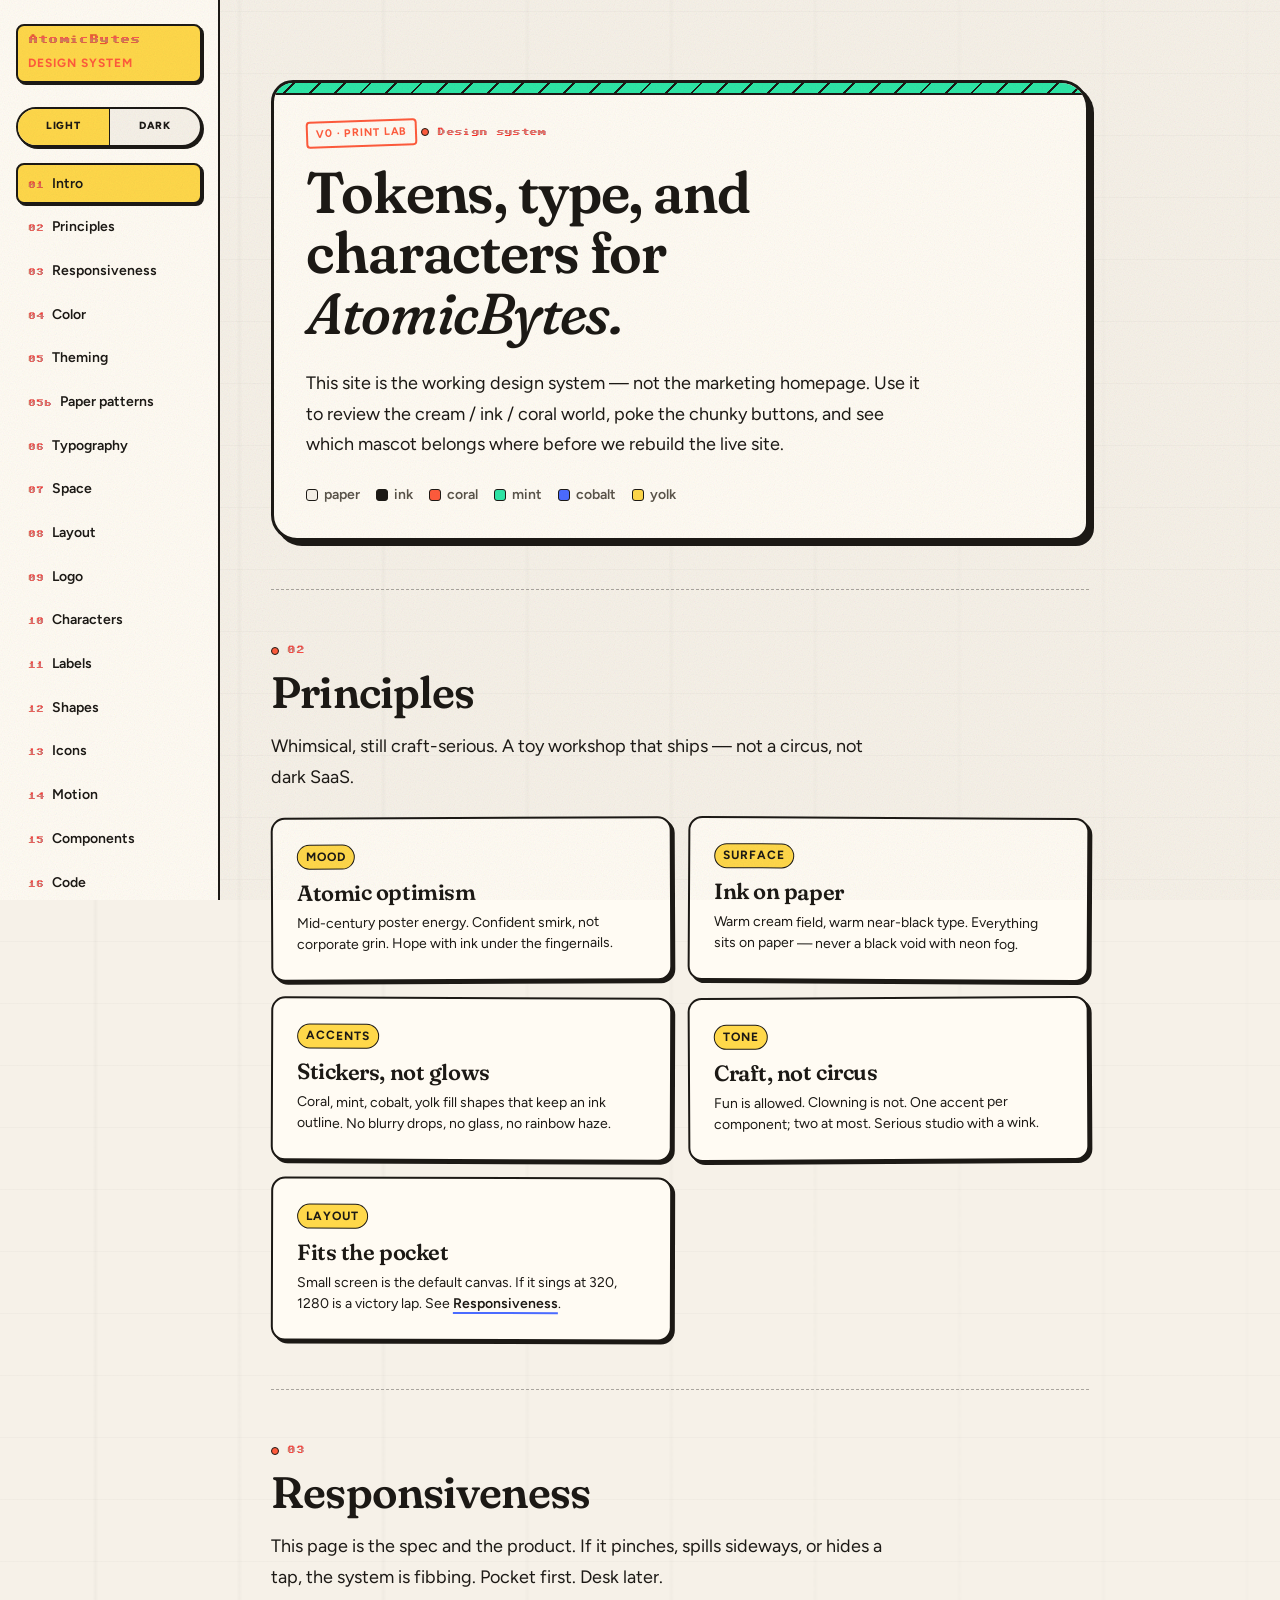
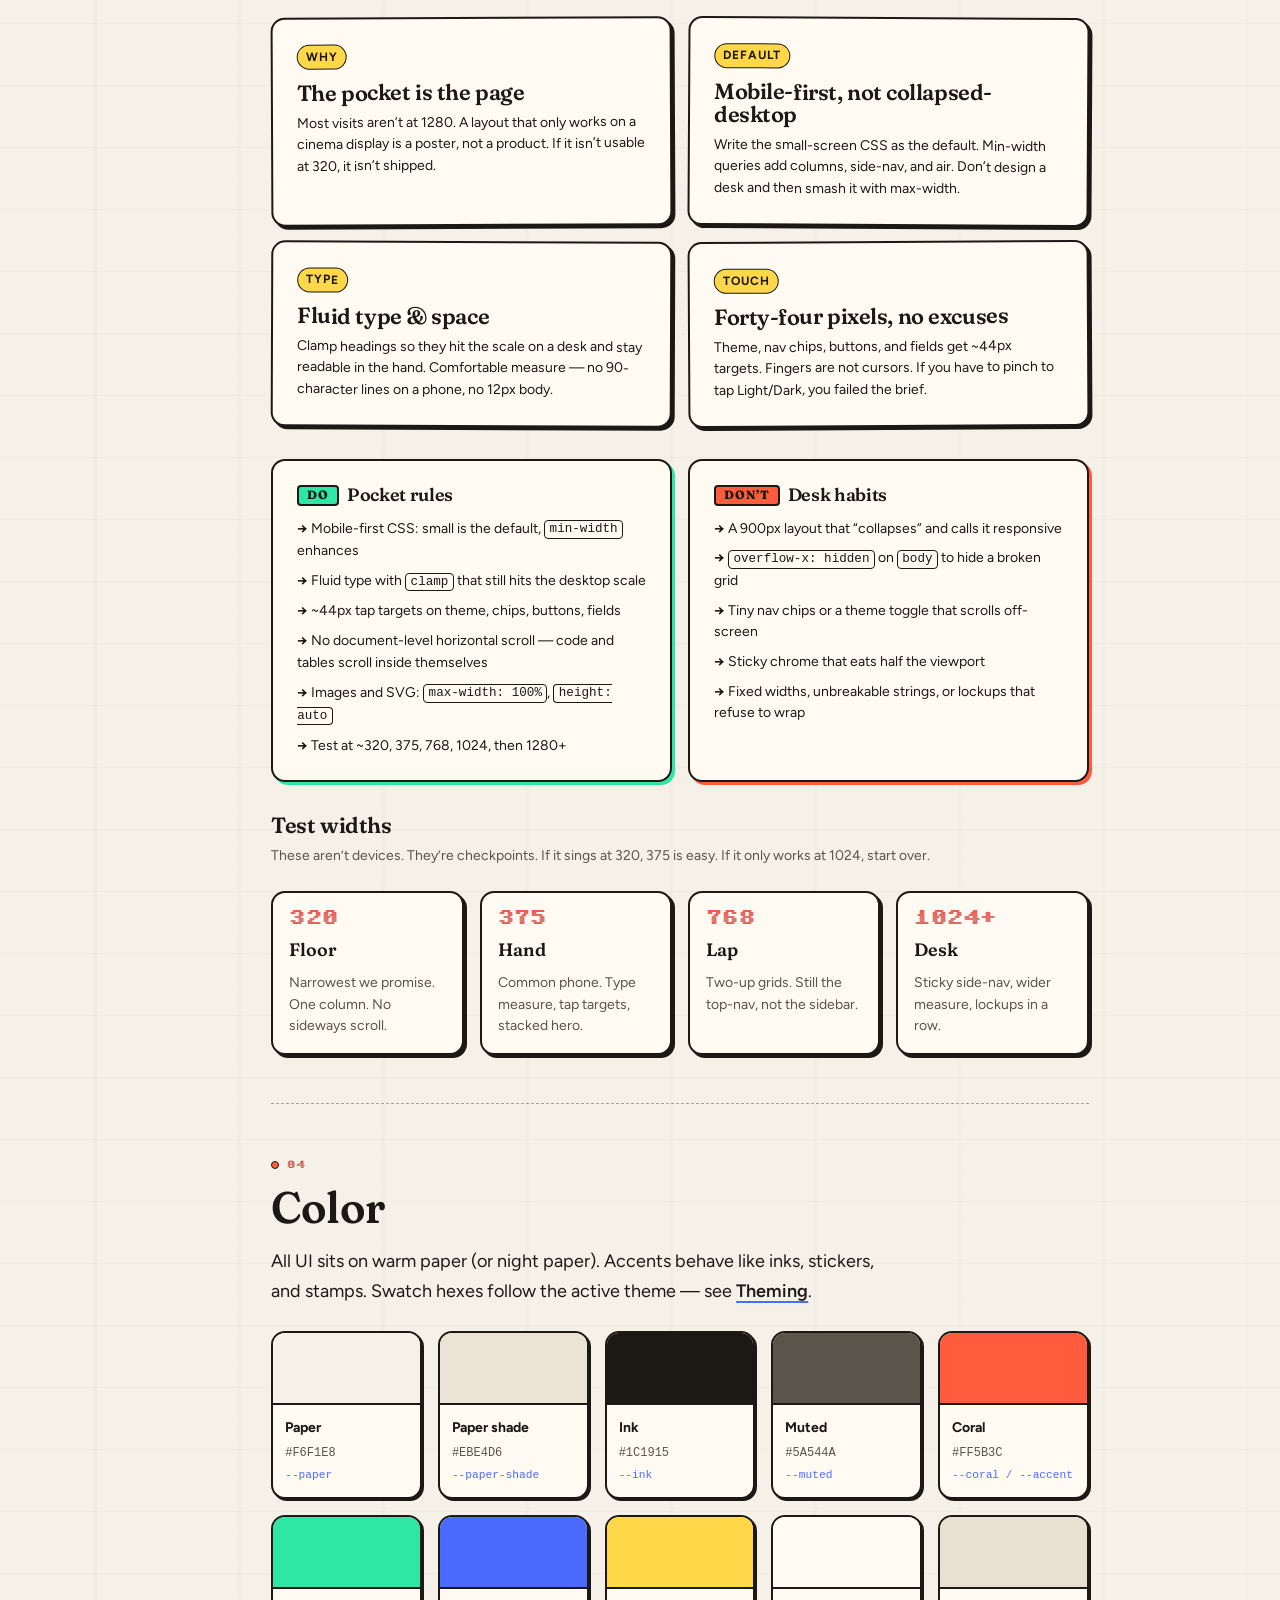
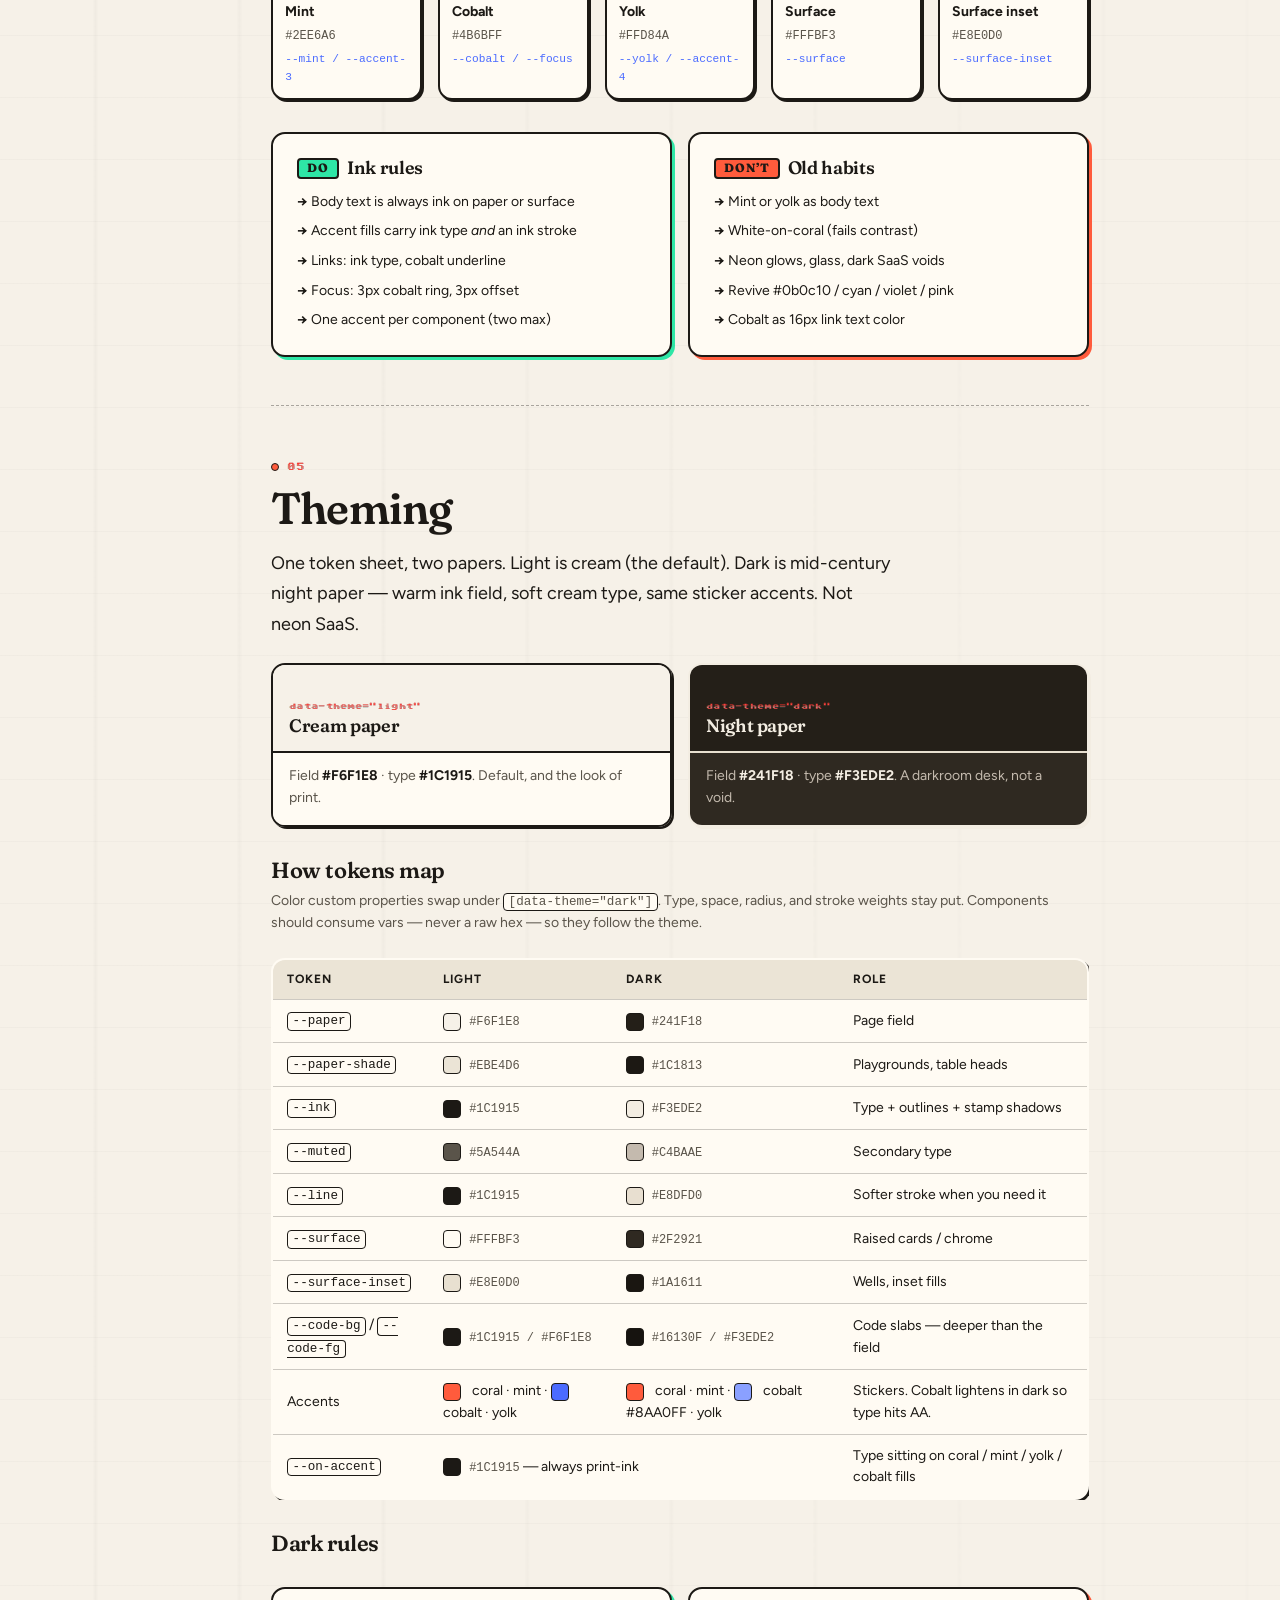
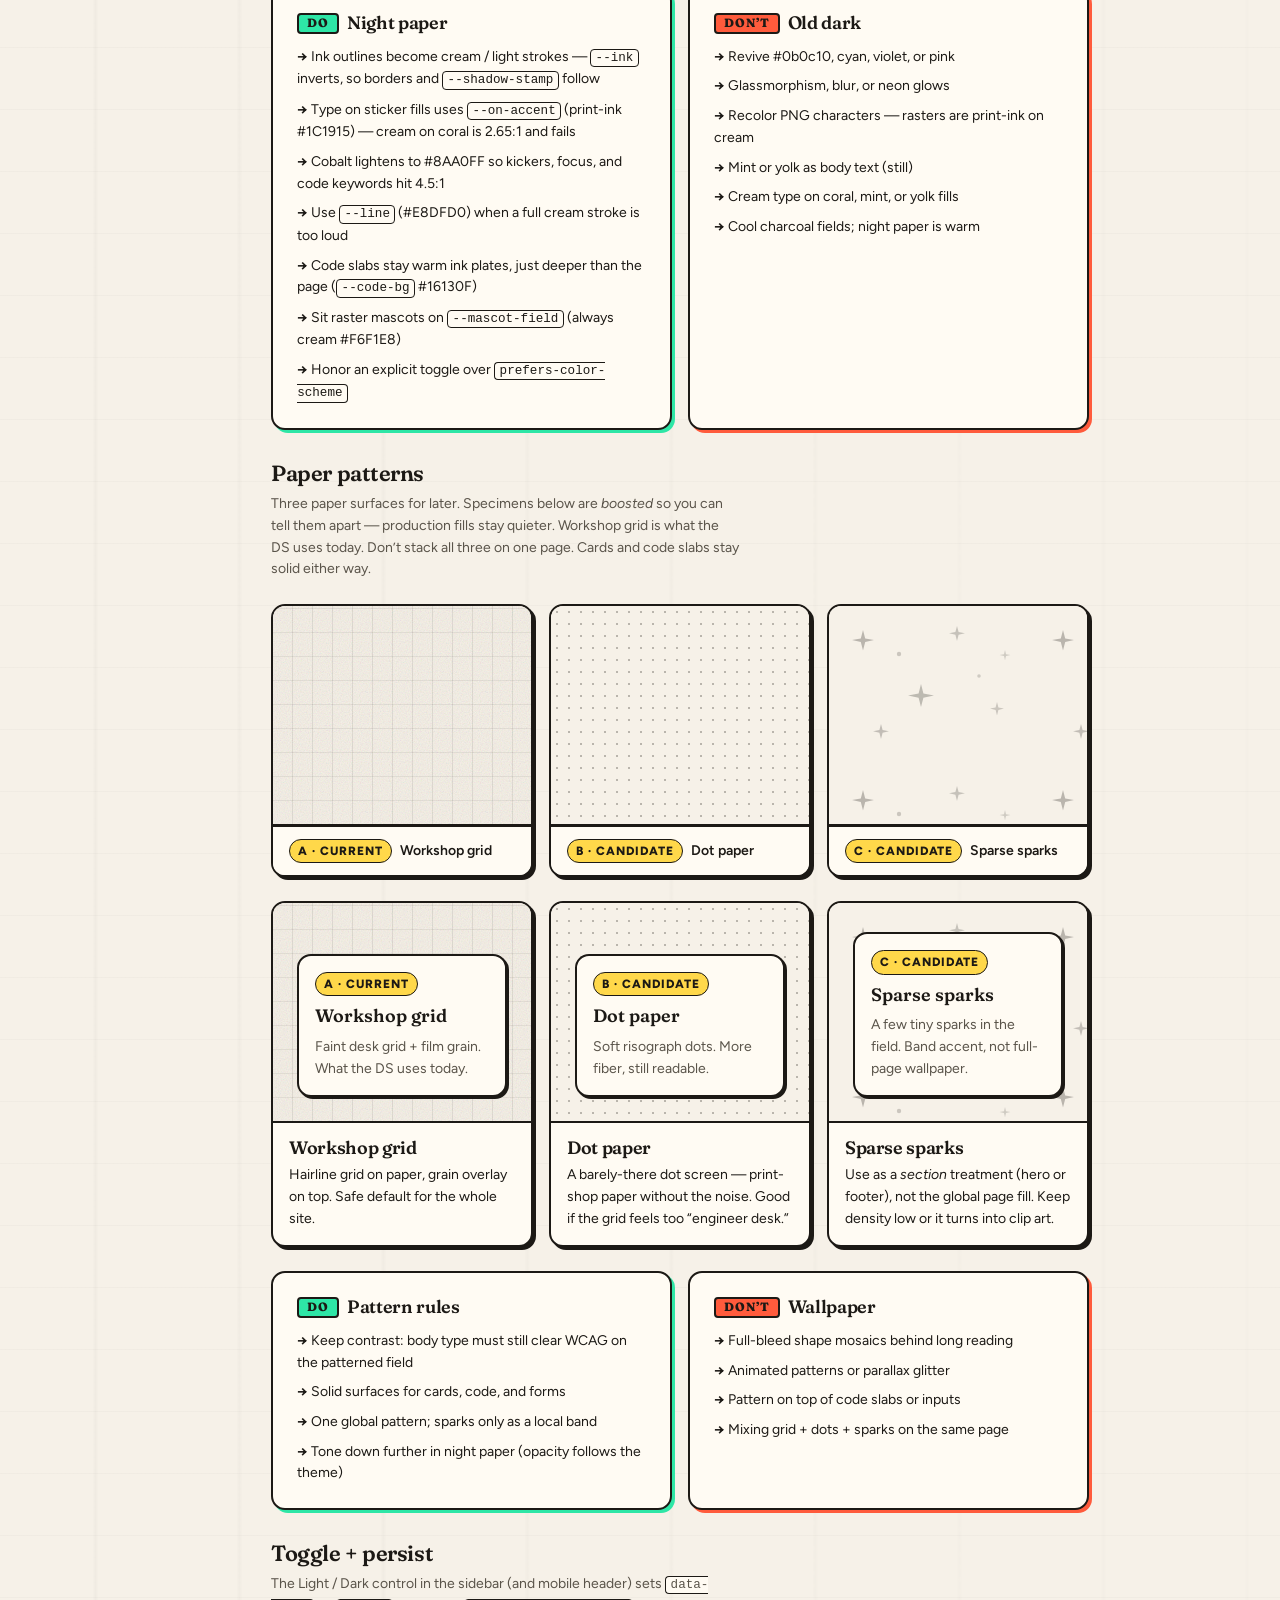
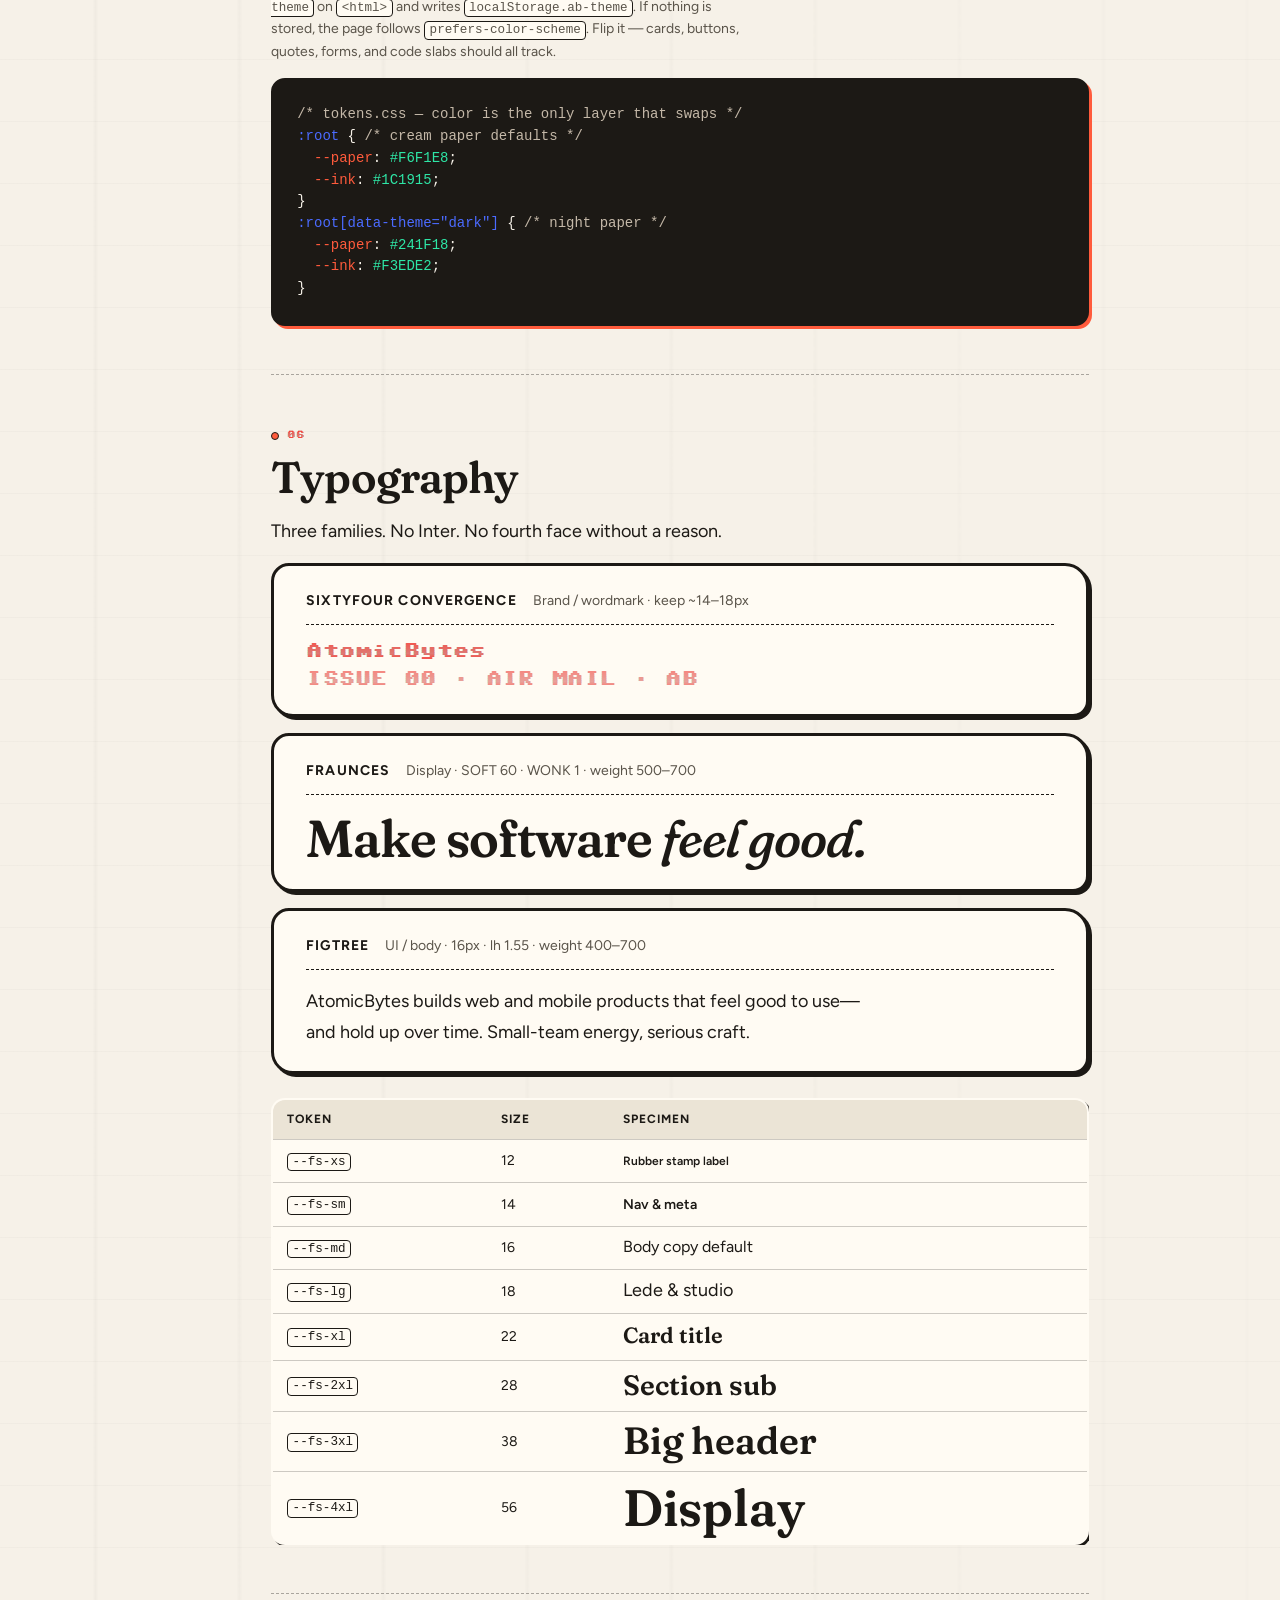
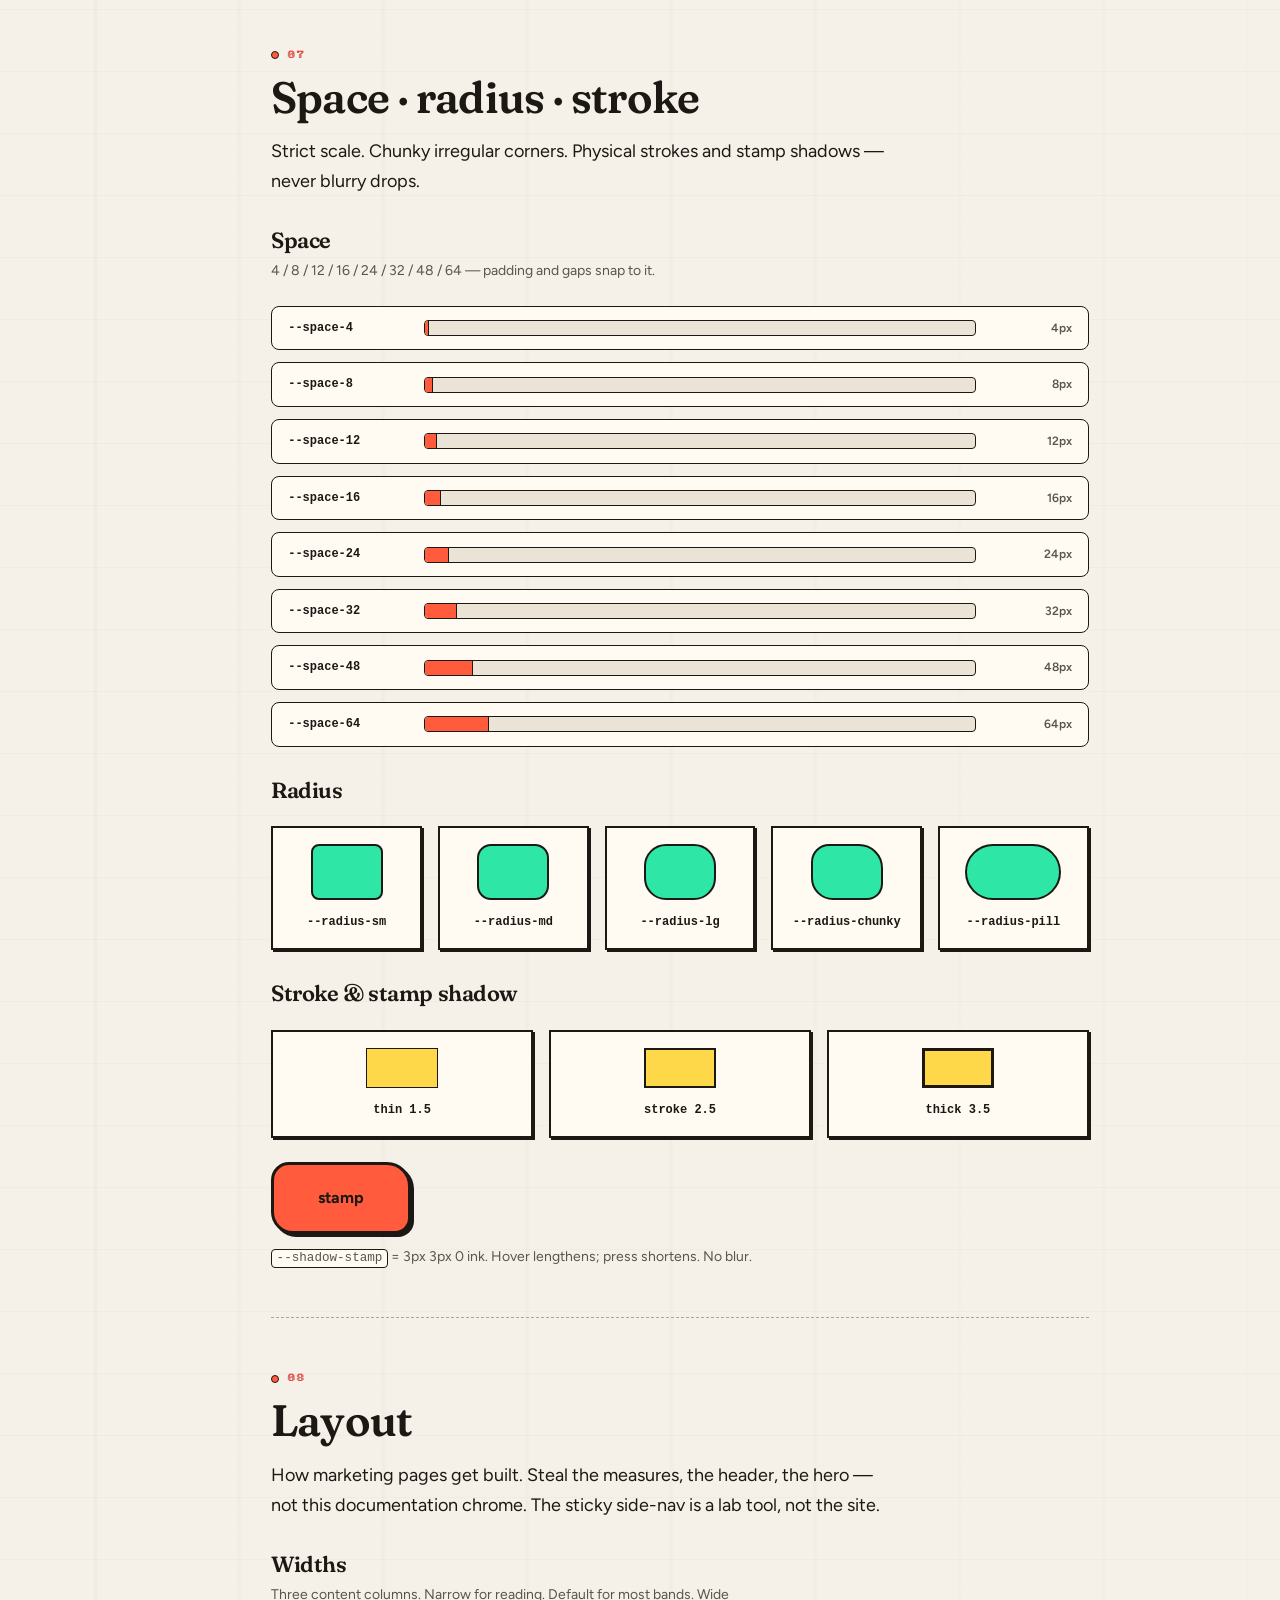
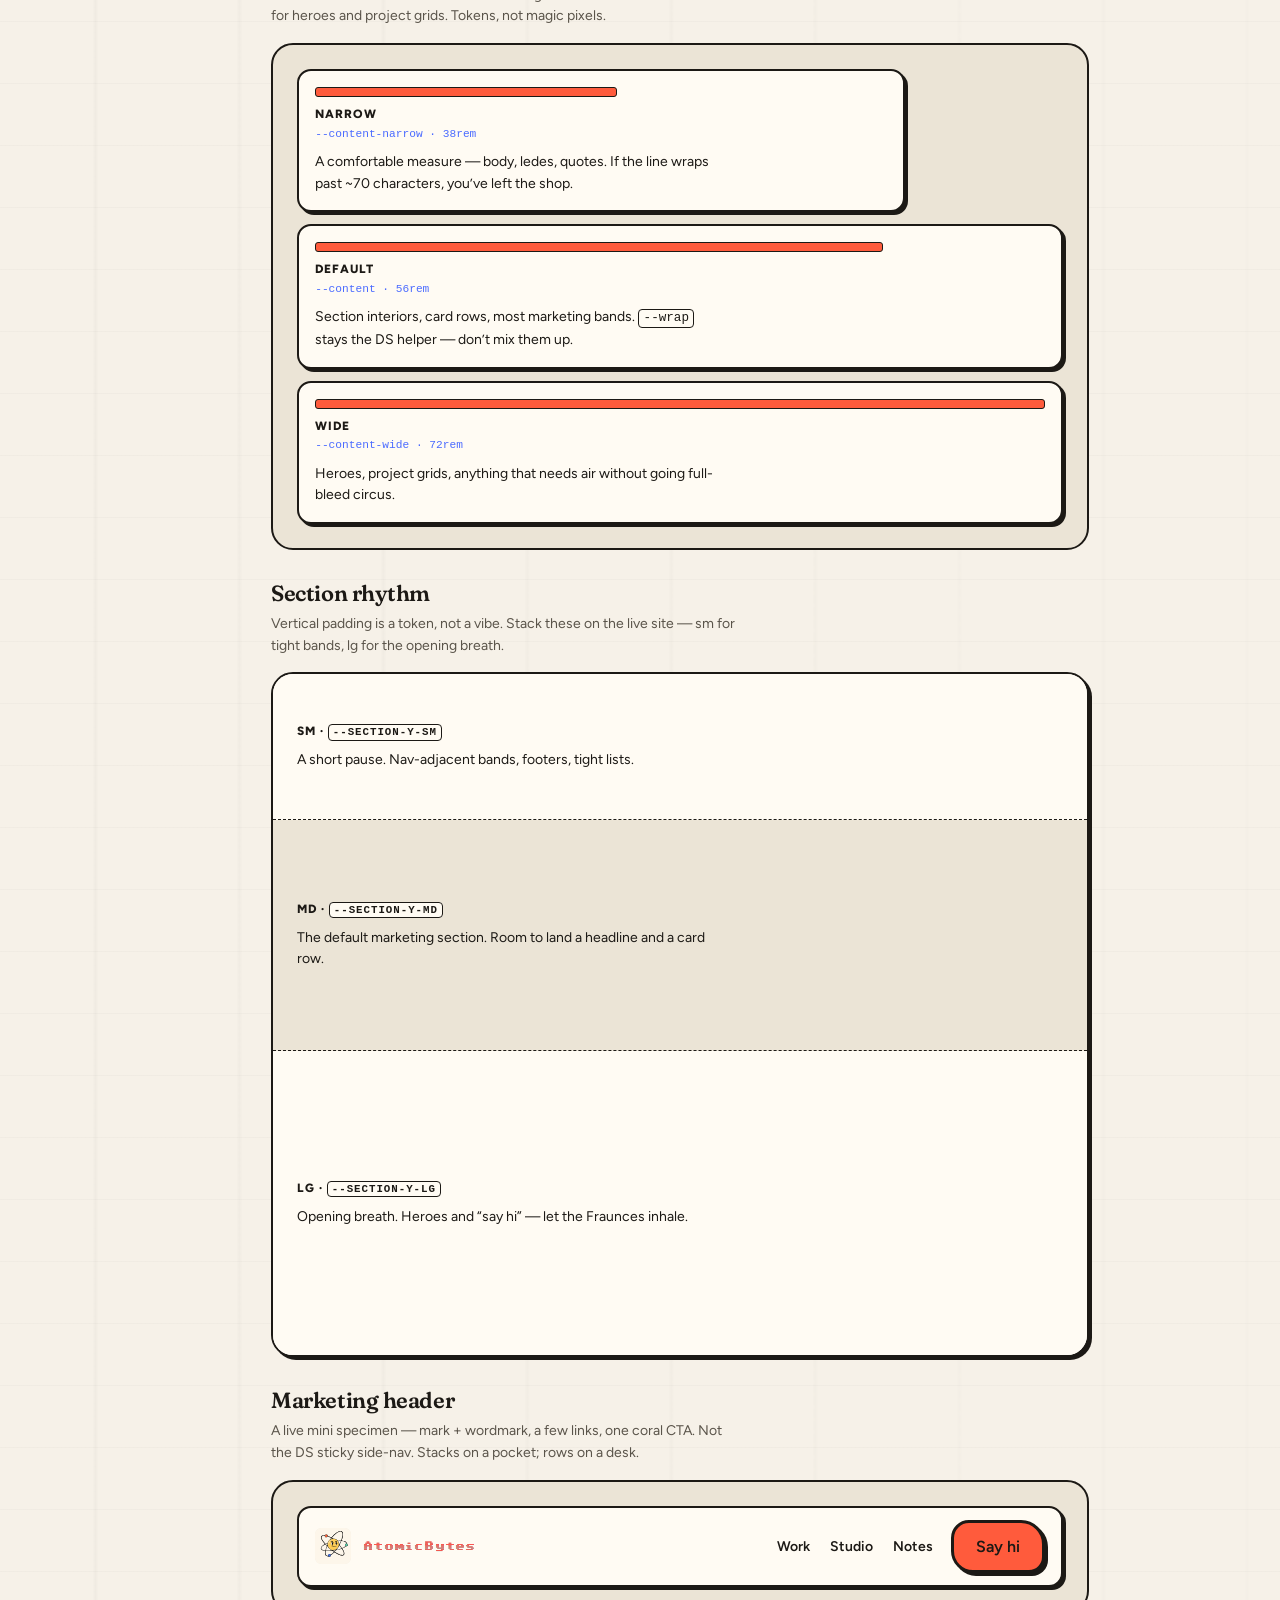
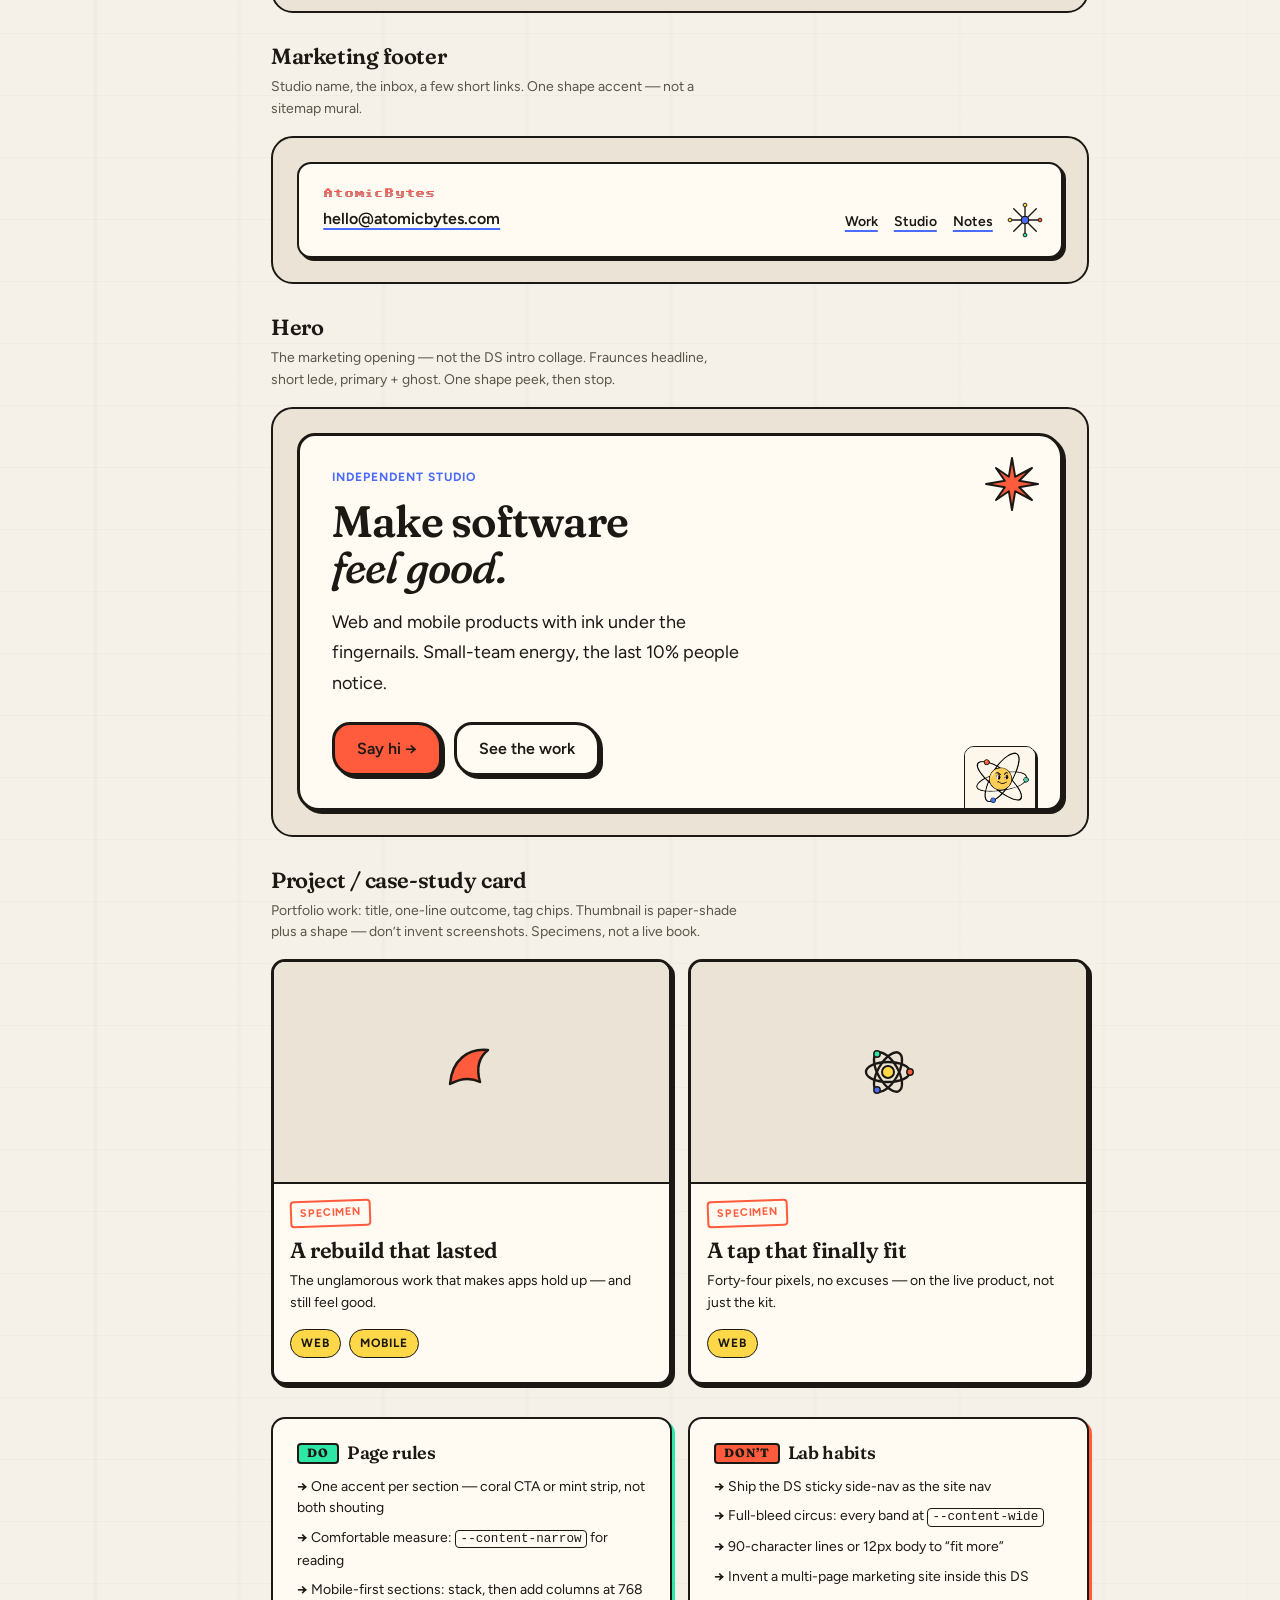
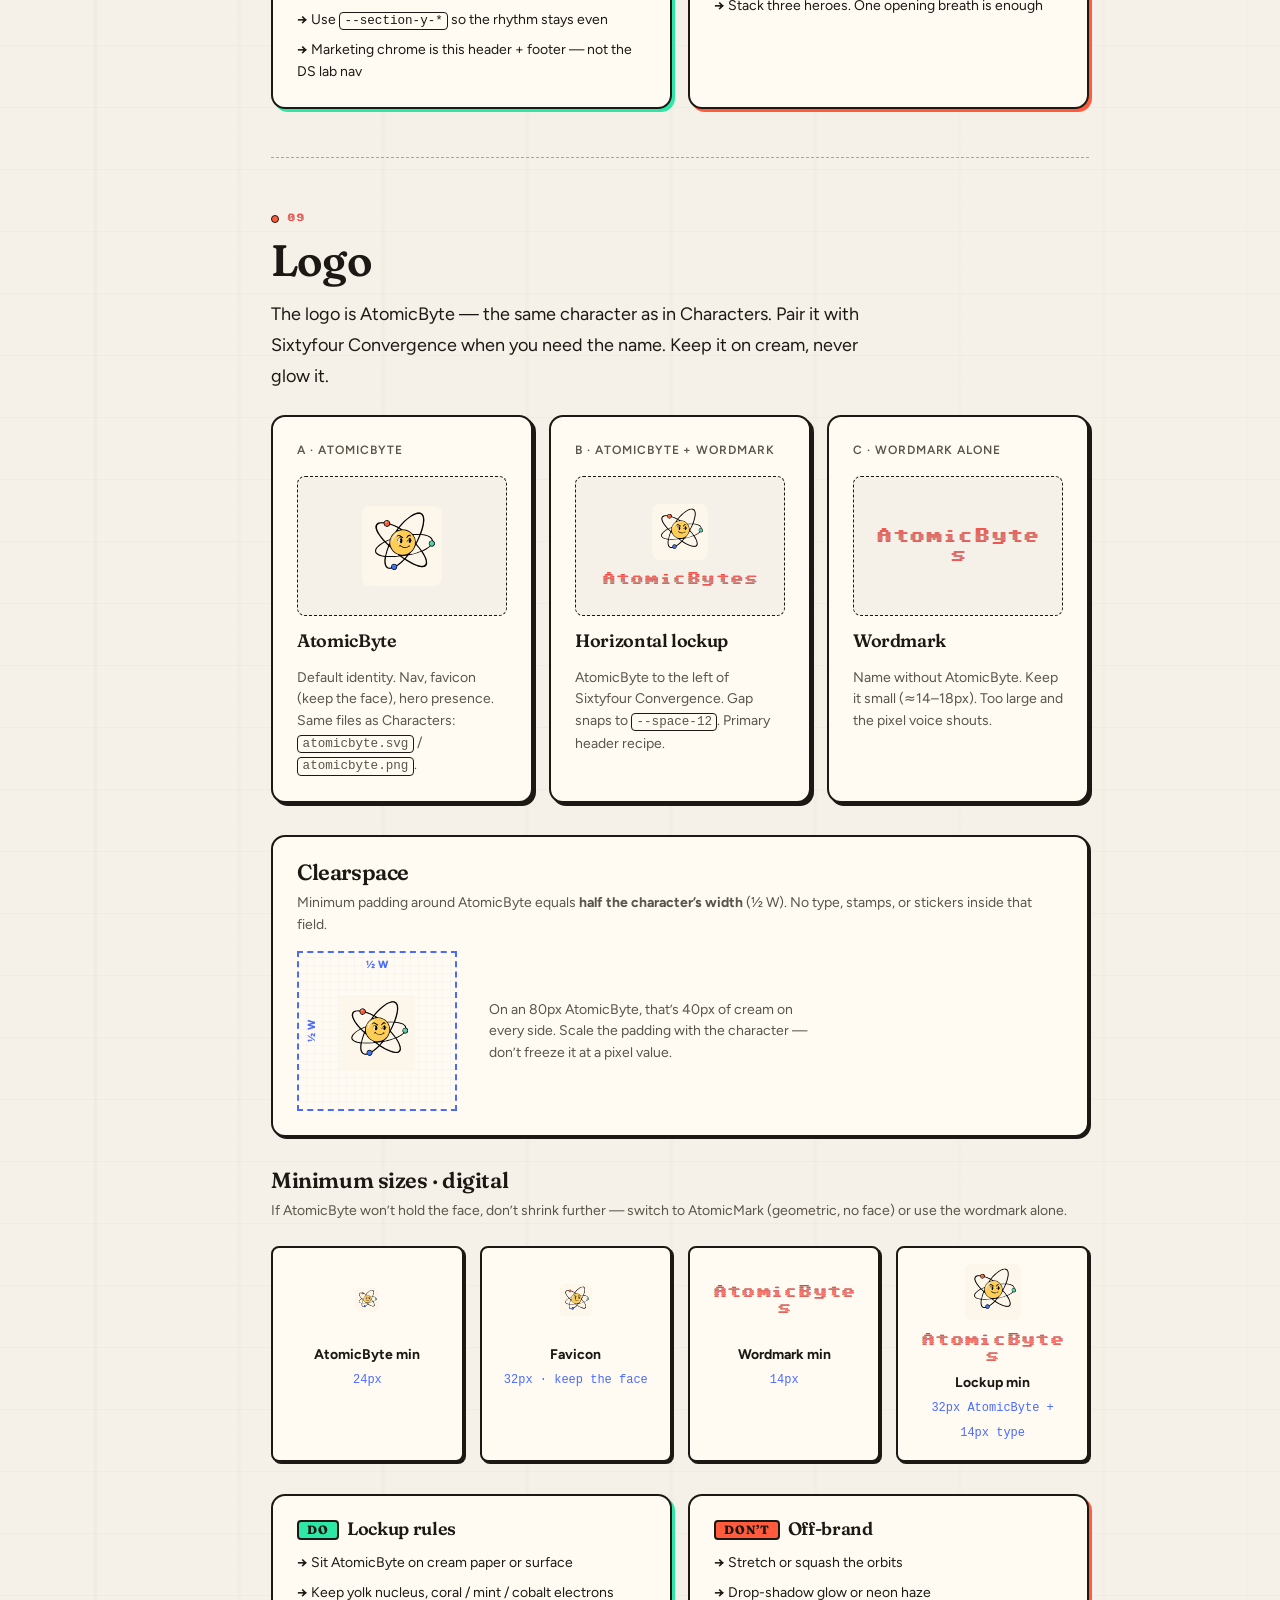
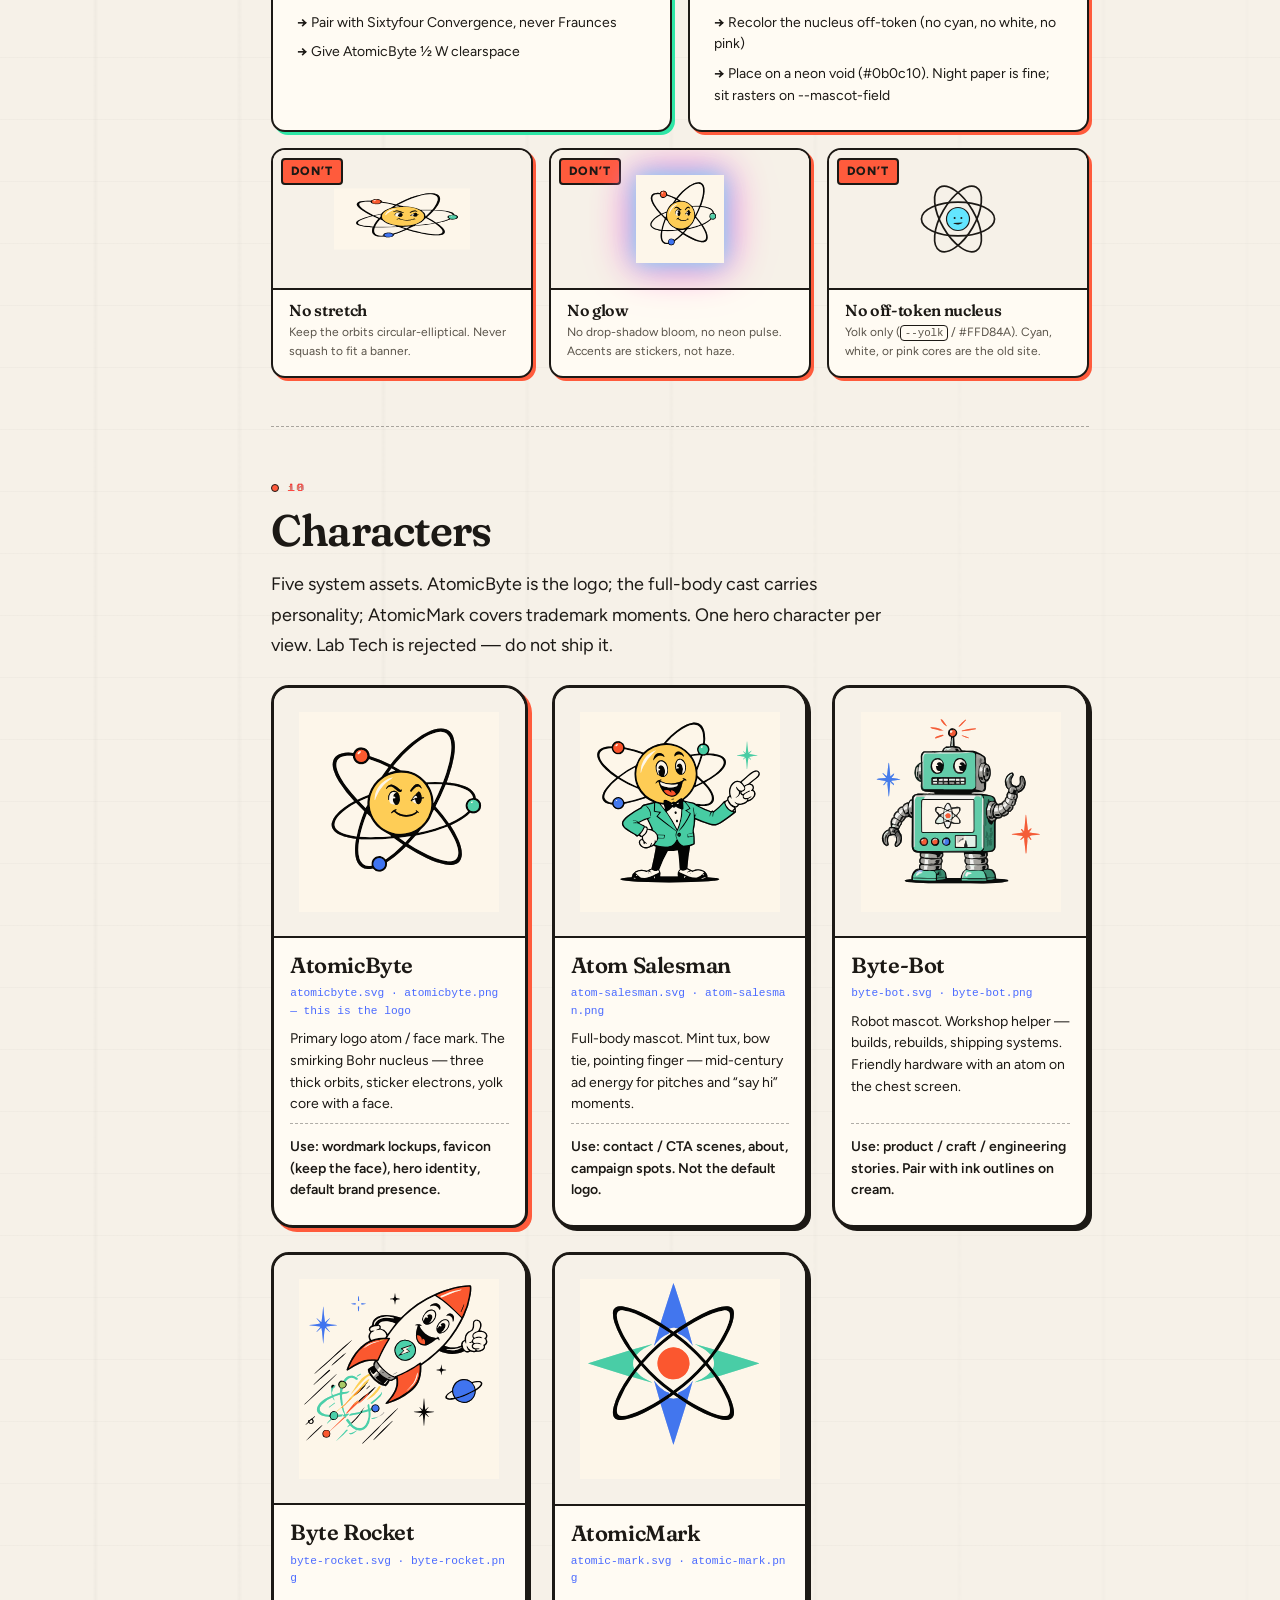
==== index.html @ 05325fc4 "Restore Light/Dark text theme toggle. Revert Day–Night atom icons so the control is plain Light/Dark" ====
<!DOCTYPE html>
<html lang="en">
<head>
  <meta charset="utf-8">
  <meta name="viewport" content="width=device-width, initial-scale=1">
  <meta name="theme-color" content="#F6F1E8">
  <meta name="color-scheme" content="light dark">
  <meta name="description" content="AtomicBytes design system — tokens, components, characters, and voice for the mid-century atomic brand.">
  <title>AtomicBytes · Design System</title>
  <script>
    (function () {
      var KEY = "ab-theme";
      var stored = null;
      try { stored = localStorage.getItem(KEY); } catch (e) {}
      var theme;
      if (stored === "light" || stored === "dark") {
        theme = stored;
      } else if (window.matchMedia && window.matchMedia("(prefers-color-scheme: dark)").matches) {
        theme = "dark";
      } else {
        theme = "light";
      }
      document.documentElement.setAttribute("data-theme", theme);
      var meta = document.querySelector('meta[name="theme-color"]');
      if (meta) meta.setAttribute("content", theme === "dark" ? "#241F18" : "#F6F1E8");
    })();
  </script>
  <link rel="preconnect" href="https://fonts.googleapis.com">
  <link rel="preconnect" href="https://fonts.gstatic.com" crossorigin>
  <link href="https://fonts.googleapis.com/css2?family=Figtree:ital,wght@0,400;0,500;0,600;0,700;1,400&family=Fraunces:ital,opsz,wght@0,9..144,500;0,9..144,600;0,9..144,700;1,9..144,500;1,9..144,600&family=Sixtyfour+Convergence&display=swap" rel="stylesheet">
  <link rel="stylesheet" href="tokens.css">
  <link rel="stylesheet" href="ds.css">
</head>
<body id="top">
  <div class="grain" aria-hidden="true"></div>
  <a class="skip" href="#main">Skip to content</a>

  <header class="top-nav" aria-label="Sections">
    <div class="top-nav-inner">
      <div class="top-nav-brand">
        <a class="logo-type" href="#intro">AtomicBytes DS</a>
        <div class="theme-toggle" role="group" aria-label="Color theme">
          <button type="button" data-theme-set="light" aria-pressed="true">Light</button>
          <button type="button" data-theme-set="dark" aria-pressed="false">Dark</button>
        </div>
      </div>
      <ol class="top-nav-links">
        <li><a href="#intro">Intro</a></li>
        <li><a href="#principles">Principles</a></li>
        <li><a href="#responsive">Responsive</a></li>
        <li><a href="#color">Color</a></li>
        <li><a href="#theming">Theming</a></li>
        <li><a href="#paper-patterns">Paper patterns</a></li>
        <li><a href="#typography">Type</a></li>
        <li><a href="#space">Space</a></li>
        <li><a href="#layout">Layout</a></li>
        <li><a href="#logo">Logo</a></li>
        <li><a href="#characters">Characters</a></li>
        <li><a href="#labels">Labels</a></li>
        <li><a href="shapes.html">Shapes</a></li>
        <li><a href="#icons">Icons</a></li>
        <li><a href="#motion">Motion</a></li>
        <li><a href="#components">Components</a></li>
        <li><a href="#code">Code</a></li>
        <li><a href="#quotes">Quotes</a></li>
        <li><a href="#blog">Blog example</a></li>
        <li><a href="#voice">Voice</a></li>
        <li><a href="#adoption">Adoption</a></li>
      </ol>
    </div>
  </header>

  <div class="shell">
    <nav class="side-nav" aria-label="Design system">
      <a class="nav-brand" href="#intro">
        <span class="logo-type">AtomicBytes</span>
        <span class="nav-sub">Design System</span>
      </a>
      <div class="theme-toggle" role="group" aria-label="Color theme">
        <button type="button" data-theme-set="light" aria-pressed="true">Light</button>
        <button type="button" data-theme-set="dark" aria-pressed="false">Dark</button>
      </div>
      <ol>
        <li><a href="#intro"><span class="n">01</span> Intro</a></li>
        <li><a href="#principles"><span class="n">02</span> Principles</a></li>
        <li><a href="#responsive"><span class="n">03</span> Responsiveness</a></li>
        <li><a href="#color"><span class="n">04</span> Color</a></li>
        <li><a href="#theming"><span class="n">05</span> Theming</a></li>
        <li><a href="#paper-patterns"><span class="n">05b</span> Paper patterns</a></li>
        <li><a href="#typography"><span class="n">06</span> Typography</a></li>
        <li><a href="#space"><span class="n">07</span> Space</a></li>
        <li><a href="#layout"><span class="n">08</span> Layout</a></li>
        <li><a href="#logo"><span class="n">09</span> Logo</a></li>
        <li><a href="#characters"><span class="n">10</span> Characters</a></li>
        <li><a href="#labels"><span class="n">11</span> Labels</a></li>
        <li><a href="shapes.html"><span class="n">12</span> Shapes</a></li>
        <li><a href="#icons"><span class="n">13</span> Icons</a></li>
        <li><a href="#motion"><span class="n">14</span> Motion</a></li>
        <li><a href="#components"><span class="n">15</span> Components</a></li>
        <li><a href="#code"><span class="n">16</span> Code</a></li>
        <li><a href="#quotes"><span class="n">17</span> Quotes</a></li>
        <li><a href="#blog"><span class="n">18</span> Blog example</a></li>
        <li><a href="#voice"><span class="n">19</span> Voice</a></li>
        <li><a href="#adoption"><span class="n">20</span> Adoption</a></li>
      </ol>
      <p class="nav-foot">
        <strong>Source of truth</strong><br>
        Before the marketing rebuild. Steal tokens + recipes, not layout chrome.
      </p>
    </nav>

    <div class="content">
      <main id="main">

        <!-- ========== INTRO ========== -->
        <section id="intro" class="ds-section" aria-labelledby="intro-title">
          <div class="intro-hero">
            <span class="intro-stamp">v0 · print lab</span>
            <p class="sec-kicker"><span class="dot" aria-hidden="true"></span> Design system</p>
            <h1 id="intro-title">Tokens, type, and characters for <em>AtomicBytes.</em></h1>
            <p class="lede" style="margin-top: var(--space-24)">
              This site is the working design system — not the marketing homepage.
              Use it to review the cream / ink / coral world, poke the chunky buttons,
              and see which mascot belongs where before we rebuild the live site.
            </p>
            <div class="intro-meta" aria-label="Brand inks">
              <span><i style="background:var(--paper)"></i> paper</span>
              <span><i style="background:var(--ink)"></i> ink</span>
              <span><i style="background:var(--coral)"></i> coral</span>
              <span><i style="background:var(--mint)"></i> mint</span>
              <span><i style="background:var(--cobalt)"></i> cobalt</span>
              <span><i style="background:var(--yolk)"></i> yolk</span>
            </div>
          </div>
        </section>

        <!-- ========== PRINCIPLES ========== -->
        <section id="principles" class="ds-section" aria-labelledby="principles-title">
          <p class="sec-kicker"><span class="dot" aria-hidden="true"></span> 02</p>
          <h2 id="principles-title">Principles</h2>
          <p class="lede">Whimsical, still craft-serious. A toy workshop that ships — not a circus, not dark SaaS.</p>
          <ul class="principle-grid">
            <li class="principle">
              <span class="tag">mood</span>
              <h3>Atomic optimism</h3>
              <p>Mid-century poster energy. Confident smirk, not corporate grin. Hope with ink under the fingernails.</p>
            </li>
            <li class="principle">
              <span class="tag">surface</span>
              <h3>Ink on paper</h3>
              <p>Warm cream field, warm near-black type. Everything sits on paper — never a black void with neon fog.</p>
            </li>
            <li class="principle">
              <span class="tag">accents</span>
              <h3>Stickers, not glows</h3>
              <p>Coral, mint, cobalt, yolk fill shapes that keep an ink outline. No blurry drops, no glass, no rainbow haze.</p>
            </li>
            <li class="principle">
              <span class="tag">tone</span>
              <h3>Craft, not circus</h3>
              <p>Fun is allowed. Clowning is not. One accent per component; two at most. Serious studio with a wink.</p>
            </li>
            <li class="principle">
              <span class="tag">layout</span>
              <h3>Fits the pocket</h3>
              <p>Small screen is the default canvas. If it sings at 320, 1280 is a victory lap. See <a class="text-link" href="#responsive">Responsiveness</a>.</p>
            </li>
          </ul>
        </section>


        <!-- ========== RESPONSIVENESS ========== -->
        <section id="responsive" class="ds-section" aria-labelledby="responsive-title">
          <p class="sec-kicker"><span class="dot" aria-hidden="true"></span> 03</p>
          <h2 id="responsive-title">Responsiveness</h2>
          <p class="lede">This page is the spec and the product. If it pinches, spills sideways, or hides a tap, the system is fibbing. Pocket first. Desk later.</p>

          <ul class="principle-grid">
            <li class="principle">
              <span class="tag">why</span>
              <h3>The pocket is the page</h3>
              <p>Most visits aren’t at 1280. A layout that only works on a cinema display is a poster, not a product. If it isn’t usable at 320, it isn’t shipped.</p>
            </li>
            <li class="principle">
              <span class="tag">default</span>
              <h3>Mobile-first, not collapsed-desktop</h3>
              <p>Write the small-screen CSS as the default. Min-width queries add columns, side-nav, and air. Don’t design a desk and then smash it with max-width.</p>
            </li>
            <li class="principle">
              <span class="tag">type</span>
              <h3>Fluid type &amp; space</h3>
              <p>Clamp headings so they hit the scale on a desk and stay readable in the hand. Comfortable measure — no 90-character lines on a phone, no 12px body.</p>
            </li>
            <li class="principle">
              <span class="tag">touch</span>
              <h3>Forty-four pixels, no excuses</h3>
              <p>Theme, nav chips, buttons, and fields get ~44px targets. Fingers are not cursors. If you have to pinch to tap Light/Dark, you failed the brief.</p>
            </li>
          </ul>

          <div class="rules">
            <div class="rule-card do">
              <h3><span class="badge do">Do</span> Pocket rules</h3>
              <ul>
                <li>Mobile-first CSS: small is the default, <code>min-width</code> enhances</li>
                <li>Fluid type with <code>clamp</code> that still hits the desktop scale</li>
                <li>~44px tap targets on theme, chips, buttons, fields</li>
                <li>No document-level horizontal scroll — code and tables scroll inside themselves</li>
                <li>Images and SVG: <code>max-width: 100%</code>, <code>height: auto</code></li>
                <li>Test at ~320, 375, 768, 1024, then 1280+</li>
              </ul>
            </div>
            <div class="rule-card dont">
              <h3><span class="badge dont">Don’t</span> Desk habits</h3>
              <ul>
                <li>A 900px layout that “collapses” and calls it responsive</li>
                <li><code>overflow-x: hidden</code> on <code>body</code> to hide a broken grid</li>
                <li>Tiny nav chips or a theme toggle that scrolls off-screen</li>
                <li>Sticky chrome that eats half the viewport</li>
                <li>Fixed widths, unbreakable strings, or lockups that refuse to wrap</li>
              </ul>
            </div>
          </div>

          <h3 style="font-size:var(--fs-xl);margin-top:var(--space-32);margin-bottom:var(--space-8)">Test widths</h3>
          <p class="muted" style="font-size:var(--fs-sm)">These aren’t devices. They’re checkpoints. If it sings at 320, 375 is easy. If it only works at 1024, start over.</p>
          <ul class="bp-grid">
            <li class="bp-card">
              <span class="bp-size">320</span>
              <span class="bp-name">Floor</span>
              <span class="bp-note">Narrowest we promise. One column. No sideways scroll.</span>
            </li>
            <li class="bp-card">
              <span class="bp-size">375</span>
              <span class="bp-name">Hand</span>
              <span class="bp-note">Common phone. Type measure, tap targets, stacked hero.</span>
            </li>
            <li class="bp-card">
              <span class="bp-size">768</span>
              <span class="bp-name">Lap</span>
              <span class="bp-note">Two-up grids. Still the top-nav, not the sidebar.</span>
            </li>
            <li class="bp-card">
              <span class="bp-size">1024+</span>
              <span class="bp-name">Desk</span>
              <span class="bp-note">Sticky side-nav, wider measure, lockups in a row.</span>
            </li>
          </ul>
        </section>

        <!-- ========== COLOR ========== -->
        <section id="color" class="ds-section" aria-labelledby="color-title">
          <p class="sec-kicker"><span class="dot" aria-hidden="true"></span> 04</p>
          <h2 id="color-title">Color</h2>
          <p class="lede">All UI sits on warm paper (or night paper). Accents behave like inks, stickers, and stamps. Swatch hexes follow the active theme — see <a class="text-link" href="#theming">Theming</a>.</p>

          <ul class="swatch-grid">
            <li class="swatch">
              <div class="chip" style="background:var(--paper)"></div>
              <div class="meta">
                <span class="name">Paper</span>
                <span class="hex" data-hex-light="#F6F1E8" data-hex-dark="#241F18">#F6F1E8</span>
                <span class="token">--paper</span>
              </div>
            </li>
            <li class="swatch">
              <div class="chip" style="background:var(--paper-shade)"></div>
              <div class="meta">
                <span class="name">Paper shade</span>
                <span class="hex" data-hex-light="#EBE4D6" data-hex-dark="#1C1813">#EBE4D6</span>
                <span class="token">--paper-shade</span>
              </div>
            </li>
            <li class="swatch">
              <div class="chip" style="background:var(--ink)"></div>
              <div class="meta">
                <span class="name">Ink</span>
                <span class="hex" data-hex-light="#1C1915" data-hex-dark="#F3EDE2">#1C1915</span>
                <span class="token">--ink</span>
              </div>
            </li>
            <li class="swatch">
              <div class="chip" style="background:var(--muted)"></div>
              <div class="meta">
                <span class="name">Muted</span>
                <span class="hex" data-hex-light="#5A544A" data-hex-dark="#C4BAAE">#5A544A</span>
                <span class="token">--muted</span>
              </div>
            </li>
            <li class="swatch">
              <div class="chip" style="background:var(--coral)"></div>
              <div class="meta">
                <span class="name">Coral</span>
                <span class="hex" data-hex-light="#FF5B3C" data-hex-dark="#FF5B3C">#FF5B3C</span>
                <span class="token">--coral / --accent</span>
              </div>
            </li>
            <li class="swatch">
              <div class="chip" style="background:var(--mint)"></div>
              <div class="meta">
                <span class="name">Mint</span>
                <span class="hex" data-hex-light="#2EE6A6" data-hex-dark="#2EE6A6">#2EE6A6</span>
                <span class="token">--mint / --accent-3</span>
              </div>
            </li>
            <li class="swatch">
              <div class="chip" style="background:var(--cobalt)"></div>
              <div class="meta">
                <span class="name">Cobalt</span>
                <span class="hex" data-hex-light="#4B6BFF" data-hex-dark="#4B6BFF">#4B6BFF</span>
                <span class="token">--cobalt / --focus</span>
              </div>
            </li>
            <li class="swatch">
              <div class="chip" style="background:var(--yolk)"></div>
              <div class="meta">
                <span class="name">Yolk</span>
                <span class="hex" data-hex-light="#FFD84A" data-hex-dark="#FFD84A">#FFD84A</span>
                <span class="token">--yolk / --accent-4</span>
              </div>
            </li>
            <li class="swatch">
              <div class="chip" style="background:var(--surface)"></div>
              <div class="meta">
                <span class="name">Surface</span>
                <span class="hex" data-hex-light="#FFFBF3" data-hex-dark="#2F2921">#FFFBF3</span>
                <span class="token">--surface</span>
              </div>
            </li>
            <li class="swatch">
              <div class="chip" style="background:var(--surface-inset)"></div>
              <div class="meta">
                <span class="name">Surface inset</span>
                <span class="hex" data-hex-light="#E8E0D0" data-hex-dark="#1A1611">#E8E0D0</span>
                <span class="token">--surface-inset</span>
              </div>
            </li>
          </ul>

          <div class="rules">
            <div class="rule-card do">
              <h3><span class="badge do">Do</span> Ink rules</h3>
              <ul>
                <li>Body text is always ink on paper or surface</li>
                <li>Accent fills carry ink type <em>and</em> an ink stroke</li>
                <li>Links: ink type, cobalt underline</li>
                <li>Focus: 3px cobalt ring, 3px offset</li>
                <li>One accent per component (two max)</li>
              </ul>
            </div>
            <div class="rule-card dont">
              <h3><span class="badge dont">Don’t</span> Old habits</h3>
              <ul>
                <li>Mint or yolk as body text</li>
                <li>White-on-coral (fails contrast)</li>
                <li>Neon glows, glass, dark SaaS voids</li>
                <li>Revive #0b0c10 / cyan / violet / pink</li>
                <li>Cobalt as 16px link text color</li>
              </ul>
            </div>
          </div>
        </section>


        <!-- ========== THEMING ========== -->
        <section id="theming" class="ds-section" aria-labelledby="theming-title">
          <p class="sec-kicker"><span class="dot" aria-hidden="true"></span> 05</p>
          <h2 id="theming-title">Theming</h2>
          <p class="lede">One token sheet, two papers. Light is cream (the default). Dark is mid-century night paper — warm ink field, soft cream type, same sticker accents. Not neon SaaS.</p>

          <ul class="pair-grid">
            <li class="pair-card light-demo">
              <div class="pair-stage">
                <span class="pair-kicker">data-theme="light"</span>
                <h3>Cream paper</h3>
              </div>
              <div class="pair-body">
                Field <strong>#F6F1E8</strong> · type <strong>#1C1915</strong>. Default, and the look of print.
              </div>
            </li>
            <li class="pair-card dark-demo">
              <div class="pair-stage">
                <span class="pair-kicker">data-theme="dark"</span>
                <h3>Night paper</h3>
              </div>
              <div class="pair-body">
                Field <strong>#241F18</strong> · type <strong>#F3EDE2</strong>. A darkroom desk, not a void.
              </div>
            </li>
          </ul>

          <h3 style="font-size:var(--fs-xl);margin-top:var(--space-32);margin-bottom:var(--space-8)">How tokens map</h3>
          <p class="muted" style="font-size:var(--fs-sm)">Color custom properties swap under <code>[data-theme="dark"]</code>. Type, space, radius, and stroke weights stay put. Components should consume vars — never a raw hex — so they follow the theme.</p>
          <div class="table-scroll">
          <table class="theme-map">
            <thead>
              <tr>
                <th>Token</th>
                <th>Light</th>
                <th>Dark</th>
                <th>Role</th>
              </tr>
            </thead>
            <tbody>
              <tr>
                <td><code>--paper</code></td>
                <td><span class="chip-mini" style="background:#F6F1E8"></span><span class="hex">#F6F1E8</span></td>
                <td><span class="chip-mini" style="background:#241F18"></span><span class="hex">#241F18</span></td>
                <td>Page field</td>
              </tr>
              <tr>
                <td><code>--paper-shade</code></td>
                <td><span class="chip-mini" style="background:#EBE4D6"></span><span class="hex">#EBE4D6</span></td>
                <td><span class="chip-mini" style="background:#1C1813"></span><span class="hex">#1C1813</span></td>
                <td>Playgrounds, table heads</td>
              </tr>
              <tr>
                <td><code>--ink</code></td>
                <td><span class="chip-mini" style="background:#1C1915"></span><span class="hex">#1C1915</span></td>
                <td><span class="chip-mini" style="background:#F3EDE2"></span><span class="hex">#F3EDE2</span></td>
                <td>Type + outlines + stamp shadows</td>
              </tr>
              <tr>
                <td><code>--muted</code></td>
                <td><span class="chip-mini" style="background:#5A544A"></span><span class="hex">#5A544A</span></td>
                <td><span class="chip-mini" style="background:#C4BAAE"></span><span class="hex">#C4BAAE</span></td>
                <td>Secondary type</td>
              </tr>
              <tr>
                <td><code>--line</code></td>
                <td><span class="chip-mini" style="background:#1C1915"></span><span class="hex">#1C1915</span></td>
                <td><span class="chip-mini" style="background:#E8DFD0"></span><span class="hex">#E8DFD0</span></td>
                <td>Softer stroke when you need it</td>
              </tr>
              <tr>
                <td><code>--surface</code></td>
                <td><span class="chip-mini" style="background:#FFFBF3"></span><span class="hex">#FFFBF3</span></td>
                <td><span class="chip-mini" style="background:#2F2921"></span><span class="hex">#2F2921</span></td>
                <td>Raised cards / chrome</td>
              </tr>
              <tr>
                <td><code>--surface-inset</code></td>
                <td><span class="chip-mini" style="background:#E8E0D0"></span><span class="hex">#E8E0D0</span></td>
                <td><span class="chip-mini" style="background:#1A1611"></span><span class="hex">#1A1611</span></td>
                <td>Wells, inset fills</td>
              </tr>
              <tr>
                <td><code>--code-bg</code> / <code>--code-fg</code></td>
                <td><span class="chip-mini" style="background:#1C1915"></span><span class="hex">#1C1915 / #F6F1E8</span></td>
                <td><span class="chip-mini" style="background:#16130F"></span><span class="hex">#16130F / #F3EDE2</span></td>
                <td>Code slabs — deeper than the field</td>
              </tr>
              <tr>
                <td>Accents</td>
                <td><span class="chip-mini" style="background:#FF5B3C"></span> coral · mint · <span class="chip-mini" style="background:#4B6BFF"></span> cobalt · yolk</td>
                <td><span class="chip-mini" style="background:#FF5B3C"></span> coral · mint · <span class="chip-mini" style="background:#8AA0FF"></span> cobalt #8AA0FF · yolk</td>
                <td>Stickers. Cobalt lightens in dark so type hits AA.</td>
              </tr>
              <tr>
                <td><code>--on-accent</code></td>
                <td colspan="2"><span class="chip-mini" style="background:#1C1915"></span><span class="hex">#1C1915</span> — always print-ink</td>
                <td>Type sitting on coral / mint / yolk / cobalt fills</td>
              </tr>
            </tbody>
          </table>
          </div>

          <h3 style="font-size:var(--fs-xl);margin-top:var(--space-32);margin-bottom:var(--space-8)">Dark rules</h3>
          <div class="rules">
            <div class="rule-card do">
              <h3><span class="badge do">Do</span> Night paper</h3>
              <ul>
                <li>Ink outlines become cream / light strokes — <code>--ink</code> inverts, so borders and <code>--shadow-stamp</code> follow</li>
                <li>Type on sticker fills uses <code>--on-accent</code> (print-ink #1C1915) — cream on coral is 2.65:1 and fails</li>
                <li>Cobalt lightens to #8AA0FF so kickers, focus, and code keywords hit 4.5:1</li>
                <li>Use <code>--line</code> (#E8DFD0) when a full cream stroke is too loud</li>
                <li>Code slabs stay warm ink plates, just deeper than the page (<code>--code-bg</code> #16130F)</li>
                <li>Sit raster mascots on <code>--mascot-field</code> (always cream #F6F1E8)</li>
                <li>Honor an explicit toggle over <code>prefers-color-scheme</code></li>
              </ul>
            </div>
            <div class="rule-card dont">
              <h3><span class="badge dont">Don’t</span> Old dark</h3>
              <ul>
                <li>Revive #0b0c10, cyan, violet, or pink</li>
                <li>Glassmorphism, blur, or neon glows</li>
                <li>Recolor PNG characters — rasters are print-ink on cream</li>
                <li>Mint or yolk as body text (still)</li>
                <li>Cream type on coral, mint, or yolk fills</li>
                <li>Cool charcoal fields; night paper is warm</li>
              </ul>
            </div>
          </div>


          <h3 id="paper-patterns" style="font-size:var(--fs-xl);margin-top:var(--space-32);margin-bottom:var(--space-8)">Paper patterns</h3>
          <p class="muted" style="font-size:var(--fs-sm);max-width:52ch">Three paper surfaces for later. Specimens below are <em>boosted</em> so you can tell them apart — production fills stay quieter. Workshop grid is what the DS uses today. Don’t stack all three on one page. Cards and code slabs stay solid either way.</p>

          <div class="pattern-compare" aria-label="Side-by-side paper pattern swatches">
            <figure class="pattern-swatch">
              <div class="pattern-stage pattern-a pattern-stage--bare" role="img" aria-label="Workshop grid specimen"></div>
              <figcaption><span class="pattern-kicker">A · current</span> Workshop grid</figcaption>
            </figure>
            <figure class="pattern-swatch">
              <div class="pattern-stage pattern-b pattern-stage--bare" role="img" aria-label="Dot paper specimen"></div>
              <figcaption><span class="pattern-kicker">B · candidate</span> Dot paper</figcaption>
            </figure>
            <figure class="pattern-swatch">
              <div class="pattern-stage pattern-c pattern-stage--bare" role="img" aria-label="Sparse sparks specimen"></div>
              <figcaption><span class="pattern-kicker">C · candidate</span> Sparse sparks</figcaption>
            </figure>
          </div>

          <ul class="pattern-grid">
            <li class="pattern-card">
              <div class="pattern-stage pattern-a">
                <div class="pattern-sample-card">
                  <span class="pattern-kicker">A · current</span>
                  <strong>Workshop grid</strong>
                  <p>Faint desk grid + film grain. What the DS uses today.</p>
                </div>
              </div>
              <div class="pattern-body">
                <h4>Workshop grid</h4>
                <p>Hairline grid on paper, grain overlay on top. Safe default for the whole site.</p>
              </div>
            </li>
            <li class="pattern-card">
              <div class="pattern-stage pattern-b">
                <div class="pattern-sample-card">
                  <span class="pattern-kicker">B · candidate</span>
                  <strong>Dot paper</strong>
                  <p>Soft risograph dots. More fiber, still readable.</p>
                </div>
              </div>
              <div class="pattern-body">
                <h4>Dot paper</h4>
                <p>A barely-there dot screen — print-shop paper without the noise. Good if the grid feels too “engineer desk.”</p>
              </div>
            </li>
            <li class="pattern-card">
              <div class="pattern-stage pattern-c">
                <div class="pattern-sample-card">
                  <span class="pattern-kicker">C · candidate</span>
                  <strong>Sparse sparks</strong>
                  <p>A few tiny sparks in the field. Band accent, not full-page wallpaper.</p>
                </div>
              </div>
              <div class="pattern-body">
                <h4>Sparse sparks</h4>
                <p>Use as a <em>section</em> treatment (hero or footer), not the global page fill. Keep density low or it turns into clip art.</p>
              </div>
            </li>
          </ul>

          <div class="rules" style="margin-top: var(--space-24)">
            <div class="rule-card do">
              <h3><span class="badge do">Do</span> Pattern rules</h3>
              <ul>
                <li>Keep contrast: body type must still clear WCAG on the patterned field</li>
                <li>Solid surfaces for cards, code, and forms</li>
                <li>One global pattern; sparks only as a local band</li>
                <li>Tone down further in night paper (opacity follows the theme)</li>
              </ul>
            </div>
            <div class="rule-card dont">
              <h3><span class="badge dont">Don’t</span> Wallpaper</h3>
              <ul>
                <li>Full-bleed shape mosaics behind long reading</li>
                <li>Animated patterns or parallax glitter</li>
                <li>Pattern on top of code slabs or inputs</li>
                <li>Mixing grid + dots + sparks on the same page</li>
              </ul>
            </div>
          </div>

          <h3 style="font-size:var(--fs-xl);margin-top:var(--space-32);margin-bottom:var(--space-8)">Toggle + persist</h3>
          <p class="muted" style="font-size:var(--fs-sm);max-width:52ch">The Light / Dark control in the sidebar (and mobile header) sets <code>data-theme</code> on <code>&lt;html&gt;</code> and writes <code>localStorage.ab-theme</code>. If nothing is stored, the page follows <code>prefers-color-scheme</code>. Flip it — cards, buttons, quotes, forms, and code slabs should all track.</p>
          <pre class="code-block" tabindex="0"><span class="c">/* tokens.css — color is the only layer that swaps */</span>
<span class="k">:root</span> { <span class="c">/* cream paper defaults */</span>
  <span class="fn">--paper</span>: <span class="s">#F6F1E8</span>;
  <span class="fn">--ink</span>: <span class="s">#1C1915</span>;
}
<span class="k">:root[data-theme="dark"]</span> { <span class="c">/* night paper */</span>
  <span class="fn">--paper</span>: <span class="s">#241F18</span>;
  <span class="fn">--ink</span>: <span class="s">#F3EDE2</span>;
}</pre>
        </section>

        <!-- ========== TYPOGRAPHY ========== -->
        <section id="typography" class="ds-section" aria-labelledby="type-title">
          <p class="sec-kicker"><span class="dot" aria-hidden="true"></span> 06</p>
          <h2 id="type-title">Typography</h2>
          <p class="lede">Three families. No Inter. No fourth face without a reason.</p>

          <div class="type-card">
            <div class="type-label">
              <span class="family">Sixtyfour Convergence</span>
              <span class="role">Brand / wordmark · keep ~14–18px</span>
            </div>
            <p class="spec-brand">AtomicBytes</p>
            <p class="spec-brand" style="margin-top: var(--space-8); opacity: 0.7;">ISSUE 00 · AIR MAIL · AB</p>
          </div>

          <div class="type-card">
            <div class="type-label">
              <span class="family">Fraunces</span>
              <span class="role">Display · SOFT 60 · WONK 1 · weight 500–700</span>
            </div>
            <p class="spec-display">Make software <em>feel good.</em></p>
          </div>

          <div class="type-card">
            <div class="type-label">
              <span class="family">Figtree</span>
              <span class="role">UI / body · 16px · lh 1.55 · weight 400–700</span>
            </div>
            <p class="spec-body">AtomicBytes builds web and mobile products that feel good to use—and hold up over time. Small-team energy, serious craft.</p>
          </div>

          <div class="table-scroll">
          <table class="scale-table">
            <thead>
              <tr>
                <th>Token</th>
                <th>Size</th>
                <th>Specimen</th>
              </tr>
            </thead>
            <tbody>
              <tr>
                <td><code>--fs-xs</code></td>
                <td>12</td>
                <td><span class="scale-sample" style="font-size:var(--fs-xs);font-weight:600">Rubber stamp label</span></td>
              </tr>
              <tr>
                <td><code>--fs-sm</code></td>
                <td>14</td>
                <td><span class="scale-sample" style="font-size:var(--fs-sm);font-weight:600">Nav &amp; meta</span></td>
              </tr>
              <tr>
                <td><code>--fs-md</code></td>
                <td>16</td>
                <td><span class="scale-sample" style="font-size:var(--fs-md)">Body copy default</span></td>
              </tr>
              <tr>
                <td><code>--fs-lg</code></td>
                <td>18</td>
                <td><span class="scale-sample" style="font-size:var(--fs-lg)">Lede &amp; studio</span></td>
              </tr>
              <tr>
                <td><code>--fs-xl</code></td>
                <td>22</td>
                <td><span class="scale-sample" style="font-size:var(--fs-xl);font-family:var(--font-display);font-variation-settings:'SOFT' 60,'WONK' 1;font-weight:600">Card title</span></td>
              </tr>
              <tr>
                <td><code>--fs-2xl</code></td>
                <td>28</td>
                <td><span class="scale-sample" style="font-size:var(--fs-2xl);font-family:var(--font-display);font-variation-settings:'SOFT' 60,'WONK' 1;font-weight:600">Section sub</span></td>
              </tr>
              <tr>
                <td><code>--fs-3xl</code></td>
                <td>38</td>
                <td><span class="scale-sample" style="font-size:var(--fs-3xl);font-family:var(--font-display);font-variation-settings:'SOFT' 60,'WONK' 1;font-weight:600">Big header</span></td>
              </tr>
              <tr>
                <td><code>--fs-4xl</code></td>
                <td>56</td>
                <td><span class="scale-sample" style="font-size:clamp(1.75rem,4vw,3.5rem);font-family:var(--font-display);font-variation-settings:'SOFT' 60,'WONK' 1;font-weight:600">Display</span></td>
              </tr>
            </tbody>
          </table>
          </div>
        </section>

        <!-- ========== SPACE ========== -->
        <section id="space" class="ds-section" aria-labelledby="space-title">
          <p class="sec-kicker"><span class="dot" aria-hidden="true"></span> 07</p>
          <h2 id="space-title">Space · radius · stroke</h2>
          <p class="lede">Strict scale. Chunky irregular corners. Physical strokes and stamp shadows — never blurry drops.</p>

          <h3 style="font-size:var(--fs-xl);margin-top:var(--space-32);margin-bottom:var(--space-8)">Space</h3>
          <p class="muted" style="font-size:var(--fs-sm)">4 / 8 / 12 / 16 / 24 / 32 / 48 / 64 — padding and gaps snap to it.</p>
          <div class="token-rows" role="list">
            <div class="token-row" role="listitem"><span class="label">--space-4</span><div class="bar-wrap"><div class="bar" style="width:4px"></div></div><span class="val">4px</span></div>
            <div class="token-row" role="listitem"><span class="label">--space-8</span><div class="bar-wrap"><div class="bar" style="width:8px"></div></div><span class="val">8px</span></div>
            <div class="token-row" role="listitem"><span class="label">--space-12</span><div class="bar-wrap"><div class="bar" style="width:12px"></div></div><span class="val">12px</span></div>
            <div class="token-row" role="listitem"><span class="label">--space-16</span><div class="bar-wrap"><div class="bar" style="width:16px"></div></div><span class="val">16px</span></div>
            <div class="token-row" role="listitem"><span class="label">--space-24</span><div class="bar-wrap"><div class="bar" style="width:24px"></div></div><span class="val">24px</span></div>
            <div class="token-row" role="listitem"><span class="label">--space-32</span><div class="bar-wrap"><div class="bar" style="width:32px"></div></div><span class="val">32px</span></div>
            <div class="token-row" role="listitem"><span class="label">--space-48</span><div class="bar-wrap"><div class="bar" style="width:48px"></div></div><span class="val">48px</span></div>
            <div class="token-row" role="listitem"><span class="label">--space-64</span><div class="bar-wrap"><div class="bar" style="width:64px"></div></div><span class="val">64px</span></div>
          </div>

          <h3 style="font-size:var(--fs-xl);margin-top:var(--space-32);margin-bottom:var(--space-8)">Radius</h3>
          <ul class="radius-demo">
            <li>
              <div class="shape" style="border-radius:var(--radius-sm)"></div>
              <span class="demo-cap">--radius-sm</span>
            </li>
            <li>
              <div class="shape" style="border-radius:var(--radius-md)"></div>
              <span class="demo-cap">--radius-md</span>
            </li>
            <li>
              <div class="shape" style="border-radius:var(--radius-lg)"></div>
              <span class="demo-cap">--radius-lg</span>
            </li>
            <li>
              <div class="shape" style="border-radius:var(--radius-chunky)"></div>
              <span class="demo-cap">--radius-chunky</span>
            </li>
            <li>
              <div class="shape" style="border-radius:var(--radius-pill);width:96px"></div>
              <span class="demo-cap">--radius-pill</span>
            </li>
          </ul>

          <h3 style="font-size:var(--fs-xl);margin-top:var(--space-32);margin-bottom:var(--space-8)">Stroke &amp; stamp shadow</h3>
          <ul class="stroke-demo">
            <li>
              <div class="shape" style="border-width:var(--stroke-thin)"></div>
              <span class="demo-cap">thin 1.5</span>
            </li>
            <li>
              <div class="shape" style="border-width:var(--stroke)"></div>
              <span class="demo-cap">stroke 2.5</span>
            </li>
            <li>
              <div class="shape" style="border-width:var(--stroke-thick)"></div>
              <span class="demo-cap">thick 3.5</span>
            </li>
          </ul>
          <div class="stamp-shadow-demo" aria-hidden="true">stamp</div>
          <p class="muted" style="font-size:var(--fs-sm);margin-top:var(--space-12)"><code>--shadow-stamp</code> = 3px 3px 0 ink. Hover lengthens; press shortens. No blur.</p>
        </section>



        <!-- ========== LAYOUT ========== -->
        <section id="layout" class="ds-section" aria-labelledby="layout-title">
          <p class="sec-kicker"><span class="dot" aria-hidden="true"></span> 08</p>
          <h2 id="layout-title">Layout</h2>
          <p class="lede">How marketing pages get built. Steal the measures, the header, the hero — not this documentation chrome. The sticky side-nav is a lab tool, not the site.</p>

          <h3 class="layout-sub">Widths</h3>
          <p class="comp-note">Three content columns. Narrow for reading. Default for most bands. Wide for heroes and project grids. Tokens, not magic pixels.</p>
          <div class="width-demo" aria-label="Content width specimens">
            <div class="width-col is-narrow">
              <div class="width-meter" aria-hidden="true"></div>
              <span class="width-label">Narrow</span>
              <span class="width-token">--content-narrow · 38rem</span>
              <p>A comfortable measure — body, ledes, quotes. If the line wraps past ~70 characters, you’ve left the shop.</p>
            </div>
            <div class="width-col is-default">
              <div class="width-meter" aria-hidden="true"></div>
              <span class="width-label">Default</span>
              <span class="width-token">--content · 56rem</span>
              <p>Section interiors, card rows, most marketing bands. <code>--wrap</code> stays the DS helper — don’t mix them up.</p>
            </div>
            <div class="width-col is-wide">
              <div class="width-meter" aria-hidden="true"></div>
              <span class="width-label">Wide</span>
              <span class="width-token">--content-wide · 72rem</span>
              <p>Heroes, project grids, anything that needs air without going full-bleed circus.</p>
            </div>
          </div>

          <h3 class="layout-sub">Section rhythm</h3>
          <p class="comp-note">Vertical padding is a token, not a vibe. Stack these on the live site — sm for tight bands, lg for the opening breath.</p>
          <div class="rhythm-stack" aria-label="Section padding specimens">
            <div class="rhythm-band is-sm">
              <span class="rhythm-label">sm · <code>--section-y-sm</code></span>
              <p>A short pause. Nav-adjacent bands, footers, tight lists.</p>
            </div>
            <div class="rhythm-band is-md">
              <span class="rhythm-label">md · <code>--section-y-md</code></span>
              <p>The default marketing section. Room to land a headline and a card row.</p>
            </div>
            <div class="rhythm-band is-lg">
              <span class="rhythm-label">lg · <code>--section-y-lg</code></span>
              <p>Opening breath. Heroes and “say hi” — let the Fraunces inhale.</p>
            </div>
          </div>

          <h3 class="layout-sub">Marketing header</h3>
          <p class="comp-note">A live mini specimen — mark + wordmark, a few links, one coral CTA. Not the DS sticky side-nav. Stacks on a pocket; rows on a desk.</p>
          <div class="specimen-frame">
            <header class="mkt-header">
              <a class="mkt-brand" href="#layout">
                <img src="assets/characters/atomicbyte.svg" width="36" height="36" alt="">
                <span class="mkt-word">AtomicBytes</span>
              </a>
              <nav class="mkt-nav" aria-label="Marketing sample">
                <a href="#layout">Work</a>
                <a href="#layout">Studio</a>
                <a href="#layout">Notes</a>
              </nav>
              <a class="btn btn-fill mkt-cta" href="mailto:hello@atomicbytes.com">Say hi</a>
            </header>
          </div>

          <h3 class="layout-sub">Marketing footer</h3>
          <p class="comp-note">Studio name, the inbox, a few short links. One shape accent — not a sitemap mural.</p>
          <div class="specimen-frame">
            <footer class="mkt-footer">
              <div class="mkt-foot-brand">
                <span class="mkt-word">AtomicBytes</span>
                <a class="text-link" href="mailto:hello@atomicbytes.com">hello@atomicbytes.com</a>
              </div>
              <nav class="mkt-foot-links" aria-label="Footer sample">
                <a href="#layout">Work</a>
                <a href="#layout">Studio</a>
                <a href="#layout">Notes</a>
              </nav>
              <img class="mkt-foot-shape" src="assets/shapes/sputnik.svg" width="48" height="48" alt="" aria-hidden="true">
            </footer>
          </div>

          <h3 class="layout-sub">Hero</h3>
          <p class="comp-note">The marketing opening — not the DS intro collage. Fraunces headline, short lede, primary + ghost. One shape peek, then stop.</p>
          <div class="specimen-frame">
            <div class="mkt-hero">
              <img class="mkt-hero-shape" src="assets/shapes/starburst-8.svg" width="72" height="72" alt="" aria-hidden="true">
              <p class="mkt-hero-kicker">Independent studio</p>
              <h3 class="mkt-hero-title">Make software <em>feel good.</em></h3>
              <p class="mkt-hero-lede">Web and mobile products with ink under the fingernails. Small-team energy, the last 10% people notice.</p>
              <div class="mkt-hero-ctas">
                <a class="btn btn-fill" href="mailto:hello@atomicbytes.com">Say hi →</a>
                <a class="btn btn-ghost" href="#layout">See the work</a>
              </div>
              <img class="mkt-hero-peek" src="assets/characters/atomicbyte.svg" width="80" height="80" alt="AtomicByte peeking in">
            </div>
          </div>

          <h3 class="layout-sub">Project / case-study card</h3>
          <p class="comp-note">Portfolio work: title, one-line outcome, tag chips. Thumbnail is paper-shade plus a shape — don’t invent screenshots. Specimens, not a live book.</p>
          <ul class="project-grid">
            <li>
              <article class="project-card">
                <div class="project-thumb">
                  <img src="assets/shapes/boomerang.svg" alt="" width="64" height="64">
                </div>
                <div class="project-body">
                  <span class="stamp">specimen</span>
                  <h4>A rebuild that lasted</h4>
                  <p>The unglamorous work that makes apps hold up — and still feel good.</p>
                  <ul class="project-tags" aria-label="Tags">
                    <li>Web</li>
                    <li>Mobile</li>
                  </ul>
                </div>
              </article>
            </li>
            <li>
              <article class="project-card">
                <div class="project-thumb">
                  <img src="assets/shapes/atom-orbit.svg" alt="" width="64" height="64">
                </div>
                <div class="project-body">
                  <span class="stamp">specimen</span>
                  <h4>A tap that finally fit</h4>
                  <p>Forty-four pixels, no excuses — on the live product, not just the kit.</p>
                  <ul class="project-tags" aria-label="Tags">
                    <li>Web</li>
                  </ul>
                </div>
              </article>
            </li>
          </ul>

          <div class="rules">
            <div class="rule-card do">
              <h3><span class="badge do">Do</span> Page rules</h3>
              <ul>
                <li>One accent per section — coral CTA or mint strip, not both shouting</li>
                <li>Comfortable measure: <code>--content-narrow</code> for reading</li>
                <li>Mobile-first sections: stack, then add columns at 768</li>
                <li>Use <code>--section-y-*</code> so the rhythm stays even</li>
                <li>Marketing chrome is this header + footer — not the DS lab nav</li>
              </ul>
            </div>
            <div class="rule-card dont">
              <h3><span class="badge dont">Don’t</span> Lab habits</h3>
              <ul>
                <li>Ship the DS sticky side-nav as the site nav</li>
                <li>Full-bleed circus: every band at <code>--content-wide</code></li>
                <li>90-character lines or 12px body to “fit more”</li>
                <li>Invent a multi-page marketing site inside this DS</li>
                <li>Stack three heroes. One opening breath is enough</li>
              </ul>
            </div>
          </div>
        </section>

        <!-- ========== LOGO ========== -->
        <section id="logo" class="ds-section" aria-labelledby="logo-title">
          <p class="sec-kicker"><span class="dot" aria-hidden="true"></span> 09</p>
          <h2 id="logo-title">Logo</h2>
          <p class="lede">The logo is AtomicByte — the same character as in Characters. Pair it with Sixtyfour Convergence when you need the name. Keep it on cream, never glow it.</p>

          <ul class="lockup-grid">
            <li class="lockup-card">
              <span class="lockup-cap">A · AtomicByte</span>
              <div class="lockup-stage">
                <img src="assets/characters/atomicbyte.svg" width="80" height="80" alt="AtomicByte — yolk nucleus with a smirk, three ink orbits">
              </div>
              <h3>AtomicByte</h3>
              <p class="muted" style="font-size:var(--fs-sm)">Default identity. Nav, favicon (keep the face), hero presence. Same files as Characters: <code>atomicbyte.svg</code> / <code>atomicbyte.png</code>.</p>
            </li>
            <li class="lockup-card">
              <span class="lockup-cap">B · AtomicByte + wordmark</span>
              <div class="lockup-stage">
                <div class="lockup-horiz">
                  <img src="assets/characters/atomicbyte.svg" width="56" height="56" alt="">
                  <span class="lockup-word">AtomicBytes</span>
                </div>
              </div>
              <h3>Horizontal lockup</h3>
              <p class="muted" style="font-size:var(--fs-sm)">AtomicByte to the left of Sixtyfour Convergence. Gap snaps to <code>--space-12</code>. Primary header recipe.</p>
            </li>
            <li class="lockup-card">
              <span class="lockup-cap">C · wordmark alone</span>
              <div class="lockup-stage">
                <span class="lockup-word-lg">AtomicBytes</span>
              </div>
              <h3>Wordmark</h3>
              <p class="muted" style="font-size:var(--fs-sm)">Name without AtomicByte. Keep it small (≈14–18px). Too large and the pixel voice shouts.</p>
            </li>
          </ul>

          <div class="clearspace">
            <h3>Clearspace</h3>
            <p class="muted" style="font-size:var(--fs-sm)">Minimum padding around AtomicByte equals <strong>half the character’s width</strong> (½ W). No type, stamps, or stickers inside that field.</p>
            <div class="clearspace-demo">
              <div class="clearspace-box" aria-hidden="true">
                <span class="cs-label top">½ W</span>
                <span class="cs-label left">½ W</span>
                <img src="assets/characters/atomicbyte.svg" width="80" height="80" alt="">
              </div>
              <p class="clearspace-note">On an 80px AtomicByte, that’s 40px of cream on every side. Scale the padding with the character — don’t freeze it at a pixel value.</p>
            </div>
          </div>

          <h3 style="font-size:var(--fs-xl);margin-top:var(--space-32);margin-bottom:var(--space-8)">Minimum sizes · digital</h3>
          <p class="muted" style="font-size:var(--fs-sm)">If AtomicByte won’t hold the face, don’t shrink further — switch to AtomicMark (geometric, no face) or use the wordmark alone.</p>
          <ul class="min-size-row">
            <li class="min-size">
              <div class="preview"><img src="assets/characters/atomicbyte.svg" width="24" height="24" alt=""></div>
              <span class="name">AtomicByte min</span>
              <span class="val">24px</span>
            </li>
            <li class="min-size">
              <div class="preview"><img src="assets/characters/atomicbyte.svg" width="32" height="32" alt=""></div>
              <span class="name">Favicon</span>
              <span class="val">32px · keep the face</span>
            </li>
            <li class="min-size">
              <div class="preview"><span class="lockup-word" style="font-size:14px">AtomicBytes</span></div>
              <span class="name">Wordmark min</span>
              <span class="val">14px</span>
            </li>
            <li class="min-size">
              <div class="preview">
                <div class="lockup-horiz">
                  <img src="assets/characters/atomicbyte.svg" width="32" height="32" alt="">
                  <span class="lockup-word" style="font-size:14px">AtomicBytes</span>
                </div>
              </div>
              <span class="name">Lockup min</span>
              <span class="val">32px AtomicByte + 14px type</span>
            </li>
          </ul>

          <div class="rules" style="margin-top:var(--space-32)">
            <div class="rule-card do">
              <h3><span class="badge do">Do</span> Lockup rules</h3>
              <ul>
                <li>Sit AtomicByte on cream paper or surface</li>
                <li>Keep yolk nucleus, coral / mint / cobalt electrons</li>
                <li>Pair with Sixtyfour Convergence, never Fraunces</li>
                <li>Give AtomicByte ½ W clearspace</li>
              </ul>
            </div>
            <div class="rule-card dont">
              <h3><span class="badge dont">Don’t</span> Off-brand</h3>
              <ul>
                <li>Stretch or squash the orbits</li>
                <li>Drop-shadow glow or neon haze</li>
                <li>Recolor the nucleus off-token (no cyan, no white, no pink)</li>
                <li>Place on a neon void (#0b0c10). Night paper is fine; sit rasters on --mascot-field</li>
              </ul>
            </div>
          </div>

          <ul class="dont-grid" aria-label="Logo don’ts">
            <li class="dont-card">
              <div class="wrong">
                <span class="badge dont wrong-badge">Don’t</span>
                <img src="assets/characters/atomicbyte.svg" width="88" height="88" alt="" style="transform:scaleX(1.55) scaleY(0.7)">
              </div>
              <div class="body">
                <h3>No stretch</h3>
                <p>Keep the orbits circular-elliptical. Never squash to fit a banner.</p>
              </div>
            </li>
            <li class="dont-card">
              <div class="wrong">
                <span class="badge dont wrong-badge">Don’t</span>
                <img src="assets/characters/atomicbyte.svg" width="88" height="88" alt="" style="filter:drop-shadow(0 0 12px #63e6ff) drop-shadow(0 0 18px #ff5fd1)">
              </div>
              <div class="body">
                <h3>No glow</h3>
                <p>No drop-shadow bloom, no neon pulse. Accents are stickers, not haze.</p>
              </div>
            </li>
            <li class="dont-card">
              <div class="wrong">
                <span class="badge dont wrong-badge">Don’t</span>
                <svg viewBox="0 0 260 260" width="88" height="88" aria-hidden="true">
                  <g fill="none" stroke="#1C1915" stroke-width="5">
                    <ellipse cx="130" cy="130" rx="108" ry="50"/>
                    <ellipse cx="130" cy="130" rx="108" ry="50" transform="rotate(60 130 130)"/>
                    <ellipse cx="130" cy="130" rx="108" ry="50" transform="rotate(-60 130 130)"/>
                  </g>
                  <circle cx="130" cy="130" r="34" fill="#63e6ff" stroke="#1C1915" stroke-width="3.5"/>
                  <circle cx="120" cy="127" r="3" fill="#1C1915"/>
                  <circle cx="140" cy="127" r="3" fill="#1C1915"/>
                  <path fill="#1C1915" d="M116 142 C123 148 134 148 144 140"/>
                </svg>
              </div>
              <div class="body">
                <h3>No off-token nucleus</h3>
                <p>Yolk only (<code>--yolk</code> / #FFD84A). Cyan, white, or pink cores are the old site.</p>
              </div>
            </li>
          </ul>
        </section>


        <!-- ========== CHARACTERS ========== -->
        <section id="characters" class="ds-section" aria-labelledby="characters-title">
          <p class="sec-kicker"><span class="dot" aria-hidden="true"></span> 10</p>
          <h2 id="characters-title">Characters</h2>
          <p class="lede">Five system assets. AtomicByte is the logo; the full-body cast carries personality; AtomicMark covers trademark moments. One hero character per view. Lab Tech is rejected — do not ship it.</p>

          <ul class="char-grid">
            <li class="char-card primary">
              <div class="char-art">
                <img src="assets/characters/atomicbyte.svg" alt="AtomicByte — yellow atom face with three orbital rings and coral, mint, cobalt electrons" width="200" height="200" loading="lazy">
              </div>
              <div class="char-body">
                <h3>AtomicByte</h3>
                <span class="file">atomicbyte.svg · atomicbyte.png — this is the logo</span>
                <p>Primary logo atom / face mark. The smirking Bohr nucleus — three thick orbits, sticker electrons, yolk core with a face.</p>
                <p class="char-usage">Use: wordmark lockups, favicon (keep the face), hero identity, default brand presence.</p>
              </div>
            </li>

            <li class="char-card">
              <div class="char-art">
                <img src="assets/characters/atom-salesman.svg" alt="Atom Salesman — full-body atom mascot in a mint tuxedo, pointing upward" width="200" height="200" loading="lazy">
              </div>
              <div class="char-body">
                <h3>Atom Salesman</h3>
                <span class="file">atom-salesman.svg · atom-salesman.png</span>
                <p>Full-body mascot. Mint tux, bow tie, pointing finger — mid-century ad energy for pitches and “say hi” moments.</p>
                <p class="char-usage">Use: contact / CTA scenes, about, campaign spots. Not the default logo.</p>
              </div>
            </li>

            <li class="char-card">
              <div class="char-art">
                <img src="assets/characters/byte-bot.svg" alt="Byte-Bot — mint robot mascot with an atom on its chest screen" width="200" height="200" loading="lazy">
              </div>
              <div class="char-body">
                <h3>Byte-Bot</h3>
                <span class="file">byte-bot.svg · byte-bot.png</span>
                <p>Robot mascot. Workshop helper — builds, rebuilds, shipping systems. Friendly hardware with an atom on the chest screen.</p>
                <p class="char-usage">Use: product / craft / engineering stories. Pair with ink outlines on cream.</p>
              </div>
            </li>

            <li class="char-card">
              <div class="char-art">
                <img src="assets/characters/byte-rocket.svg" alt="Byte Rocket — cartoon rocket with a face giving a thumbs-up, trailing atomic sparks" width="200" height="200" loading="lazy">
              </div>
              <div class="char-body">
                <h3>Byte Rocket</h3>
                <span class="file">byte-rocket.svg · byte-rocket.png</span>
                <p>Rocket mascot. Launch energy — shipping, releases, “no surprise Fridays.” Atomic exhaust optional.</p>
                <p class="char-usage">Use: launch announcements, shipping systems, blog covers about releases.</p>
              </div>
            </li>

            <li class="char-card">
              <div class="char-art">
                <img src="assets/characters/atomic-mark.svg" alt="AtomicMark — geometric trademark atom with cobalt and mint diamond rays, no face" width="200" height="200" loading="lazy">
              </div>
              <div class="char-body">
                <h3>AtomicMark</h3>
                <span class="file">atomic-mark.svg · atomic-mark.png</span>
                <p>Geometric trademark atom — no face. Cobalt / mint diamond rays, coral nucleus. Legal and formal identity.</p>
                <p class="char-usage">Use: trademark, watermark, formal docs, small monograms where a face would shout.</p>
              </div>
            </li>
          </ul>

          <div class="usage-callout">
            <h3>When to use which</h3>
            <ul>
              <li><strong>AtomicByte is the logo</strong> — same asset in Logo and Characters. Header, favicon, hero. Keep the face when you shrink it. Every cast member ships a <code>.svg</code> source next to the PNG.</li>
              <li><strong>Full characters (Salesman, Bot, Rocket)</strong> — personality beats. One at a time on a surface; don’t cast the whole crew in one card.</li>
              <li><strong>Trademark (AtomicMark)</strong> — geometric, no face. Seals, legal, quiet corners.</li>
              <li><strong>Rejected</strong> — Lab Tech. Do not include in the system or the live site.</li>
              <li><strong>One hero per view</strong> — don’t cast the whole crew in one card. Accents as stickers, not glows. Don’t stretch.</li>
            </ul>
          </div>

          <h3 style="font-size:var(--fs-xl);margin-top:var(--space-32)">Usage matrix</h3>
          <p class="muted" style="font-size:var(--fs-sm);margin-top:var(--space-8)">Pick one lead. Accents are stickers, not glows. Never stretch to fill a frame.</p>
          <div class="table-scroll">
          <table class="matrix-table">
            <thead>
              <tr>
                <th>Character</th>
                <th>Role</th>
                <th>Use when</th>
                <th>Min size</th>
              </tr>
            </thead>
            <tbody>
              <tr>
                <td>
                  <span class="who">
                    <img src="assets/characters/atomicbyte.svg" alt="" width="36" height="36">
                    AtomicByte (logo)
                  </span>
                </td>
                <td>Primary logo</td>
                <td>Nav, favicon-scale, wordmark lockups, default identity</td>
                <td>24px mark · 32px favicon (keep the face)</td>
              </tr>
              <tr>
                <td>
                  <span class="who">
                    <img src="assets/characters/atom-salesman.svg" alt="" width="36" height="36">
                    Atom Salesman
                  </span>
                </td>
                <td>Hero / campaign</td>
                <td>Hero, campaign, about moments, “say hi”</td>
                <td>~120px tall</td>
              </tr>
              <tr>
                <td>
                  <span class="who">
                    <img src="assets/characters/byte-bot.svg" alt="" width="36" height="36">
                    Byte-Bot
                  </span>
                </td>
                <td>Product / tooling</td>
                <td>Product, engineering, workshop / craft stories</td>
                <td>~120px tall</td>
              </tr>
              <tr>
                <td>
                  <span class="who">
                    <img src="assets/characters/byte-rocket.svg" alt="" width="36" height="36">
                    Byte Rocket
                  </span>
                </td>
                <td>Launch / velocity</td>
                <td>Shipping, releases, “no surprise Fridays”</td>
                <td>~120px tall</td>
              </tr>
              <tr>
                <td>
                  <span class="who">
                    <img src="assets/characters/atomic-mark.svg" alt="" width="36" height="36">
                    AtomicMark
                  </span>
                </td>
                <td>Geometric trademark</td>
                <td>Favicon when a face would shout, formal lockups, seals</td>
                <td>16–24px (no face, can go smaller)</td>
              </tr>
            </tbody>
          </table>
          </div>

        </section>


        <!-- ========== LABELS / AUTHORSHIP ========== -->
        <section id="labels" class="ds-section" aria-labelledby="labels-title">
          <p class="sec-kicker"><span class="dot" aria-hidden="true"></span> 11</p>
          <h2 id="labels-title">Labels</h2>
          <p class="lede">Marks for work a human wrote. Use them on blog posts, essays, and anything you want to claim as authored by a person — not an agent.</p>

          <ul class="label-grid">
            <li class="label-card">
              <div class="label-art">
                <img src="assets/labels/human-made-stamp.png" alt="Circular AtomicBytes rubber stamp reading Human Made, Set by hand" width="320" height="320" loading="lazy">
              </div>
              <div class="label-body">
                <h3>Human Made stamp</h3>
                <span class="file">human-made-stamp.png · .svg</span>
                <p>Circular print-shop stamp. Full claim: Human Made · Set by hand. Best at article headers, footers, and Issue trays.</p>
                <p class="char-usage">Use when you want the authorship claim spelled out.</p>
              </div>
            </li>
            <li class="label-card">
              <div class="label-art">
                <img src="assets/labels/human-sticker.png" alt="Chunky yolk sticker with the single word HUMAN" width="320" height="320" loading="lazy">
              </div>
              <div class="label-body">
                <h3>HUMAN sticker</h3>
                <span class="file">human-sticker.png · .svg</span>
                <p>One word. Poster-lineage confidence, yolk field, coral registration dot. Quieter in a byline; louder as a badge.</p>
                <p class="char-usage">Use when the stamp is too much copy for the slot.</p>
              </div>
            </li>
          </ul>

          <div class="rules" style="margin-top: var(--space-32)">
            <div class="rule-card do">
              <h3><span class="badge do">Do</span> Honest use</h3>
              <ul>
                <li>Reserve for work a human actually authored or substantially wrote</li>
                <li>Keep print-ink type on yolk / cream fills</li>
                <li>Pair with a byline or date when it sits in a blog header</li>
                <li>Prefer the SVG when you need crisp small sizes; PNG when you want stamp grain</li>
              </ul>
            </div>
            <div class="rule-card dont">
              <h3><span class="badge dont">Don’t</span> Cheapen it</h3>
              <ul>
                <li>Slap it on AI-drafted posts to look handmade</li>
                <li>Stretch, recolor, or drop the ink outline</li>
                <li>Stack both marks in the same slot — pick one</li>
                <li>Shrink below ~24px tall (the sticker) or ~40px (the stamp)</li>
              </ul>
            </div>
          </div>
        </section>


        <!-- ========== SHAPES (teaser → shapes.html) ========== -->
        <section id="shapes" class="ds-section" aria-labelledby="shapes-teaser-title">
          <p class="sec-kicker"><span class="dot" aria-hidden="true"></span> 12</p>
          <h2 id="shapes-teaser-title">Shapes</h2>
          <p class="lede">Mid-century ornament as brand stickers — sparks, orbits, boomerangs, blobs, panels. Original SVGs in AtomicBytes inks, inspired by era references (not stock traces).</p>

          <ul class="shape-grid shape-grid-teaser">
            <li class="shape-card"><div class="shape-art"><img src="assets/shapes/starburst-8.svg" alt="Coral starburst" loading="lazy"></div><div class="shape-meta"><strong>Starburst</strong><span class="file">starburst-8.svg</span></div></li>
            <li class="shape-card"><div class="shape-art"><img src="assets/shapes/atom-orbit.svg" alt="Atom orbit" loading="lazy"></div><div class="shape-meta"><strong>Atom orbit</strong><span class="file">atom-orbit.svg</span></div></li>
            <li class="shape-card"><div class="shape-art"><img src="assets/shapes/boomerang.svg" alt="Boomerang" loading="lazy"></div><div class="shape-meta"><strong>Boomerang</strong><span class="file">boomerang.svg</span></div></li>
            <li class="shape-card"><div class="shape-art"><img src="assets/shapes/panel-trap.svg" alt="Trapezoid panel" loading="lazy"></div><div class="shape-meta"><strong>Trap panel</strong><span class="file">panel-trap.svg</span></div></li>
            <li class="shape-card"><div class="shape-art"><img src="assets/shapes/kidney.svg" alt="Kidney blob" loading="lazy"></div><div class="shape-meta"><strong>Kidney blob</strong><span class="file">kidney.svg</span></div></li>
            <li class="shape-card"><div class="shape-art"><img src="assets/shapes/sputnik.svg" alt="Sputnik" loading="lazy"></div><div class="shape-meta"><strong>Sputnik</strong><span class="file">sputnik.svg</span></div></li>
          </ul>

          <p style="margin-top: var(--space-24)">
            <a class="btn btn-fill" href="shapes.html">Open the full shape sheet</a>
          </p>
          <p class="muted" style="font-size: var(--fs-sm); margin-top: var(--space-12); max-width: 52ch">Twenty SVGs in <code>assets/shapes/</code>. Era inspiration boards live in <code>assets/inspiration/mid-century/</code> for us — don’t ship those on the marketing site.</p>
        </section>

        <!-- ========== ICONS / DOODLES ========== -->
        <section id="icons" class="ds-section" aria-labelledby="icons-title">
          <p class="sec-kicker"><span class="dot" aria-hidden="true"></span> 13</p>
          <h2 id="icons-title">Icons · doodles</h2>
          <p class="lede">A small drawing language, not an icon font. Same ink as the rest of the system — geometric metaphors that could live on a workshop card.</p>

          <div class="icon-spec">
            <div class="rule-card do">
              <h3><span class="badge do">Do</span> Stroke</h3>
              <ul>
                <li>2–2.5px ink stroke (<code>--stroke-thin</code> to <code>--stroke</code>)</li>
                <li>Rounded caps and joins</li>
                <li>Simple geometry: window, spark, check, calendar, nodes, rocket</li>
                <li>Optional coral <code>.mark</code> on a single accent path</li>
              </ul>
            </div>
            <div class="rule-card dont">
              <h3><span class="badge dont">Don’t</span> Icon-font habits</h3>
              <ul>
                <li>Hairline 1px or 24px filled Material icons</li>
                <li>Duotone neon or glow filters</li>
                <li>A full set “just in case” — draw what you need</li>
                <li>Mint or yolk as the stroke color</li>
              </ul>
            </div>
          </div>

          <ul class="doodle-grid">
            <li class="doodle-card">
              <svg viewBox="0 0 48 48" aria-hidden="true" fill="none" stroke="currentColor" stroke-width="2.2" stroke-linecap="round" stroke-linejoin="round">
                <rect x="6" y="10" width="28" height="22" rx="3"/>
                <path d="M6 16h28"/>
                <circle cx="10.5" cy="13" r="1.1" fill="currentColor"/>
                <circle cx="14.5" cy="13" r="1.1" fill="currentColor"/>
                <rect x="16" y="18" width="22" height="18" rx="3" fill="var(--surface)"/>
              </svg>
              <span>Apps window</span>
            </li>
            <li class="doodle-card">
              <svg viewBox="0 0 48 48" aria-hidden="true" fill="none" stroke="currentColor" stroke-width="2.2" stroke-linecap="round">
                <path d="M10 30c8-14 20-14 28 0"/>
                <path d="M24 12v6"/>
                <circle cx="24" cy="10" r="2" fill="currentColor"/>
                <path d="M32 22l4-5M16 22l-4-5"/>
              </svg>
              <span>Spark</span>
            </li>
            <li class="doodle-card">
              <svg viewBox="0 0 48 48" aria-hidden="true" fill="none" stroke="currentColor" stroke-width="2.2" stroke-linecap="round" stroke-linejoin="round">
                <circle cx="24" cy="24" r="14"/>
                <path class="mark" d="M16 24.5l5 5 11-12"/>
              </svg>
              <span>Check</span>
            </li>
            <li class="doodle-card">
              <svg viewBox="0 0 48 48" aria-hidden="true" fill="none" stroke="currentColor" stroke-width="2.2" stroke-linecap="round">
                <rect x="10" y="12" width="28" height="26" rx="3"/>
                <path d="M10 20h28M18 12v-4M30 12v-4"/>
                <path d="M16 28l4 4 10-10" class="mark"/>
              </svg>
              <span>Calendar</span>
            </li>
            <li class="doodle-card">
              <svg viewBox="0 0 48 48" aria-hidden="true" fill="none" stroke="currentColor" stroke-width="2.2" stroke-linecap="round">
                <circle cx="12" cy="24" r="6"/>
                <circle cx="36" cy="16" r="6"/>
                <circle cx="32" cy="34" r="6"/>
                <path d="M17.5 21.5 L30.5 17.5M17 27.5 L27 32"/>
              </svg>
              <span>Nodes</span>
            </li>
            <li class="doodle-card">
              <svg viewBox="0 0 48 48" aria-hidden="true" fill="none" stroke="currentColor" stroke-width="2.2" stroke-linecap="round" stroke-linejoin="round">
                <path d="M24 6c3 8 5 16 3.5 24h-7C19 22 21 14 24 6z"/>
                <path d="M20.5 30l-5 8M27.5 30l5 8"/>
                <path d="M21 30h6l-3 7z" fill="var(--coral)" stroke="currentColor"/>
                <circle cx="24" cy="18" r="2.4"/>
              </svg>
              <span>Rocket</span>
            </li>
          </ul>
        </section>

        <!-- ========== MOTION ========== -->
        <section id="motion" class="ds-section" aria-labelledby="motion-title">
          <p class="sec-kicker"><span class="dot" aria-hidden="true"></span> 14</p>
          <h2 id="motion-title">Motion</h2>
          <p class="lede">Slow orbits, tiny stamp lifts. Nothing pulses. If the user asked for less motion, give them stillness.</p>

          <div class="rules">
            <div class="rule-card do">
              <h3><span class="badge do">Do</span> Spec</h3>
              <ul>
                <li>Orbits ~18–24s linear (<code>--orbit-fast</code> / <code>--orbit-mid</code> / <code>--orbit-slow</code>)</li>
                <li>Button / card stamp hover: lift 1–2px, shadow lengthens 3→4</li>
                <li>CSS only — no JS animation libraries</li>
                <li>Honor <code>prefers-reduced-motion</code>: kill orbits, kill tilt, no jump-scroll</li>
              </ul>
            </div>
            <div class="rule-card dont">
              <h3><span class="badge dont">Don’t</span> Old habits</h3>
              <ul>
                <li>Neon pulses, glow breathe, rainbow shimmer</li>
                <li>Bounce easings or 200ms “delight” pops</li>
                <li>Parallax that fights the paper</li>
                <li>Animating when reduced-motion is on</li>
              </ul>
            </div>
          </div>

          <div class="motion-grid">
            <div class="motion-stage">
              <svg class="orbit-demo" viewBox="0 0 260 260" role="img" aria-labelledby="orbit-demo-title">
                <title id="orbit-demo-title">Orbit demo — three rings, 18–24s linear</title>
                <g class="ring ring-1">
                  <ellipse cx="130" cy="130" rx="108" ry="50"/>
                  <circle cx="238" cy="130" r="7.5" fill="#FF5B3C" stroke="currentColor" stroke-width="2.75"/>
                </g>
                <g class="ring ring-2">
                  <ellipse cx="130" cy="130" rx="108" ry="50" transform="rotate(60 130 130)"/>
                  <g transform="rotate(60 130 130)">
                    <circle cx="238" cy="130" r="7.5" fill="#2EE6A6" stroke="currentColor" stroke-width="2.75"/>
                  </g>
                </g>
                <g class="ring ring-3">
                  <ellipse cx="130" cy="130" rx="108" ry="50" transform="rotate(-60 130 130)"/>
                  <g transform="rotate(-60 130 130)">
                    <circle cx="238" cy="130" r="7.5" fill="#4B6BFF" stroke="currentColor" stroke-width="2.75"/>
                  </g>
                </g>
                <circle cx="130" cy="130" r="28" fill="#FFD84A" stroke="currentColor" stroke-width="3.5"/>
                <ellipse cx="122" cy="127" rx="4.5" ry="5.5" fill="#FFFBF3" stroke="currentColor" stroke-width="1.8"/>
                <ellipse cx="138" cy="127" rx="4.5" ry="5.5" fill="#FFFBF3" stroke="currentColor" stroke-width="1.8"/>
                <circle cx="121" cy="128" r="2" fill="currentColor"/>
                <circle cx="137" cy="128" r="2" fill="currentColor"/>
                <path fill="currentColor" d="M118 140 C124 145 134 146 142 139"/>
              </svg>
              <p class="motion-caption">Orbit · 18 / 22 / 24s linear. Stops under reduced-motion.</p>
            </div>
            <div class="motion-stage">
              <a class="btn btn-fill" href="#motion">Hover the stamp</a>
              <div class="lift-card-demo" tabindex="0">Card lift 2px</div>
              <p class="motion-caption">Stamp hover: translate −1 to −2px, shadow 3px → 4px. No blur, no pulse.</p>
            </div>
          </div>
        </section>

        <!-- ========== COMPONENTS ========== -->
        <section id="components" class="ds-section" aria-labelledby="components-title">
          <p class="sec-kicker"><span class="dot" aria-hidden="true"></span> 15</p>
          <h2 id="components-title">Components</h2>
          <p class="lede">Live recipes using the tokens. Chunky ink outline, stamp shadow, coral fill primary — the button the user liked.</p>

          <div class="comp-block">
            <h3>Button</h3>
            <p class="comp-note">Figtree 600, ink outline, stamp shadow, chunky radius. Primary fills coral. Secondary is surface. Hover lifts 1px and lengthens the stamp.</p>
            <div class="playground">
              <a class="btn btn-fill" href="#adoption">Primary — Say hi</a>
              <a class="btn btn-ghost" href="#characters">Secondary</a>
              <a class="btn btn-yolk" href="#voice">Yolk accent</a>
              <button class="btn btn-fill" type="button" disabled>Disabled</button>
            </div>
          </div>

          <div class="comp-block">
            <h3>Card</h3>
            <p class="comp-note">Surface fill, thick ink outline, slight tilt. Optional mint strip, yolk sticker, or coral stamp label. Collage, not a 2×2 icon grid.</p>
            <div class="playground" style="align-items:stretch">
              <article class="card">
                <span class="stamp">builds &amp; rebuilds</span>
                <h4>Web &amp; mobile</h4>
                <p>New builds, rebuilds, and the unglamorous work that makes apps last.</p>
              </article>
              <article class="card mint-strip">
                <span class="sticker" aria-hidden="true">10%</span>
                <span class="stamp mint-stamp">stays fun</span>
                <h4>UI craft</h4>
                <p>Design-sensitive implementation and the last 10% people notice.</p>
              </article>
            </div>
          </div>

          <div class="comp-block">
            <h3>Stamp</h3>
            <p class="comp-note">Tiny tracked Figtree or brand font, coral or ink outline, a degree or two of rotation.</p>
            <div class="playground">
              <span class="stamp">builds &amp; rebuilds</span>
              <span class="stamp ink">the last 10%</span>
              <span class="stamp mint-stamp">small on purpose</span>
              <span class="stamp brand">independent · not everything</span>
            </div>
          </div>

          <div class="comp-block">
            <h3>Nav chip</h3>
            <p class="comp-note">Ink type with cobalt underline on hover, or a pill chip for compact mobile nav.</p>
            <div class="playground">
              <a class="nav-chip" href="#intro">Work</a>
              <a class="nav-chip" href="#principles">Studio</a>
              <a class="nav-chip" href="#voice">Blog</a>
              <a class="nav-chip-pill" href="#intro" aria-current="true">Intro</a>
              <a class="nav-chip-pill" href="#color">Color</a>
            </div>
          </div>

          <div class="comp-block">
            <h3>Focus</h3>
            <p class="comp-note">3px cobalt ring, 3px offset, visible on cream. Tab through the playground to feel it.</p>
            <div class="playground focus-demo">
              <span class="focus-ring-sample" tabindex="0" title="Sample focus ring">AB</span>
              <a href="mailto:hello@atomicbytes.com">hello@atomicbytes.com</a>
              <a class="btn btn-fill" href="#adoption">Focus me</a>
            </div>
          </div>

          <div class="comp-block">
            <h3>Links</h3>
            <p class="comp-note">Ink text, cobalt underline. Do not set 16px link text to cobalt — the underline carries the accent. Hover thickens the rule.</p>
            <div class="playground">
              <p>Email is best: <a class="text-link" href="mailto:hello@atomicbytes.com">hello@atomicbytes.com</a></p>
              <p>In a sentence, a <a class="text-link" href="#logo">lockup rule</a> should feel like a marker, not a neon chip.</p>
            </div>
          </div>

          <div class="comp-block">
            <h3>Blog · Issue 00 magazine tray</h3>
            <p class="comp-note">Empty on purpose. Issue number + “first note coming soon.” Do not invent posts to make the page feel populated. Paper-shade well, dashed inset tray, yolk proof stamp.</p>
            <div class="issue">
              <svg class="clip" viewBox="0 0 28 36" aria-hidden="true" fill="none" stroke="currentColor" stroke-width="2.2">
                <rect x="8" y="10" width="12" height="22" rx="2"/>
                <path d="M10 10v-4a4 4 0 0 1 8 0v4"/>
              </svg>
              <div class="issue-top">
                <p class="issue-label">ISSUE 00</p>
                <span class="proof">proof / empty tray</span>
              </div>
              <p class="blurb">Notes from building. Topics will probably wander. That’s the point.</p>
              <div class="tray">
                <div>
                  <strong>First note coming soon</strong>
                  <span>A magazine-shaped hole on purpose. Nothing invented to fill it.</span>
                </div>
              </div>
            </div>
          </div>

          <div class="comp-block">
            <h3>Field</h3>
            <p class="comp-note">Figtree label, surface fill, ink stroke, stamp shadow. Cobalt focus ring by default. Pair with a coral “Say hi” when it’s a capture form.</p>
            <div class="playground">
              <form class="field-row" action="#" method="get" onsubmit="event.preventDefault(); return false;">
                <div class="field">
                  <label for="say-hi-email">Email</label>
                  <input id="say-hi-email" name="email" type="email" autocomplete="email" placeholder="you@studio.com">
                  <p class="field-hint">We’ll only use this to write back.</p>
                </div>
                <button class="btn btn-fill" type="button">Say hi</button>
              </form>
            </div>
          </div>

          <div class="comp-block">
            <h3>Field states</h3>
            <p class="comp-note">State color lives on the border, stamp shadow, and message mark — not the sentence. Helper copy stays ink/muted so it clears WCAG on cream and night paper. Coral = error, mint = success, yolk = warning.</p>
            <div class="playground">
              <ul class="field-state-grid">
                <li class="field-state-card">
                  <span class="state-tag">Default</span>
                  <div class="field">
                    <label for="field-default">Name</label>
                    <input id="field-default" type="text" placeholder="Matt Sell" value="">
                    <p class="field-hint">Optional helper under the field.</p>
                  </div>
                </li>
                <li class="field-state-card">
                  <span class="state-tag">Focus</span>
                  <div class="field">
                    <label for="field-focus">Email</label>
                    <input id="field-focus" type="email" value="hello@atomicbytes.com" class="is-demo-focus">
                    <p class="field-hint">Tab here — cobalt ring, 3px / 3px offset.</p>
                  </div>
                </li>
                <li class="field-state-card">
                  <span class="state-tag">Error</span>
                  <div class="field is-error">
                    <label for="field-error">Email</label>
                    <input id="field-error" type="email" value="not-an-email" aria-invalid="true" aria-describedby="field-error-msg">
                    <p class="field-msg" id="field-error-msg" role="alert">That doesn’t look like an email.</p>
                  </div>
                </li>
                <li class="field-state-card">
                  <span class="state-tag">Success</span>
                  <div class="field is-success">
                    <label for="field-success">Email</label>
                    <input id="field-success" type="email" value="hello@atomicbytes.com" aria-describedby="field-success-msg">
                    <p class="field-msg" id="field-success-msg">Looks good — we’ll write back.</p>
                  </div>
                </li>
                <li class="field-state-card">
                  <span class="state-tag">Warning</span>
                  <div class="field is-warning">
                    <label for="field-warn">Studio URL</label>
                    <input id="field-warn" type="text" value="atomicbytes" aria-describedby="field-warn-msg">
                    <p class="field-msg" id="field-warn-msg">Missing a domain — add .com if you meant the site.</p>
                  </div>
                </li>
                <li class="field-state-card">
                  <span class="state-tag">Disabled</span>
                  <div class="field is-disabled">
                    <label for="field-disabled">Invite code</label>
                    <input id="field-disabled" type="text" value="AB-0000" disabled>
                    <p class="field-hint">Unavailable in this demo.</p>
                  </div>
                </li>
              </ul>
            </div>

            <div class="rules" style="margin-top: var(--space-24)">
              <div class="rule-card do">
                <h3><span class="badge do">Do</span> Form states</h3>
                <ul>
                  <li>Put coral / mint / yolk on the border and the message mark</li>
                  <li>Keep the message sentence in ink (or muted for hints)</li>
                  <li>Wire <code>aria-invalid</code> and <code>aria-describedby</code> on error</li>
                  <li>Use <code>role="alert"</code> for error messages that appear after submit</li>
                </ul>
              </div>
              <div class="rule-card dont">
                <h3><span class="badge dont">Don’t</span> Candy text</h3>
                <ul>
                  <li>Coral or mint as the helper sentence on paper — fails contrast</li>
                  <li>Validate only with color; the mark + words have to carry it</li>
                  <li>Disable a field without saying why</li>
                  <li>Swap the focus ring to neon or drop the ink outline</li>
                </ul>
              </div>
            </div>
          </div>

          <div class="example-strip" aria-labelledby="example-title">
            <div>
              <span class="stamp">example strip</span>
              <h3 id="example-title">Make software feel good.</h3>
              <p class="muted" style="font-size:var(--fs-sm);max-width:40ch">A tiny system demo — not the marketing homepage. Same buttons, same mark, same paper.</p>
              <div class="ctas">
                <a class="btn btn-fill" href="mailto:hello@atomicbytes.com">Say hi →</a>
                <a class="btn btn-ghost" href="#characters">Meet the cast</a>
              </div>
            </div>
            <img class="example-mark" src="assets/characters/atomicbyte.svg" width="120" height="120" alt="AtomicByte — Bohr atom with a confident smirk">
          </div>
        </section>

        <!-- ========== CODE ========== -->
        <section id="code" class="ds-section" aria-labelledby="code-title">
          <p class="sec-kicker"><span class="dot" aria-hidden="true"></span> 16</p>
          <h2 id="code-title">Code</h2>
          <p class="lede">How technical posts show snippets. Live blocks, not IDE screenshots. See them composed in <a class="text-link" href="#blog">Blog example</a>.</p>

          <div class="rules">
            <div class="rule-card do">
              <h3><span class="badge do">Do</span> Snippet rules</h3>
              <ul>
                <li>Keep snippets short; link the full file in the repo when it runs long</li>
                <li>Always language-tag fences when publishing (<code>ts</code>, <code>yaml</code>, <code>bash</code>)</li>
                <li>Use these blocks — do not screenshot an IDE</li>
                <li>Ink slab + paper type for AAA-ish contrast; brand accents only</li>
                <li>Reduced-motion: no blinking cursors</li>
              </ul>
            </div>
            <div class="rule-card dont">
              <h3><span class="badge dont">Don’t</span> Old habits</h3>
              <ul>
                <li>VS Code dark-purple themes or generic one-click highlighters</li>
                <li>Walls of code in the post body</li>
                <li>Untagged fences or mystery languages</li>
                <li>Mint or yolk as the only contrast on cream — put code on ink</li>
              </ul>
            </div>
          </div>

          <div class="comp-block">
            <h3>Inline</h3>
            <p class="comp-note">Same ink-border chip as the rest of the system. Filenames, flags, short tokens in a sentence.</p>
            <div class="playground">
              <p>Ship the note from <code>package.json</code> with <code>gh pr create</code> — then link the PR, do not paste the diff twice.</p>
            </div>
          </div>

          <div class="comp-block">
            <h3>Fenced block</h3>
            <p class="comp-note">Ink fill, paper type, cobalt keywords, mint strings, coral names, yolk numbers, muted comments. Optional yolk filename tab.</p>
            <figure class="code-figure">
              <figcaption class="code-filename">feel-good.ts</figcaption>
              <pre class="code-block" tabindex="0"><code><span class="c">/** Tiny timing helper — linear, never bounce. */</span>
<span class="k">export function</span> <span class="fn">feelGood</span>(ms = <span class="n">180</span>) {
  <span class="k">return</span> {
    duration: ms,
    easing: <span class="s">'linear'</span>,
  };
}</code></pre>
            </figure>
          </div>

          <div class="comp-block">
            <h3>Config snippet</h3>
            <p class="comp-note">YAML or JSON, always tagged, always short. Filename tab is the path, not a decoration.</p>
            <figure class="code-figure">
              <figcaption class="code-filename">.github/workflows/pages.yml</figcaption>
              <pre class="code-block" tabindex="0"><code><span class="c"># GitHub Pages — design-system site</span>
<span class="k">on</span>:
  push:
    branches: [<span class="s">main</span>]
<span class="k">permissions</span>:
  pages: <span class="s">write</span>
  id-token: <span class="s">write</span></code></pre>
            </figure>
          </div>

          <div class="comp-block">
            <h3>Terminal</h3>
            <p class="comp-note">Subtle mint prompt prefix. No fake cursor, no scanline CRT, no blinking.</p>
            <figure class="code-figure">
              <figcaption class="code-filename">shell</figcaption>
              <pre class="code-block" tabindex="0"><code><span class="prompt">$</span>astro check
<span class="prompt">$</span>git status</code></pre>
            </figure>
          </div>
          <div class="comp-block">
            <h3>Prefer short over noisy</h3>
            <p class="comp-note">A readable slice beats a wall. If the don&apos;t side looks like an IDE, you&apos;ve gone too far.</p>
            <div class="code-compare">
              <figure>
                <figcaption class="prefer">Prefer</figcaption>
                <pre class="code-block" tabindex="0"><code><span class="k">export const</span> <span class="fn">feelGood</span> = (ms = <span class="n">180</span>) => ({
  duration: ms,
  easing: <span class="s">'linear'</span>,
});</code></pre>
              </figure>
              <figure>
                <figcaption class="noisy">Noisy</figcaption>
                <pre class="code-block" tabindex="0"><code><span class="diff-del">- easing: 'bounce', glow: true, pulse: 3</span>
<span class="diff-add">+ easing: 'linear'</span></code></pre>
              </figure>
            </div>
          </div>
        </section>

        <!-- ========== QUOTES ========== -->
        <section id="quotes" class="ds-section" aria-labelledby="quotes-title">
          <p class="sec-kicker"><span class="dot" aria-hidden="true"></span> 17</p>
          <h2 id="quotes-title">Quotes</h2>
          <p class="lede">Pull quotes for blog posts. Ink on paper — not a gray Medium bar. Composed with code in <a class="text-link" href="#blog">Blog example</a>.</p>

          <div class="rules">
            <div class="rule-card do">
              <h3><span class="badge do">Do</span> Quote rules</h3>
              <ul>
                <li>Keep quotes short — one thought, then keep writing</li>
                <li>Cite when it is a person or a source</li>
                <li>Body quote: thick ink left rule, slightly larger Figtree</li>
                <li>Callout: Fraunces italic, mint stamp bar, one (maybe two) per post</li>
              </ul>
            </div>
            <div class="rule-card dont">
              <h3><span class="badge dont">Don’t</span> Old habits</h3>
              <ul>
                <li>Nest blockquotes endlessly</li>
                <li>Generic gray Medium bars or quotation-mark watermarks</li>
                <li>Mint or yolk as the quote text color</li>
                <li>Fake testimonials to fill a layout</li>
              </ul>
            </div>
          </div>

          <div class="comp-block">
            <h3>Body quote</h3>
            <p class="comp-note">Sits in running prose. Thick ink rule, Figtree a step up. Attribution is optional but required for a person or source.</p>
            <div class="playground" style="flex-direction:column;align-items:stretch">
              <p>We still write like a small studio:</p>
              <blockquote class="quote">
                <p>Make software feel good.</p>
                <footer>AtomicBytes · studio line</footer>
              </blockquote>
              <p class="muted">Then you keep going. The quote is a pause, not a layout.</p>
            </div>
          </div>

          <div class="comp-block">
            <h3>Callout quote</h3>
            <p class="comp-note">Larger Fraunces italic, mint stamp bar, surface card, stamp shadow. Emphasis, not a second article.</p>
            <blockquote class="quote quote-callout">
              <p>Independent · not everything.</p>
              <footer>Voice, this system</footer>
            </blockquote>
          </div>
        </section>

        <!-- ========== BLOG EXAMPLE ========== -->
        <section id="blog" class="ds-section" aria-labelledby="blog-title">
          <p class="sec-kicker"><span class="dot" aria-hidden="true"></span> 18</p>
          <h2 id="blog-title">Blog example</h2>
          <p class="lede">A composed specimen — lorem in the paragraphs, real recipes for quotes and snippets. Not a live Issue; the magazine tray stays empty on purpose.</p>

          <article class="post">
            <div class="post-kicker">
              <span class="stamp">specimen / not a real issue</span>
              <span class="post-meta">Notes · 29 Aug 2026</span>
            </div>
            <h3 class="post-title">Feel-good motion is <em>180 milliseconds,</em> linear.</h3>
            <p class="post-lede">Lorem ipsum dolor sit amet, consectetur adipiscing elit. Integer vitae nisl at arcu gravida pulvinar — the last 10% people notice, written down so we do not bounce it later.</p>

            <div class="post-body">
              <p>Sed do eiusmod tempor incididunt ut labore et dolore magna aliqua. Ut enim ad minim veniam, quis nostrud exercitation ullamco laboris. We still ship like a shop: one accent, thick ink, no pulse.</p>

              <blockquote class="quote">
                <p>Orbits stay slow. Stamp hover is a 1–2px lift, not a bounce.</p>
                <footer>Motion, this system</footer>
              </blockquote>

              <p>Duis aute irure dolor in reprehenderit in voluptate velit esse cillum dolore eu fugiat nulla pariatur. The helper lives in <code>feel-good.ts</code> and you wire it once — do not paste a 40-line spring config into the post.</p>

              <blockquote class="quote quote-callout">
                <p>If it glows, it isn&apos;t ours.</p>
                <footer>Principles · stickers, not glows</footer>
              </blockquote>

              <p>Excepteur sint occaecat cupidatat non proident. A short function is enough; language-tag the fence <code>ts</code> when you publish.</p>

              <figure class="code-figure">
                <figcaption class="code-filename">feel-good.ts</figcaption>
                <pre class="code-block" tabindex="0"><code><span class="c">/** Tiny timing helper — linear, never bounce. */</span>
<span class="k">export function</span> <span class="fn">feelGood</span>(ms = <span class="n">180</span>) {
  <span class="k">return</span> {
    duration: ms,
    easing: <span class="s">'linear'</span>,
  };
}</code></pre>
              </figure>

              <p>Sunt in culpa qui officia deserunt mollit anim id est laborum. Config stays a fragment — link the full file in the repo if someone needs the rest.</p>

              <figure class="code-figure">
                <figcaption class="code-filename">.eslintrc.json</figcaption>
                <pre class="code-block" tabindex="0"><code>{
  <span class="s">"extends"</span>: <span class="s">"eslint:recommended"</span>,
  <span class="s">"ignorePatterns"</span>: [<span class="s">"dist/"</span>]
}</code></pre>
              </figure>

              <p>Nemo enim ipsam voluptatem quia voluptas sit aspernatur. To ship the note, you do not screenshot a terminal — you write the two commands.</p>

              <figure class="code-figure">
                <figcaption class="code-filename">shell</figcaption>
                <pre class="code-block" tabindex="0"><code><span class="prompt">$</span>astro check
<span class="prompt">$</span>git status</code></pre>
              </figure>

              <p>Neque porro quisquam est, qui dolorem ipsum quia dolor sit amet. That is the whole post: a pause, a helper, a config chip, two commands. Then back to the bench.</p>
            </div>
          </article>
        </section>

        <!-- ========== VOICE ========== -->
        <section id="voice" class="ds-section" aria-labelledby="voice-title">
          <p class="sec-kicker"><span class="dot" aria-hidden="true"></span> 19</p>
          <h2 id="voice-title">Voice</h2>
          <p class="lede">The system is visual — keep the copy as written. Small-team craft, not agency theater.</p>

          <div class="voice-grid">
            <div class="voice-card yes">
              <h3>Sounds like us</h3>
              <blockquote>“Make software feel good.”</blockquote>
              <ul>
                <li>Small-team energy, serious craft</li>
                <li>Independent · not everything</li>
                <li>The last 10% people notice</li>
                <li>No surprise Fridays</li>
                <li>Trusted collaborators, no agency theater</li>
              </ul>
            </div>
            <div class="voice-card no">
              <h3>Not us</h3>
              <blockquote style="opacity:0.45">“Synergize delightful outcomes.”</blockquote>
              <ul>
                <li>Generic SaaS template headlines</li>
                <li>Invented blog posts to fill a tray</li>
                <li>Hype without the craft behind it</li>
                <li>Children’s-app cutesy or clowning</li>
                <li>Dark-mode neon bravado</li>
              </ul>
            </div>
          </div>
        </section>

        <!-- ========== ADOPTION ========== -->
        <section id="adoption" class="ds-section" aria-labelledby="adoption-title">
          <p class="sec-kicker"><span class="dot" aria-hidden="true"></span> 20</p>
          <h2 id="adoption-title">Adoption</h2>
          <p class="lede">How to use <code>tokens.css</code> in a future site. This design-system folder is the source of truth before the marketing rebuild.</p>

          <ol class="steps">
            <li>
              <div>
                <strong>Copy the tokens</strong>
                <p>Bring <code>design-system/tokens.css</code> (or the <code>:root</code> block) into the real site as the single color/type/space source.</p>
              </div>
            </li>
            <li>
              <div>
                <strong>Load the three families</strong>
                <p>Sixtyfour Convergence, Fraunces (opsz + wght), and Figtree from Google Fonts. Do not reintroduce Inter.</p>
              </div>
            </li>
            <li>
              <div>
                <strong>Replace utility colors</strong>
                <p>Swap existing stylesheet colors for tokens. Delete neon SaaS variables (#0b0c10 / cyan / violet / pink). Keep both cream and night-paper themes from this sheet.</p>
              </div>
            </li>
            <li>
              <div>
                <strong>Rebuild components from recipes</strong>
                <p>Buttons, cards, stamps, links, magazine tray, fields, focus — rebuild against this page rather than tinting old glass cards cream.</p>
              </div>
            </li>
            <li>
              <div>
                <strong>Place characters with intent</strong>
                <p>AtomicByte for identity; full cast for personality; AtomicMark for trademark. Never Lab Tech.</p>
              </div>
            </li>
            <li>
              <div>
                <strong>Start from the pocket</strong>
                <p>Mobile-first CSS, ~44px taps, no sideways page scroll. If the future site isn’t usable at 320, it isn’t using this system. See <a class="text-link" href="#responsive">Responsiveness</a>.</p>
              </div>
            </li>
          </ol>

          <pre class="code-block" tabindex="0"><span class="c">&lt;!-- In the future marketing site --&gt;</span>
<span class="k">&lt;link</span> <span class="s">rel</span>=<span class="s">"stylesheet"</span> <span class="s">href</span>=<span class="s">"/tokens.css"</span><span class="k">&gt;</span>

<span class="c">/* Components consume semantic aliases */</span>
.btn-fill {
  background: <span class="s">var(--accent)</span>;       <span class="c">/* coral */</span>
  color: <span class="s">var(--ink)</span>;
  border: <span class="s">var(--stroke-thick)</span> solid <span class="s">var(--ink)</span>;
  border-radius: <span class="s">var(--radius-chunky)</span>;
  box-shadow: <span class="s">var(--shadow-stamp)</span>;
}</pre>
        </section>
      </main>

      <footer class="ds-foot">
        <p class="rubber">© 2026 AtomicBytes LLC · DS</p>
        <p class="domain">design-system · source of truth</p>
      </footer>
    </div>
  </div>

  <script>
    (function () {
      var KEY = "ab-theme";
      var root = document.documentElement;
      var toggles = Array.prototype.slice.call(document.querySelectorAll("[data-theme-set]"));
      var themeMeta = document.querySelector('meta[name="theme-color"]');

      function currentTheme() {
        return root.getAttribute("data-theme") === "dark" ? "dark" : "light";
      }

      function syncHexes(theme) {
        document.querySelectorAll("[data-hex-light]").forEach(function (el) {
          var v = theme === "dark" ? el.getAttribute("data-hex-dark") : el.getAttribute("data-hex-light");
          if (v) el.textContent = v;
        });
      }

      function applyTheme(theme, persist) {
        if (theme !== "dark") theme = "light";
        root.setAttribute("data-theme", theme);
        if (themeMeta) themeMeta.setAttribute("content", theme === "dark" ? "#241F18" : "#F6F1E8");
        toggles.forEach(function (btn) {
          btn.setAttribute("aria-pressed", btn.getAttribute("data-theme-set") === theme ? "true" : "false");
        });
        syncHexes(theme);
        if (persist) {
          try { localStorage.setItem(KEY, theme); } catch (e) {}
        }
      }

      applyTheme(currentTheme(), false);

      toggles.forEach(function (btn) {
        btn.addEventListener("click", function () {
          applyTheme(btn.getAttribute("data-theme-set"), true);
        });
      });

      if (window.matchMedia) {
        var mq = window.matchMedia("(prefers-color-scheme: dark)");
        var onChange = function (e) {
          var stored = null;
          try { stored = localStorage.getItem(KEY); } catch (err) {}
          if (stored === "light" || stored === "dark") return;
          applyTheme(e.matches ? "dark" : "light", false);
        };
        if (mq.addEventListener) mq.addEventListener("change", onChange);
        else if (mq.addListener) mq.addListener(onChange);
      }

      var links = Array.prototype.slice.call(
        document.querySelectorAll('.side-nav a[href^="#"], .top-nav-links a[href^="#"]')
      );
      var sections = links
        .map(function (a) { return document.querySelector(a.getAttribute('href')); })
        .filter(Boolean);

      function setCurrent(id) {
        links.forEach(function (a) {
          var match = a.getAttribute('href') === '#' + id;
          if (match) a.setAttribute('aria-current', 'true');
          else a.removeAttribute('aria-current');
        });
      }

      if ('IntersectionObserver' in window && sections.length) {
        var io = new IntersectionObserver(function (entries) {
          entries.forEach(function (entry) {
            if (entry.isIntersecting) setCurrent(entry.target.id);
          });
        }, { rootMargin: '-20% 0px -60% 0px', threshold: 0 });
        sections.forEach(function (s) { io.observe(s); });
      }

      document.querySelectorAll('.char-art img').forEach(function (img) {
        img.addEventListener('error', function () {
          var file = (img.getAttribute('src') || '').split('/').pop();
          var ph = document.createElement('div');
          ph.className = 'placeholder';
          ph.innerHTML = '<span>Asset pending<br><code style="border:none;background:transparent;color:inherit">' + file + '</code></span>';
          img.replaceWith(ph);
        });
      });
    })();
  </script>
</body>
</html>
---- tokens.css ----
/**
 * AtomicBytes design tokens
 * Source of truth for the design system site and (soon) the marketing rebuild.
 *
 * Mood: mid-century atomic optimism / toy workshop / risograph —
 * inks on warm paper, not neon on black.
 *
 * Themes: light is cream paper (default). Dark is "night paper" —
 * a warm ink field with cream type. Accents stay stickers.
 *
 * Retired forever: #0b0c10, cyan #63e6ff, violet #a78bfa, pink #ff5fd1, Inter, glass.
 *
 * Accents (coral, mint, cobalt, yolk) behave like inks / stickers / stamps:
 * they fill shapes that keep an ink outline. Do not use mint or yolk as text.
 * Pair every accent fill with --on-accent / --print-ink (warm near-black).
 * Never put --ink on a sticker in dark theme: --ink becomes cream and fails WCAG.
 *
 * Theming: color custom properties swap under [data-theme="dark"].
 * An explicit data-theme wins over prefers-color-scheme.
 * Type, space, radius, stroke, and motion do not change with theme.
 */

:root {
  /* ---------- Color (light / cream paper — default) ---------- */
  /* Paper is cream with fiber, never flat white. Ink is warm near-black. */
  --paper: #F6F1E8;
  --paper-shade: #EBE4D6;
  --ink: #1C1915;
  --muted: #5A544A;
  --line: #1C1915;
  --coral: #FF5B3C;
  --mint: #2EE6A6;
  --cobalt: #4B6BFF;
  --yolk: #FFD84A;
  --surface: #FFFBF3;
  --surface-inset: #E8E0D0;

  /* Print constants — never invert. Raster mascots sit on cream. */
  --print-ink: #1C1915;
  --print-paper: #F6F1E8;
  --mascot-field: var(--print-paper);

  /* Code slabs — warm ink, not VS Code purple. Paper type on ink reads AAA. */
  --code-bg: #1C1915;
  --code-fg: #F6F1E8;
  --code-comment: #C4B8A8;
  --code-keyword: #4B6BFF;   /* cobalt */
  --code-string: #2EE6A6;    /* mint */
  --code-fn: #FF5B3C;        /* coral */
  --code-num: #FFD84A;       /* yolk */

  /* Semantic aliases — prefer these in components */
  --bg: var(--paper);
  --text: var(--ink);
  --text-muted: var(--muted);
  --accent: var(--coral);     /* primary CTA, rubber stamps */
  --accent-2: var(--cobalt);  /* focus rings, marker underlines */
  --accent-3: var(--mint);    /* strips, collab marks */
  --accent-4: var(--yolk);    /* stickers, atom nucleus */
  --danger: var(--coral);
  --success: var(--mint);     /* sticker accent for success — not body text */
  --warning: var(--yolk);     /* sticker accent for warning — not body text */
  --focus: var(--cobalt);
  --on-accent: var(--print-ink); /* type on sticker fills; never invert */

  /* Form helper text stays --ink / --muted for WCAG.
     State color lives on the border, focus ring, and message mark — not the sentence. */

  /* Derived hairlines / grain — follow --ink so they invert in dark */
  --hairline: color-mix(in srgb, var(--ink) 22%, transparent);
  --rule: color-mix(in srgb, var(--ink) 35%, transparent);
  --grid-x: color-mix(in srgb, var(--ink) 6%, transparent);
  --grid-y: color-mix(in srgb, var(--ink) 5%, transparent);
  --grain-blend: multiply;
  --grain-opacity: 0.12;

  color-scheme: light;

  /* ---------- Type ---------- */
  --font-brand: "Sixtyfour Convergence", ui-monospace, "Cascadia Mono", monospace;
  --font-display: "Fraunces", "Iowan Old Style", Palatino, Georgia, serif;
  --font-body: "Figtree", "Source Sans 3", system-ui, sans-serif;
  --font-mono: ui-monospace, "Cascadia Mono", "SF Mono", Menlo, Consolas, monospace;

  --fs-xs: 0.75rem;    /* 12 */
  --fs-sm: 0.875rem;   /* 14 */
  --fs-md: 1rem;       /* 16 */
  --fs-lg: 1.125rem;   /* 18 */
  --fs-xl: 1.375rem;   /* 22 */
  --fs-2xl: 1.75rem;   /* 28 */
  --fs-3xl: 2.375rem;  /* 38 */
  --fs-4xl: 3.5rem;    /* 56 */
  --fs-hero: clamp(2.5rem, 6.4vw, 5.15rem);

  --lh-tight: 1.05;
  --lh-snug: 1.22;
  --lh-body: 1.55;
  --lh-loose: 1.7;

  --tracking-brand: 0.02em;
  --tracking-label: 0.08em;

  /* ---------- Space (4 / 8 / 12 / 16 / 24 / 32 / 48 / 64) ---------- */
  --space-4: 4px;
  --space-8: 8px;
  --space-12: 12px;
  --space-16: 16px;
  --space-24: 24px;
  --space-32: 32px;
  --space-48: 48px;
  --space-64: 64px;

  /* ---------- Radius ---------- */
  /* Chunky, slightly irregular. Prefer --radius-chunky on buttons. */
  --radius-sm: 8px;
  --radius-md: 14px;
  --radius-lg: 22px;
  --radius-chunky: 18px 24px 16px 22px;
  --radius-pill: 999px;

  /* ---------- Stroke ---------- */
  --stroke-thin: 1.5px;
  --stroke: 2.5px;
  --stroke-thick: 3.5px;
  --shadow-stamp: 3px 3px 0 var(--ink);
  --shadow-stamp-hover: 4px 4px 0 var(--ink);
  --shadow-stamp-press: 1px 1px 0 var(--ink);

  /* ---------- Layout ---------- */
  /* DS chrome helpers — this documentation site, not the marketing page. */
  --wrap: min(1080px, calc(100% - 48px));
  --nav-width: 220px;
  --ds-max: 1440px;
  --tap: 44px;              /* min touch target */
  --nav-sticky-h: 6.5rem;   /* mobile stacked header; desk uses side-nav */

  /* Marketing measures — steal these for atomicbytes.com. */
  --content-narrow: 38rem;  /* ~36–40rem; readable body / lede measure */
  --content: 56rem;         /* default marketing column */
  --content-wide: 72rem;    /* heroes, project grids — not every band */

  /* Vertical section padding — mobile-first, grows with the viewport. */
  --section-y-sm: clamp(2rem, 5vw, 3rem);     /* tight bands, footers */
  --section-y-md: clamp(3rem, 8vw, 5rem);     /* default marketing section */
  --section-y-lg: clamp(4.5rem, 12vw, 8rem);  /* heroes, opening breath */

  /* Marketing sticky header (not the DS side-nav). */
  --header-h: 4.5rem;

  /* ---------- Motion ---------- */
  /* Orbits stay slow and linear. Stamp hover is a 1–2px lift, not a bounce. */
  --orbit-fast: 18s;
  --orbit-mid: 22s;
  --orbit-slow: 24s;
  --motion-lift: 1px;
  --motion-lift-card: 2px;
}

/*
 * Night paper — mid-century darkroom, not neon SaaS.
 * Field is warm ink; type is soft cream; stickers stay coral/mint/cobalt/yolk.
 * Outlines and stamp shadows follow --ink (now cream).
 */
:root[data-theme="dark"] {
  --paper: #241F18;
  --paper-shade: #1C1813;
  --ink: #F3EDE2;
  --muted: #C4BAAE;
  --line: #E8DFD0;
  --coral: #FF5B3C;
  --mint: #2EE6A6;
  --cobalt: #8AA0FF; /* lightened so 16px type hits WCAG AA on paper/surface */
  --yolk: #FFD84A;
  --surface: #2F2921;
  --surface-inset: #1A1611;

  --code-bg: #16130F;
  --code-fg: #F3EDE2;
  --code-comment: #A89F92;
  --code-keyword: #8AA0FF;
  --code-string: #2EE6A6;
  --code-fn: #FF5B3C;
  --code-num: #FFD84A;

  --grain-blend: overlay;
  --grain-opacity: 0.10;

  color-scheme: dark;
}

/* OS preference only when the user has not pinned Light. Explicit Dark is above. */
@media (prefers-color-scheme: dark) {
  :root:not([data-theme="light"]) {
    --paper: #241F18;
    --paper-shade: #1C1813;
    --ink: #F3EDE2;
    --muted: #C4BAAE;
    --line: #E8DFD0;
    --coral: #FF5B3C;
    --mint: #2EE6A6;
    --cobalt: #8AA0FF;
    --yolk: #FFD84A;
    --surface: #2F2921;
    --surface-inset: #1A1611;

    --code-bg: #16130F;
    --code-fg: #F3EDE2;
    --code-comment: #A89F92;
    --code-keyword: #8AA0FF;
    --code-string: #2EE6A6;
    --code-fn: #FF5B3C;
    --code-num: #FFD84A;

    --grain-blend: overlay;
    --grain-opacity: 0.10;

    color-scheme: dark;
  }
}
---- ds.css ----
/* AtomicBytes Design System — documentation chrome
   Brand mood lives in tokens.css; this file is layout + recipes. */
*, *::before, *::after { box-sizing: border-box; }
html {
  scroll-behavior: smooth;
  scroll-padding-top: var(--nav-sticky-h, 7.5rem);
}
html, body { margin: 0; padding: 0; background-color: var(--bg); }
body {
  font-family: var(--font-body);
  font-size: var(--fs-md);
  line-height: var(--lh-body);
  color: var(--text);
  background-color: var(--bg);
  background-image:
    repeating-linear-gradient(90deg, transparent 0, transparent 47px, var(--grid-x) 48px),
    repeating-linear-gradient(0deg, transparent 0, transparent 61px, var(--grid-y) 62px);
  min-height: 100%;
  overflow-wrap: break-word;
}
img, svg { display: block; max-width: 100%; height: auto; }
a { color: inherit; }
h1, h2, h3, h4, .display {
  font-family: var(--font-display);
  font-optical-sizing: auto;
  font-weight: 600;
  font-variation-settings: "SOFT" 60, "WONK" 1;
  line-height: var(--lh-tight);
  letter-spacing: -0.02em;
  margin: 0;
}
p { margin: 0; }
ul, ol { margin: 0; padding: 0; }
code, .mono {
  font-family: var(--font-mono);
  font-size: 0.9em;
}
code {
  background: var(--surface);
  border: 1.5px solid var(--ink);
  border-radius: 4px;
  padding: 0.1em 0.35em;
  word-break: break-word;
}

.grain {
  position: fixed;
  inset: 0;
  pointer-events: none;
  z-index: 400;
  opacity: var(--grain-opacity);
  mix-blend-mode: var(--grain-blend);
  background-image: url("data:image/svg+xml;utf8,<svg xmlns='http://www.w3.org/2000/svg' width='160' height='160'><filter id='n'><feTurbulence type='fractalNoise' baseFrequency='0.85' numOctaves='3' stitchTiles='stitch'/></filter><rect width='100%' height='100%' filter='url(%23n)'/></svg>");
}

.skip {
  position: absolute;
  left: var(--space-16);
  top: -48px;
  z-index: 500;
  background: var(--yolk);
  color: var(--on-accent);
  border: var(--stroke) solid var(--ink);
  padding: var(--space-8) var(--space-16);
  border-radius: var(--radius-sm);
  font-weight: 600;
  text-decoration: none;
}
.skip:focus { top: var(--space-16); }

:focus-visible {
  outline: 3px solid var(--focus);
  outline-offset: 3px;
}

.shell {
  display: grid;
  grid-template-columns: 1fr;
  max-width: var(--ds-max);
  margin: 0 auto;
  min-height: 100vh;
  min-width: 0;
}

.side-nav {
  display: none;
  position: sticky;
  top: 0;
  align-self: start;
  height: 100vh;
  padding: var(--space-24) var(--space-16) var(--space-32);
  border-right: var(--stroke) solid var(--ink);
  background: var(--surface);
  overflow-y: auto;
  z-index: 50;
}
.nav-brand {
  text-decoration: none;
  display: flex;
  flex-direction: column;
  gap: var(--space-4);
  margin-bottom: var(--space-24);
  padding-bottom: var(--space-16);
  border-bottom: var(--stroke-thin) dashed var(--ink);
}
.nav-brand .logo-type {
  font-family: var(--font-brand);
  font-size: 0.62rem;
  letter-spacing: var(--tracking-brand);
  line-height: 1.2;
  color: var(--ink);
}
.nav-brand .nav-sub {
  font-size: var(--fs-xs);
  font-weight: 700;
  letter-spacing: var(--tracking-label);
  text-transform: uppercase;
  color: var(--coral);
}
.side-nav ol {
  list-style: none;
  display: flex;
  flex-direction: column;
  gap: 2px;
}
.side-nav a {
  display: flex;
  align-items: baseline;
  gap: var(--space-8);
  text-decoration: none;
  font-weight: 600;
  font-size: var(--fs-sm);
  padding: 8px 10px;
  border-radius: var(--radius-sm);
  border: 2px solid transparent;
  transition: background 0.12s ease, border-color 0.12s ease;
}
.side-nav a:hover {
  background: var(--paper);
  border-color: var(--ink);
}
.side-nav a[aria-current="true"] {
  background: var(--yolk);
  color: var(--on-accent);
  border-color: var(--ink);
  box-shadow: 2px 2px 0 var(--ink);
}
.side-nav .n {
  font-family: var(--font-brand);
  font-size: 0.48rem;
  color: var(--cobalt);
  min-width: 1.4em;
}
.nav-foot {
  margin-top: var(--space-32);
  font-size: var(--fs-xs);
  color: var(--text-muted);
  line-height: 1.4;
}
.nav-foot strong { color: var(--ink); font-weight: 700; }

.top-nav {
  display: block;
  position: sticky;
  top: 0;
  z-index: 60;
  background: var(--surface);
  border-bottom: var(--stroke) solid var(--ink);
  padding: 0;
  max-width: 100%;
}
.top-nav-inner {
  display: flex;
  flex-direction: column;
  align-items: stretch;
  gap: 0;
  min-width: 0;
  max-width: 100%;
}
.top-nav .logo-type {
  font-family: var(--font-brand);
  font-size: clamp(0.48rem, 2.8vw, 0.58rem);
  letter-spacing: var(--tracking-brand);
  text-decoration: none;
  min-width: 0;
  white-space: nowrap;
  overflow: hidden;
  text-overflow: ellipsis;
}
.top-nav-links {
  display: flex;
  gap: var(--space-4);
  overflow-x: auto;
  overflow-y: hidden;
  -webkit-overflow-scrolling: touch;
  overscroll-behavior-x: contain;
  list-style: none;
  scrollbar-width: none;
  width: 100%;
  min-width: 0;
  max-width: 100%;
  padding: var(--space-8) var(--space-16);
  background: var(--surface);
  border-top: var(--stroke-thin) solid color-mix(in srgb, var(--ink) 28%, transparent);
  position: relative;
  z-index: 1;
}
.top-nav-links::-webkit-scrollbar { display: none; }
.top-nav-links a {
  display: inline-flex;
  align-items: center;
  justify-content: center;
  white-space: nowrap;
  text-decoration: none;
  font-size: 0.7rem;
  font-weight: 700;
  letter-spacing: 0.04em;
  text-transform: uppercase;
  min-height: var(--tap, 44px);
  padding: 8px 12px;
  border: 1.5px solid var(--ink);
  border-radius: var(--radius-pill);
  background: var(--paper);
  flex: 0 0 auto;
}
.top-nav-links a:hover,
.top-nav-links a[aria-current="true"] {
  background: var(--coral);
  color: var(--on-accent);
}

.content {
  padding: var(--space-24) var(--space-16) var(--space-64);
  max-width: none;
  min-width: 0;
}

.ds-section {
  padding: clamp(var(--space-32), 6vw, var(--space-48)) 0;
  border-bottom: var(--stroke-thin) dashed var(--rule);
  min-width: 0;
}
.ds-section:last-of-type { border-bottom: none; }

.sec-kicker {
  display: inline-flex;
  align-items: center;
  gap: var(--space-8);
  font-family: var(--font-brand);
  font-size: 0.52rem;
  letter-spacing: 0.04em;
  color: var(--cobalt);
  margin-bottom: var(--space-12);
}
.sec-kicker .dot {
  width: 8px;
  height: 8px;
  border-radius: 50%;
  background: var(--coral);
  border: 1.5px solid var(--ink);
}
.ds-section h2 {
  font-size: clamp(1.9rem, 3.6vw, 2.75rem);
  margin-bottom: var(--space-16);
}
.lede {
  font-size: var(--fs-lg);
  line-height: var(--lh-loose);
  max-width: 52ch;
  color: var(--text);
}
.muted { color: var(--text-muted); }

/* ---------- Intro hero ---------- */
.intro-hero {
  position: relative;
  background: var(--surface);
  border: var(--stroke-thick) solid var(--ink);
  border-radius: 22px 28px 18px 26px;
  box-shadow: 5px 5px 0 var(--ink);
  padding: var(--space-24);
  overflow: hidden;
}
.intro-hero::before {
  content: "";
  display: block;
  height: 12px;
  margin: calc(var(--space-24) * -1) calc(var(--space-24) * -1) var(--space-16);
  background: repeating-linear-gradient(
    -45deg,
    var(--mint) 0 8px,
    var(--ink) 8px 10px,
    var(--mint) 10px 18px
  );
  border-bottom: var(--stroke) solid var(--ink);
  border-radius: 18px 20px 0 0;
}
.intro-stamp {
  display: inline-block;
  font-size: 0.68rem;
  font-weight: 700;
  letter-spacing: var(--tracking-label);
  text-transform: uppercase;
  border: 2px solid var(--coral);
  color: var(--coral);
  padding: 3px 8px;
  border-radius: 4px;
  transform: rotate(-2deg);
  background: var(--surface);
  margin-bottom: var(--space-16);
}
.intro-hero h1 {
  font-size: clamp(2.2rem, 5vw, 3.6rem);
  max-width: 14ch;
}
.intro-hero h1 em {
  font-style: italic;
  font-weight: 500;
  font-variation-settings: "SOFT" 80, "WONK" 1;
}
.intro-meta {
  display: flex;
  flex-wrap: wrap;
  gap: var(--space-8) var(--space-16);
  margin-top: var(--space-24);
  font-size: var(--fs-sm);
  font-weight: 600;
  color: var(--text-muted);
}
.intro-meta span {
  display: inline-flex;
  align-items: center;
  gap: 6px;
}
.intro-meta i {
  width: 12px;
  height: 12px;
  border: 1.5px solid var(--ink);
  border-radius: 3px;
  display: block;
}

/* ---------- Principles ---------- */
.principle-grid {
  display: grid;
  grid-template-columns: 1fr;
  gap: var(--space-16);
  margin-top: var(--space-24);
  list-style: none;
}
.principle {
  background: var(--surface);
  border: var(--stroke) solid var(--ink);
  border-radius: var(--radius-md);
  box-shadow: var(--shadow-stamp);
  padding: var(--space-24);
  transform: none; /* full-width phone: any tilt reads as askew */
}
.principle:nth-child(1) { --tilt: -0.25deg; }
.principle:nth-child(2) { --tilt: 0.3deg; }
.principle:nth-child(3) { --tilt: 0.2deg; }
.principle:nth-child(4) { --tilt: -0.3deg; }
.principle:nth-child(5) { --tilt: 0.15deg; }
.principle h3 {
  font-size: var(--fs-xl);
  margin-bottom: var(--space-8);
}
.principle p { font-size: var(--fs-sm); color: var(--text); }
.principle .tag {
  display: inline-block;
  font-size: var(--fs-xs);
  font-weight: 700;
  letter-spacing: var(--tracking-label);
  text-transform: uppercase;
  background: var(--yolk);
  color: var(--on-accent); /* print-ink — cream on yolk fails in dark */
  border: 1.5px solid var(--ink);
  border-radius: 999px;
  padding: 2px 8px;
  margin-bottom: var(--space-12);
}

/* ---------- Color ---------- */
.swatch-grid {
  display: grid;
  grid-template-columns: repeat(auto-fill, minmax(min(100%, 128px), 1fr));
  gap: var(--space-16);
  margin-top: var(--space-24);
  list-style: none;
}
.swatch {
  background: var(--surface);
  border: var(--stroke) solid var(--ink);
  border-radius: var(--radius-md);
  box-shadow: 2px 2px 0 var(--ink);
  overflow: hidden;
}
.swatch .chip {
  height: 72px;
  border-bottom: var(--stroke) solid var(--ink);
}
.swatch .meta { padding: var(--space-12); }
.swatch .name {
  font-weight: 700;
  font-size: var(--fs-sm);
  display: block;
}
.swatch .hex {
  font-family: ui-monospace, "Cascadia Mono", Menlo, monospace;
  font-size: var(--fs-xs);
  color: var(--text-muted);
}
.swatch .token {
  display: block;
  font-family: ui-monospace, "Cascadia Mono", Menlo, monospace;
  font-size: 0.7rem;
  margin-top: 4px;
  color: var(--cobalt);
  overflow-wrap: anywhere;
}

.rules {
  display: grid;
  grid-template-columns: 1fr;
  gap: var(--space-16);
  margin-top: var(--space-32);
}
.rule-card {
  border: var(--stroke) solid var(--ink);
  border-radius: var(--radius-md);
  padding: var(--space-24);
  background: var(--surface);
}
.rule-card.do { box-shadow: 3px 3px 0 var(--mint); }
.rule-card.dont { box-shadow: 3px 3px 0 var(--coral); }
.rule-card h3 {
  font-size: var(--fs-lg);
  margin-bottom: var(--space-12);
  display: flex;
  align-items: center;
  gap: var(--space-8);
}
.rule-card ul {
  list-style: none;
  display: flex;
  flex-direction: column;
  gap: var(--space-8);
  font-size: var(--fs-sm);
}
.rule-card li::before {
  content: "→ ";
  font-weight: 700;
  color: var(--ink);
}
.badge {
  display: inline-block;
  font-size: var(--fs-xs);
  font-weight: 800;
  letter-spacing: 0.08em;
  text-transform: uppercase;
  border: 2px solid var(--ink);
  padding: 2px 8px;
  border-radius: 4px;
}
.badge.do { background: var(--mint); color: var(--on-accent); }
.badge.dont { background: var(--coral); color: var(--on-accent); }

/* ---------- Typography ---------- */
.type-card {
  background: var(--surface);
  border: var(--stroke-thick) solid var(--ink);
  border-radius: 18px 24px 16px 22px;
  box-shadow: var(--shadow-stamp);
  padding: var(--space-16);
  margin-top: var(--space-16);
  min-width: 0;
}
.type-card + .type-card { margin-top: var(--space-16); }
.type-label {
  display: flex;
  flex-wrap: wrap;
  align-items: baseline;
  gap: var(--space-8) var(--space-16);
  margin-bottom: var(--space-16);
  padding-bottom: var(--space-12);
  border-bottom: var(--stroke-thin) dashed var(--ink);
}
.type-label .family {
  font-weight: 700;
  font-size: var(--fs-sm);
  letter-spacing: var(--tracking-label);
  text-transform: uppercase;
}
.type-label .role {
  font-size: var(--fs-sm);
  color: var(--text-muted);
}
.spec-brand {
  font-family: var(--font-brand);
  font-size: clamp(0.62rem, 2.4vw, 1rem);
  letter-spacing: var(--tracking-brand);
  line-height: 1.3;
  overflow-wrap: anywhere;
}
.spec-display {
  font-family: var(--font-display);
  font-optical-sizing: auto;
  font-weight: 600;
  font-variation-settings: "SOFT" 60, "WONK" 1;
  font-size: clamp(2rem, 4.5vw, 3.25rem);
  letter-spacing: -0.02em;
  line-height: var(--lh-tight);
}
.spec-display em {
  font-style: italic;
  font-weight: 500;
  font-variation-settings: "SOFT" 80, "WONK" 1;
}
.spec-body {
  font-family: var(--font-body);
  font-size: var(--fs-lg);
  line-height: var(--lh-loose);
  max-width: 48ch;
}
.scale-table {
  width: 100%;
  border-collapse: collapse;
  margin-top: var(--space-24);
  background: var(--surface);
  border: var(--stroke) solid var(--ink);
  border-radius: var(--radius-md);
  overflow: hidden;
  box-shadow: 2px 2px 0 var(--ink);
}
.scale-table th,
.scale-table td {
  text-align: left;
  padding: 10px 14px;
  border-bottom: 1.5px solid var(--hairline);
  font-size: var(--fs-sm);
}
.scale-table th {
  background: var(--paper-shade);
  font-weight: 700;
  font-size: var(--fs-xs);
  letter-spacing: var(--tracking-label);
  text-transform: uppercase;
}
.scale-table tr:last-child td { border-bottom: none; }
.scale-sample { line-height: 1; }

/* ---------- Space / radius / stroke ---------- */
.token-rows {
  display: flex;
  flex-direction: column;
  gap: var(--space-12);
  margin-top: var(--space-24);
}
.token-row {
  display: grid;
  grid-template-columns: minmax(0, 1fr) auto;
  gap: var(--space-8) var(--space-12);
  align-items: center;
  background: var(--surface);
  border: var(--stroke-thin) solid var(--ink);
  border-radius: var(--radius-sm);
  padding: var(--space-12);
}
.token-row .bar-wrap { grid-column: 1 / -1; }
.token-row .label {
  font-family: ui-monospace, Menlo, monospace;
  font-size: var(--fs-xs);
  font-weight: 600;
}
.token-row .bar-wrap {
  background: var(--paper-shade);
  border: 1.5px solid var(--ink);
  border-radius: 4px;
  height: 16px;
  overflow: hidden;
}
.token-row .bar {
  height: 100%;
  background: var(--coral);
  border-right: 1.5px solid var(--ink);
}
.token-row .val {
  font-size: var(--fs-xs);
  font-weight: 600;
  color: var(--text-muted);
  text-align: right;
}
.radius-demo, .stroke-demo {
  display: flex;
  flex-wrap: wrap;
  gap: var(--space-16);
  margin-top: var(--space-24);
  list-style: none;
}
.radius-demo li, .stroke-demo li {
  background: var(--surface);
  border: var(--stroke) solid var(--ink);
  box-shadow: 2px 2px 0 var(--ink);
  padding: var(--space-16);
  text-align: center;
  min-width: 120px;
}
.radius-demo .shape {
  width: 72px;
  height: 56px;
  background: var(--mint);
  border: var(--stroke) solid var(--ink);
  margin: 0 auto var(--space-8);
}
.stroke-demo .shape {
  width: 72px;
  height: 40px;
  background: var(--yolk);
  margin: 0 auto var(--space-8);
  border-style: solid;
  border-color: var(--ink);
}
.demo-cap {
  font-size: var(--fs-xs);
  font-weight: 700;
  font-family: ui-monospace, Menlo, monospace;
}
.stamp-shadow-demo {
  display: inline-flex;
  align-items: center;
  justify-content: center;
  margin-top: var(--space-24);
  width: 140px;
  height: 72px;
  background: var(--coral);
  border: var(--stroke-thick) solid var(--ink);
  border-radius: var(--radius-chunky);
  box-shadow: var(--shadow-stamp);
  font-weight: 700;
}

/* ---------- Components ---------- */
.comp-block { margin-top: var(--space-32); }
.comp-block h3 {
  font-size: var(--fs-2xl);
  margin-bottom: var(--space-8);
}
.comp-note {
  font-size: var(--fs-sm);
  color: var(--text-muted);
  max-width: 52ch;
  margin-bottom: var(--space-16);
}
.playground {
  background: var(--paper-shade);
  border: var(--stroke) solid var(--ink);
  border-radius: var(--radius-lg);
  padding: var(--space-16);
  display: flex;
  flex-wrap: wrap;
  gap: var(--space-16);
  align-items: center;
  min-width: 0;
}

.btn {
  display: inline-flex;
  align-items: center;
  justify-content: center;
  gap: var(--space-8);
  font-family: var(--font-body);
  font-weight: 600;
  font-size: var(--fs-md);
  line-height: 1.2;
  text-decoration: none;
  color: var(--ink);
  padding: 14px 22px;
  border: var(--stroke-thick) solid var(--ink);
  border-radius: var(--radius-chunky);
  box-shadow: var(--shadow-stamp);
  transition: transform 0.15s ease, box-shadow 0.15s ease;
  cursor: pointer;
  background: var(--surface);
  max-width: 100%;
  width: 100%;
  min-height: var(--tap, 44px);
  text-align: center;
}
.btn:hover {
  transform: translate(-1px, -1px);
  box-shadow: var(--shadow-stamp-hover);
}
.btn:active {
  transform: translate(1px, 1px);
  box-shadow: var(--shadow-stamp-press);
}
.btn-fill { background: var(--coral); color: var(--on-accent); }
.btn-ghost { background: var(--surface); }
.btn-yolk { background: var(--yolk); color: var(--on-accent); }
.btn:focus-visible { outline-offset: 4px; }
.btn:disabled, .btn[aria-disabled="true"] {
  opacity: 0.45;
  pointer-events: none;
  box-shadow: 2px 2px 0 var(--ink);
}

.card {
  position: relative;
  background: var(--surface);
  border: var(--stroke-thick) solid var(--ink);
  border-radius: 18px 20px 16px 18px;
  padding: var(--space-24);
  box-shadow: 4px 4px 0 var(--ink);
  max-width: min(320px, 100%);
  width: 100%;
  transition: transform 0.28s ease;
}
.card:hover { transform: translateY(-2px); }
.card h4 {
  font-size: var(--fs-xl);
  margin: var(--space-8) 0;
}
.card p { font-size: var(--fs-sm); }
.card.mint-strip::before {
  content: "";
  display: block;
  height: 10px;
  background: repeating-linear-gradient(-45deg, var(--mint) 0 8px, var(--ink) 8px 10px, var(--mint) 10px 18px);
  border-bottom: var(--stroke) solid var(--ink);
  margin: calc(var(--space-24) * -1) calc(var(--space-24) * -1) var(--space-16);
  border-radius: 18px 20px 0 0;
}
.sticker {
  position: absolute;
  top: -14px;
  right: 18px;
  width: 52px;
  height: 52px;
  background: var(--yolk);
  color: var(--on-accent);
  border: var(--stroke) solid var(--ink);
  border-radius: 50%;
  display: grid;
  place-items: center;
  font-family: var(--font-display);
  font-size: 0.8rem;
  font-weight: 700;
  transform: rotate(4deg);
  box-shadow: 2px 2px 0 var(--ink);
}

.stamp {
  display: inline-block;
  font-size: 0.68rem;
  font-weight: 700;
  letter-spacing: var(--tracking-label);
  text-transform: uppercase;
  border: 2px solid var(--coral);
  color: var(--coral);
  padding: 3px 8px;
  border-radius: 4px;
  transform: rotate(-2deg);
  width: max-content;
  max-width: 100%;
  white-space: normal;
  overflow-wrap: anywhere;
  background: var(--surface);
}
.stamp.ink { color: var(--ink); border-color: var(--ink); }
.stamp.mint-stamp {
  color: var(--on-accent);
  border-color: var(--ink);
  background: var(--mint);
}
.stamp.brand {
  font-family: var(--font-brand);
  font-size: 0.55rem;
  letter-spacing: 0.04em;
  text-transform: none;
  border-style: dashed;
  transform: rotate(-3deg);
  padding: 8px 12px;
}

.nav-chip {
  display: inline-flex;
  align-items: center;
  font-weight: 600;
  font-size: var(--fs-sm);
  text-decoration: none;
  text-underline-offset: 4px;
  text-decoration-thickness: 2px;
  text-decoration-color: var(--cobalt);
  min-height: var(--tap, 44px);
  padding: 10px 8px;
}
.nav-chip:hover, .nav-chip:focus-visible { text-decoration: underline; }
.nav-chip-pill {
  display: inline-flex;
  align-items: center;
  justify-content: center;
  font-weight: 700;
  font-size: var(--fs-xs);
  letter-spacing: 0.04em;
  text-transform: uppercase;
  text-decoration: none;
  min-height: var(--tap, 44px);
  padding: 10px 14px;
  border: 2px solid var(--ink);
  border-radius: var(--radius-pill);
  background: var(--paper);
}
.nav-chip-pill:hover,
.nav-chip-pill[aria-current="true"] {
  background: var(--coral);
  color: var(--on-accent);
}

.focus-demo {
  display: flex;
  flex-wrap: wrap;
  gap: var(--space-16);
  align-items: center;
}
.focus-demo a {
  color: var(--ink);
  font-weight: 600;
  text-decoration: underline;
  text-decoration-color: var(--cobalt);
  text-decoration-thickness: 3px;
  text-underline-offset: 5px;
}
.focus-ring-sample {
  display: inline-flex;
  align-items: center;
  justify-content: center;
  width: 48px;
  height: 48px;
  background: var(--surface);
  border: var(--stroke) solid var(--ink);
  border-radius: var(--radius-sm);
  outline: 3px solid var(--focus);
  outline-offset: 3px;
  font-weight: 700;
}

.example-strip {
  margin-top: var(--space-32);
  background: var(--surface);
  border: var(--stroke-thick) solid var(--ink);
  border-radius: 18px 22px 16px 20px;
  box-shadow: 4px 4px 0 var(--cobalt);
  padding: var(--space-24);
  display: grid;
  grid-template-columns: 1fr;
  gap: var(--space-24);
  align-items: center;
  min-width: 0;
}
.example-strip h3 {
  font-size: clamp(1.5rem, 3vw, 2rem);
  margin: var(--space-8) 0 var(--space-12);
}
.example-strip .ctas {
  display: flex;
  flex-wrap: wrap;
  gap: var(--space-12);
  margin-top: var(--space-16);
}
.example-mark { width: 96px; height: auto; }

/* ---------- Characters ---------- */
.char-grid {
  display: grid;
  grid-template-columns: 1fr;
  gap: var(--space-24);
  margin-top: var(--space-24);
  list-style: none;
}
.char-card {
  background: var(--surface);
  border: var(--stroke-thick) solid var(--ink);
  border-radius: 18px 24px 16px 22px;
  box-shadow: var(--shadow-stamp);
  overflow: hidden;
  display: flex;
  flex-direction: column;
}
.char-card.primary { box-shadow: 4px 4px 0 var(--coral); }
.char-art {
  background: var(--mascot-field);
  border-bottom: var(--stroke) solid var(--ink);
  aspect-ratio: 1;
  display: grid;
  place-items: center;
  padding: var(--space-16);
  position: relative;
}
.char-art img, .char-art svg {
  width: min(200px, 100%);
  height: auto;
  object-fit: contain;
}
.char-art .placeholder {
  width: 100%;
  height: 100%;
  display: grid;
  place-items: center;
  text-align: center;
  color: var(--text-muted);
  font-size: var(--fs-sm);
  font-weight: 600;
  border: 2px dashed var(--ink);
  border-radius: var(--radius-md);
  padding: var(--space-16);
  background: var(--surface-inset);
}
.char-letter {
  position: absolute;
  top: 12px;
  left: 12px;
  width: 28px;
  height: 28px;
  background: var(--yolk);
  color: var(--on-accent);
  border: 2px solid var(--ink);
  box-shadow: 2px 2px 0 var(--ink);
  display: grid;
  place-items: center;
  font-weight: 800;
  font-size: var(--fs-xs);
}
.char-body {
  padding: var(--space-16) var(--space-16) var(--space-24);
  flex: 1;
  display: flex;
  flex-direction: column;
  gap: var(--space-8);
}
.char-body h3 { font-size: var(--fs-xl); }
.char-body .file {
  font-family: ui-monospace, Menlo, monospace;
  font-size: 0.7rem;
  color: var(--cobalt);
  word-break: break-all;
}
.char-body p {
  font-size: var(--fs-sm);
  color: var(--text);
}
.char-usage {
  margin-top: auto;
  padding-top: var(--space-12);
  border-top: 1.5px dashed var(--rule);
  font-size: var(--fs-xs);
  font-weight: 600;
  color: var(--text-muted);
}

.usage-callout {
  margin-top: var(--space-32);
  background: var(--paper-shade);
  border: var(--stroke) solid var(--ink);
  border-radius: var(--radius-md);
  padding: var(--space-24);
  box-shadow: 3px 3px 0 var(--mint);
}
.usage-callout h3 {
  font-size: var(--fs-lg);
  margin-bottom: var(--space-12);
}
.usage-callout ul {
  list-style: none;
  display: flex;
  flex-direction: column;
  gap: var(--space-8);
  font-size: var(--fs-sm);
}
.usage-callout li strong { font-weight: 700; }

/* ---------- Voice ---------- */
.voice-grid {
  display: grid;
  grid-template-columns: 1fr;
  gap: var(--space-16);
  margin-top: var(--space-24);
}
.voice-card {
  background: var(--surface);
  border: var(--stroke) solid var(--ink);
  border-radius: var(--radius-md);
  padding: var(--space-24);
  box-shadow: 2px 2px 0 var(--ink);
}
.voice-card h3 {
  font-size: var(--fs-lg);
  margin-bottom: var(--space-12);
}
.voice-card blockquote {
  margin: 0 0 var(--space-12);
  font-family: var(--font-display);
  font-optical-sizing: auto;
  font-variation-settings: "SOFT" 60, "WONK" 1;
  font-size: var(--fs-xl);
  font-weight: 600;
  line-height: var(--lh-snug);
}
.voice-card ul {
  list-style: none;
  display: flex;
  flex-direction: column;
  gap: 6px;
  font-size: var(--fs-sm);
}
.voice-card.yes li::before { content: "✓ "; color: var(--ink); font-weight: 700; }
.voice-card.no li::before { content: "✗ "; color: var(--coral); font-weight: 700; }

/* ---------- Adoption ---------- */
.steps {
  counter-reset: step;
  list-style: none;
  display: flex;
  flex-direction: column;
  gap: var(--space-16);
  margin-top: var(--space-24);
}
.steps li {
  counter-increment: step;
  background: var(--surface);
  border: var(--stroke) solid var(--ink);
  border-radius: var(--radius-md);
  box-shadow: 2px 2px 0 var(--ink);
  padding: var(--space-16) var(--space-24);
  display: grid;
  grid-template-columns: 40px 1fr;
  gap: var(--space-16);
  align-items: start;
}
.steps li::before {
  content: counter(step, decimal-leading-zero);
  font-family: var(--font-brand);
  font-size: 0.55rem;
  color: var(--coral);
  padding-top: 4px;
}
.steps strong {
  display: block;
  font-size: var(--fs-md);
  margin-bottom: 4px;
}
.steps p { font-size: var(--fs-sm); color: var(--text-muted); }

.code-block {
  margin: 0;
  background: var(--code-bg);
  color: var(--code-fg);
  border: var(--stroke) solid var(--ink);
  border-radius: var(--radius-md);
  padding: var(--space-16);
  overflow-x: auto;
  -webkit-overflow-scrolling: touch;
  max-width: 100%;
  font-family: var(--font-mono);
  font-size: var(--fs-sm);
  line-height: 1.55;
  box-shadow: 3px 3px 0 var(--coral);
  tab-size: 2;
}
.code-block code {
  background: transparent;
  border: none;
  border-radius: 0;
  padding: 0;
  font-size: inherit;
  color: inherit;
  font-family: inherit;
}
.code-block .c { color: var(--code-comment); }
.code-block .k { color: var(--code-keyword); }
.code-block .s { color: var(--code-string); }
.code-block .fn { color: var(--code-fn); }
.code-block .n { color: var(--code-num); }
.code-block .prompt {
  color: var(--mint);
  user-select: none;
  margin-right: 0.55em;
}
.code-block .out { color: var(--code-comment); }
.code-block .diff-add {
  display: block;
  color: var(--mint);
  background: rgba(46, 230, 166, 0.1);
  margin: 0 calc(var(--space-16) * -1);
  padding: 0 var(--space-16);
  box-shadow: inset 3px 0 0 var(--mint);
}
.code-block .diff-del {
  display: block;
  color: var(--coral);
  background: rgba(255, 91, 60, 0.12);
  margin: 0 calc(var(--space-16) * -1);
  padding: 0 var(--space-16);
  box-shadow: inset 3px 0 0 var(--coral);
}

pre.code-block { margin-top: var(--space-16); }
.code-figure .code-block,
.post-body .code-block { margin-top: 0; }

.code-figure {
  margin: var(--space-16) 0 0;
}
.code-figure .code-block {
  border-top-left-radius: 0;
}
.code-filename {
  display: inline-block;
  font-family: var(--font-mono);
  font-size: var(--fs-xs);
  font-weight: 700;
  letter-spacing: 0.02em;
  background: var(--yolk);
  color: var(--on-accent);
  border: var(--stroke) solid var(--ink);
  border-bottom: none;
  border-radius: 8px 8px 0 0;
  padding: 6px 12px;
  margin-left: var(--space-16);
  box-shadow: none;
  max-width: calc(100% - var(--space-32));
  overflow: hidden;
  text-overflow: ellipsis;
  white-space: nowrap;
}
.code-compare {
  display: grid;
  grid-template-columns: 1fr;
  gap: var(--space-16);
  margin-top: var(--space-16);
}
.code-compare figure {
  margin: 0;
  min-width: 0;
}
.code-compare figcaption {
  font-size: var(--fs-xs);
  font-weight: 800;
  letter-spacing: var(--tracking-label);
  text-transform: uppercase;
  margin-bottom: var(--space-8);
}
.code-compare .prefer { color: var(--ink); }
.code-compare .noisy { color: var(--muted); }
.code-lang {
  display: inline-block;
  font-family: var(--font-mono);
  font-size: 0.65rem;
  font-weight: 700;
  letter-spacing: 0.06em;
  text-transform: uppercase;
  background: var(--mint);
  color: var(--on-accent);
  border: 2px solid var(--ink);
  border-radius: 4px;
  padding: 2px 6px;
  margin-left: var(--space-8);
  vertical-align: middle;
}

/* ---------- Quotes ---------- */
.quote {
  margin: var(--space-16) 0 0;
  padding: var(--space-8) 0 var(--space-8) var(--space-16);
  border-left: var(--stroke-thick) solid var(--ink);
  font-family: var(--font-body);
  font-size: var(--fs-lg);
  line-height: var(--lh-loose);
  color: var(--ink);
  max-width: 46ch;
}
.quote p { margin: 0; }
.quote footer,
.quote cite {
  display: block;
  margin-top: var(--space-8);
  font-size: var(--fs-sm);
  font-style: normal;
  font-weight: 600;
  color: var(--muted);
  letter-spacing: 0.01em;
}
.quote footer::before,
.quote cite::before { content: "— "; }

.quote-callout {
  max-width: none;
  margin-top: var(--space-16);
  padding: var(--space-24) var(--space-24) var(--space-24) var(--space-32);
  background: var(--surface);
  border: var(--stroke) solid var(--ink);
  border-left: 8px solid var(--mint);
  border-radius: var(--radius-md);
  box-shadow: var(--shadow-stamp);
  font-family: var(--font-display);
  font-optical-sizing: auto;
  font-weight: 500;
  font-style: italic;
  font-variation-settings: "SOFT" 80, "WONK" 1;
  font-size: clamp(1.35rem, 2.6vw, 1.85rem);
  line-height: var(--lh-snug);
  letter-spacing: -0.02em;
  max-width: 36ch;
}
.quote-callout footer,
.quote-callout cite {
  font-family: var(--font-body);
  font-style: normal;
  font-variation-settings: normal;
  font-weight: 600;
  font-size: var(--fs-sm);
  letter-spacing: 0.02em;
}

/* ---------- Sample post (composed blog layout) ---------- */
.post {
  margin-top: var(--space-24);
  background: var(--surface);
  border: var(--stroke-thick) solid var(--ink);
  border-radius: var(--radius-lg);
  box-shadow: var(--shadow-stamp);
  padding: var(--space-24);
  min-width: 0;
}
.post-kicker {
  display: flex;
  flex-wrap: wrap;
  align-items: center;
  gap: var(--space-8) var(--space-16);
  margin-bottom: var(--space-16);
}
.post-kicker .stamp { transform: rotate(-2deg); }
.post-meta {
  font-size: var(--fs-xs);
  font-weight: 700;
  letter-spacing: var(--tracking-label);
  text-transform: uppercase;
  color: var(--muted);
}
.post-title {
  font-size: clamp(1.85rem, 4.2vw, 2.75rem);
  max-width: 18ch;
  margin-bottom: var(--space-16);
}
.post-title em {
  font-style: italic;
  font-weight: 500;
  font-variation-settings: "SOFT" 80, "WONK" 1;
}
.post-lede {
  font-size: var(--fs-lg);
  line-height: var(--lh-loose);
  max-width: 52ch;
  margin-bottom: var(--space-24);
}
.post-body {
  display: flex;
  flex-direction: column;
  gap: var(--space-16);
  max-width: 62ch;
  font-size: var(--fs-md);
  line-height: var(--lh-loose);
}
.post-body > .quote,
.post-body > .quote-callout,
.post-body > .code-figure,
.post-body > .code-block {
  margin-top: var(--space-8);
  margin-bottom: var(--space-8);
}
.post-body .quote-callout { max-width: 34ch; }

footer.ds-foot {
  margin-top: var(--space-48);
  padding: var(--space-24) 0;
  display: flex;
  flex-wrap: wrap;
  justify-content: space-between;
  gap: var(--space-12);
  align-items: center;
  border-top: var(--stroke) solid var(--ink);
}
.rubber {
  font-family: var(--font-brand);
  font-size: clamp(0.4rem, 2vw, 0.5rem);
  letter-spacing: 0.04em;
  border: 2px solid var(--ink);
  padding: 8px 12px;
  transform: rotate(-1.5deg);
  background: var(--surface);
  max-width: 100%;
  overflow-wrap: anywhere;
}
.ds-foot .domain {
  font-size: var(--fs-sm);
  color: var(--text-muted);
  font-weight: 500;
}

/* ---------- Logo lockups ---------- */
.lockup-grid {
  display: grid;
  grid-template-columns: 1fr;
  gap: var(--space-16);
  margin-top: var(--space-24);
  list-style: none;
}
.lockup-card {
  background: var(--surface);
  border: var(--stroke) solid var(--ink);
  border-radius: var(--radius-md);
  box-shadow: var(--shadow-stamp);
  padding: var(--space-24);
  display: flex;
  flex-direction: column;
  gap: var(--space-16);
}
.lockup-card h3 {
  font-size: var(--fs-lg);
  margin: 0;
}
.lockup-stage {
  min-height: 140px;
  background: var(--paper);
  border: var(--stroke-thin) dashed var(--ink);
  border-radius: var(--radius-sm);
  display: grid;
  place-items: center;
  padding: var(--space-16);
  overflow: hidden;
  min-width: 0;
}
.lockup-horiz {
  display: flex;
  flex-wrap: wrap;
  align-items: center;
  justify-content: center;
  gap: var(--space-12);
  max-width: 100%;
}
.lockup-word {
  font-family: var(--font-brand);
  font-size: clamp(0.55rem, 1.4vw, 0.85rem);
  letter-spacing: var(--tracking-brand);
  line-height: 1.15;
  color: var(--ink);
  overflow-wrap: anywhere;
}
.lockup-word-lg {
  font-family: var(--font-brand);
  font-size: clamp(0.62rem, 2.2vw, 1rem);
  letter-spacing: var(--tracking-brand);
  line-height: 1.15;
  color: var(--ink);
  text-align: center;
  overflow-wrap: anywhere;
}
.lockup-cap {
  font-size: var(--fs-xs);
  font-weight: 600;
  color: var(--text-muted);
  letter-spacing: var(--tracking-label);
  text-transform: uppercase;
}
.lockup-stage img, .lockup-stage svg {
  width: 80px;
  height: 80px;
  background: var(--mascot-field);
  border-radius: 8px;
}
.lockup-horiz img, .lockup-horiz svg {
  width: 56px;
  height: 56px;
}

.clearspace {
  margin-top: var(--space-32);
  background: var(--surface);
  border: var(--stroke) solid var(--ink);
  border-radius: var(--radius-md);
  padding: var(--space-24);
  box-shadow: 2px 2px 0 var(--ink);
}
.clearspace h3 { font-size: var(--fs-xl); margin-bottom: var(--space-8); }
.clearspace-demo {
  margin-top: var(--space-16);
  display: flex;
  flex-wrap: wrap;
  gap: var(--space-32);
  align-items: center;
}
.clearspace-box {
  --mark: 80px;
  --pad: calc(var(--mark) / 2);
  position: relative;
  width: calc(var(--mark) + var(--pad) * 2);
  height: calc(var(--mark) + var(--pad) * 2);
  padding: var(--pad);
  border: 2px dashed var(--cobalt);
  background:
    repeating-linear-gradient(90deg, transparent 0, transparent 7px, rgba(75,107,255,0.08) 8px),
    repeating-linear-gradient(0deg, transparent 0, transparent 7px, rgba(75,107,255,0.08) 8px);
}
.clearspace-box img {
  width: var(--mark);
  height: var(--mark);
  background: var(--surface);
}
.clearspace-box .cs-label {
  position: absolute;
  font-size: 0.65rem;
  font-weight: 800;
  letter-spacing: 0.04em;
  text-transform: uppercase;
  color: var(--cobalt);
  font-family: var(--font-body);
}
.clearspace-box .cs-label.top { top: 4px; left: 50%; transform: translateX(-50%); }
.clearspace-box .cs-label.left { left: 2px; top: 50%; transform: translateY(-50%) rotate(-90deg); }
.clearspace-note {
  max-width: 36ch;
  font-size: var(--fs-sm);
  color: var(--text-muted);
}

.min-size-row {
  display: grid;
  grid-template-columns: 1fr;
  gap: var(--space-16);
  margin-top: var(--space-24);
  list-style: none;
}
.min-size {
  background: var(--surface);
  border: var(--stroke) solid var(--ink);
  border-radius: var(--radius-sm);
  padding: var(--space-16);
  text-align: center;
  box-shadow: 2px 2px 0 var(--ink);
}
.min-size .preview {
  min-height: 72px;
  display: grid;
  place-items: center;
  margin-bottom: var(--space-8);
}
.min-size .preview img,
.min-size .preview svg {
  background: var(--mascot-field);
  border-radius: 6px;
}
.min-size .name { display: block; font-weight: 700; font-size: var(--fs-sm); }
.min-size .val {
  font-family: ui-monospace, Menlo, monospace;
  font-size: var(--fs-xs);
  color: var(--cobalt);
}

.dont-grid {
  display: grid;
  grid-template-columns: 1fr;
  gap: var(--space-16);
  margin-top: var(--space-16);
  list-style: none;
}
.dont-card {
  background: var(--surface);
  border: var(--stroke) solid var(--ink);
  border-radius: var(--radius-md);
  overflow: hidden;
  box-shadow: 3px 3px 0 var(--coral);
}
.dont-card .wrong {
  height: 140px;
  background: var(--mascot-field);
  border-bottom: var(--stroke) solid var(--ink);
  display: grid;
  place-items: center;
  padding: var(--space-16);
  position: relative;
}
.dont-card .wrong img { width: 88px; height: 88px; }
.dont-card .body { padding: var(--space-12) var(--space-16) var(--space-16); }
.dont-card h3 { font-size: var(--fs-md); margin-bottom: 4px; }
.dont-card p { font-size: var(--fs-xs); color: var(--text-muted); }
.dont-card .wrong-badge {
  position: absolute;
  top: 8px;
  left: 8px;
}

/* ---------- Character matrix ---------- */
.matrix-table {
  width: 100%;
  border-collapse: collapse;
  margin-top: var(--space-24);
  background: var(--surface);
  border: var(--stroke) solid var(--ink);
  border-radius: var(--radius-md);
  overflow: hidden;
  box-shadow: 2px 2px 0 var(--ink);
}
.matrix-table th, .matrix-table td {
  text-align: left;
  padding: 12px 14px;
  border-bottom: 1.5px solid var(--hairline);
  font-size: var(--fs-sm);
  vertical-align: top;
}
.matrix-table th {
  background: var(--paper-shade);
  font-weight: 700;
  font-size: var(--fs-xs);
  letter-spacing: var(--tracking-label);
  text-transform: uppercase;
}
.matrix-table tr:last-child td { border-bottom: none; }
.matrix-table .who {
  display: flex;
  align-items: center;
  gap: var(--space-8);
  font-weight: 700;
}
.matrix-table .who img {
  width: 36px;
  height: 36px;
  object-fit: contain;
  flex-shrink: 0;
  background: var(--mascot-field);
  border-radius: 4px;
}

/* ---------- Icons / doodles ---------- */
.icon-spec {
  display: grid;
  grid-template-columns: 1fr;
  gap: var(--space-16);
  margin-top: var(--space-24);
}
.doodle-grid {
  display: grid;
  grid-template-columns: 1fr 1fr;
  gap: var(--space-16);
  margin-top: var(--space-24);
  list-style: none;
}
.doodle-card {
  background: var(--surface);
  border: var(--stroke) solid var(--ink);
  border-radius: var(--radius-md);
  box-shadow: var(--shadow-stamp);
  padding: var(--space-16);
  display: flex;
  flex-direction: column;
  align-items: center;
  gap: var(--space-8);
  text-align: center;
}
.doodle-card svg {
  width: 56px;
  height: 56px;
  color: var(--ink);
}
.doodle-card .mark { stroke: var(--coral); stroke-width: 2.6; }
.doodle-card span {
  font-size: var(--fs-xs);
  font-weight: 700;
  letter-spacing: var(--tracking-label);
  text-transform: uppercase;
}

/* ---------- Motion ---------- */
.motion-grid {
  display: grid;
  grid-template-columns: 1fr;
  gap: var(--space-16);
  margin-top: var(--space-24);
}
.motion-stage {
  background: var(--paper-shade);
  border: var(--stroke) solid var(--ink);
  border-radius: var(--radius-lg);
  padding: var(--space-24);
  display: flex;
  flex-direction: column;
  align-items: center;
  gap: var(--space-12);
  min-height: 220px;
  justify-content: center;
}
.orbit-demo {
  width: min(160px, 100%);
  height: auto;
  aspect-ratio: 1;
  color: var(--ink);
}
.orbit-demo .ring {
  transform-origin: 130px 130px;
  transform-box: view-box;
}
.orbit-demo .ring ellipse {
  fill: none;
  stroke: var(--ink);
  stroke-width: 5;
}
.orbit-demo .ring-1 { animation: orbit-spin var(--orbit-mid) linear infinite; }
.orbit-demo .ring-2 { animation: orbit-spin var(--orbit-fast) linear infinite reverse; }
.orbit-demo .ring-3 { animation: orbit-spin var(--orbit-slow) linear infinite; }
@keyframes orbit-spin { to { transform: rotate(360deg); } }
.lift-card-demo {
  background: var(--surface);
  border: var(--stroke-thick) solid var(--ink);
  border-radius: var(--radius-chunky);
  box-shadow: var(--shadow-stamp);
  padding: var(--space-16) var(--space-24);
  font-weight: 700;
  transition: transform 0.15s ease, box-shadow 0.15s ease;
  cursor: default;
}
.lift-card-demo:hover {
  transform: translate(-2px, -2px);
  box-shadow: var(--shadow-stamp-hover);
}
.motion-caption {
  font-size: var(--fs-xs);
  font-weight: 600;
  color: var(--text-muted);
  text-align: center;
}

/* ---------- Text links ---------- */
.text-link {
  color: var(--ink);
  font-weight: 600;
  text-decoration: underline;
  text-decoration-color: var(--cobalt);
  text-decoration-thickness: 2px;
  text-underline-offset: 4px;
}
.text-link:hover,
.text-link:focus-visible {
  text-decoration-thickness: 3px;
  text-underline-offset: 5px;
}
.text-link:visited { color: var(--ink); }

/* ---------- Magazine tray ---------- */
.issue {
  background: var(--paper-shade);
  border: var(--stroke-thick) solid var(--ink);
  border-radius: 18px 22px 16px 20px;
  padding: var(--space-16);
  box-shadow: 5px 5px 0 var(--ink);
  position: relative;
  max-width: 560px;
  min-width: 0;
}
.issue-top {
  display: flex;
  justify-content: space-between;
  align-items: flex-start;
  gap: var(--space-16);
  margin-bottom: var(--space-16);
  flex-wrap: wrap;
}
.issue-label {
  font-family: var(--font-brand);
  font-size: clamp(0.7rem, 1.5vw, 0.95rem);
  line-height: 1.3;
}
.proof {
  font-size: var(--fs-xs);
  font-weight: 700;
  letter-spacing: 0.12em;
  text-transform: uppercase;
  border: 2px solid var(--ink);
  padding: 4px 8px;
  transform: rotate(3deg);
  background: var(--yolk);
  color: var(--on-accent);
}
.issue .blurb {
  color: var(--text);
  max-width: 52ch;
  margin-bottom: var(--space-24);
}
.tray {
  background: var(--surface-inset);
  border: 2px dashed var(--ink);
  border-radius: var(--radius-md);
  min-height: 140px;
  display: grid;
  place-items: center;
  padding: var(--space-24);
  text-align: center;
}
.tray strong {
  font-family: var(--font-display);
  font-size: var(--fs-xl);
  font-weight: 600;
  font-variation-settings: "SOFT" 60, "WONK" 1;
  display: block;
  margin-bottom: var(--space-8);
}
.tray span { color: var(--text-muted); font-size: var(--fs-sm); }
.clip {
  position: absolute;
  top: -12px;
  left: 48%;
  width: 28px;
  height: 36px;
  color: var(--ink);
}

/* ---------- Fields ---------- */
.field-row {
  display: flex;
  flex-wrap: wrap;
  align-items: flex-end;
  gap: var(--space-12);
  width: 100%;
}
.field {
  display: flex;
  flex-direction: column;
  gap: 6px;
  flex: 1 1 220px;
  min-width: 0;
}
.field label {
  font-size: var(--fs-sm);
  font-weight: 700;
  color: var(--ink);
}
.field input[type="email"],
.field input[type="text"],
.field textarea {
  font-family: var(--font-body);
  font-size: var(--fs-md);
  color: var(--ink);
  background: var(--surface);
  border: var(--stroke) solid var(--ink);
  border-radius: var(--radius-sm);
  padding: 12px 14px;
  min-height: var(--tap, 44px);
  box-shadow: 2px 2px 0 var(--ink);
  width: 100%;
}
.field textarea {
  min-height: 6.5rem;
  resize: vertical;
  line-height: var(--lh-body);
}
.field input::placeholder,
.field textarea::placeholder { color: var(--muted); opacity: 0.7; }
.field input:focus,
.field textarea:focus {
  outline: 3px solid var(--focus);
  outline-offset: 3px;
}
.field-row .btn { flex: 1 1 100%; width: 100%; }

.field-hint,
.field-msg {
  font-size: var(--fs-sm);
  line-height: var(--lh-snug);
  color: var(--text-muted);
  margin: 0;
}
.field-msg {
  display: flex;
  align-items: flex-start;
  gap: 8px;
  color: var(--ink);
  font-weight: 600;
}
.field-msg::before {
  content: "";
  width: 8px;
  height: 8px;
  margin-top: 0.35em;
  border-radius: 50%;
  border: 1.5px solid var(--ink);
  background: var(--ink);
  flex: 0 0 auto;
}

/* Error — coral border + mark; message stays ink for contrast */
.field.is-error input,
.field.is-error textarea {
  border-color: var(--danger);
  box-shadow: 2px 2px 0 var(--danger);
}
.field.is-error input:focus,
.field.is-error textarea:focus {
  outline-color: var(--danger);
}
.field.is-error .field-msg::before {
  background: var(--danger);
  border-color: var(--ink);
}

/* Success — mint border + mark */
.field.is-success input,
.field.is-success textarea {
  border-color: var(--success);
  box-shadow: 2px 2px 0 var(--success);
}
.field.is-success input:focus,
.field.is-success textarea:focus {
  outline-color: var(--success);
}
.field.is-success .field-msg::before {
  background: var(--success);
  border-color: var(--ink);
}

/* Warning — yolk border + mark */
.field.is-warning input,
.field.is-warning textarea {
  border-color: var(--warning);
  box-shadow: 2px 2px 0 var(--warning);
}
.field.is-warning input:focus,
.field.is-warning textarea:focus {
  outline-color: var(--warning);
}
.field.is-warning .field-msg::before {
  background: var(--warning);
  border-color: var(--ink);
}

/* Disabled */
.field.is-disabled label { color: var(--muted); }
.field.is-disabled input,
.field.is-disabled textarea {
  opacity: 0.55;
  cursor: not-allowed;
  background: var(--paper-shade);
  box-shadow: none;
}
.field.is-disabled .field-hint { opacity: 0.8; }

/* Specimen-only: paint the focus ring so the Focus card reads without tabbing */
.field input.is-demo-focus {
  outline: 3px solid var(--focus);
  outline-offset: 3px;
}

.field-state-grid {
  display: grid;
  grid-template-columns: 1fr;
  gap: var(--space-16);
  width: 100%;
  list-style: none;
  margin: 0;
  padding: 0;
}
.field-state-card {
  background: var(--paper);
  border: var(--stroke-thin) dashed var(--ink);
  border-radius: var(--radius-md);
  padding: var(--space-16);
  min-width: 0;
}
.field-state-card .state-tag {
  display: inline-block;
  font-size: var(--fs-xs);
  font-weight: 800;
  letter-spacing: 0.08em;
  text-transform: uppercase;
  margin-bottom: var(--space-12);
  padding: 2px 8px;
  border: 1.5px solid var(--ink);
  border-radius: 999px;
  background: var(--surface);
}


/* ---------- Theme toggle ---------- */
.theme-toggle {
  display: inline-flex;
  border: 1.5px solid var(--ink);
  border-radius: var(--radius-pill);
  overflow: hidden;
  box-shadow: none;
  background: var(--paper);
  flex-shrink: 0;
}
.theme-toggle button {
  font-family: var(--font-body);
  font-size: 0.65rem;
  font-weight: 800;
  letter-spacing: 0.06em;
  text-transform: uppercase;
  border: 0;
  background: transparent;
  color: var(--ink);
  padding: 10px 12px;
  min-height: var(--tap, 44px);
  min-width: 0;
  cursor: pointer;
  margin: 0;
  line-height: 1.2;
  appearance: none;
  -webkit-appearance: none;
  touch-action: manipulation;
}
.theme-toggle button:focus-visible {
  outline-offset: -3px;
  position: relative;
  z-index: 1;
}
.theme-toggle button + button {
  border-left: var(--stroke-thin) solid var(--ink);
}
.theme-toggle button[aria-pressed="true"] {
  background: var(--yolk);
  color: var(--on-accent);
}
.side-nav .theme-toggle {
  display: flex;
  width: 100%;
  margin: 0 0 var(--space-16);
}
.side-nav .theme-toggle button { flex: 1; }
.top-nav-brand {
  display: flex;
  align-items: center;
  justify-content: space-between;
  gap: var(--space-12);
  width: 100%;
  flex-shrink: 0;
  padding: var(--space-8) var(--space-16);
  background: var(--surface);
  position: relative;
  z-index: 2;
  overflow: hidden;
}
.top-nav .theme-toggle {
  position: relative;
  z-index: 2;
  margin-left: auto;
  flex-shrink: 0;
  box-shadow: none; /* stamp shadow crowds the chip row on a phone */
}

/* ---------- Theming docs ---------- */
.theme-map {
  width: 100%;
  border-collapse: collapse;
  margin-top: var(--space-24);
  background: var(--surface);
  border: var(--stroke) solid var(--ink);
  border-radius: var(--radius-md);
  overflow: hidden;
  box-shadow: 2px 2px 0 var(--ink);
}
.theme-map th, .theme-map td {
  text-align: left;
  padding: 10px 14px;
  border-bottom: 1.5px solid var(--hairline);
  font-size: var(--fs-sm);
  vertical-align: middle;
}
.theme-map th {
  background: var(--paper-shade);
  font-weight: 700;
  font-size: var(--fs-xs);
  letter-spacing: var(--tracking-label);
  text-transform: uppercase;
}
.theme-map tr:last-child td { border-bottom: none; }
.theme-map .hex {
  font-family: var(--font-mono);
  font-size: var(--fs-xs);
  color: var(--text-muted);
}
.theme-map .chip-mini {
  width: 18px;
  height: 18px;
  border: 1.5px solid var(--ink);
  border-radius: 4px;
  display: inline-block;
  vertical-align: middle;
  margin-right: 8px;
}
.pair-grid {
  display: grid;
  grid-template-columns: 1fr;
  gap: var(--space-16);
  margin-top: var(--space-24);
  list-style: none;
}
.pair-card {
  border: var(--stroke) solid var(--ink);
  border-radius: var(--radius-md);
  overflow: hidden;
  box-shadow: 2px 2px 0 var(--ink);
}
.pair-card .pair-stage {
  min-height: 88px;
  padding: var(--space-16);
  display: flex;
  flex-direction: column;
  justify-content: flex-end;
  gap: 4px;
  border-bottom: var(--stroke) solid var(--ink);
}
.pair-card.light-demo {
  /* pinned cream paper so the specimen does not follow the live theme */
  --paper: #F6F1E8;
  --ink: #1C1915;
  --surface: #FFFBF3;
  --text: #1C1915;
  --text-muted: #5A544A;
  --coral: #FF5B3C;
}
.pair-card.light-demo .pair-stage {
  background: #F6F1E8;
  color: #1C1915;
}
.pair-card.dark-demo {
  --paper: #241F18;
  --ink: #F3EDE2;
  --surface: #2F2921;
  --text: #F3EDE2;
  --text-muted: #C4BAAE;
}
.pair-card.dark-demo .pair-stage {
  background: #241F18;
  color: #F3EDE2;
  border-bottom-color: #E8DFD0;
}
.pair-card .pair-kicker {
  font-family: var(--font-brand);
  font-size: clamp(0.38rem, 1.6vw, 0.45rem);
  letter-spacing: 0.04em;
  overflow-wrap: anywhere;
}
.pair-card h3 { font-size: var(--fs-lg); }
.pair-card .pair-body {
  padding: var(--space-12) var(--space-16) var(--space-16);
  background: var(--surface);
  font-size: var(--fs-sm);
  color: var(--text-muted);
}
.pair-card .pair-body strong { color: var(--ink); }

/* ---------- Breakpoint specimens (Responsiveness) ---------- */
.bp-grid {
  display: grid;
  grid-template-columns: 1fr;
  gap: var(--space-16);
  margin-top: var(--space-24);
  list-style: none;
}
.bp-card {
  background: var(--surface);
  border: var(--stroke) solid var(--ink);
  border-radius: var(--radius-md);
  box-shadow: var(--shadow-stamp);
  padding: var(--space-16);
  display: flex;
  flex-direction: column;
  gap: var(--space-8);
  min-width: 0;
}
.bp-size {
  font-family: var(--font-brand);
  font-size: clamp(0.7rem, 2.4vw, 1rem);
  letter-spacing: var(--tracking-brand);
  color: var(--coral);
  line-height: 1.2;
}
.bp-name {
  font-family: var(--font-display);
  font-weight: 600;
  font-variation-settings: "SOFT" 60, "WONK" 1;
  font-size: var(--fs-lg);
}
.bp-note {
  font-size: var(--fs-sm);
  color: var(--text-muted);
}

.table-scroll {
  overflow-x: auto;
  -webkit-overflow-scrolling: touch;
  overscroll-behavior-x: contain;
  max-width: 100%;
  margin-top: var(--space-24);
}
.table-scroll .scale-table,
.table-scroll .theme-map,
.table-scroll .matrix-table {
  margin-top: 0;
}
.table-scroll .scale-table { min-width: 28rem; }
.table-scroll .theme-map,
.table-scroll .matrix-table { min-width: 36rem; }

.clearspace-box {
  max-width: 100%;
}

.radius-demo li, .stroke-demo li {
  flex: 1 1 120px;
}

.quote-callout {
  min-width: 0;
}


/* ---------- Labels (authorship marks) ---------- */
.label-grid {
  display: grid;
  grid-template-columns: 1fr;
  gap: var(--space-16);
  margin-top: var(--space-24);
  list-style: none;
}
.label-card {
  background: var(--surface);
  border: var(--stroke) solid var(--ink);
  border-radius: var(--radius-md);
  box-shadow: var(--shadow-stamp);
  overflow: hidden;
  display: flex;
  flex-direction: column;
  min-width: 0;
}
.label-art {
  background: var(--print-paper, #F6F1E8);
  border-bottom: var(--stroke) solid var(--ink);
  aspect-ratio: 1;
  display: grid;
  place-items: center;
  padding: var(--space-24);
}
.label-art img {
  width: min(280px, 100%);
  height: auto;
  object-fit: contain;
}
.label-body {
  padding: var(--space-16) var(--space-24) var(--space-24);
  display: flex;
  flex-direction: column;
  gap: var(--space-8);
  min-width: 0;
}
.label-body h3 {
  font-size: var(--fs-xl);
  margin: 0;
}
.label-body .file {
  font-family: var(--font-mono);
  font-size: var(--fs-xs);
  font-weight: 600;
  color: var(--text-muted);
  overflow-wrap: anywhere;
}
.label-body p { font-size: var(--fs-sm); }


/* ---------- Shape sheet ---------- */
.shapes-h1 {
  font-size: clamp(2.2rem, 5vw, 3.4rem);
  margin-bottom: var(--space-16);
}
.shape-grid {
  display: grid;
  grid-template-columns: repeat(2, 1fr);
  gap: var(--space-12);
  margin-top: var(--space-24);
  list-style: none;
}
.shape-card {
  background: var(--surface);
  border: var(--stroke) solid var(--ink);
  border-radius: var(--radius-md);
  box-shadow: 2px 2px 0 var(--ink);
  overflow: hidden;
  min-width: 0;
  display: flex;
  flex-direction: column;
}
.shape-art {
  background: var(--print-paper, #F6F1E8);
  border-bottom: var(--stroke-thin) solid var(--ink);
  aspect-ratio: 1;
  display: grid;
  place-items: center;
  padding: var(--space-16);
}
.shape-art img {
  width: min(96px, 70%);
  height: auto;
  max-height: 96px;
  object-fit: contain;
}
.shape-meta {
  padding: var(--space-12);
  display: flex;
  flex-direction: column;
  gap: 4px;
  min-width: 0;
}
.shape-meta strong {
  font-size: var(--fs-sm);
  font-weight: 700;
}
.shape-meta .file {
  font-family: var(--font-mono);
  font-size: 0.65rem;
  color: var(--text-muted);
  overflow-wrap: anywhere;
}
.shapes-shell .side-nav .n { letter-spacing: 0; }


/* ---------- Layout recipes (marketing specimens) ---------- */
/* Prefix: .mkt-*, .width-demo, .rhythm-*, .project-*, .specimen-frame
   Live inside .content. DS chrome (side-nav / top-nav) is not these. */

.layout-sub {
  font-size: var(--fs-xl);
  margin-top: var(--space-32);
  margin-bottom: var(--space-8);
}

.specimen-frame {
  margin-top: var(--space-16);
  background: var(--paper-shade);
  border: var(--stroke) solid var(--ink);
  border-radius: var(--radius-lg);
  padding: var(--space-16);
  min-width: 0;
}

/* Widths — stacked columns; meter shows measure even at 320 */
.width-demo {
  display: flex;
  flex-direction: column;
  align-items: stretch;
  gap: var(--space-12);
  margin-top: var(--space-16);
  background: var(--paper-shade);
  border: var(--stroke) solid var(--ink);
  border-radius: var(--radius-lg);
  padding: var(--space-16);
  min-width: 0;
}
.width-col {
  --span: 72;
  background: var(--surface);
  border: var(--stroke) solid var(--ink);
  border-radius: var(--radius-md);
  box-shadow: var(--shadow-stamp);
  padding: var(--space-16);
  min-width: 0;
  width: 100%;
}
.width-col.is-narrow { --span: 38; max-width: min(100%, var(--content-narrow)); }
.width-col.is-default { --span: 56; max-width: min(100%, var(--content)); }
.width-col.is-wide { --span: 72; max-width: min(100%, var(--content-wide)); }
.width-meter {
  height: 10px;
  width: calc(100% * var(--span) / 72);
  max-width: 100%;
  background: var(--coral);
  border: 1.5px solid var(--ink);
  border-radius: 3px;
  margin-bottom: var(--space-8);
}
.width-label {
  display: block;
  font-size: var(--fs-xs);
  font-weight: 800;
  letter-spacing: var(--tracking-label);
  text-transform: uppercase;
}
.width-token {
  display: block;
  font-family: var(--font-mono);
  font-size: 0.7rem;
  color: var(--cobalt);
  margin: 2px 0 var(--space-8);
  overflow-wrap: anywhere;
}
.width-col p {
  font-size: var(--fs-sm);
  max-width: 46ch;
}

/* Section rhythm — live padding, not a diagram */
.rhythm-stack {
  margin-top: var(--space-16);
  border: var(--stroke) solid var(--ink);
  border-radius: var(--radius-lg);
  overflow: hidden;
  background: var(--surface);
  box-shadow: var(--shadow-stamp);
  min-width: 0;
}
.rhythm-band {
  padding-inline: var(--space-16);
  border-bottom: var(--stroke-thin) dashed var(--ink);
}
.rhythm-band:last-child { border-bottom: none; }
.rhythm-band.is-sm {
  padding-block: var(--section-y-sm);
  background: var(--surface);
}
.rhythm-band.is-md {
  padding-block: var(--section-y-md);
  background: var(--paper-shade);
}
.rhythm-band.is-lg {
  padding-block: var(--section-y-lg);
  background: var(--surface);
}
.rhythm-label {
  display: block;
  font-size: var(--fs-xs);
  font-weight: 800;
  letter-spacing: var(--tracking-label);
  text-transform: uppercase;
  margin-bottom: var(--space-8);
}
.rhythm-band p {
  font-size: var(--fs-sm);
  max-width: 46ch;
}

/* Marketing header — stacks on a pocket */
.mkt-header {
  display: flex;
  flex-direction: column;
  align-items: stretch;
  gap: var(--space-12);
  min-height: var(--header-h);
  background: var(--surface);
  border: var(--stroke) solid var(--ink);
  border-radius: var(--radius-md);
  box-shadow: var(--shadow-stamp);
  padding: var(--space-12) var(--space-16);
}
.mkt-brand {
  display: flex;
  align-items: center;
  gap: var(--space-12);
  text-decoration: none;
  min-width: 0;
}
.mkt-brand img {
  width: 36px;
  height: 36px;
  flex-shrink: 0;
  background: var(--mascot-field);
  border-radius: 6px;
}
.mkt-word {
  font-family: var(--font-brand);
  font-size: clamp(0.48rem, 2.4vw, 0.62rem);
  letter-spacing: var(--tracking-brand);
  line-height: 1.2;
  color: var(--ink);
  overflow-wrap: anywhere;
}
.mkt-nav {
  display: flex;
  flex-wrap: wrap;
  align-items: center;
  gap: var(--space-4) var(--space-8);
}
.mkt-nav a {
  display: inline-flex;
  align-items: center;
  font-weight: 600;
  font-size: var(--fs-sm);
  text-decoration: none;
  text-underline-offset: 4px;
  text-decoration-thickness: 2px;
  text-decoration-color: var(--cobalt);
  min-height: var(--tap, 44px);
  padding: 8px 6px;
}
.mkt-nav a:hover,
.mkt-nav a:focus-visible { text-decoration: underline; }
.mkt-header .mkt-cta { width: 100%; }

/* Marketing footer */
.mkt-footer {
  position: relative;
  display: flex;
  flex-direction: column;
  gap: var(--space-16);
  background: var(--surface);
  border: var(--stroke) solid var(--ink);
  border-radius: var(--radius-md);
  box-shadow: var(--shadow-stamp);
  padding: var(--space-24);
  padding-right: calc(var(--space-24) + 44px);
  min-width: 0;
}
.mkt-foot-brand {
  display: flex;
  flex-direction: column;
  align-items: flex-start;
  gap: var(--space-8);
}
.mkt-foot-links {
  display: flex;
  flex-wrap: wrap;
  gap: var(--space-4) var(--space-16);
}
.mkt-foot-links a {
  display: inline-flex;
  align-items: center;
  font-weight: 600;
  font-size: var(--fs-sm);
  text-decoration: underline;
  text-decoration-color: var(--cobalt);
  text-decoration-thickness: 2px;
  text-underline-offset: 4px;
  min-height: var(--tap, 44px);
}
.mkt-foot-links a:hover,
.mkt-foot-links a:focus-visible { text-decoration-thickness: 3px; }
.mkt-foot-shape {
  position: absolute;
  right: var(--space-16);
  bottom: var(--space-16);
  width: 40px;
  height: auto;
  pointer-events: none;
}

/* Marketing hero — not the DS intro-hero collage */
.mkt-hero {
  position: relative;
  background: var(--surface);
  border: var(--stroke-thick) solid var(--ink);
  border-radius: var(--radius-chunky);
  box-shadow: var(--shadow-stamp);
  padding: var(--space-24);
  overflow: hidden;
  min-width: 0;
}
.mkt-hero-kicker {
  font-size: var(--fs-xs);
  font-weight: 700;
  letter-spacing: var(--tracking-label);
  text-transform: uppercase;
  color: var(--cobalt);
  margin-bottom: var(--space-12);
  padding-right: 56px;
}
.mkt-hero-title {
  font-size: clamp(1.85rem, 4.5vw, 2.75rem);
  max-width: 12ch;
  margin-bottom: var(--space-16);
}
.mkt-hero-title em {
  font-style: italic;
  font-weight: 500;
  font-variation-settings: "SOFT" 80, "WONK" 1;
}
.mkt-hero-lede {
  font-size: var(--fs-lg);
  line-height: var(--lh-loose);
  max-width: min(36ch, var(--content-narrow));
  margin-bottom: var(--space-24);
}
.mkt-hero-ctas {
  display: flex;
  flex-wrap: wrap;
  gap: var(--space-12);
}
.mkt-hero-shape {
  position: absolute;
  top: var(--space-16);
  right: var(--space-16);
  width: 48px;
  height: auto;
  pointer-events: none;
}
.mkt-hero-peek {
  display: none;
}

/* Project / case-study cards */
.project-grid {
  display: grid;
  grid-template-columns: 1fr;
  gap: var(--space-16);
  margin-top: var(--space-16);
  list-style: none;
}
.project-card {
  background: var(--surface);
  border: var(--stroke-thick) solid var(--ink);
  border-radius: var(--radius-md);
  box-shadow: var(--shadow-stamp);
  overflow: hidden;
  display: flex;
  flex-direction: column;
  min-width: 0;
  height: 100%;
  transition: transform 0.15s ease, box-shadow 0.15s ease;
}
.project-card:hover {
  transform: translateY(-2px);
  box-shadow: var(--shadow-stamp-hover);
}
.project-thumb {
  background: var(--paper-shade);
  border-bottom: var(--stroke) solid var(--ink);
  aspect-ratio: 16 / 9;
  display: grid;
  place-items: center;
  padding: var(--space-16);
}
.project-thumb img {
  width: 64px;
  height: auto;
}
.project-body {
  padding: var(--space-16) var(--space-16) var(--space-24);
  display: flex;
  flex-direction: column;
  gap: var(--space-8);
  flex: 1;
}
.project-body h4 {
  font-size: var(--fs-xl);
  margin: var(--space-4) 0 0;
}
.project-body p {
  font-size: var(--fs-sm);
}
.project-tags {
  display: flex;
  flex-wrap: wrap;
  gap: var(--space-8);
  list-style: none;
  margin-top: var(--space-8);
}
.project-tags li {
  font-size: var(--fs-xs);
  font-weight: 700;
  letter-spacing: var(--tracking-label);
  text-transform: uppercase;
  background: var(--yolk);
  color: var(--on-accent);
  border: 1.5px solid var(--ink);
  border-radius: var(--radius-pill);
  padding: 4px 10px;
}


/* ---------- Paper pattern specimens ---------- */
/* Specimens are intentionally a touch louder than production fills
   so the three surfaces read in the lab. Body page still uses quiet tokens. */
.pattern-compare {
  display: grid;
  grid-template-columns: 1fr;
  gap: var(--space-16);
  margin-top: var(--space-24);
  margin-bottom: var(--space-24);
}
.pattern-swatch {
  margin: 0;
  background: var(--surface);
  border: var(--stroke) solid var(--ink);
  border-radius: var(--radius-md);
  box-shadow: var(--shadow-stamp);
  overflow: hidden;
  min-width: 0;
}
.pattern-swatch figcaption {
  display: flex;
  flex-wrap: wrap;
  align-items: center;
  gap: var(--space-8);
  padding: var(--space-12) var(--space-16);
  font-size: var(--fs-sm);
  font-weight: 600;
  border-top: var(--stroke-thin) solid var(--line);
  background: var(--surface);
}
.pattern-stage--bare {
  min-height: 160px;
  border-bottom: none;
}
.pattern-grid {
  display: grid;
  grid-template-columns: 1fr;
  gap: var(--space-16);
  margin-top: var(--space-8);
  list-style: none;
  padding: 0;
}
.pattern-card {
  background: var(--surface);
  border: var(--stroke) solid var(--ink);
  border-radius: var(--radius-md);
  box-shadow: var(--shadow-stamp);
  overflow: hidden;
  min-width: 0;
}
.pattern-stage {
  position: relative;
  min-height: 220px;
  padding: var(--space-24);
  display: grid;
  place-items: end start;
  border-bottom: var(--stroke) solid var(--ink);
  background-color: var(--paper);
  overflow: hidden;
}
.pattern-sample-card {
  position: relative;
  z-index: 1;
  max-width: 14rem;
  width: min(100%, 14rem);
  background: var(--surface);
  border: var(--stroke) solid var(--ink);
  border-radius: var(--radius-md);
  box-shadow: 2px 2px 0 var(--ink);
  padding: var(--space-16);
  display: flex;
  flex-direction: column;
  gap: 6px;
}
.pattern-kicker {
  align-self: flex-start;
  font-size: var(--fs-xs);
  font-weight: 800;
  letter-spacing: 0.08em;
  text-transform: uppercase;
  background: var(--yolk);
  color: var(--on-accent);
  border: 1.5px solid var(--ink);
  border-radius: 999px;
  padding: 2px 8px;
}
.pattern-sample-card strong {
  font-family: var(--font-display);
  font-size: var(--fs-lg);
  font-weight: 600;
  font-variation-settings: "SOFT" 60, "WONK" 1;
}
.pattern-sample-card p {
  font-size: var(--fs-sm);
  color: var(--text-muted);
}
.pattern-body {
  padding: var(--space-16);
  display: flex;
  flex-direction: column;
  gap: 6px;
}
.pattern-body h4 {
  font-size: var(--fs-lg);
  font-weight: 600;
}
.pattern-body p {
  font-size: var(--fs-sm);
  color: var(--text);
}

/* A — workshop grid (specimen: denser + a bit louder than body) */
.pattern-stage.pattern-a {
  background-color: var(--paper);
  background-image:
    repeating-linear-gradient(90deg, transparent 0, transparent 19px, color-mix(in srgb, var(--ink) 18%, transparent) 20px),
    repeating-linear-gradient(0deg, transparent 0, transparent 23px, color-mix(in srgb, var(--ink) 14%, transparent) 24px);
}
.pattern-stage.pattern-a::after {
  content: "";
  position: absolute;
  inset: 0;
  pointer-events: none;
  opacity: 0.22;
  mix-blend-mode: var(--grain-blend);
  background-image: url("data:image/svg+xml;utf8,<svg xmlns='http://www.w3.org/2000/svg' width='120' height='120'><filter id='n'><feTurbulence type='fractalNoise' baseFrequency='0.9' numOctaves='3' stitchTiles='stitch'/></filter><rect width='100%' height='100%' filter='url(%23n)'/></svg>");
}

/* B — soft dot paper (specimen: readable dots) */
.pattern-stage.pattern-b {
  background-color: var(--paper);
  background-image: radial-gradient(color-mix(in srgb, var(--ink) 28%, transparent) 1.15px, transparent 1.35px);
  background-size: 12px 12px;
  background-position: 0 0;
}

/* C — sparse sparks (specimen: real spark stickers, still sparse) */
.pattern-stage.pattern-c {
  background-color: var(--paper);
  background-image:
    url("data:image/svg+xml;utf8,<svg xmlns='http://www.w3.org/2000/svg' width='200' height='160' viewBox='0 0 200 160'><g fill='%231C1915'><path opacity='0.28' d='M34 24 L36.2 32.4 L45 34 L36.2 36 L34 44.5 L31.8 36 L23 34 L31.8 32.4 Z'/><path opacity='0.22' d='M128 20 L129.6 26 L136 27.2 L129.6 28.8 L128 35 L126.4 28.8 L120 27.2 L126.4 26 Z'/><path opacity='0.26' d='M92 78 L94.4 87.5 L105 89.4 L94.4 91.8 L92 101 L89.6 91.8 L79 89.4 L89.6 87.5 Z'/><path opacity='0.2' d='M168 96 L169.4 101.5 L175 102.6 L169.4 104 L168 109.5 L166.6 104 L161 102.6 L166.6 101.5 Z'/><path opacity='0.24' d='M52 118 L53.6 124 L60 125.2 L53.6 126.8 L52 133 L50.4 126.8 L44 125.2 L50.4 124 Z'/><path opacity='0.18' d='M176 44 L177 48.2 L181.5 49 L177 50 L176 54.2 L175 50 L170.5 49 L175 48.2 Z'/><circle opacity='0.2' cx='70' cy='48' r='2.2'/><circle opacity='0.18' cx='150' cy='70' r='1.8'/></g></svg>");
  background-size: 200px 160px;
  background-repeat: repeat;
}
:root[data-theme="dark"] .pattern-stage.pattern-c {
  background-image:
    url("data:image/svg+xml;utf8,<svg xmlns='http://www.w3.org/2000/svg' width='200' height='160' viewBox='0 0 200 160'><g fill='%23F3EDE2'><path opacity='0.3' d='M34 24 L36.2 32.4 L45 34 L36.2 36 L34 44.5 L31.8 36 L23 34 L31.8 32.4 Z'/><path opacity='0.24' d='M128 20 L129.6 26 L136 27.2 L129.6 28.8 L128 35 L126.4 28.8 L120 27.2 L126.4 26 Z'/><path opacity='0.28' d='M92 78 L94.4 87.5 L105 89.4 L94.4 91.8 L92 101 L89.6 91.8 L79 89.4 L89.6 87.5 Z'/><path opacity='0.22' d='M168 96 L169.4 101.5 L175 102.6 L169.4 104 L168 109.5 L166.6 104 L161 102.6 L166.6 101.5 Z'/><path opacity='0.26' d='M52 118 L53.6 124 L60 125.2 L53.6 126.8 L52 133 L50.4 126.8 L44 125.2 L50.4 124 Z'/><path opacity='0.2' d='M176 44 L177 48.2 L181.5 49 L177 50 L176 54.2 L175 50 L170.5 49 L175 48.2 Z'/><circle opacity='0.22' cx='70' cy='48' r='2.2'/><circle opacity='0.2' cx='150' cy='70' r='1.8'/></g></svg>");
  background-size: 200px 160px;
}

/* ---------- Mobile-first breakpoints ---------- */
/* Default styles above are the 320px floor.
   480  — slightly roomier phone / small doodle grids
   768  — two-up docs, still top-nav
   900  — sticky side-nav, hide mobile chrome
   1024 — desk lockups / four-up min-sizes */

@media (min-width: 480px) {
  .shape-grid { grid-template-columns: repeat(3, 1fr); }
  .bp-grid { grid-template-columns: 1fr 1fr; }
  .content { padding: var(--space-32) var(--space-24) var(--space-64); }
  .intro-hero { padding: var(--space-32); }
  .intro-hero::before { margin: calc(var(--space-32) * -1) calc(var(--space-32) * -1) var(--space-24); }
  .playground { padding: var(--space-24); }
  .type-card { padding: var(--space-24) var(--space-24); }
  .btn { width: auto; }
  .field-row .btn { flex: 0 0 auto; width: auto; }
  .min-size-row { grid-template-columns: 1fr 1fr; }
  .char-grid { grid-template-columns: repeat(auto-fill, minmax(240px, 1fr)); }
  .issue { padding: var(--space-24) var(--space-24) var(--space-32); }
  .code-block { padding: var(--space-24); }
  .code-block .diff-add,
  .code-block .diff-del {
    margin-left: calc(var(--space-24) * -1);
    margin-right: calc(var(--space-24) * -1);
    padding-left: var(--space-24);
    padding-right: var(--space-24);
  }
  .example-mark { width: 120px; }
  .specimen-frame,
  .width-demo { padding: var(--space-24); }
  .mkt-hero { padding: var(--space-32); }
  .rhythm-band { padding-inline: var(--space-24); }
}

@media (min-width: 768px) {
  .shape-grid { grid-template-columns: repeat(4, 1fr); }
  .shape-grid-teaser { grid-template-columns: repeat(3, 1fr); }
  .field-state-grid { grid-template-columns: 1fr 1fr; }
  .principle { transform: rotate(var(--tilt, 0deg)); }
  .principle-grid,
  .rules,
  .voice-grid,
  .icon-spec,
  .motion-grid,
  .code-compare,
  .pair-grid,
  .lockup-grid,
  .dont-grid,
  .label-grid { grid-template-columns: 1fr 1fr; }
  .doodle-grid { grid-template-columns: repeat(3, 1fr); }
  .bp-grid { grid-template-columns: repeat(4, 1fr); }
  .token-row {
    grid-template-columns: 120px 1fr 80px;
    gap: var(--space-16);
    padding: var(--space-12) var(--space-16);
  }
  .token-row .bar-wrap { grid-column: auto; }
  .post { padding: var(--space-32) clamp(20px, 4vw, 48px) var(--space-48); }
  .type-card { padding: var(--space-24) var(--space-32); }
  .playground { padding: var(--space-32); }
  .example-strip { padding: var(--space-32); }
  .project-grid { grid-template-columns: 1fr 1fr; }
  .mkt-header {
    flex-direction: row;
    flex-wrap: wrap;
    align-items: center;
  }
  .mkt-nav { margin-left: auto; }
  .mkt-header .mkt-cta { width: auto; }
  .mkt-footer {
    flex-direction: row;
    flex-wrap: wrap;
    align-items: flex-end;
    justify-content: space-between;
  }
  .mkt-hero-peek {
    display: block;
    position: absolute;
    right: var(--space-24);
    bottom: -10px;
    width: 72px;
    height: auto;
    background: var(--mascot-field);
    border: var(--stroke-thin) solid var(--ink);
    border-radius: 10px;
    box-shadow: 2px 2px 0 var(--ink);
  }
  .mkt-hero { padding-right: 120px; }
  .mkt-hero-kicker { padding-right: 0; }
  .mkt-hero-shape { width: 64px; }
}

@media (min-width: 900px) {
  html { scroll-padding-top: 24px; }
  .pattern-compare { grid-template-columns: repeat(3, 1fr); }
  .pattern-grid { grid-template-columns: repeat(3, 1fr); }
  .shell { grid-template-columns: var(--nav-width) 1fr; }
  .side-nav { display: block; }
  .top-nav { display: none; }
  .content {
    max-width: 920px;
    padding: var(--space-32) clamp(20px, 4vw, 56px) var(--space-64);
  }
  .lockup-grid, .dont-grid { grid-template-columns: repeat(3, 1fr); }
  .min-size-row { grid-template-columns: repeat(4, 1fr); }
  .example-strip { grid-template-columns: 1fr auto; }
  .theme-toggle {
    border-width: var(--stroke);
    box-shadow: 2px 2px 0 var(--ink);
  }
  .theme-toggle button {
    min-height: 0;
    padding: 6px 12px;
  }
  .side-nav .theme-toggle button {
    min-height: 36px;
    padding: 8px 12px;
  }
  .nav-chip { min-height: 0; padding: 4px 2px; }
  .nav-chip-pill { min-height: 0; padding: 6px 12px; }
  .mkt-nav a { min-height: 0; padding: 4px 6px; }
  .mkt-foot-links a { min-height: 0; }
}

@media (min-width: 1024px) {
  .ds-section { padding: var(--space-48) 0; }
}

@media (prefers-reduced-motion: reduce) {
  html { scroll-behavior: auto; }
  .btn, .btn:hover, .btn:active { transition: none; transform: none; }
  .card, .card:hover { transition: none; transform: none; }
  .principle { transform: none; }
  .orbit-demo .ring-1,
  .orbit-demo .ring-2,
  .orbit-demo .ring-3 { animation: none; }
  .lift-card-demo, .lift-card-demo:hover { transition: none; transform: none; }
  .project-card, .project-card:hover { transition: none; transform: none; }
}
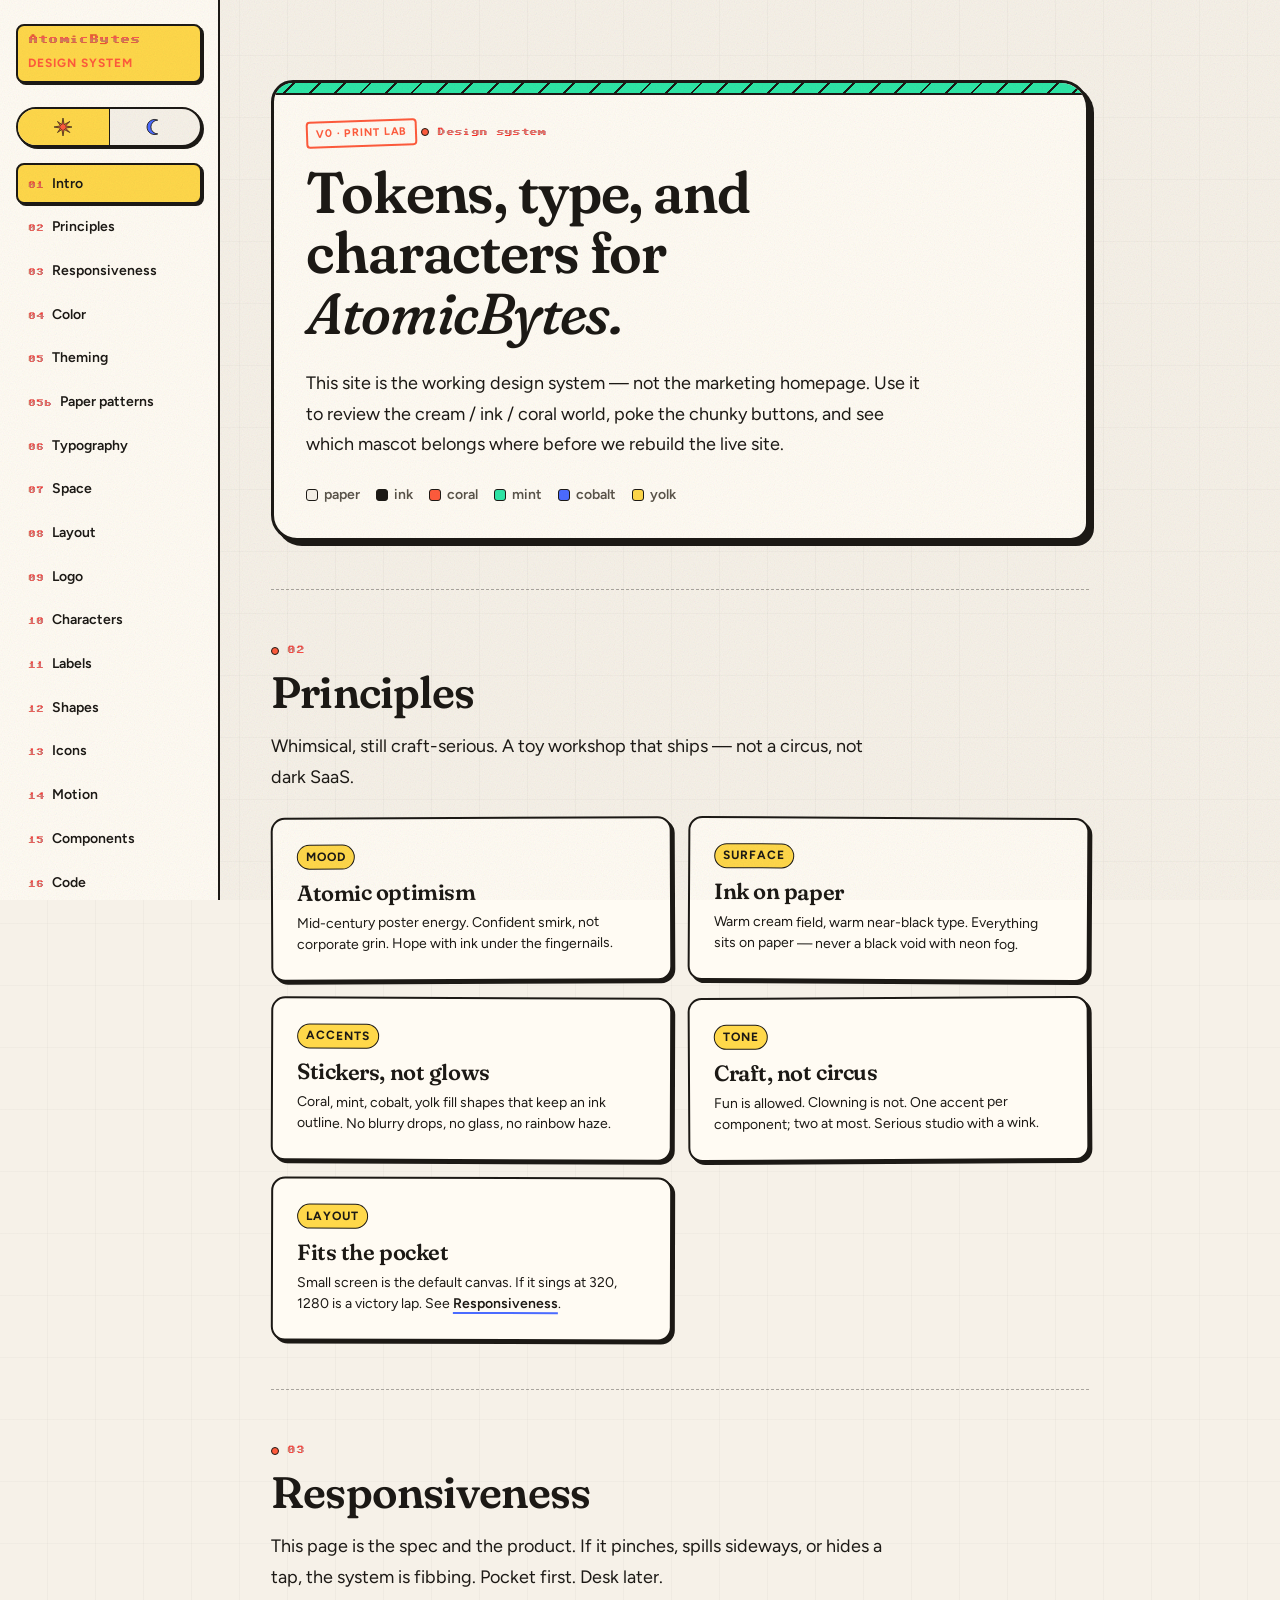
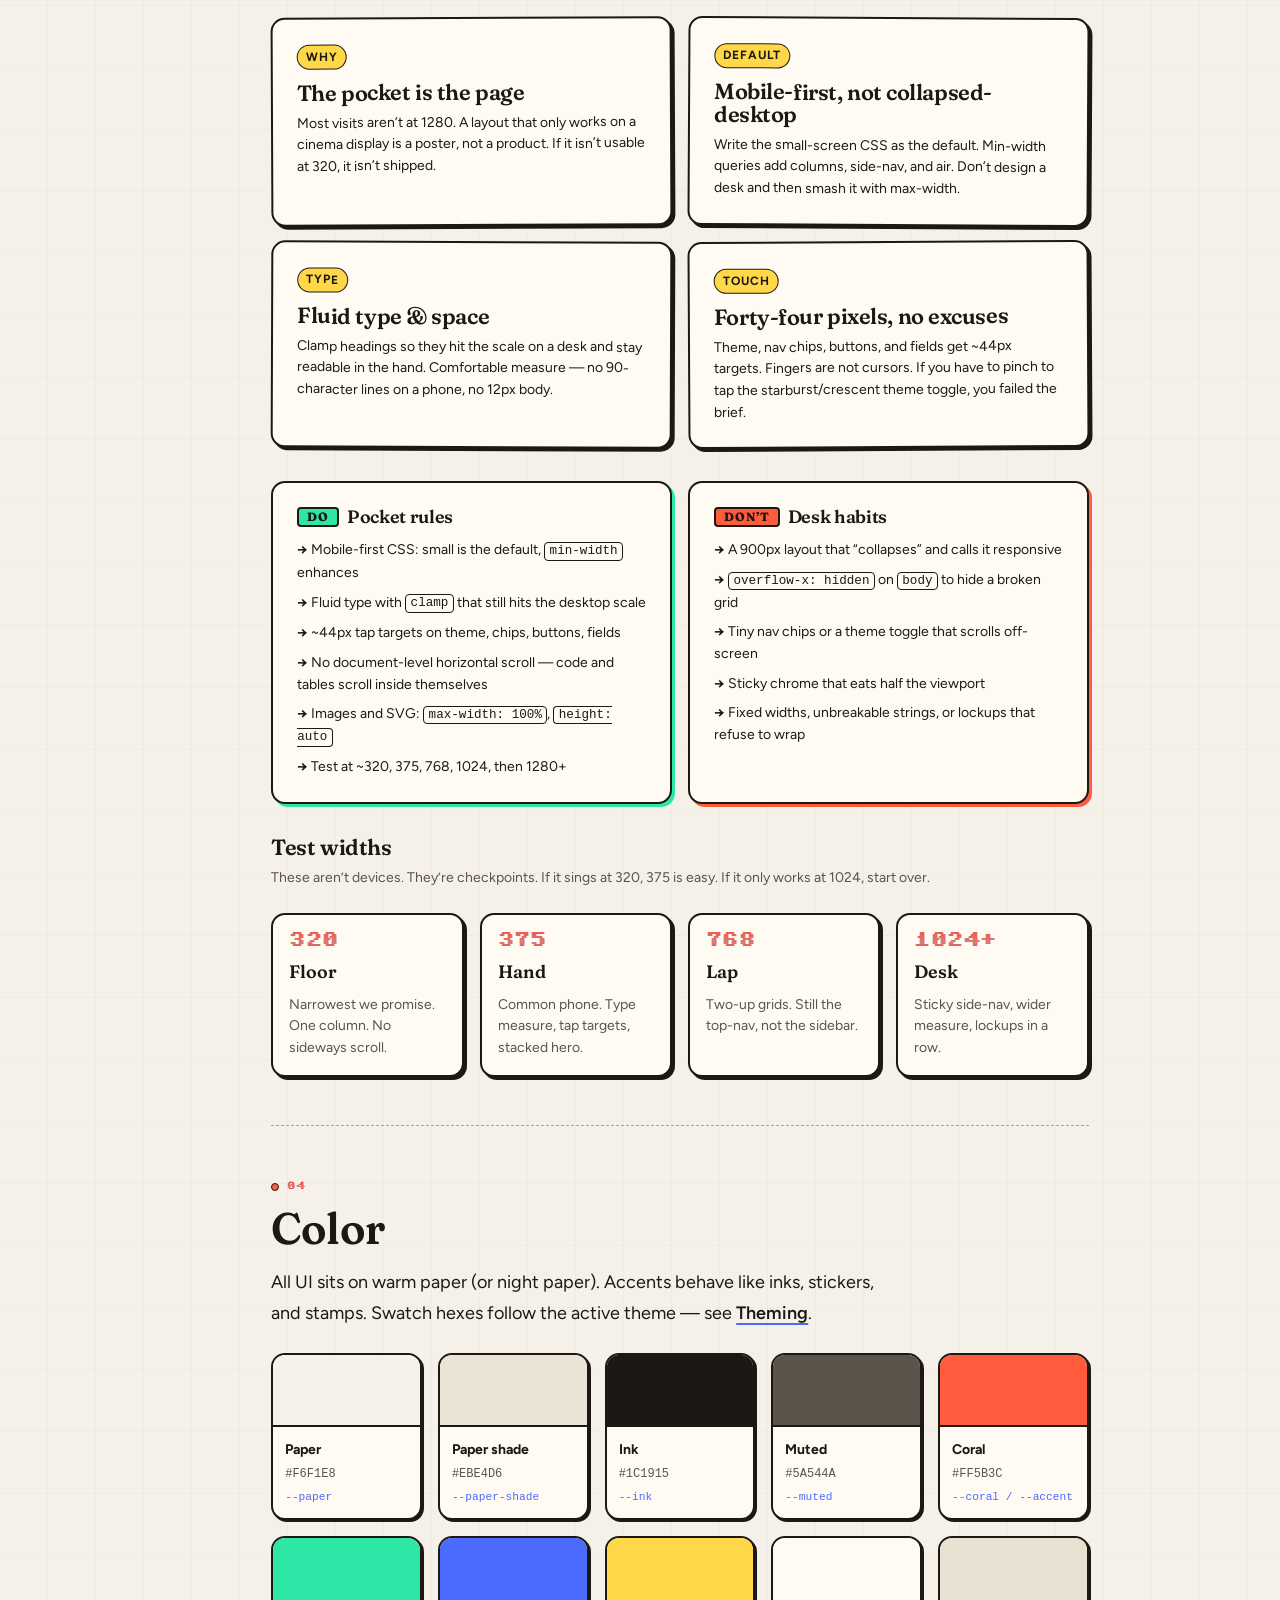
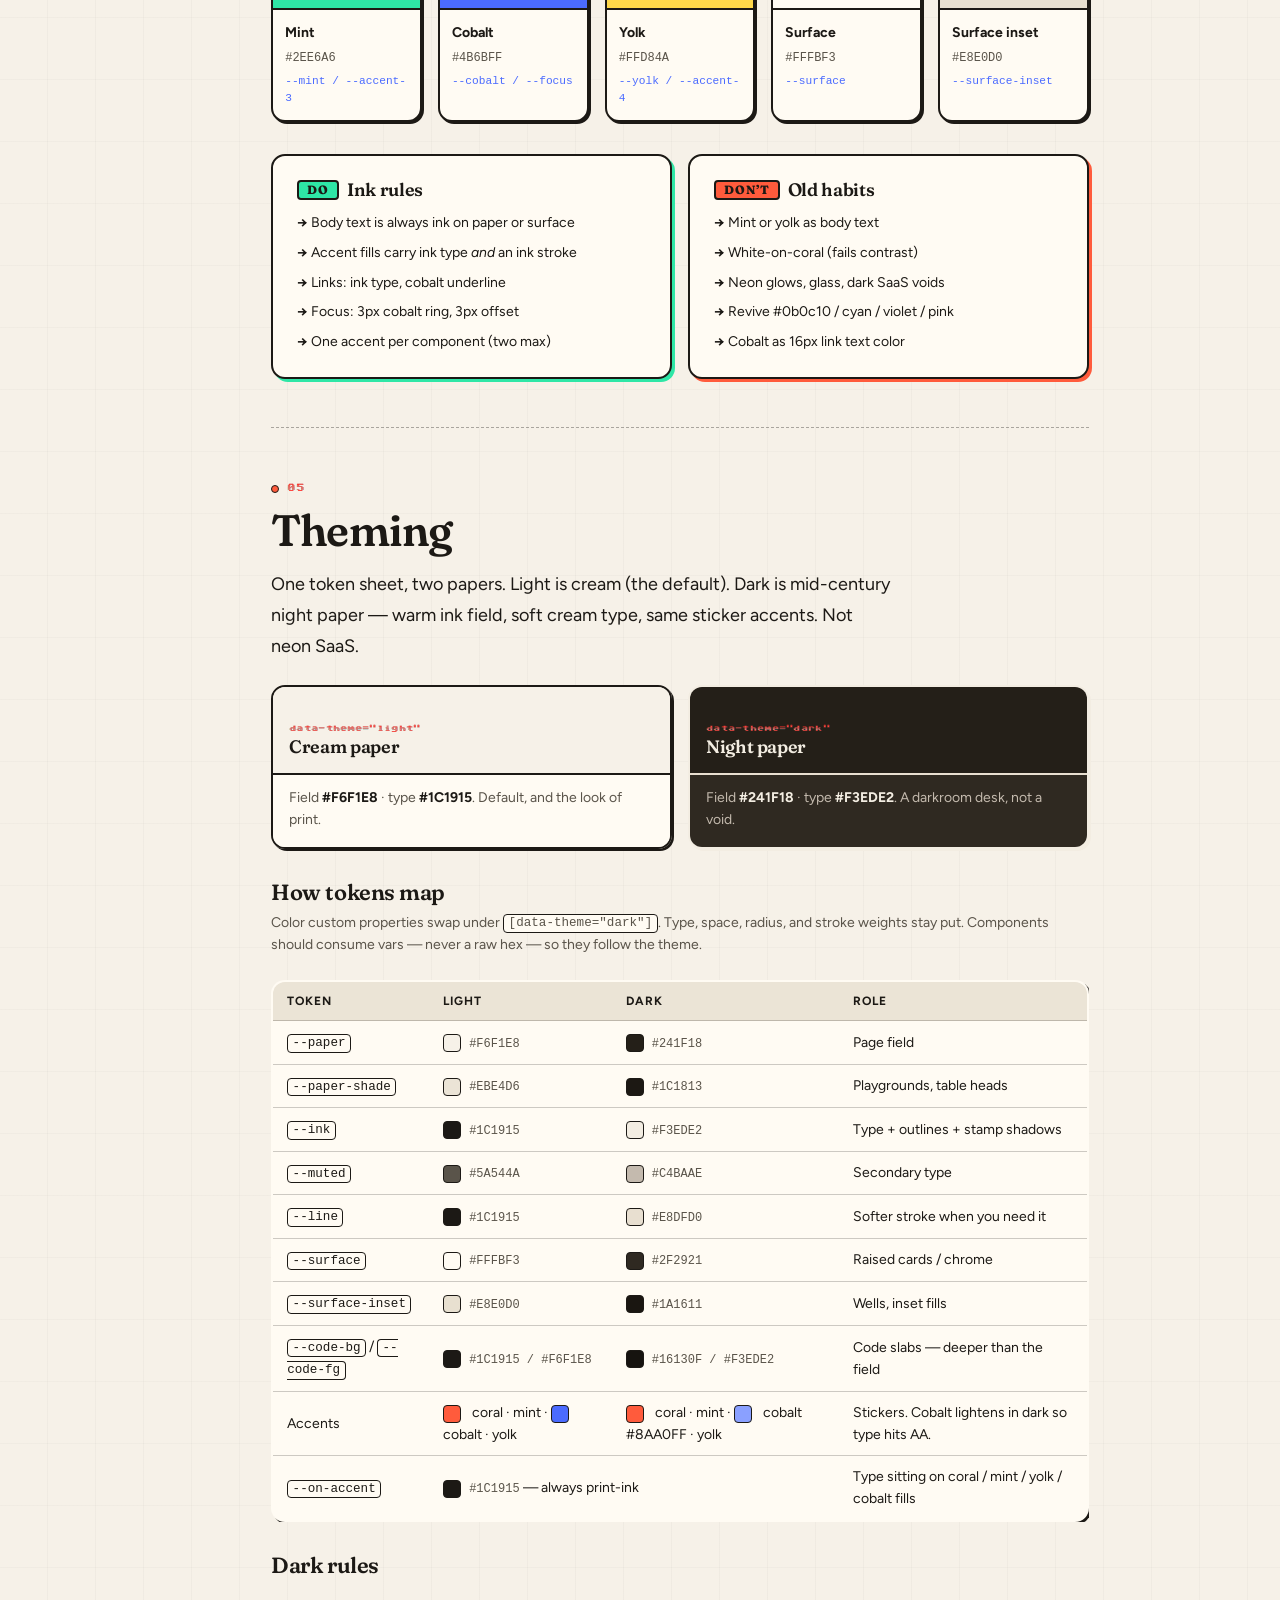
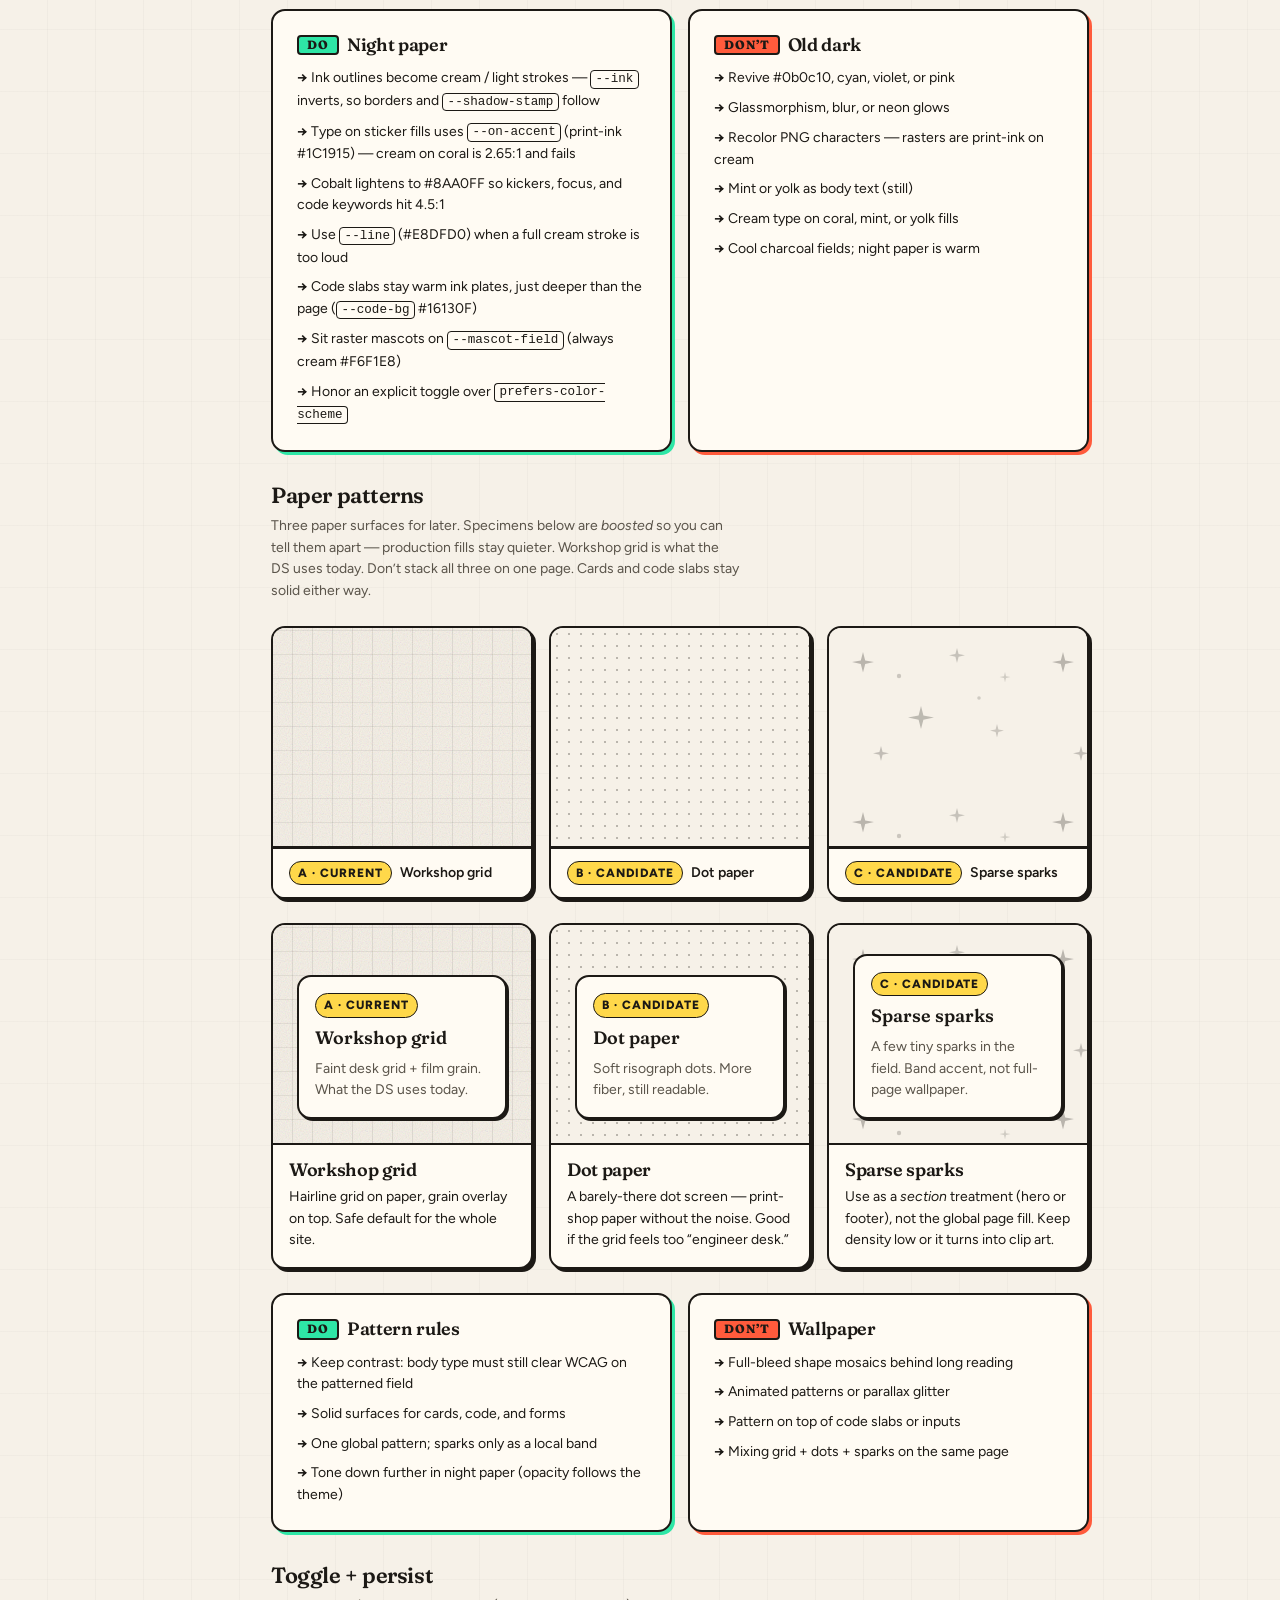
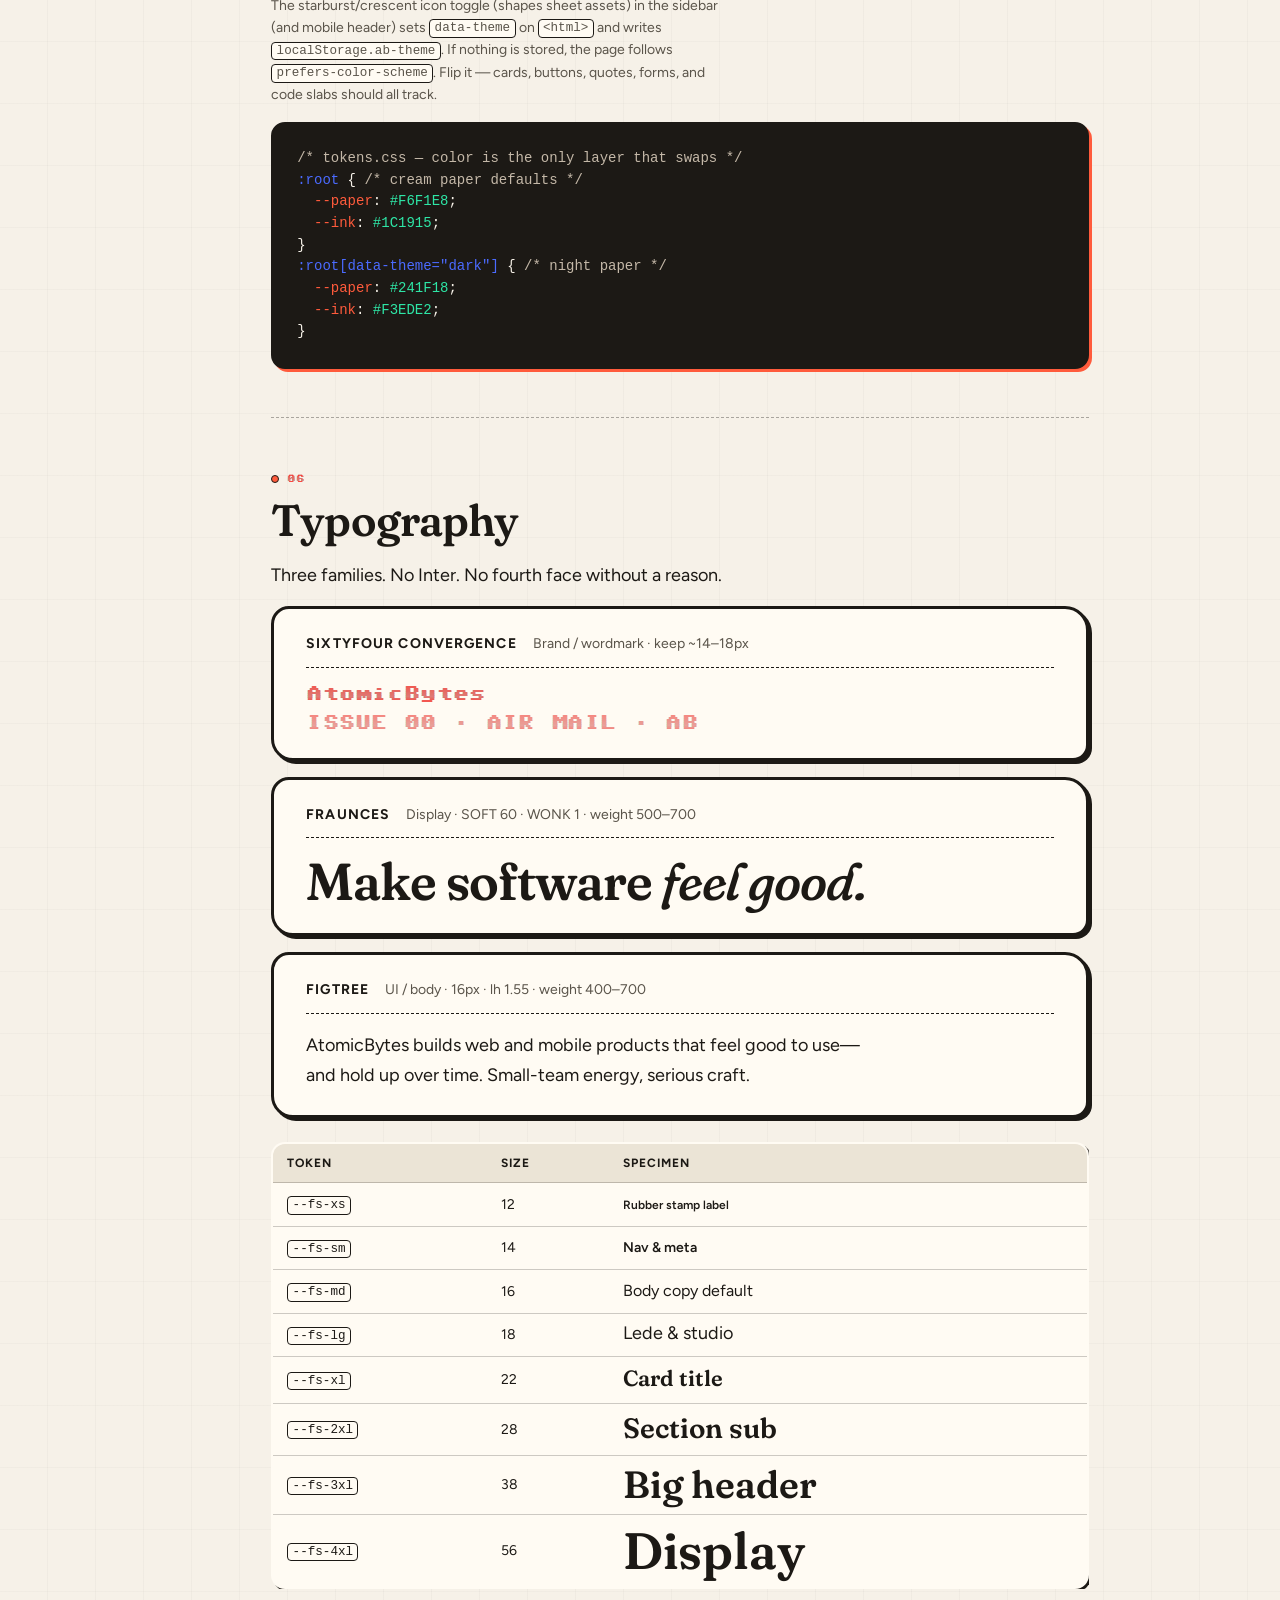
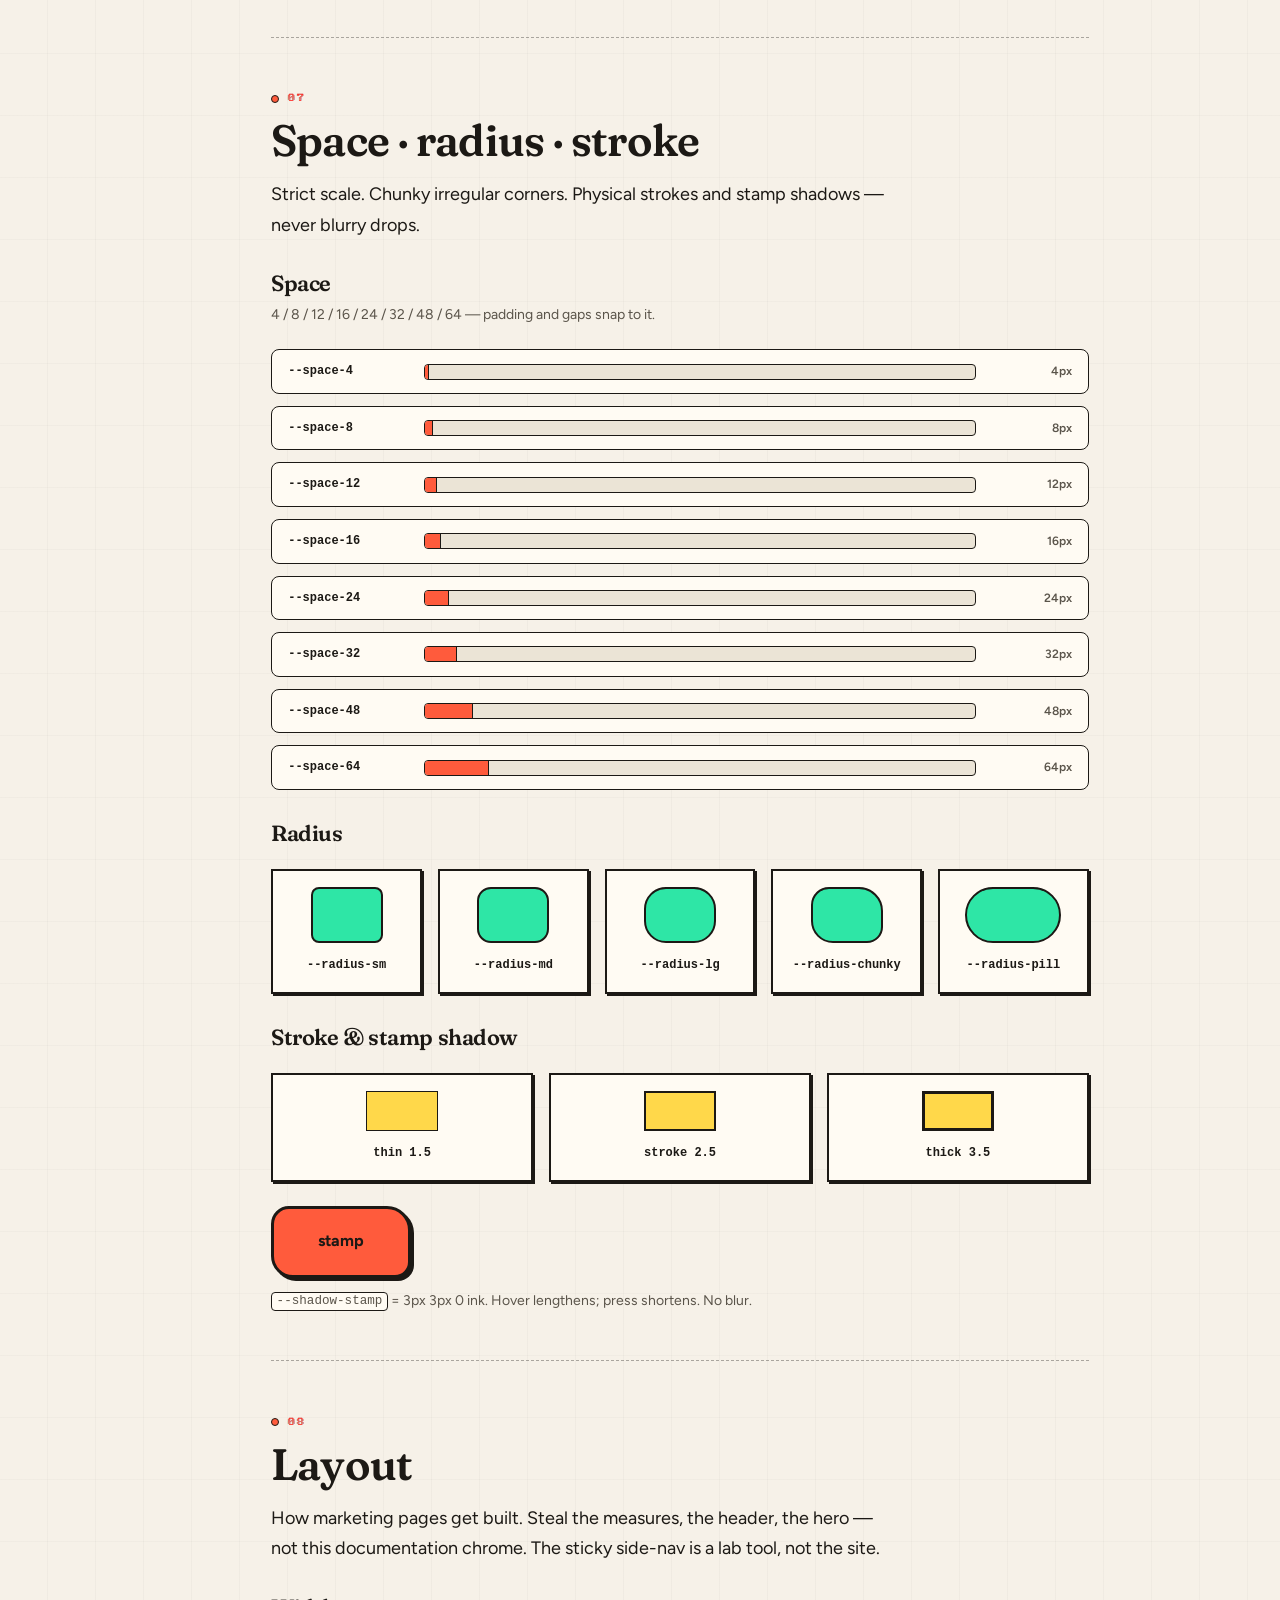
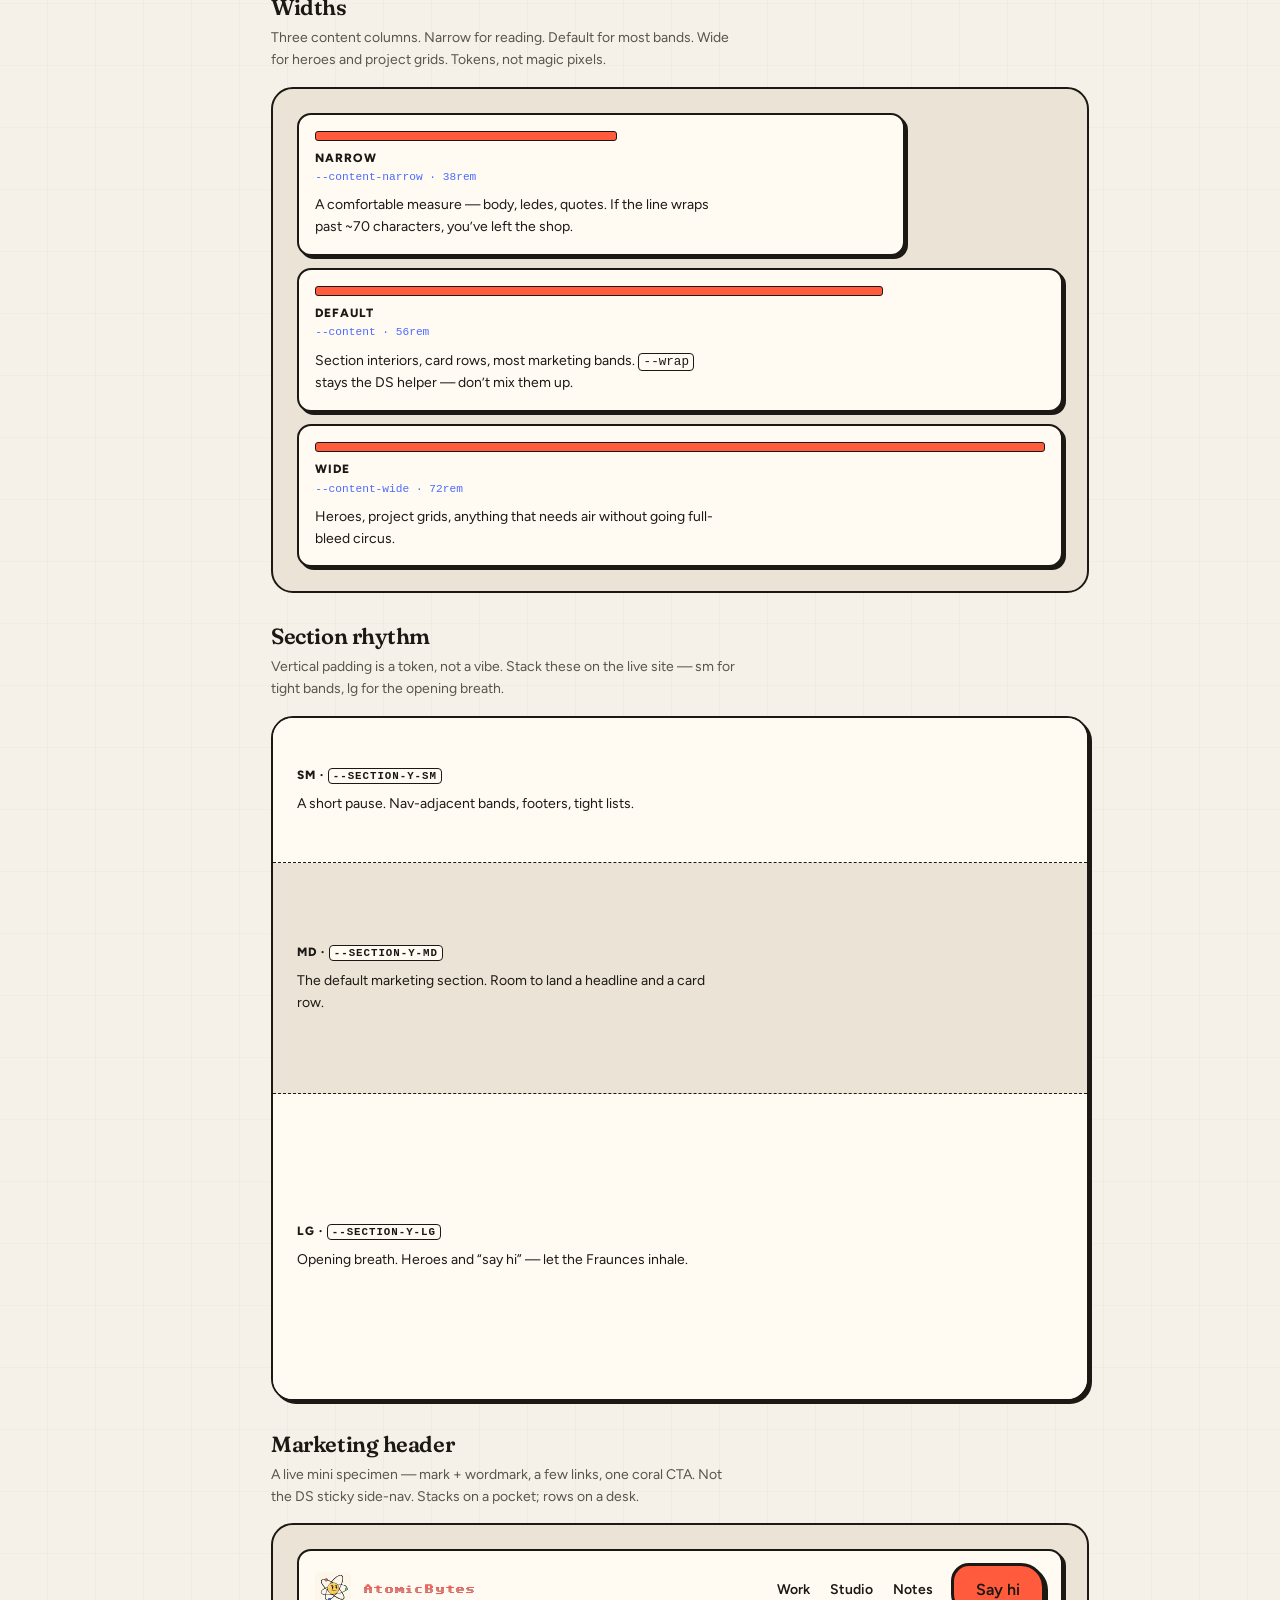
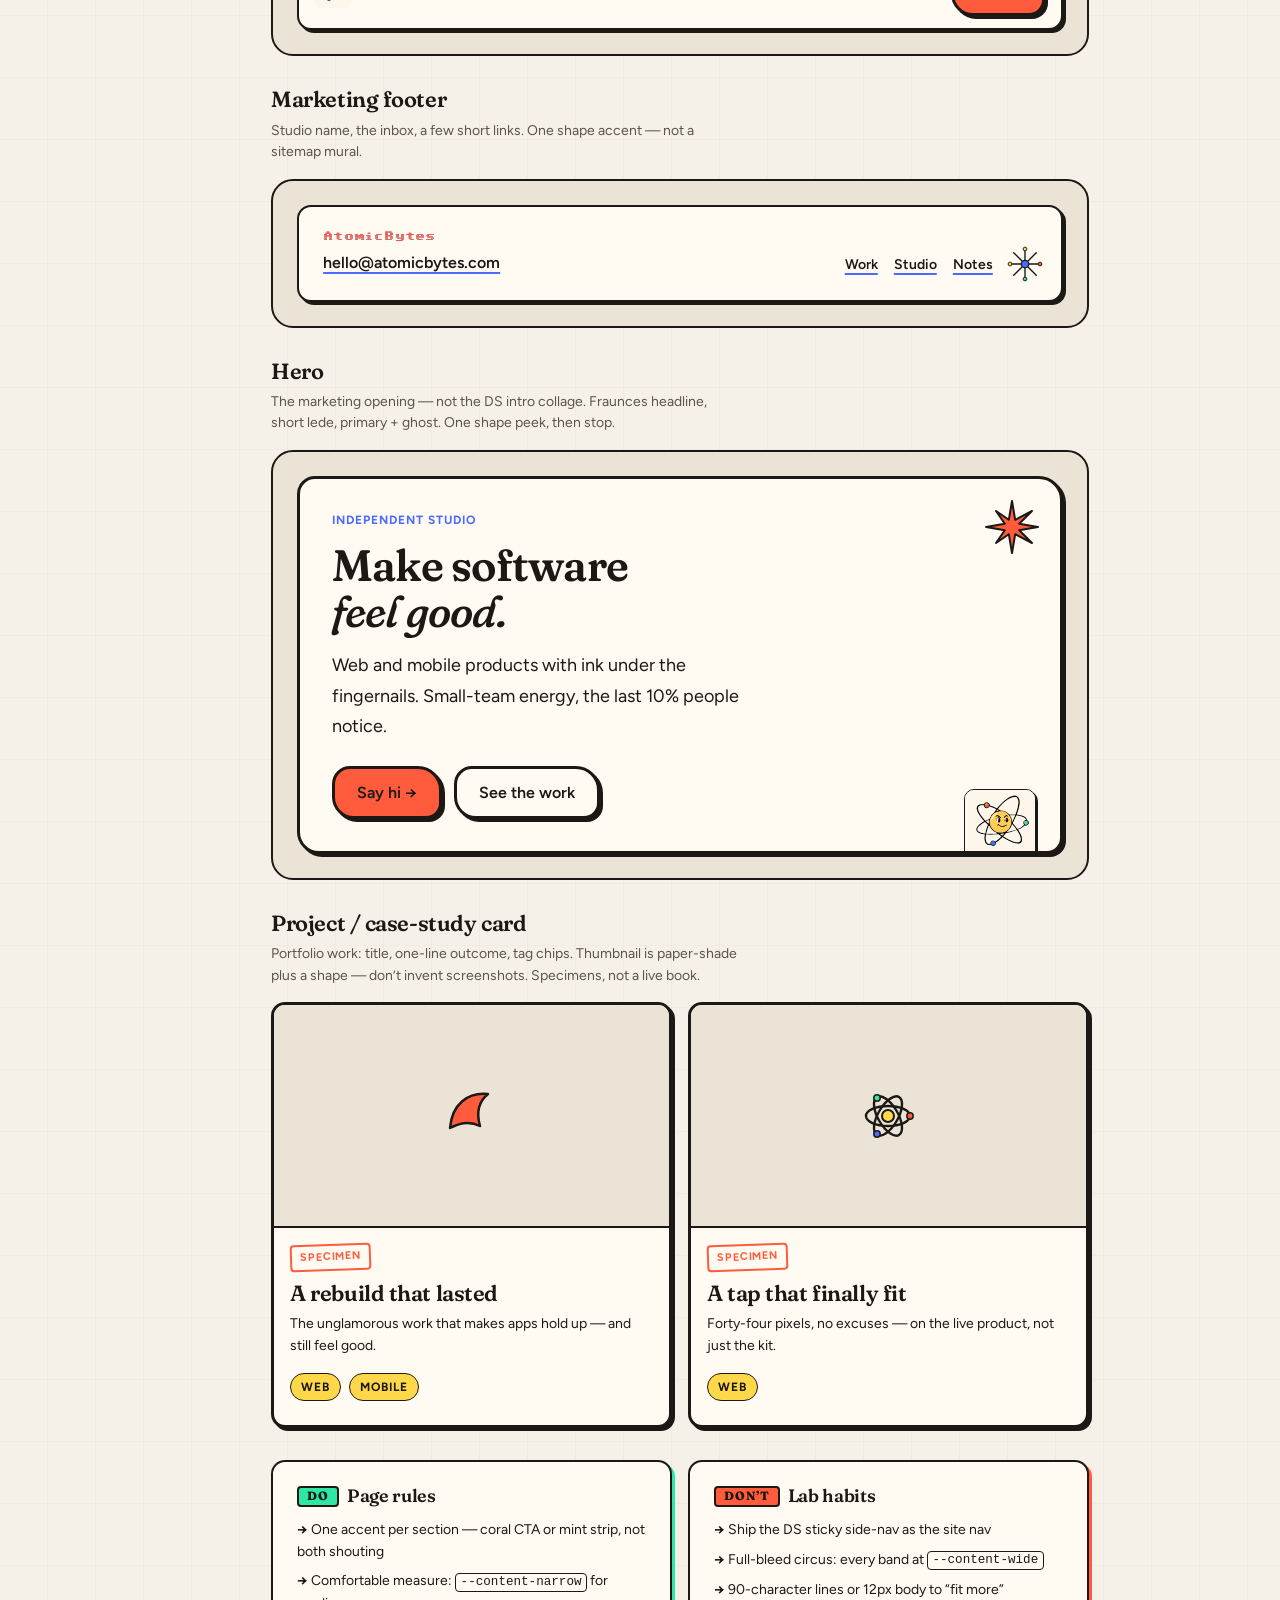
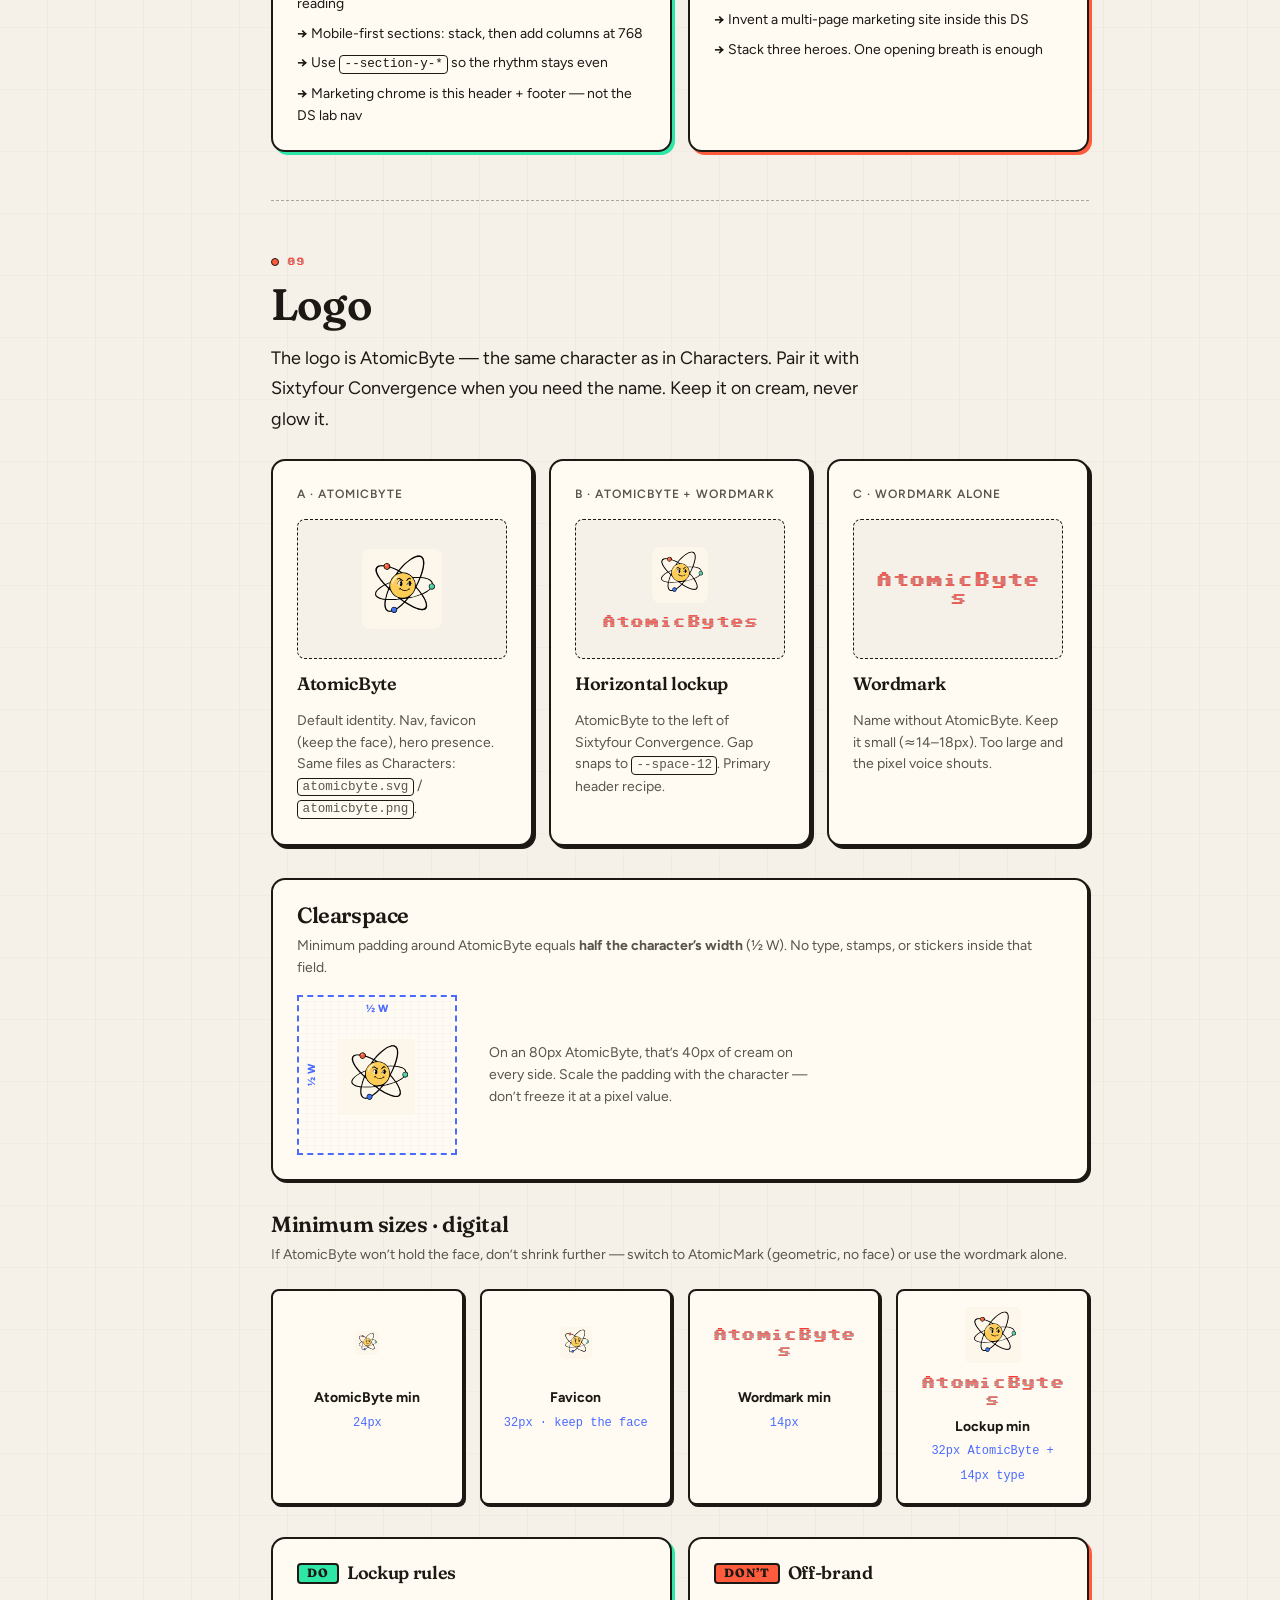
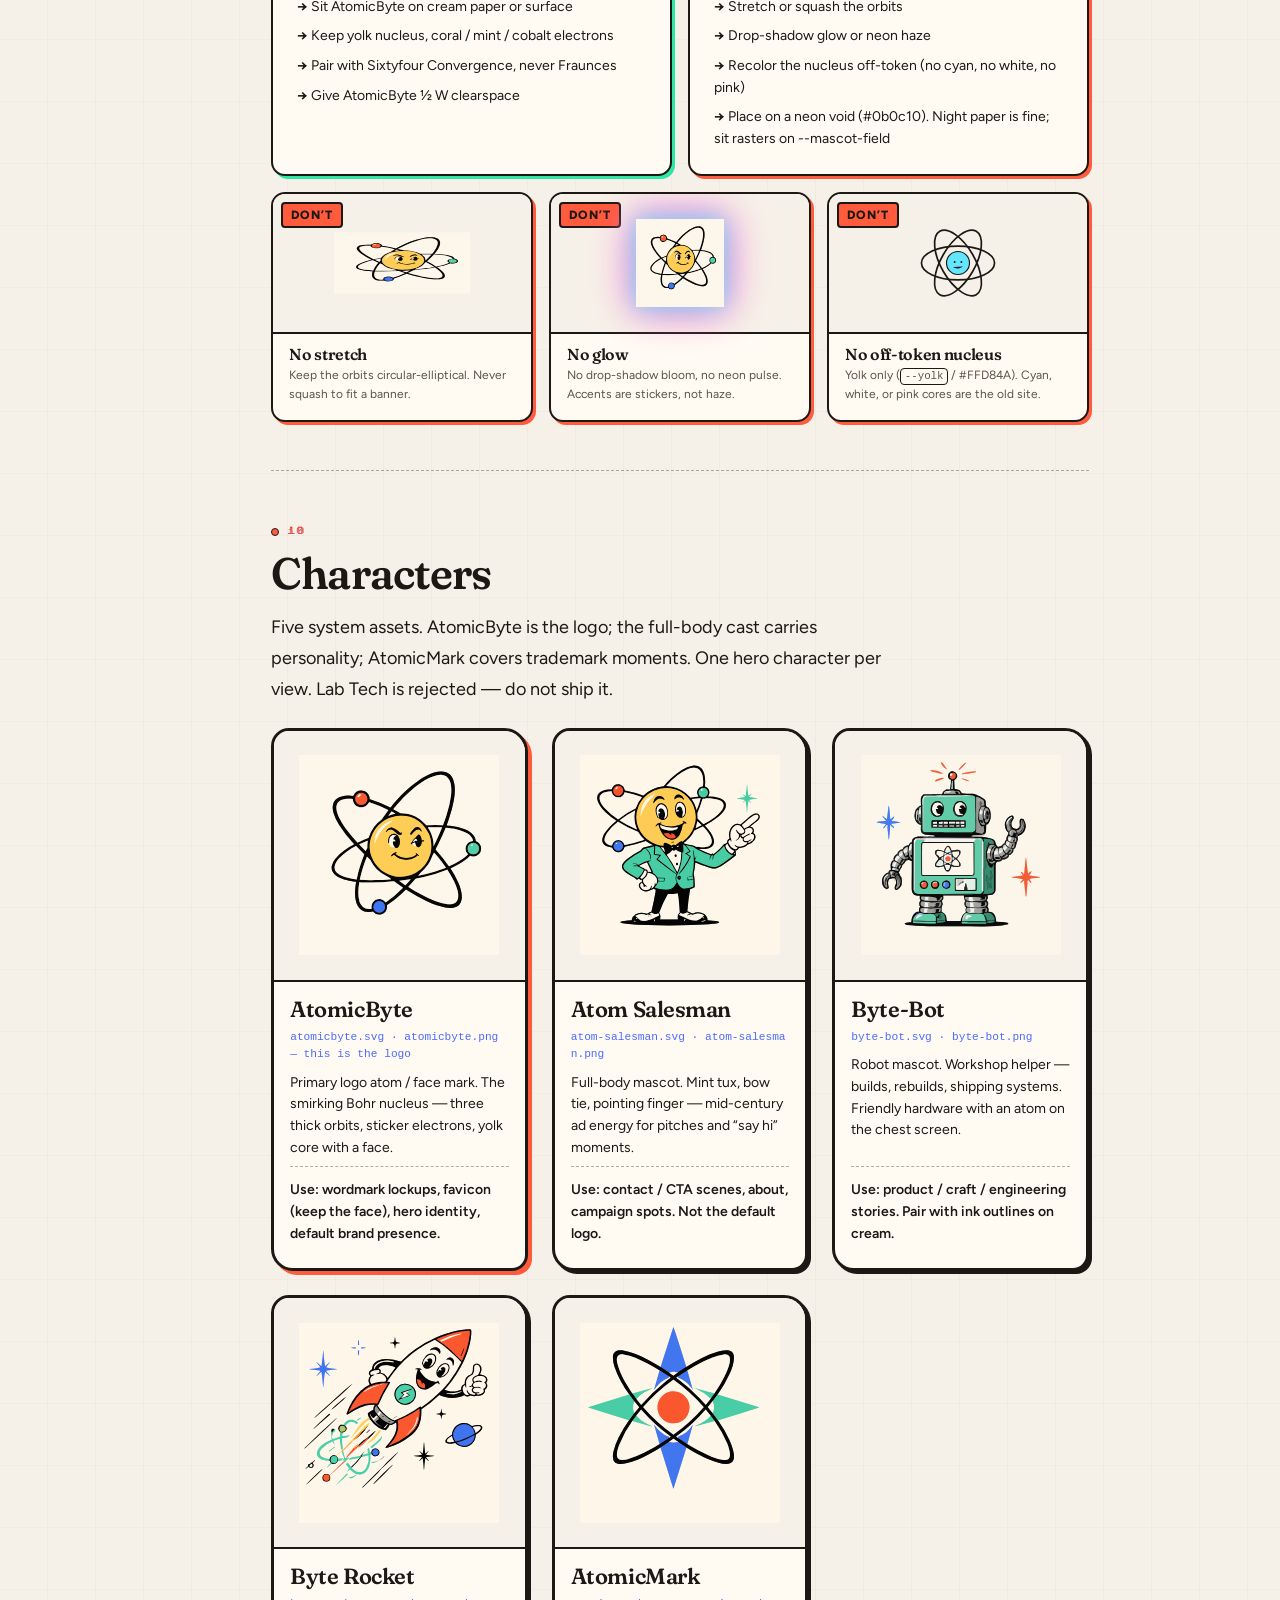
==== commit 2f03c68a: "Replace Light/Dark text with starburst/crescent shape-sheet icons. Icon-only theme toggle references" ====
--- a/index.html
+++ b/index.html
@@ -40,8 +40,12 @@
       <div class="top-nav-brand">
         <a class="logo-type" href="#intro">AtomicBytes DS</a>
         <div class="theme-toggle" role="group" aria-label="Color theme">
-          <button type="button" data-theme-set="light" aria-pressed="true">Light</button>
-          <button type="button" data-theme-set="dark" aria-pressed="false">Dark</button>
+          <button type="button" data-theme-set="light" aria-pressed="true" aria-label="Light theme">
+            <img class="theme-icon" src="assets/shapes/starburst-8.svg" alt="" width="22" height="22" decoding="async">
+          </button>
+          <button type="button" data-theme-set="dark" aria-pressed="false" aria-label="Dark theme">
+            <img class="theme-icon" src="assets/shapes/crescent.svg" alt="" width="22" height="22" decoding="async">
+          </button>
         </div>
       </div>
       <ol class="top-nav-links">
@@ -77,8 +81,12 @@
         <span class="nav-sub">Design System</span>
       </a>
       <div class="theme-toggle" role="group" aria-label="Color theme">
-        <button type="button" data-theme-set="light" aria-pressed="true">Light</button>
-        <button type="button" data-theme-set="dark" aria-pressed="false">Dark</button>
+        <button type="button" data-theme-set="light" aria-pressed="true" aria-label="Light theme">
+          <img class="theme-icon" src="assets/shapes/starburst-8.svg" alt="" width="22" height="22" decoding="async">
+        </button>
+        <button type="button" data-theme-set="dark" aria-pressed="false" aria-label="Dark theme">
+          <img class="theme-icon" src="assets/shapes/crescent.svg" alt="" width="22" height="22" decoding="async">
+        </button>
       </div>
       <ol>
         <li><a href="#intro"><span class="n">01</span> Intro</a></li>
@@ -194,7 +202,7 @@
             <li class="principle">
               <span class="tag">touch</span>
               <h3>Forty-four pixels, no excuses</h3>
-              <p>Theme, nav chips, buttons, and fields get ~44px targets. Fingers are not cursors. If you have to pinch to tap Light/Dark, you failed the brief.</p>
+              <p>Theme, nav chips, buttons, and fields get ~44px targets. Fingers are not cursors. If you have to pinch to tap the starburst/crescent theme toggle, you failed the brief.</p>
             </li>
           </ul>
 
@@ -575,7 +583,7 @@
           </div>
 
           <h3 style="font-size:var(--fs-xl);margin-top:var(--space-32);margin-bottom:var(--space-8)">Toggle + persist</h3>
-          <p class="muted" style="font-size:var(--fs-sm);max-width:52ch">The Light / Dark control in the sidebar (and mobile header) sets <code>data-theme</code> on <code>&lt;html&gt;</code> and writes <code>localStorage.ab-theme</code>. If nothing is stored, the page follows <code>prefers-color-scheme</code>. Flip it — cards, buttons, quotes, forms, and code slabs should all track.</p>
+          <p class="muted" style="font-size:var(--fs-sm);max-width:52ch">The starburst/crescent icon toggle (shapes sheet assets) in the sidebar (and mobile header) sets <code>data-theme</code> on <code>&lt;html&gt;</code> and writes <code>localStorage.ab-theme</code>. If nothing is stored, the page follows <code>prefers-color-scheme</code>. Flip it — cards, buttons, quotes, forms, and code slabs should all track.</p>
           <pre class="code-block" tabindex="0"><span class="c">/* tokens.css — color is the only layer that swaps */</span>
 <span class="k">:root</span> { <span class="c">/* cream paper defaults */</span>
   <span class="fn">--paper</span>: <span class="s">#F6F1E8</span>;
--- a/ds.css
+++ b/ds.css
@@ -1897,23 +1897,26 @@
   flex-shrink: 0;
 }
 .theme-toggle button {
-  font-family: var(--font-body);
-  font-size: 0.65rem;
-  font-weight: 800;
-  letter-spacing: 0.06em;
-  text-transform: uppercase;
+  display: inline-flex;
+  align-items: center;
+  justify-content: center;
   border: 0;
   background: transparent;
   color: var(--ink);
-  padding: 10px 12px;
+  padding: 10px;
   min-height: var(--tap, 44px);
-  min-width: 0;
+  min-width: var(--tap, 44px);
   cursor: pointer;
   margin: 0;
-  line-height: 1.2;
+  line-height: 0;
   appearance: none;
   -webkit-appearance: none;
   touch-action: manipulation;
+}
+.theme-icon {
+  width: 22px;
+  height: 22px;
+  display: block;
 }
 .theme-toggle button:focus-visible {
   outline-offset: -3px;
@@ -1923,9 +1926,11 @@
 .theme-toggle button + button {
   border-left: var(--stroke-thin) solid var(--ink);
 }
-.theme-toggle button[aria-pressed="true"] {
+.theme-toggle button[aria-pressed="true"][data-theme-set="light"] {
   background: var(--yolk);
-  color: var(--on-accent);
+}
+.theme-toggle button[aria-pressed="true"][data-theme-set="dark"] {
+  background: var(--print-ink); /* night ink so cobalt crescent pops; never invert to cream */
 }
 .side-nav .theme-toggle {
   display: flex;
@@ -2833,12 +2838,13 @@
     box-shadow: 2px 2px 0 var(--ink);
   }
   .theme-toggle button {
-    min-height: 0;
-    padding: 6px 12px;
+    min-height: 36px;
+    min-width: 36px;
+    padding: 7px;
   }
   .side-nav .theme-toggle button {
     min-height: 36px;
-    padding: 8px 12px;
+    padding: 7px 12px;
   }
   .nav-chip { min-height: 0; padding: 4px 2px; }
   .nav-chip-pill { min-height: 0; padding: 6px 12px; }
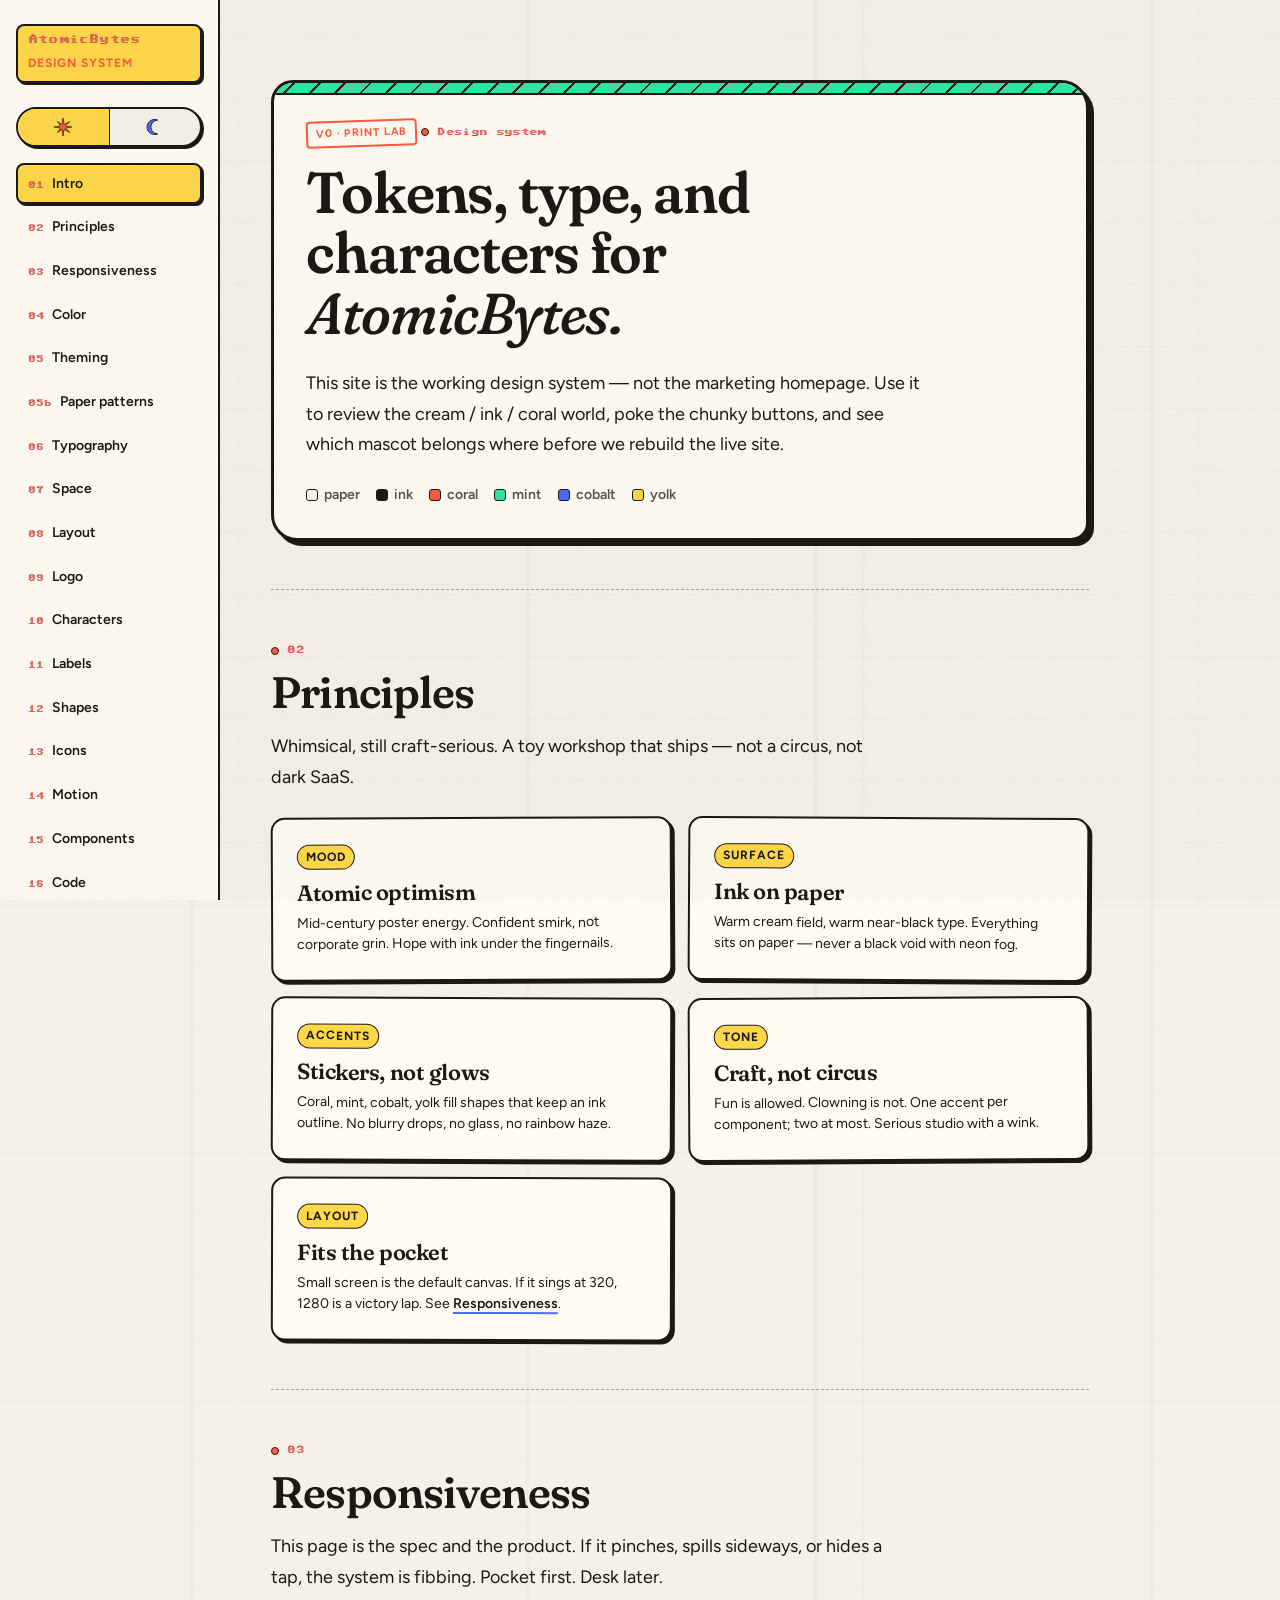
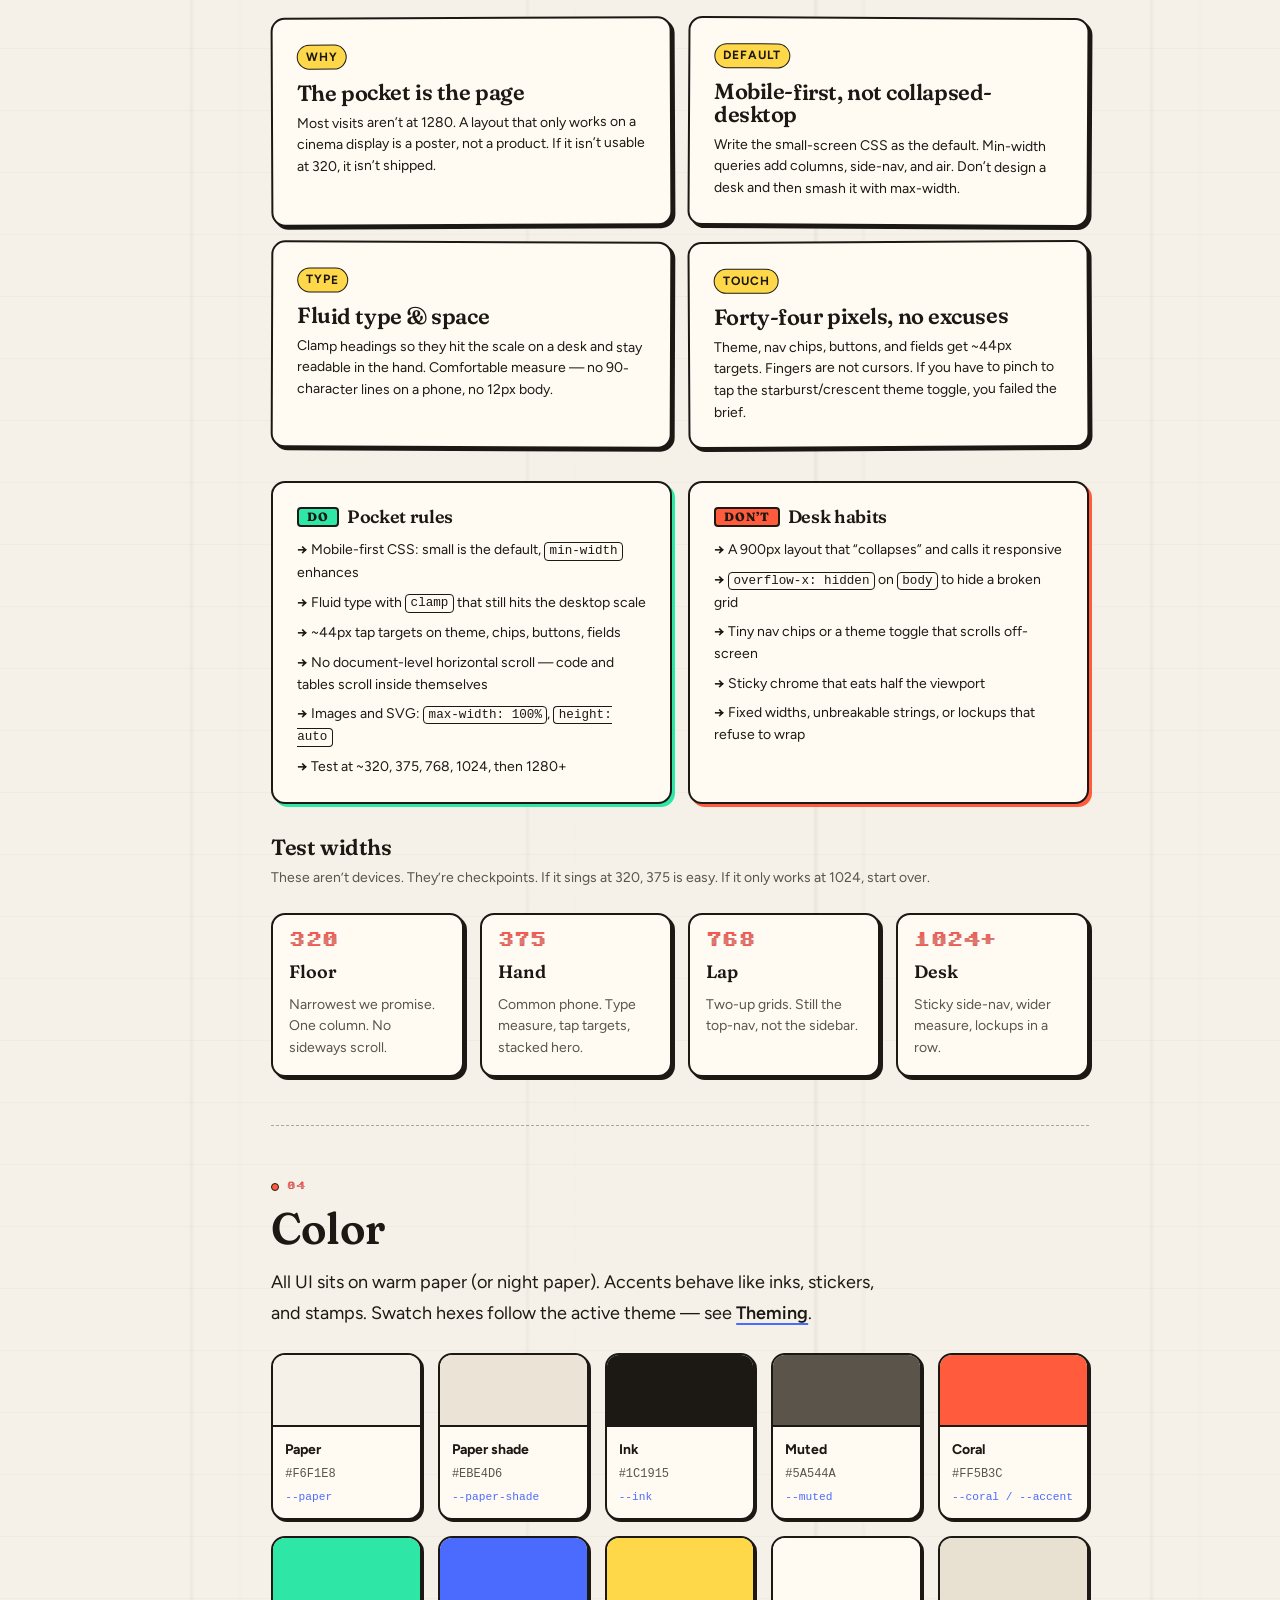
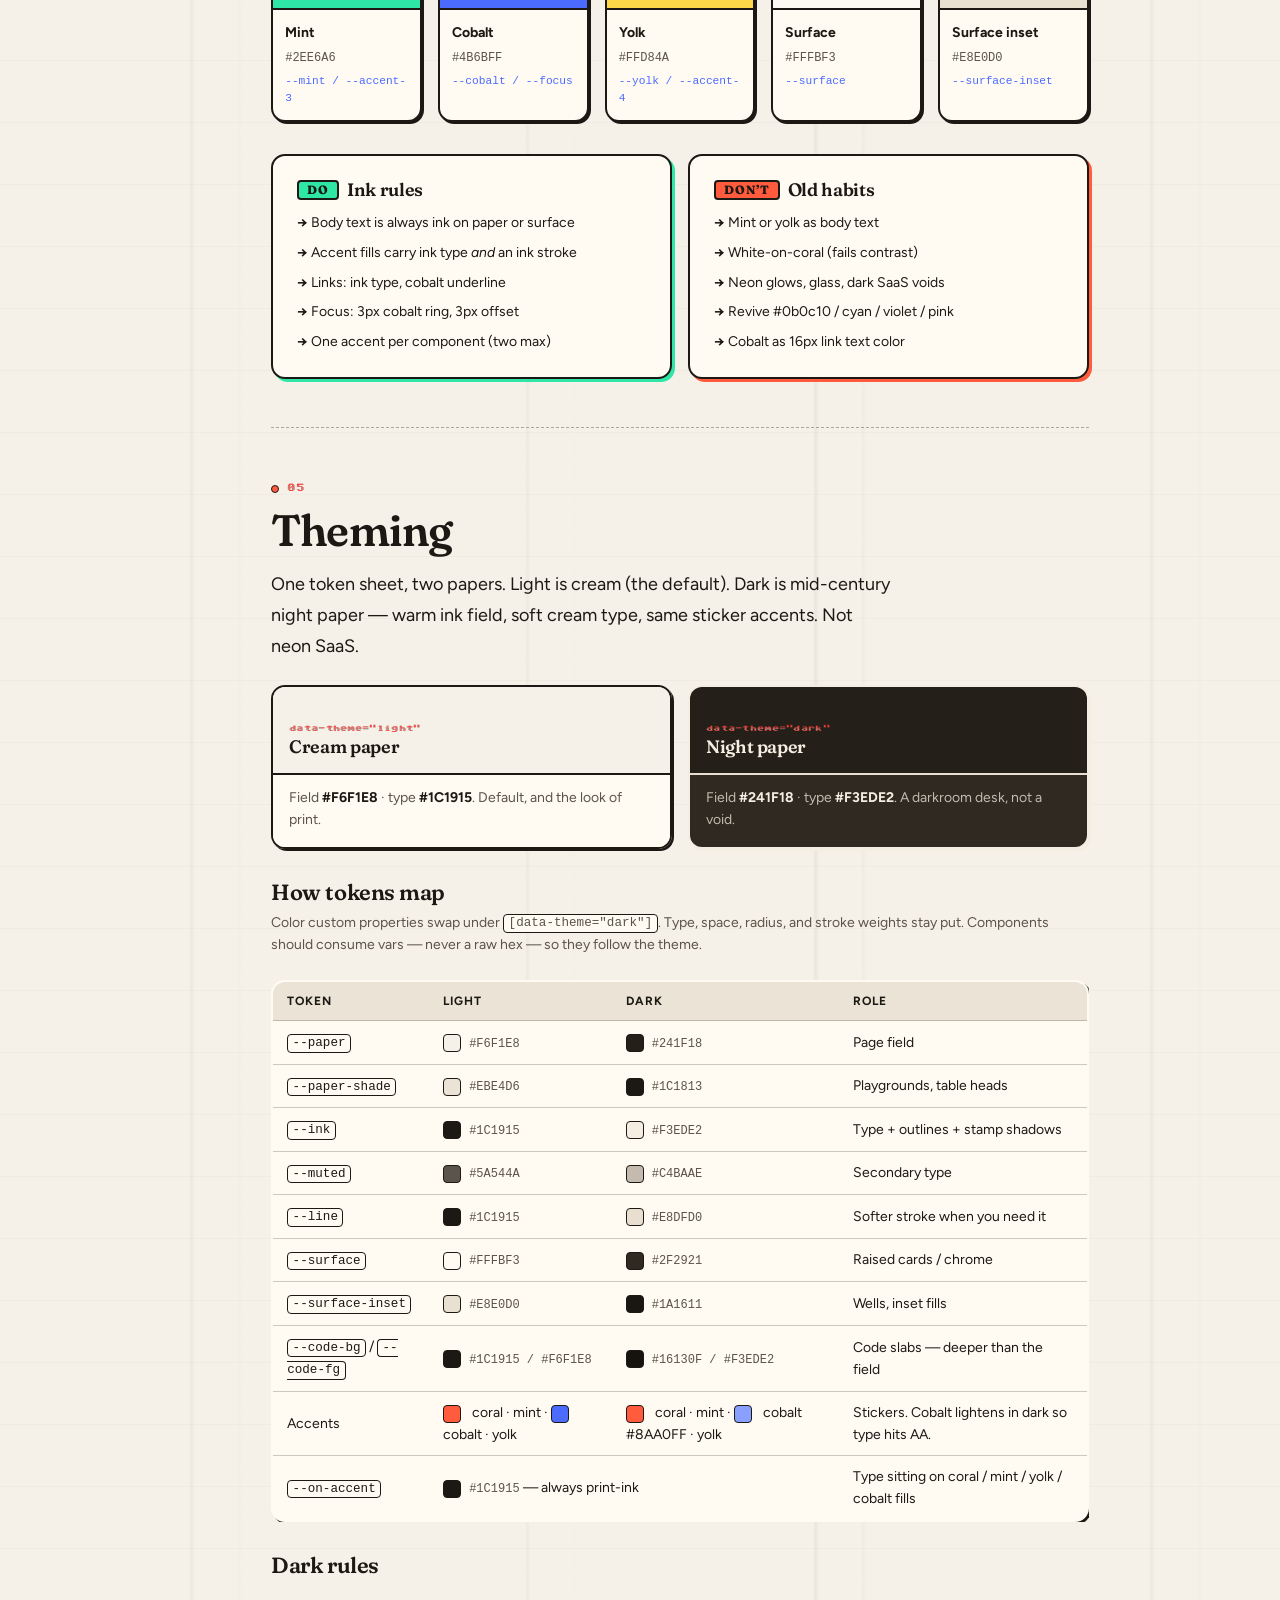
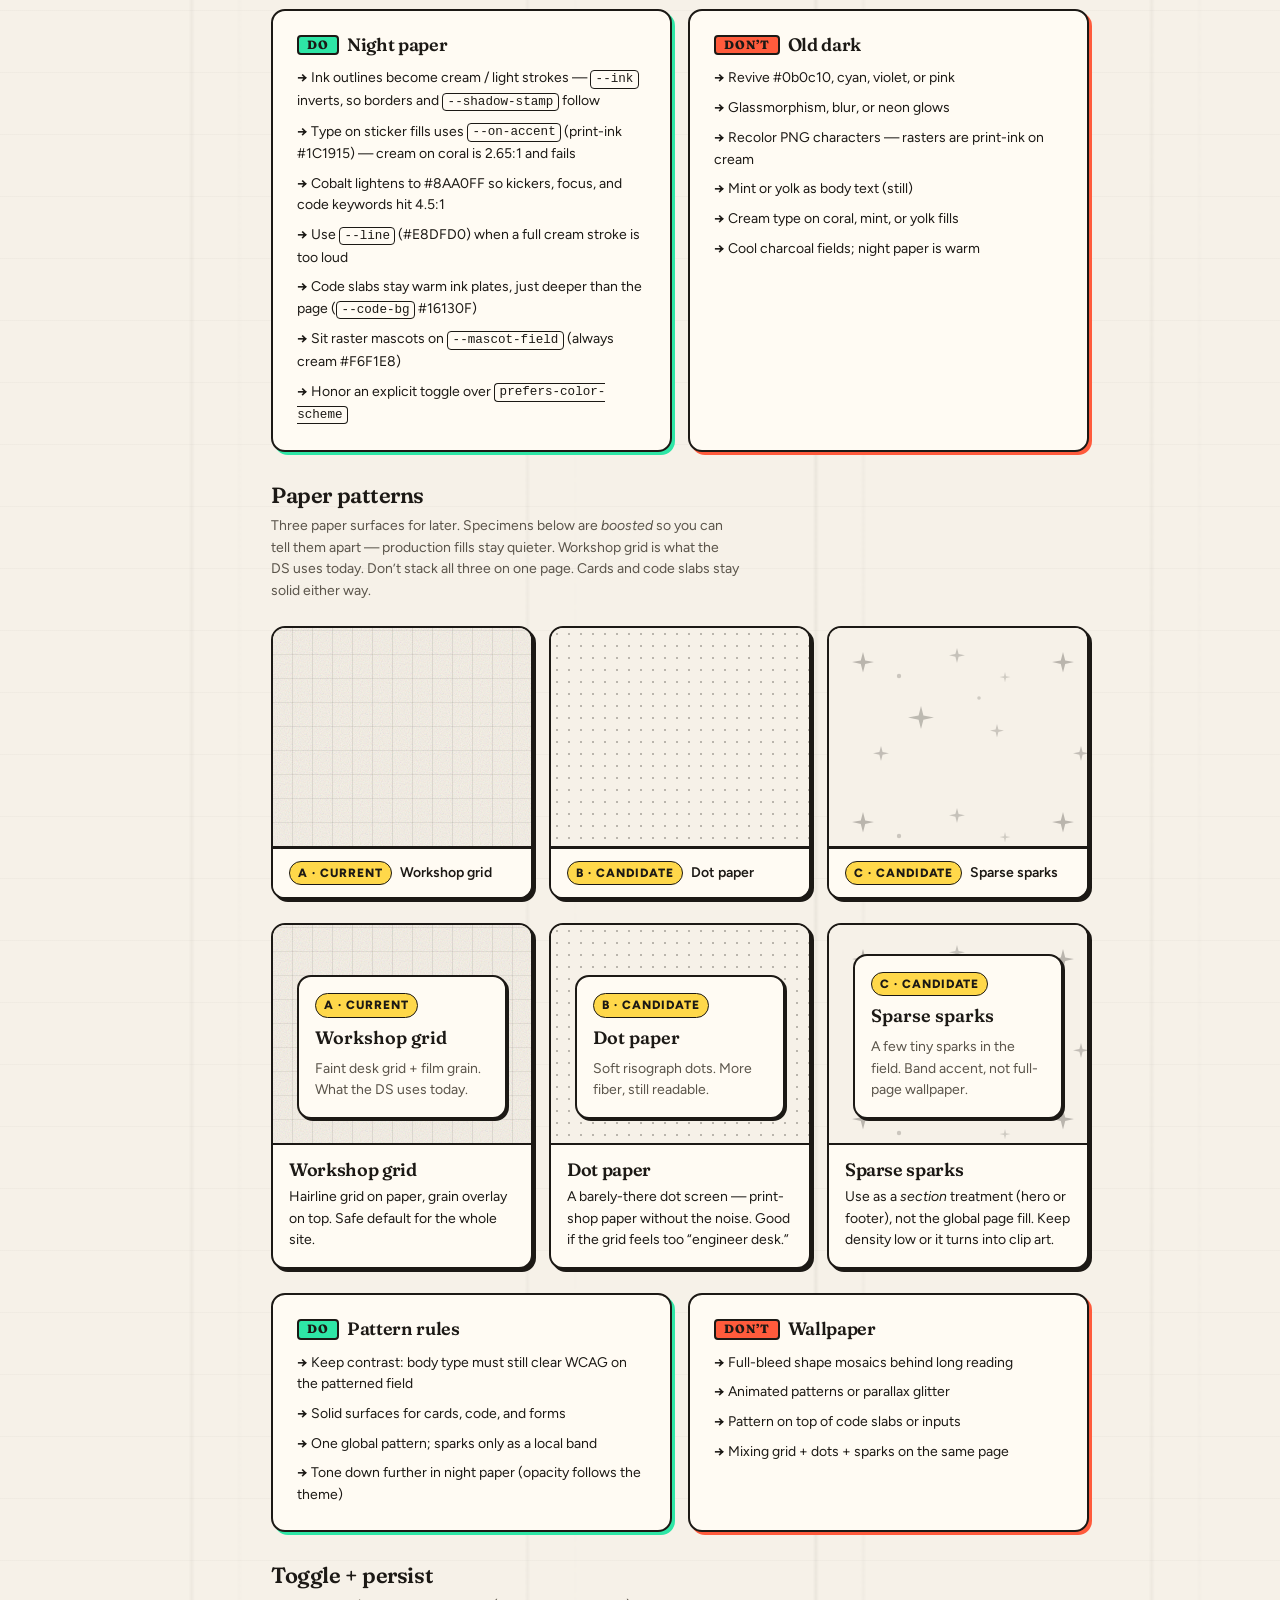
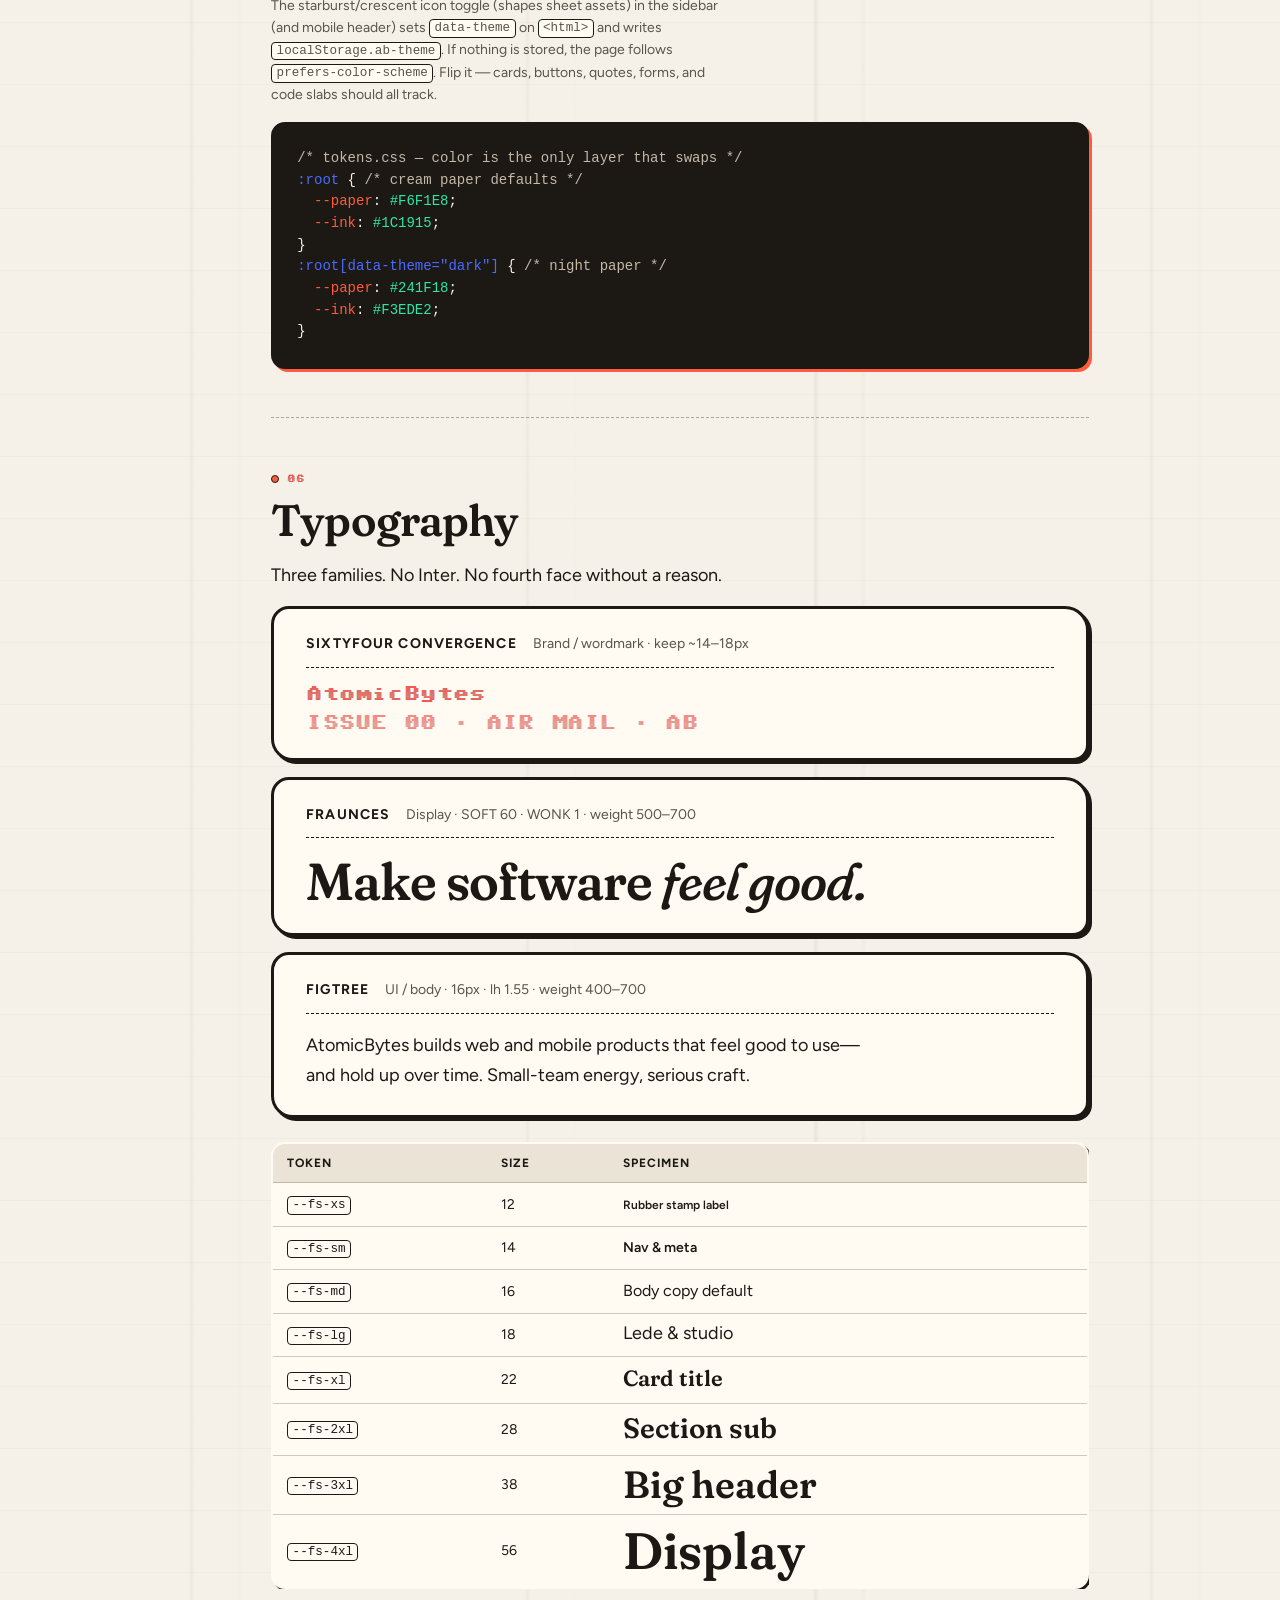
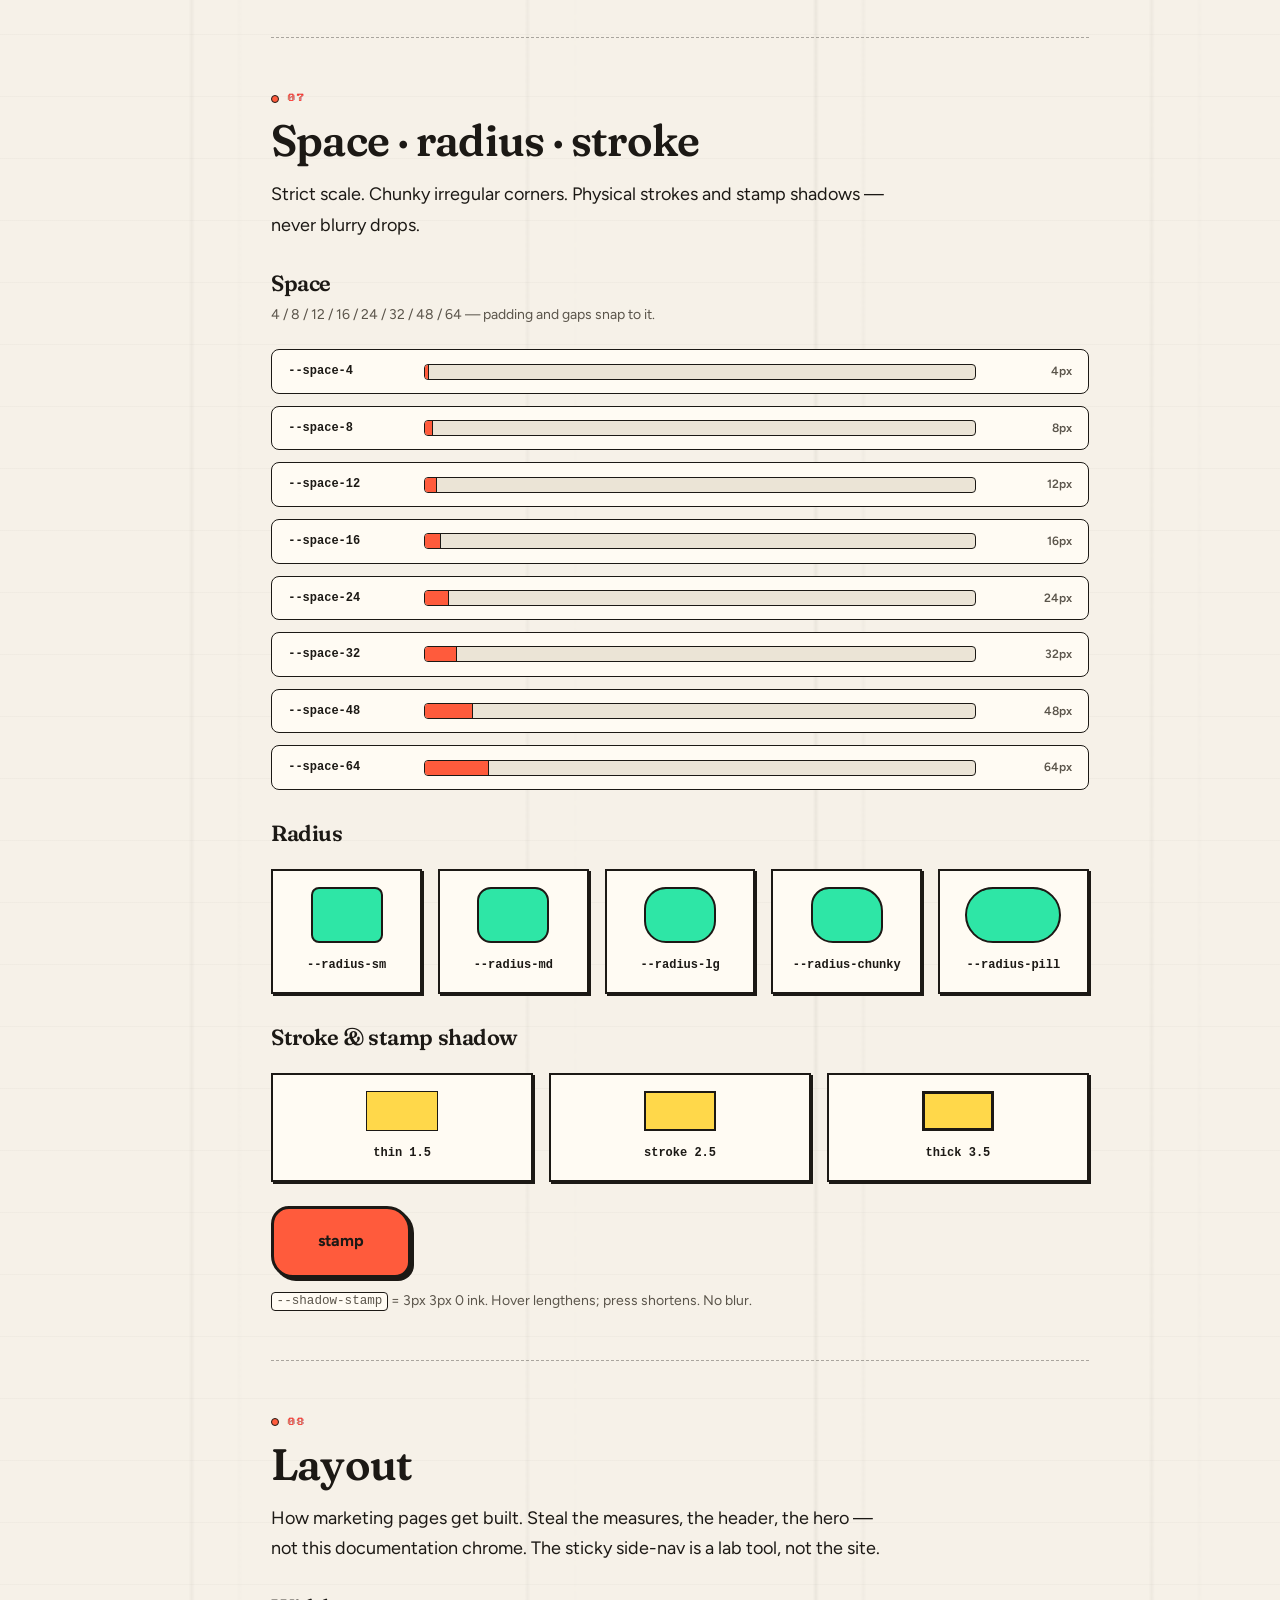
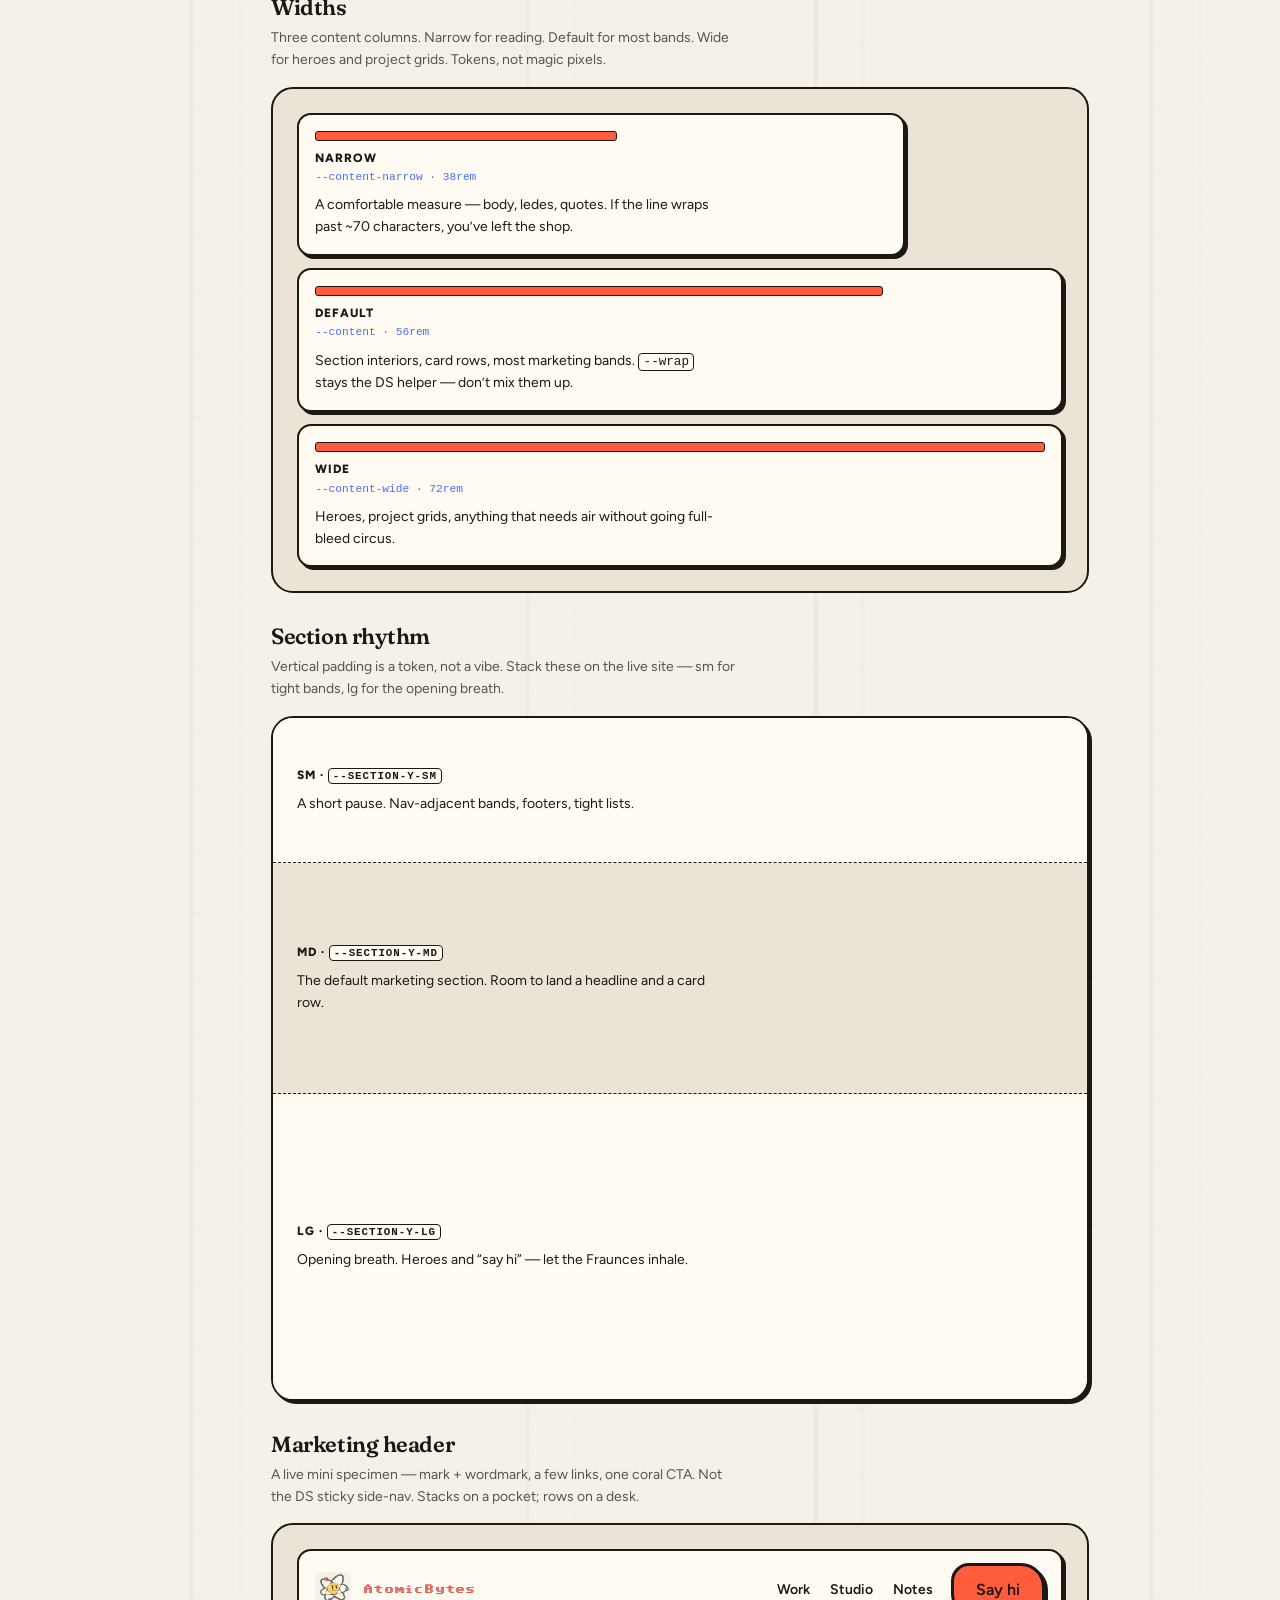
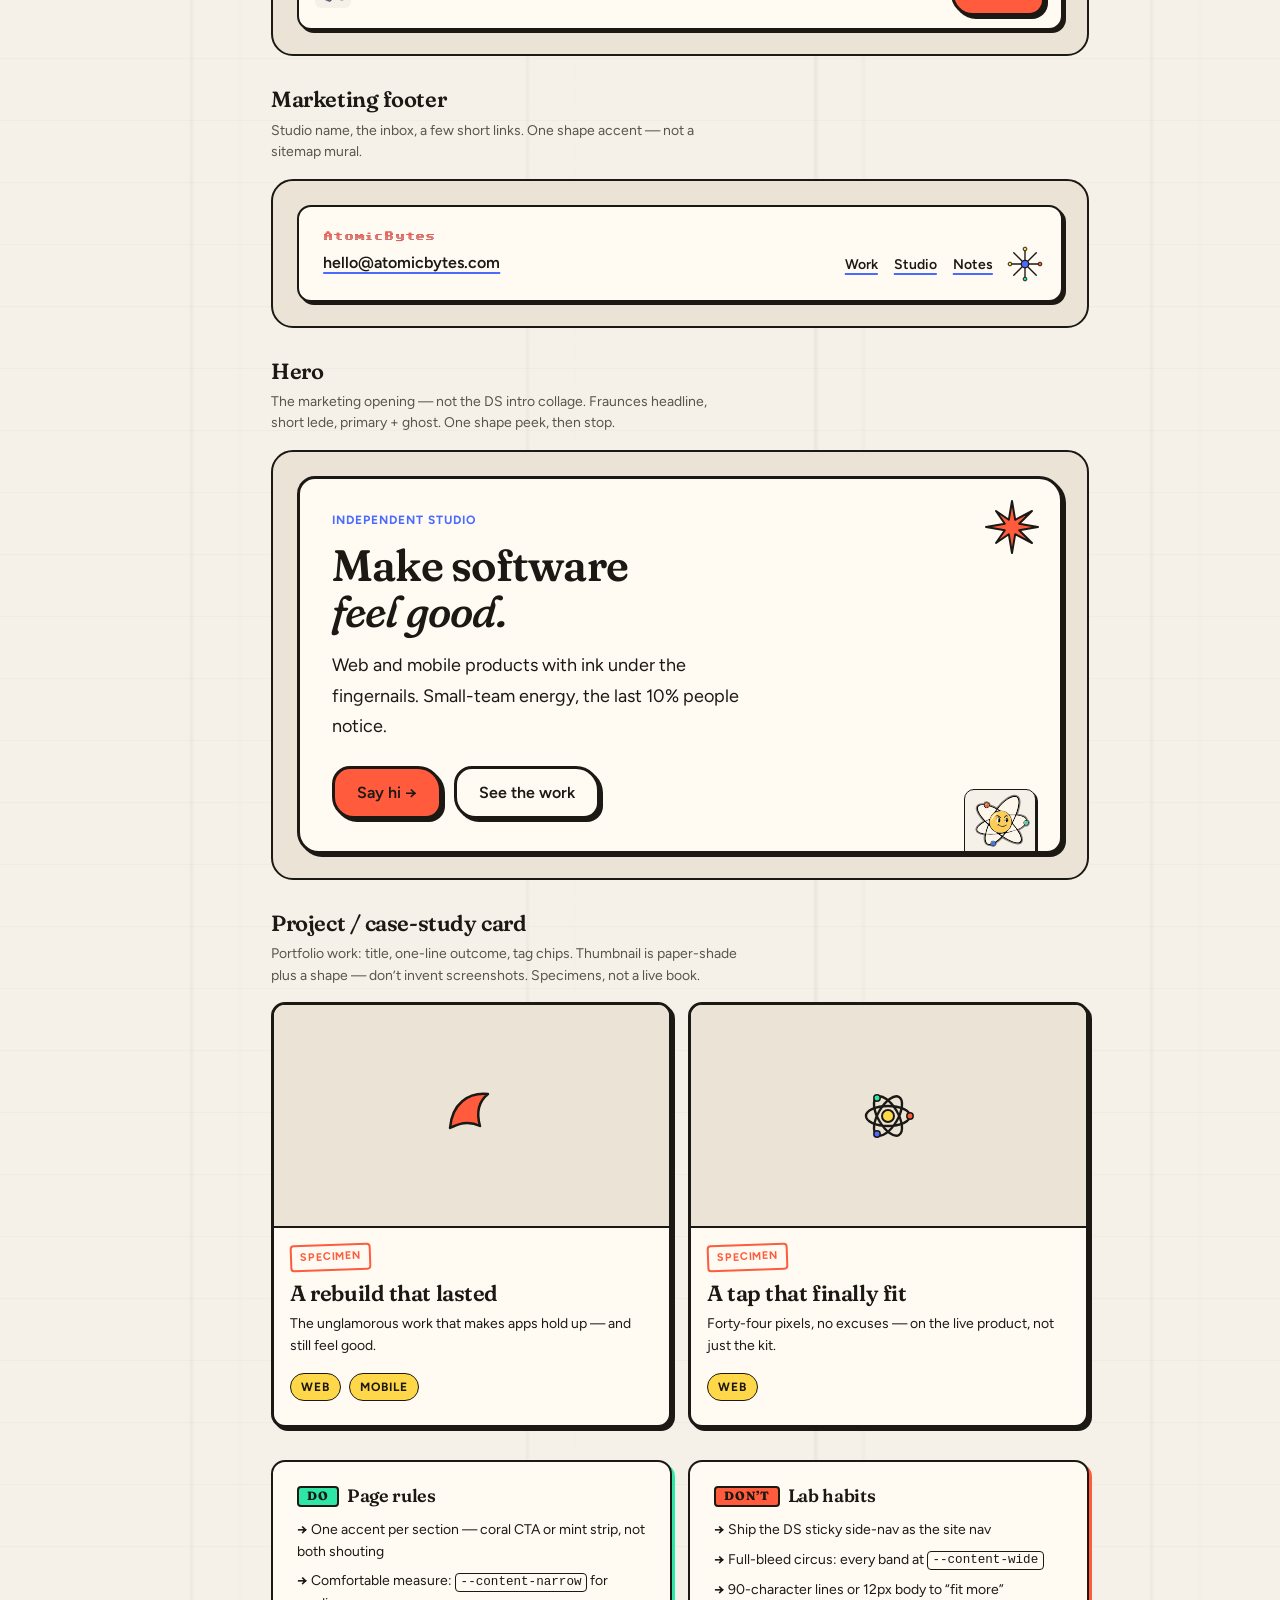
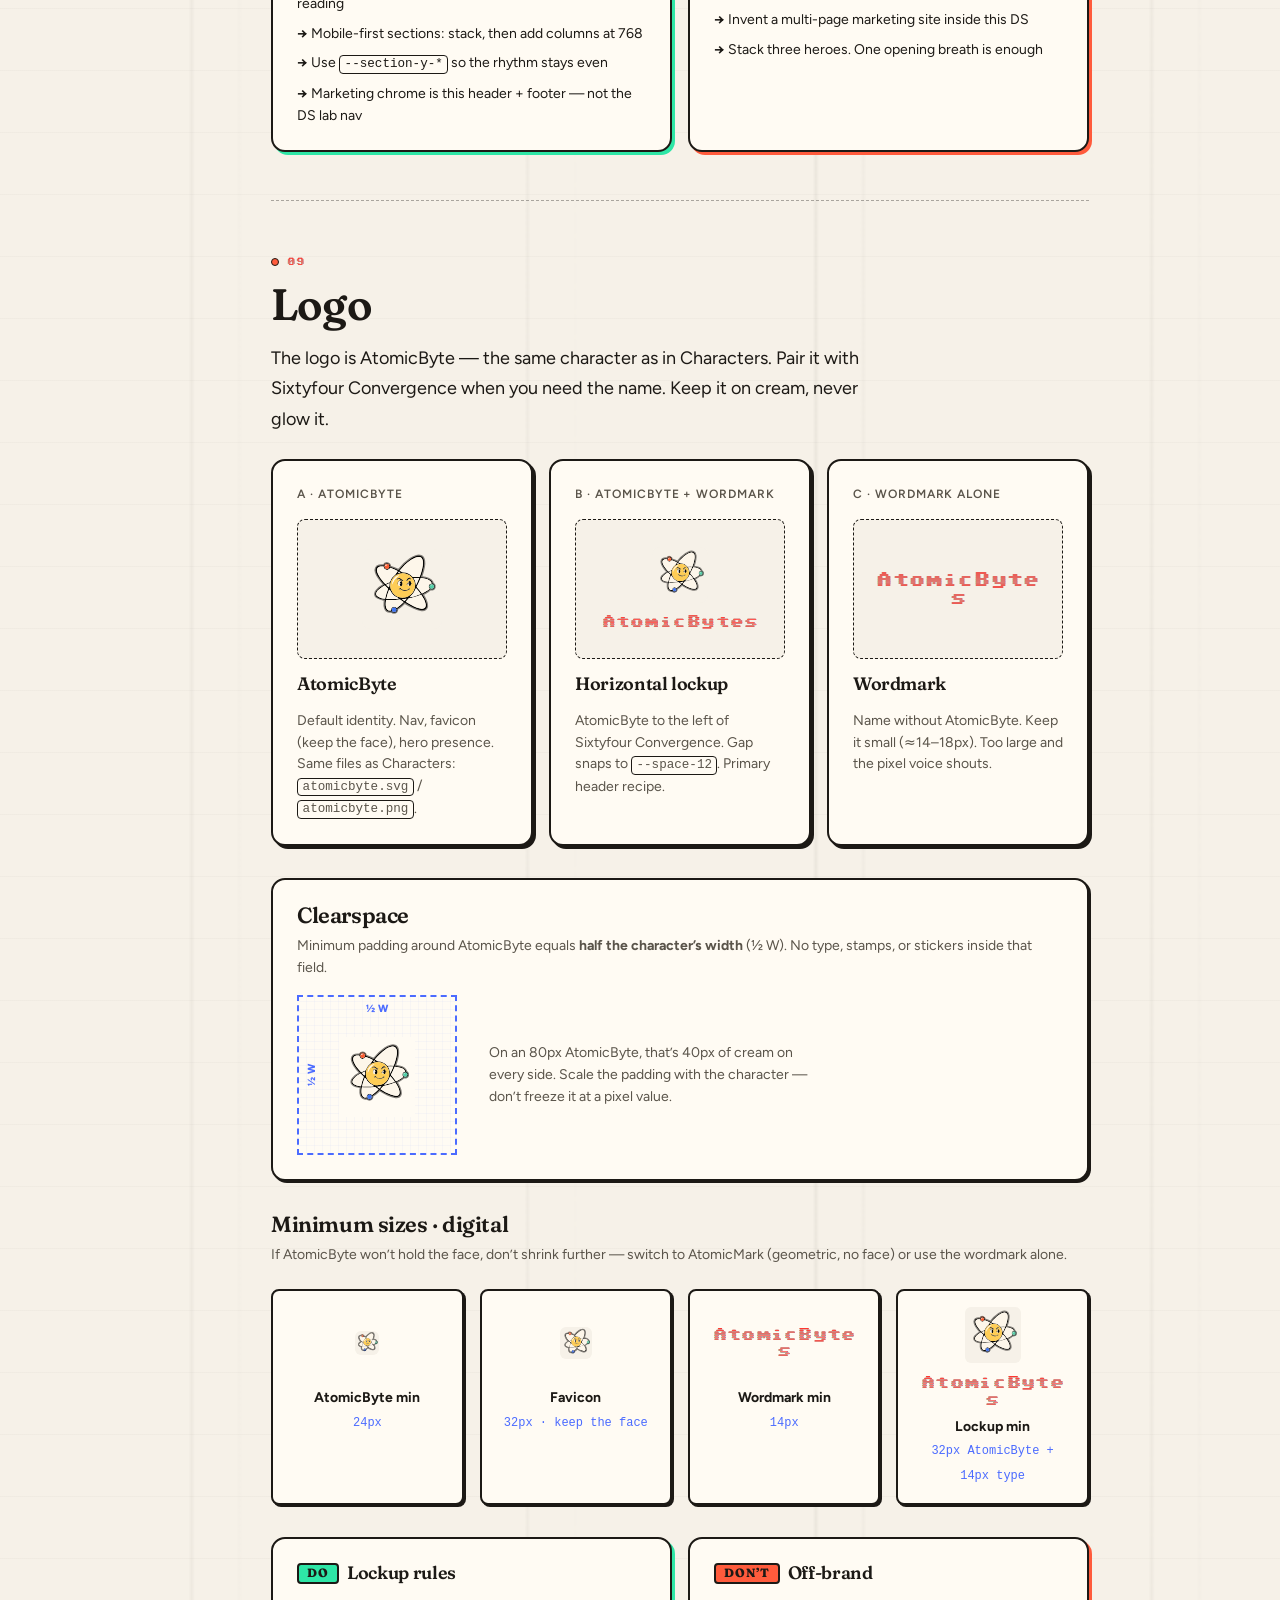
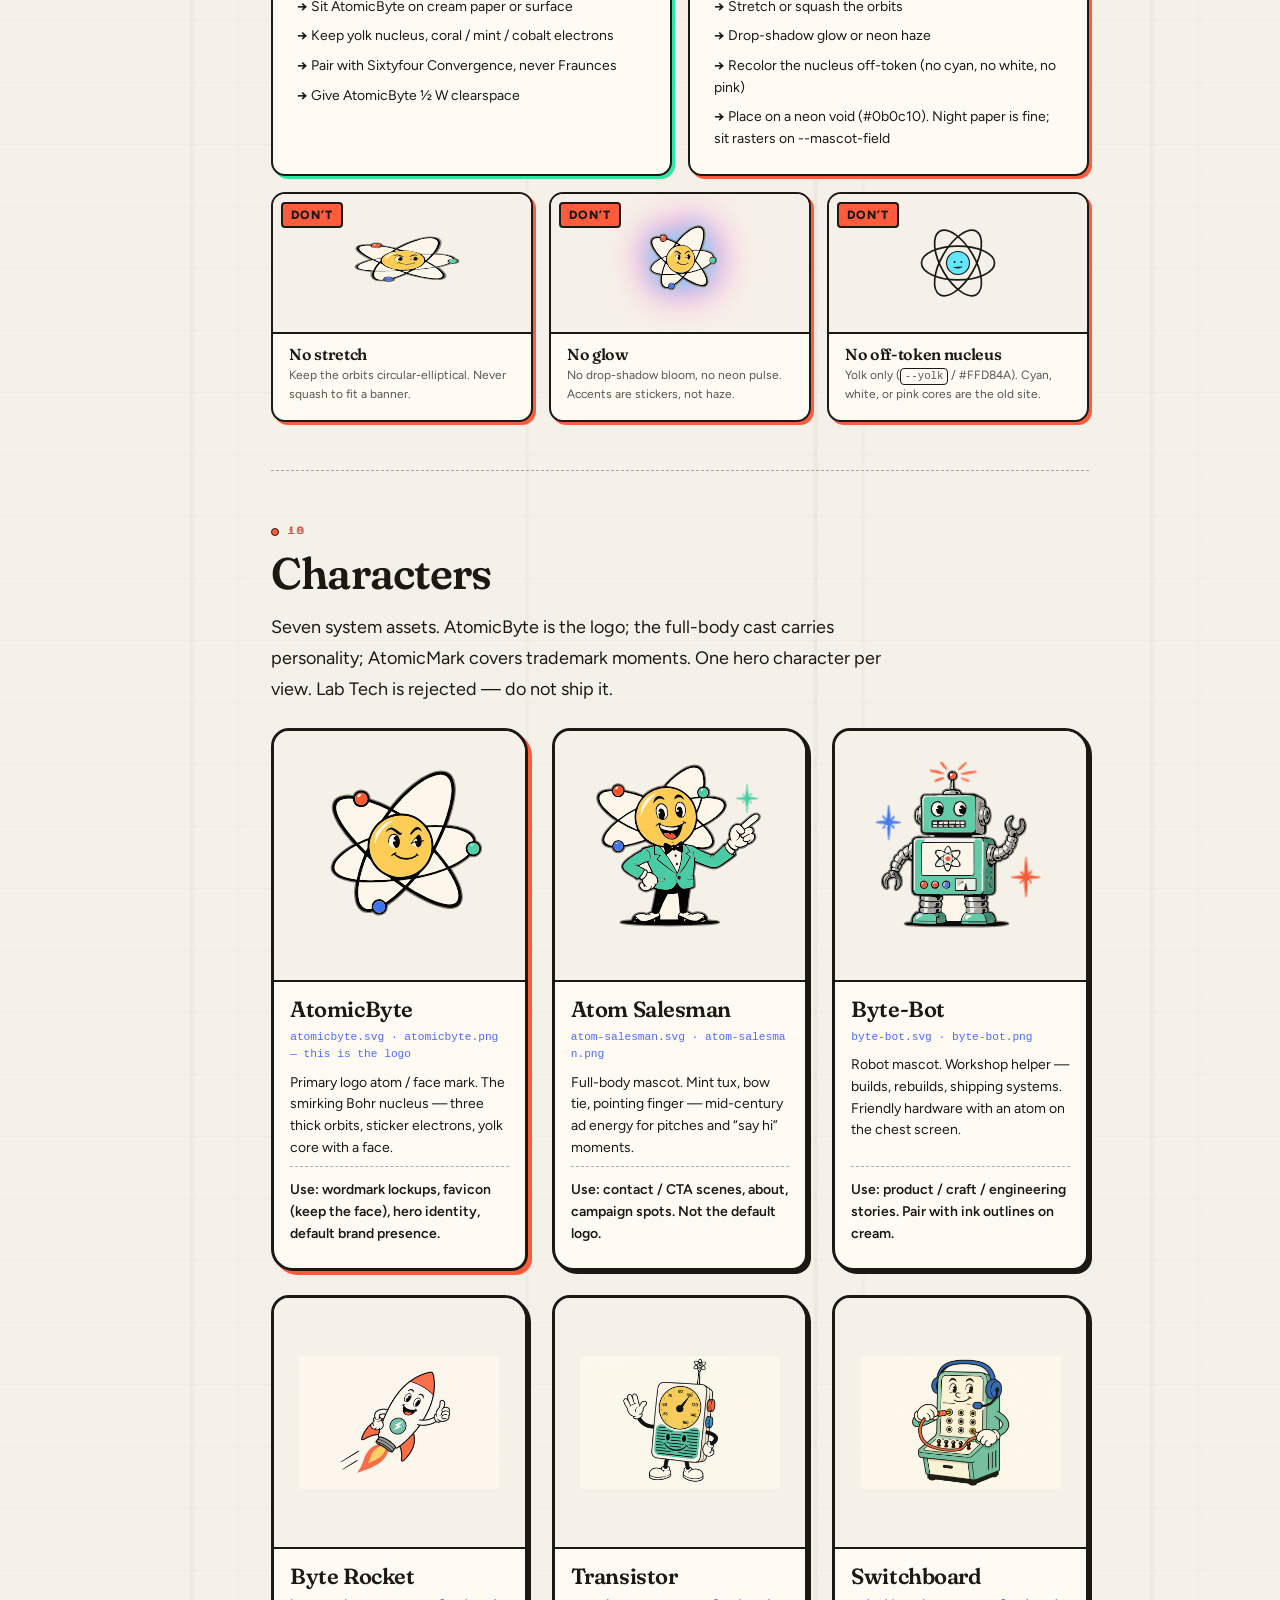
==== commit 171fcd1c: "Update Characters section with expanded cast and quieter Byte Rocket - Update character count from f" ====
--- a/index.html
+++ b/index.html
@@ -1050,7 +1050,7 @@
         <section id="characters" class="ds-section" aria-labelledby="characters-title">
           <p class="sec-kicker"><span class="dot" aria-hidden="true"></span> 10</p>
           <h2 id="characters-title">Characters</h2>
-          <p class="lede">Five system assets. AtomicByte is the logo; the full-body cast carries personality; AtomicMark covers trademark moments. One hero character per view. Lab Tech is rejected — do not ship it.</p>
+          <p class="lede">Seven system assets. AtomicByte is the logo; the full-body cast carries personality; AtomicMark covers trademark moments. One hero character per view. Lab Tech is rejected — do not ship it.</p>
 
           <ul class="char-grid">
             <li class="char-card primary">
@@ -1091,13 +1091,37 @@
 
             <li class="char-card">
               <div class="char-art">
-                <img src="assets/characters/byte-rocket.svg" alt="Byte Rocket — cartoon rocket with a face giving a thumbs-up, trailing atomic sparks" width="200" height="200" loading="lazy">
+                <img src="assets/characters/byte-rocket.png" alt="Byte Rocket — cartoon rocket with a face giving a thumbs-up, simple flame exhaust" width="200" height="200" loading="lazy">
               </div>
               <div class="char-body">
                 <h3>Byte Rocket</h3>
-                <span class="file">byte-rocket.svg · byte-rocket.png</span>
-                <p>Rocket mascot. Launch energy — shipping, releases, “no surprise Fridays.” Atomic exhaust optional.</p>
+                <span class="file">byte-rocket.png — SVG forthcoming</span>
+                <p>Rocket mascot. Launch energy — shipping, releases, “no surprise Fridays.” Quieter artwork with simple flame and speed lines.</p>
                 <p class="char-usage">Use: launch announcements, shipping systems, blog covers about releases.</p>
+              </div>
+            </li>
+
+            <li class="char-card">
+              <div class="char-art">
+                <img src="assets/characters/transistor.png" alt="Transistor — mid-century pocket radio mascot with mint grille face and AM dial" width="200" height="200" loading="lazy">
+              </div>
+              <div class="char-body">
+                <h3>Transistor</h3>
+                <span class="file">transistor.png — SVG forthcoming</span>
+                <p>Pocket radio mascot. Mid-century portable with mint grille face, real AM dial 55–160. Mobile-first, "fits the pocket" energy.</p>
+                <p class="char-usage">Use: mobile-first stories, responsive design, pocket-friendly moments.</p>
+              </div>
+            </li>
+
+            <li class="char-card">
+              <div class="char-art">
+                <img src="assets/characters/switchboard.png" alt="Switchboard — anthropomorphic operator console with cobalt headset and jack panel" width="200" height="200" loading="lazy">
+              </div>
+              <div class="char-body">
+                <h3>Switchboard</h3>
+                <span class="file">switchboard.png — SVG forthcoming</span>
+                <p>Operator console mascot. Anthropomorphic switchboard with cobalt headset and jack panel. Contact and connection energy without the pitch.</p>
+                <p class="char-usage">Use: contact moments, hello@, inbox stories. Not the Salesman's pitch energy.</p>
               </div>
             </li>
 
@@ -1117,7 +1141,7 @@
           <div class="usage-callout">
             <h3>When to use which</h3>
             <ul>
-              <li><strong>AtomicByte is the logo</strong> — same asset in Logo and Characters. Header, favicon, hero. Keep the face when you shrink it. Every cast member ships a <code>.svg</code> source next to the PNG.</li>
+              <li><strong>AtomicByte is the logo</strong> — same asset in Logo and Characters. Header, favicon, hero. Keep the face when you shrink it. Most cast members ship a <code>.svg</code> source next to the PNG; some are PNG-only with SVG forthcoming.</li>
               <li><strong>Full characters (Salesman, Bot, Rocket)</strong> — personality beats. One at a time on a surface; don’t cast the whole crew in one card.</li>
               <li><strong>Trademark (AtomicMark)</strong> — geometric, no face. Seals, legal, quiet corners.</li>
               <li><strong>Rejected</strong> — Lab Tech. Do not include in the system or the live site.</li>
@@ -1174,12 +1198,34 @@
               <tr>
                 <td>
                   <span class="who">
-                    <img src="assets/characters/byte-rocket.svg" alt="" width="36" height="36">
+                    <img src="assets/characters/byte-rocket.png" alt="" width="36" height="36">
                     Byte Rocket
                   </span>
                 </td>
                 <td>Launch / velocity</td>
                 <td>Shipping, releases, “no surprise Fridays”</td>
+                <td>~120px tall</td>
+              </tr>
+              <tr>
+                <td>
+                  <span class="who">
+                    <img src="assets/characters/transistor.png" alt="" width="36" height="36">
+                    Transistor
+                  </span>
+                </td>
+                <td>Mobile / pocket</td>
+                <td>Mobile-first, responsive design, "fits the pocket" stories</td>
+                <td>~120px tall</td>
+              </tr>
+              <tr>
+                <td>
+                  <span class="who">
+                    <img src="assets/characters/switchboard.png" alt="" width="36" height="36">
+                    Switchboard
+                  </span>
+                </td>
+                <td>Contact / connection</td>
+                <td>Contact moments, hello@, inbox stories</td>
                 <td>~120px tall</td>
               </tr>
               <tr>
--- a/ds.css
+++ b/ds.css
@@ -1926,11 +1926,8 @@
 .theme-toggle button + button {
   border-left: var(--stroke-thin) solid var(--ink);
 }
-.theme-toggle button[aria-pressed="true"][data-theme-set="light"] {
-  background: var(--yolk);
-}
-.theme-toggle button[aria-pressed="true"][data-theme-set="dark"] {
-  background: var(--print-ink); /* night ink so cobalt crescent pops; never invert to cream */
+.theme-toggle button[aria-pressed="true"] {
+  background: var(--yolk); /* active segment always yolk — reads on cream and night paper */
 }
 .side-nav .theme-toggle {
   display: flex;
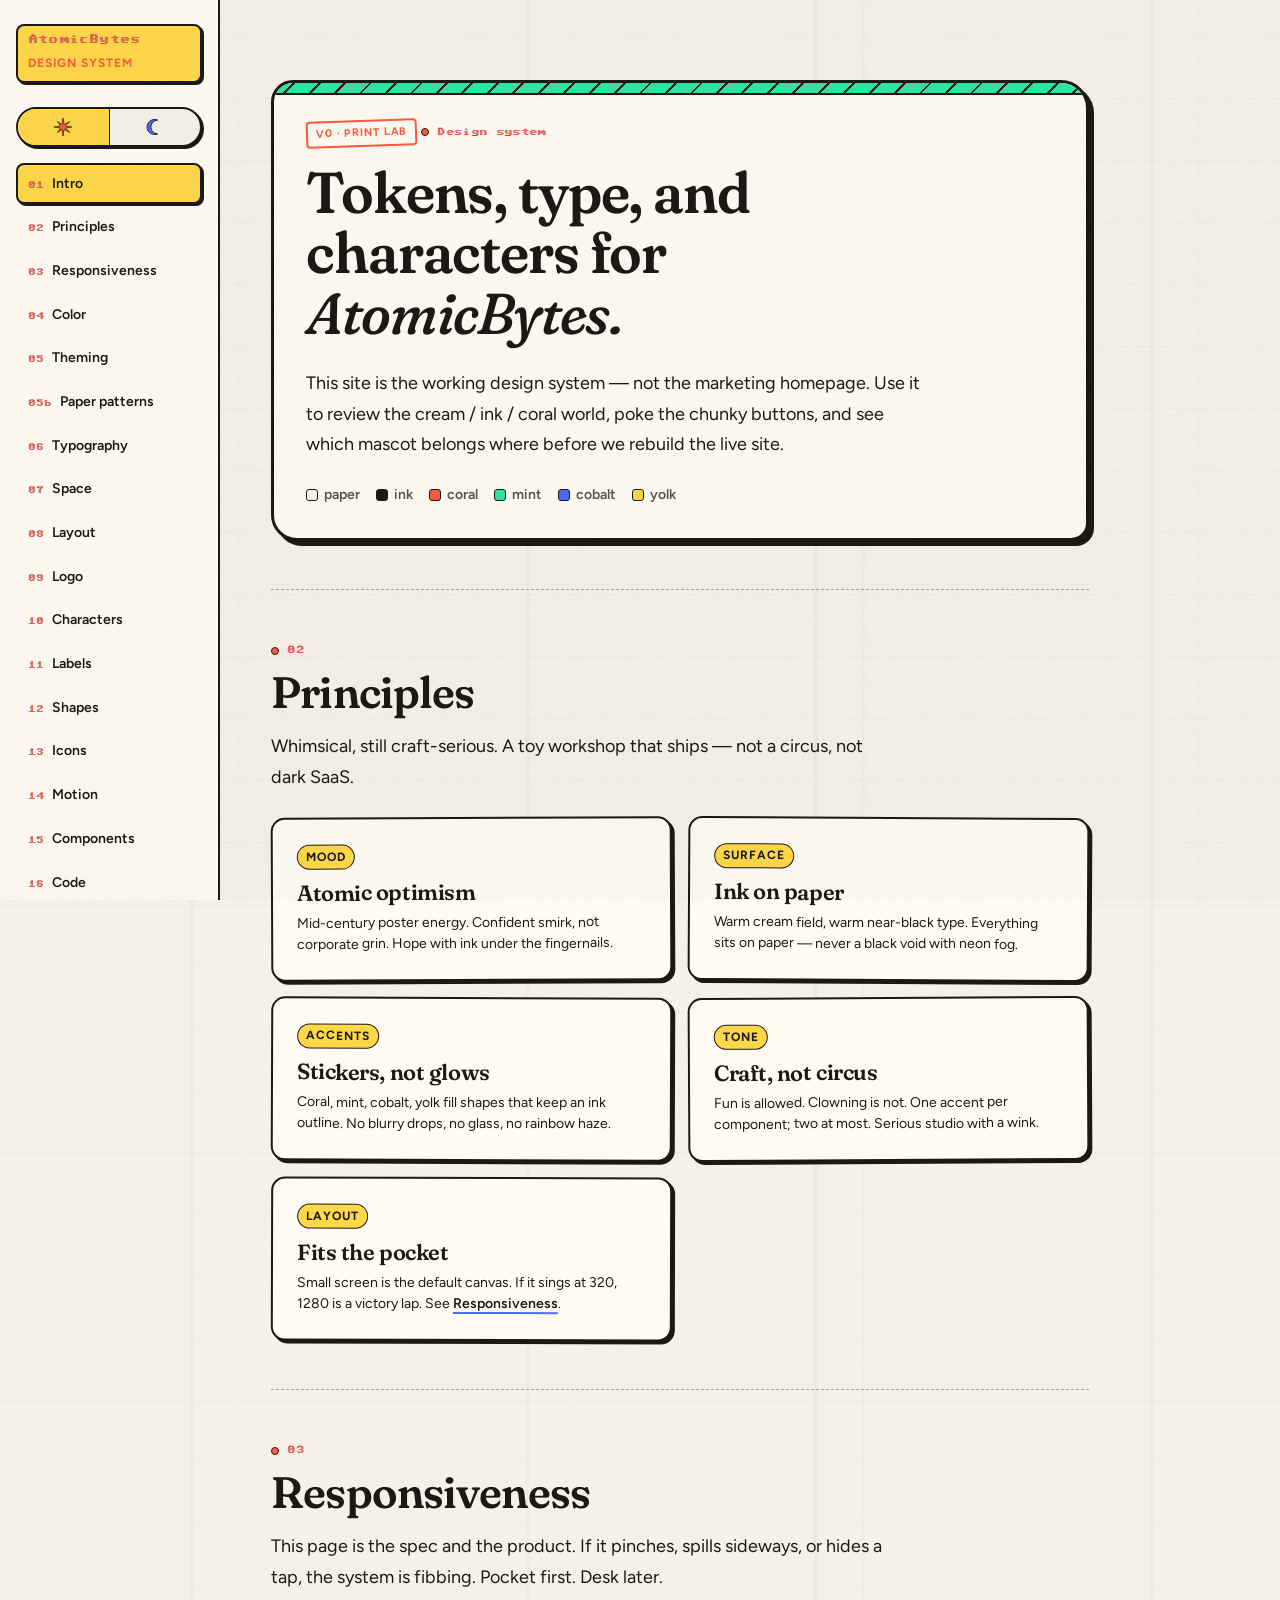
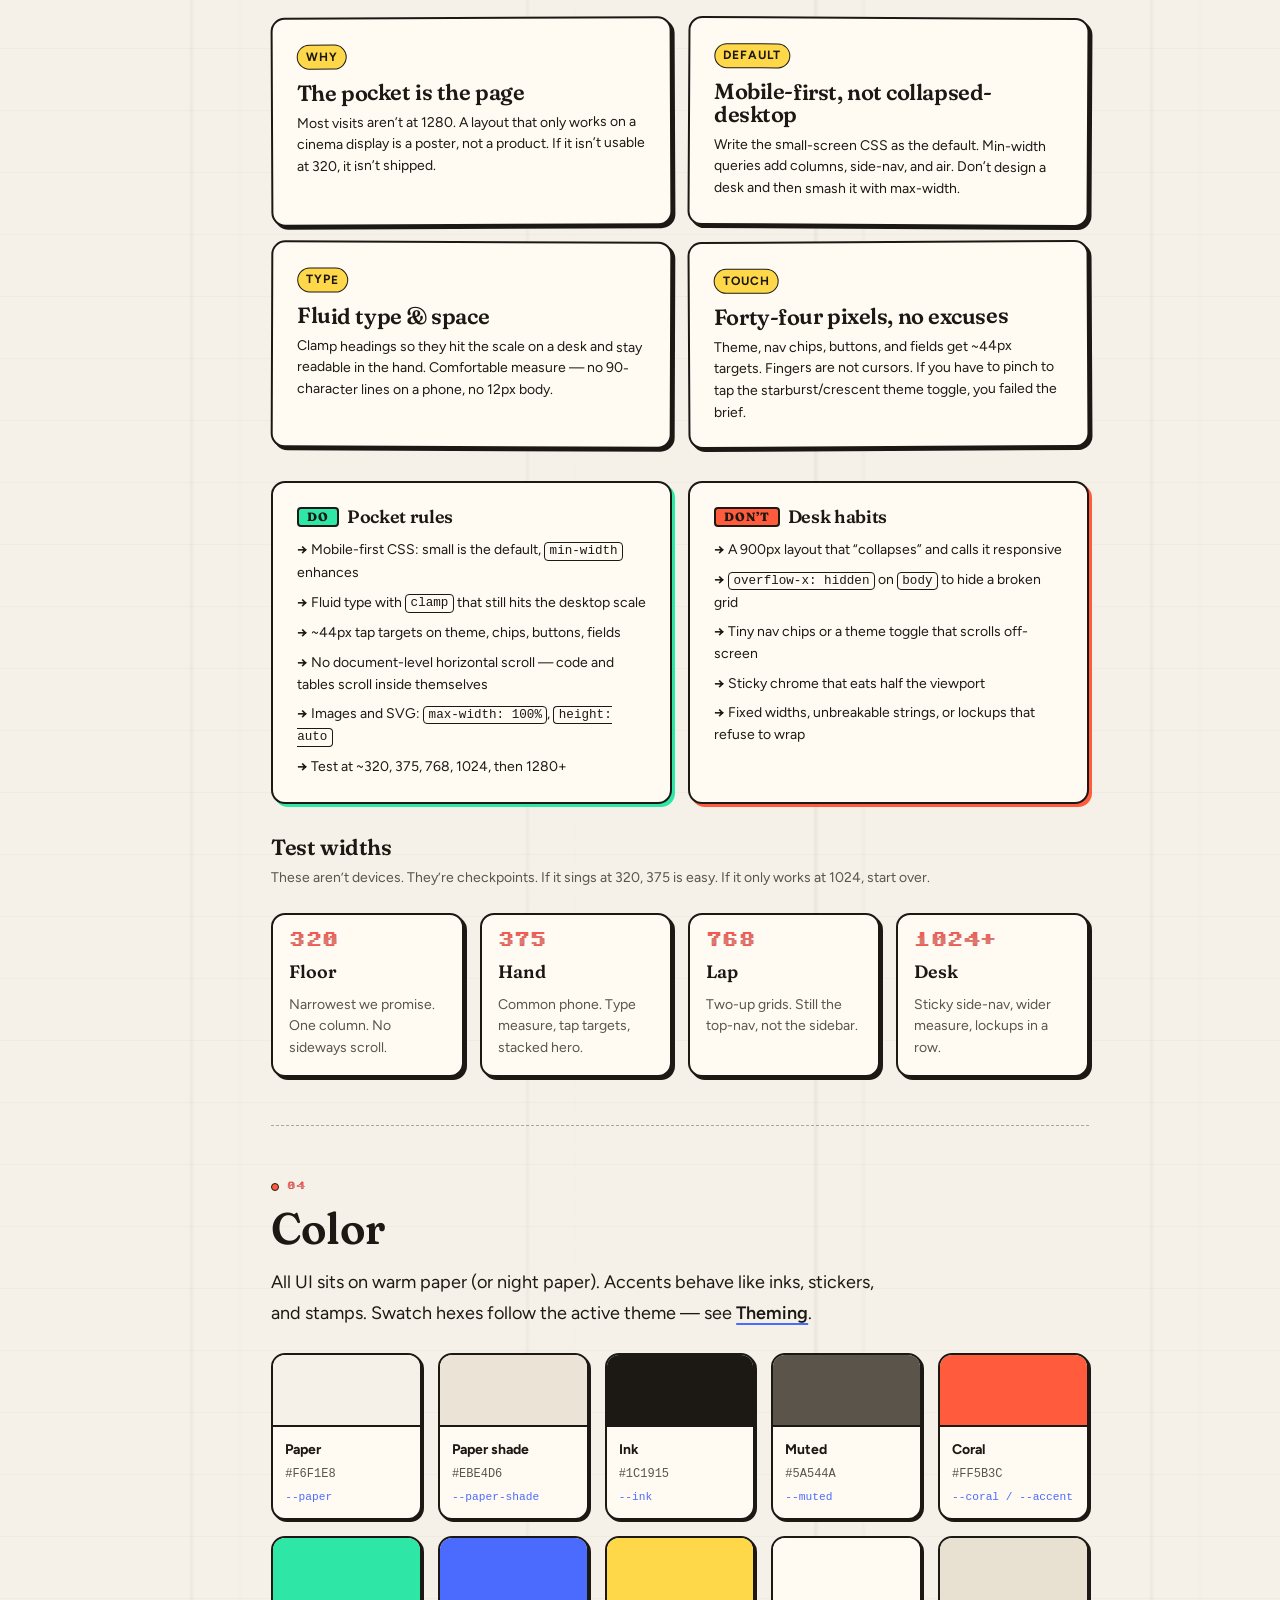
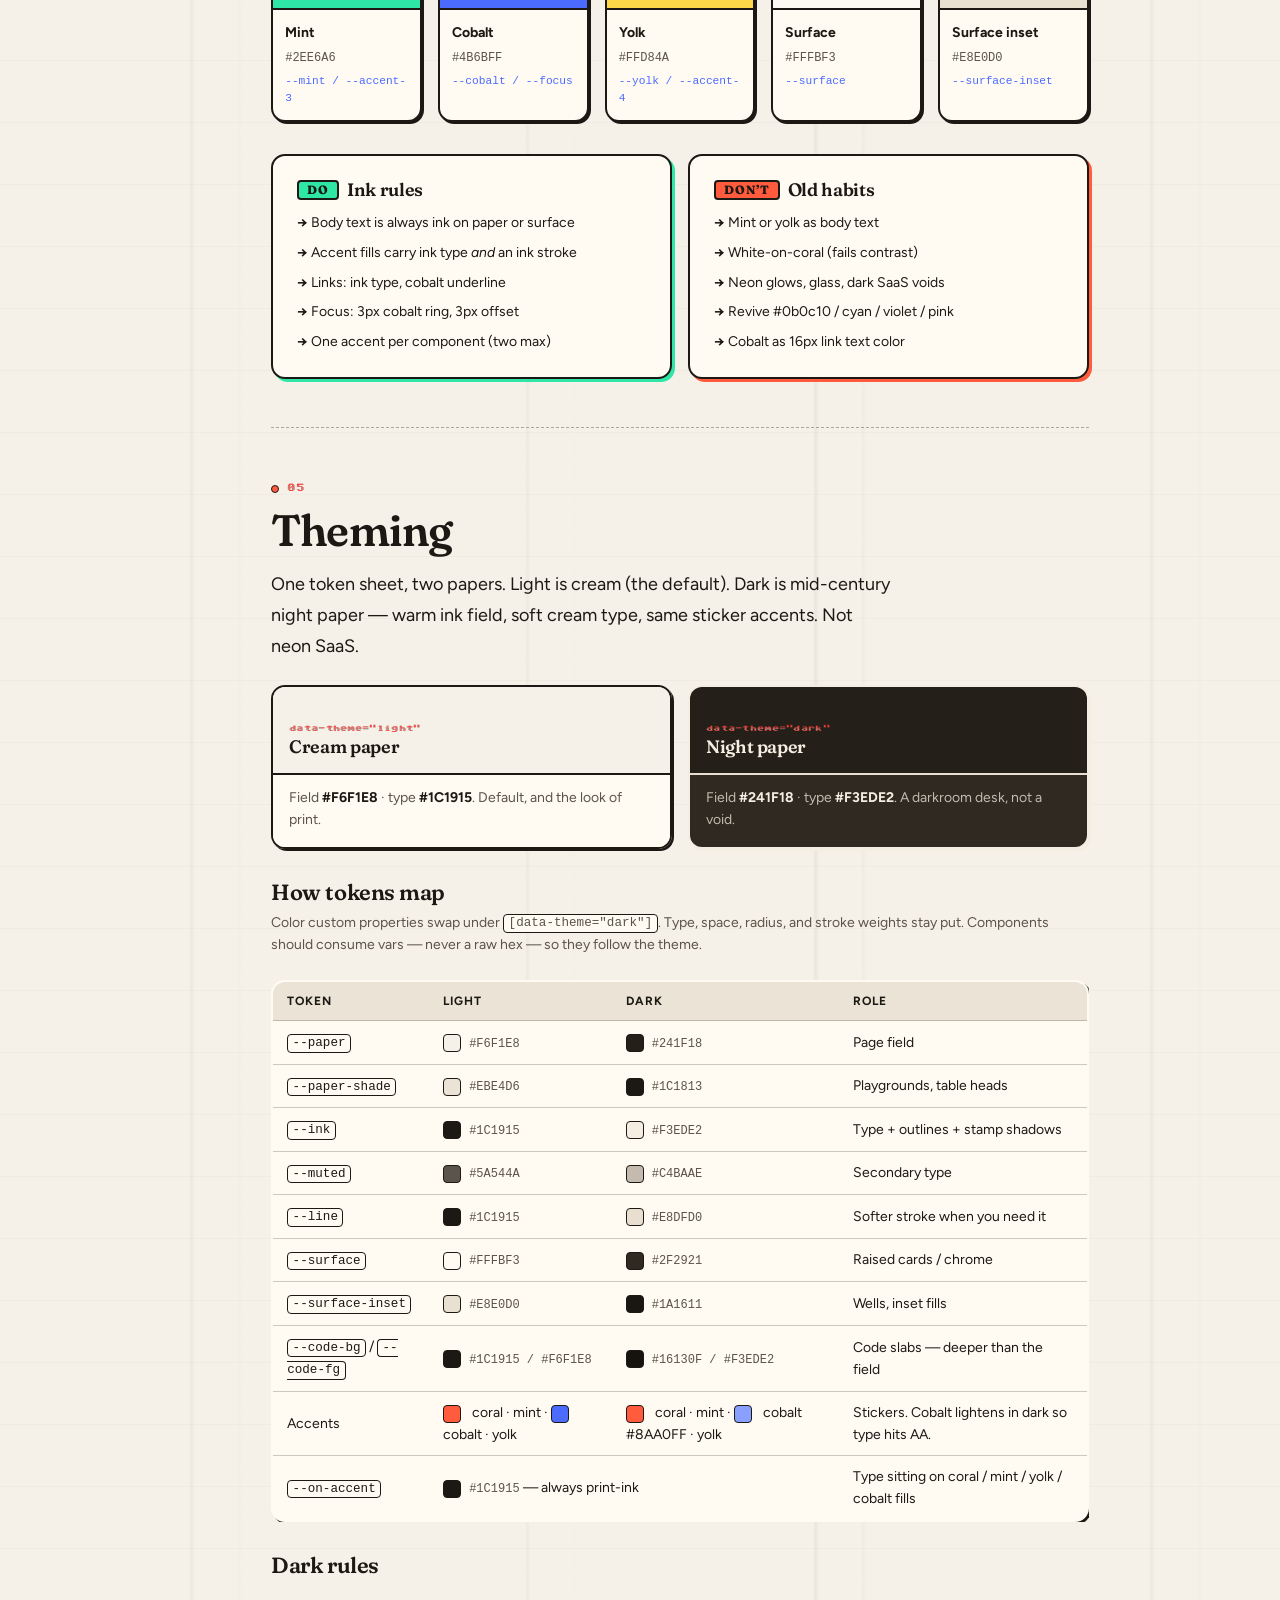
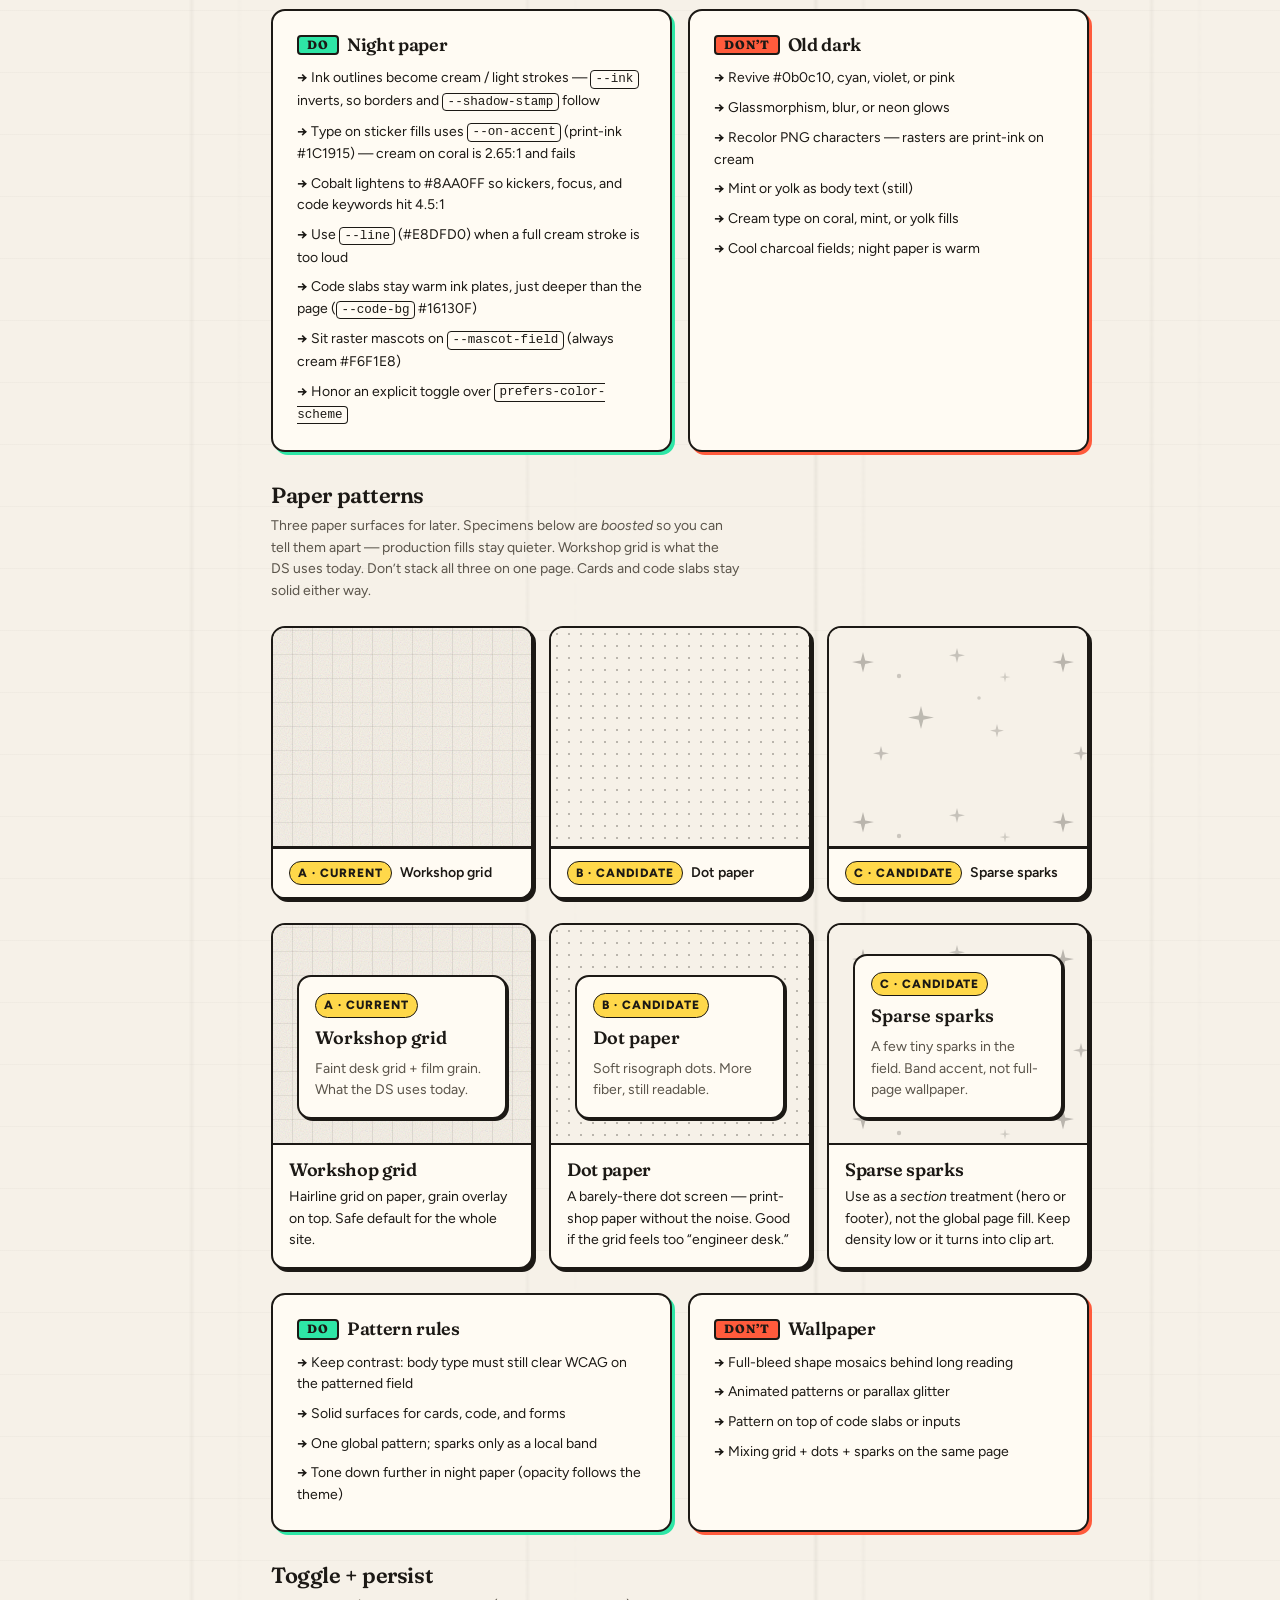
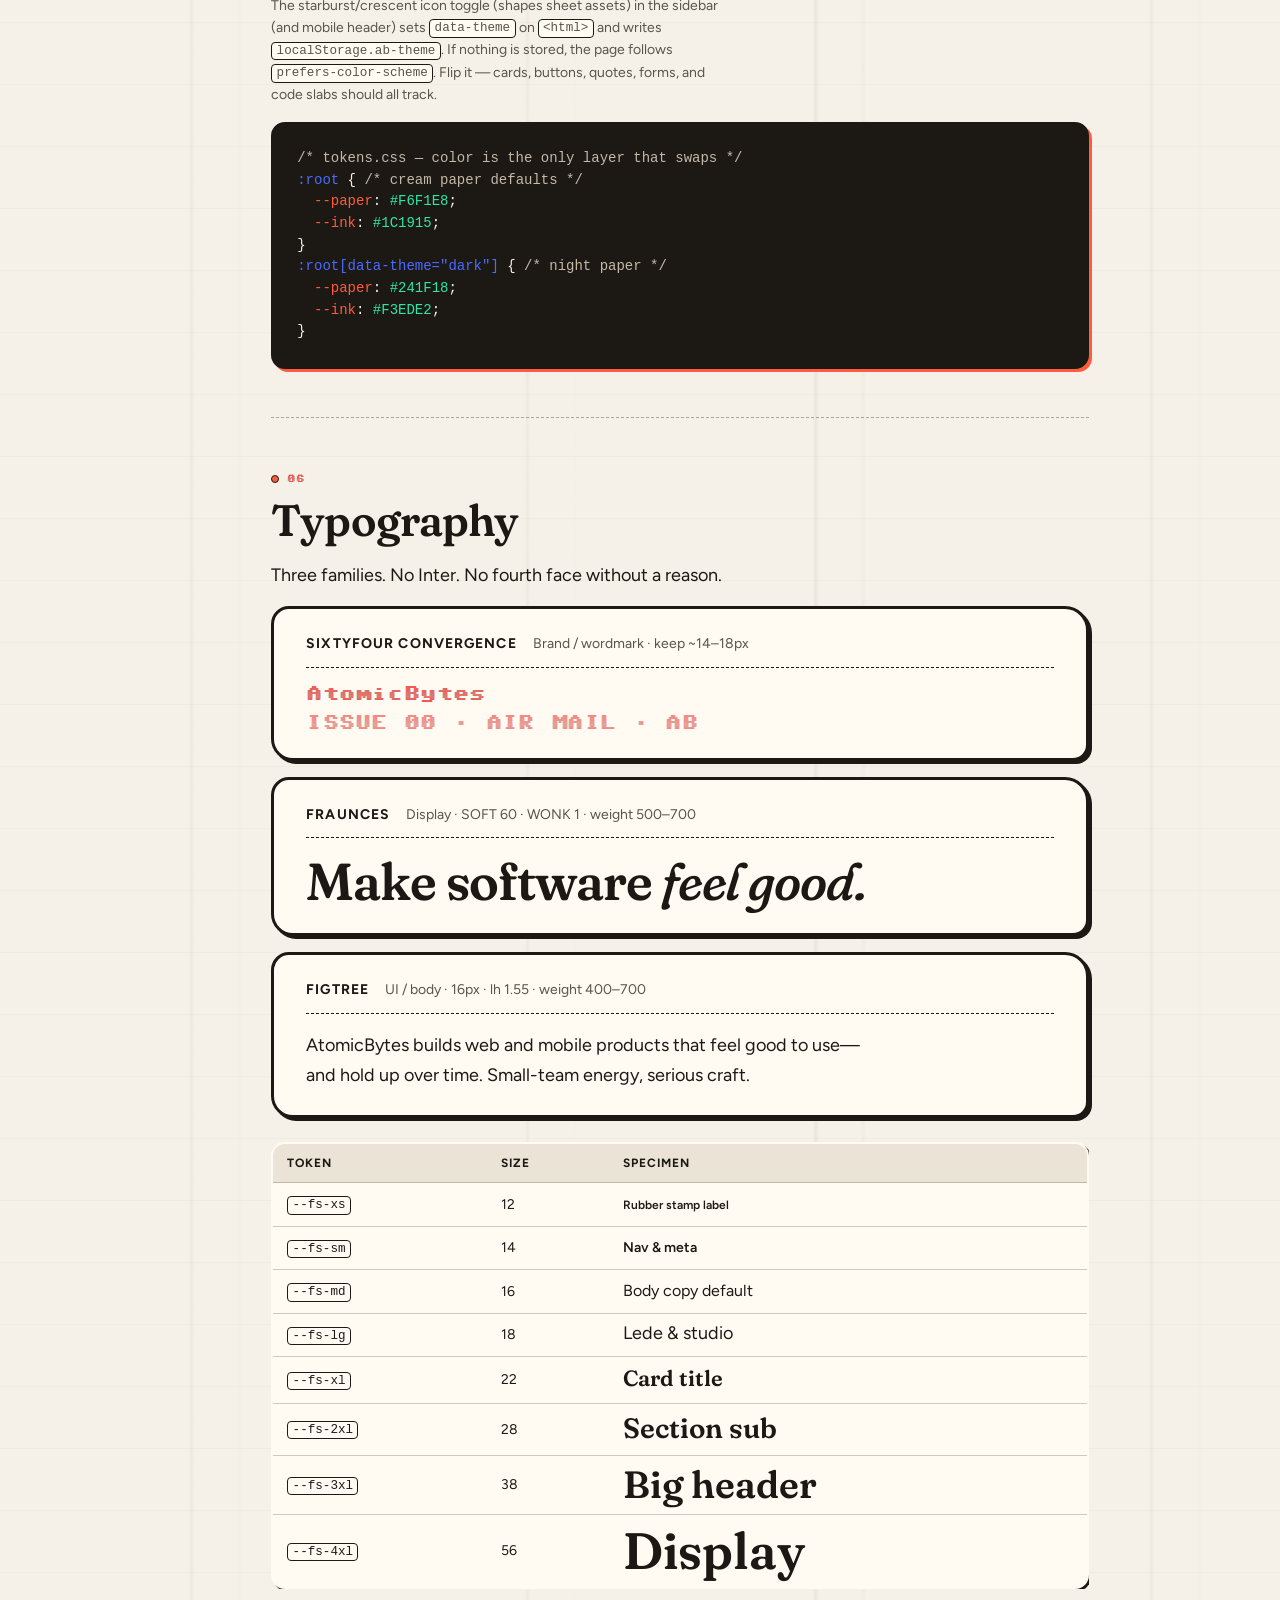
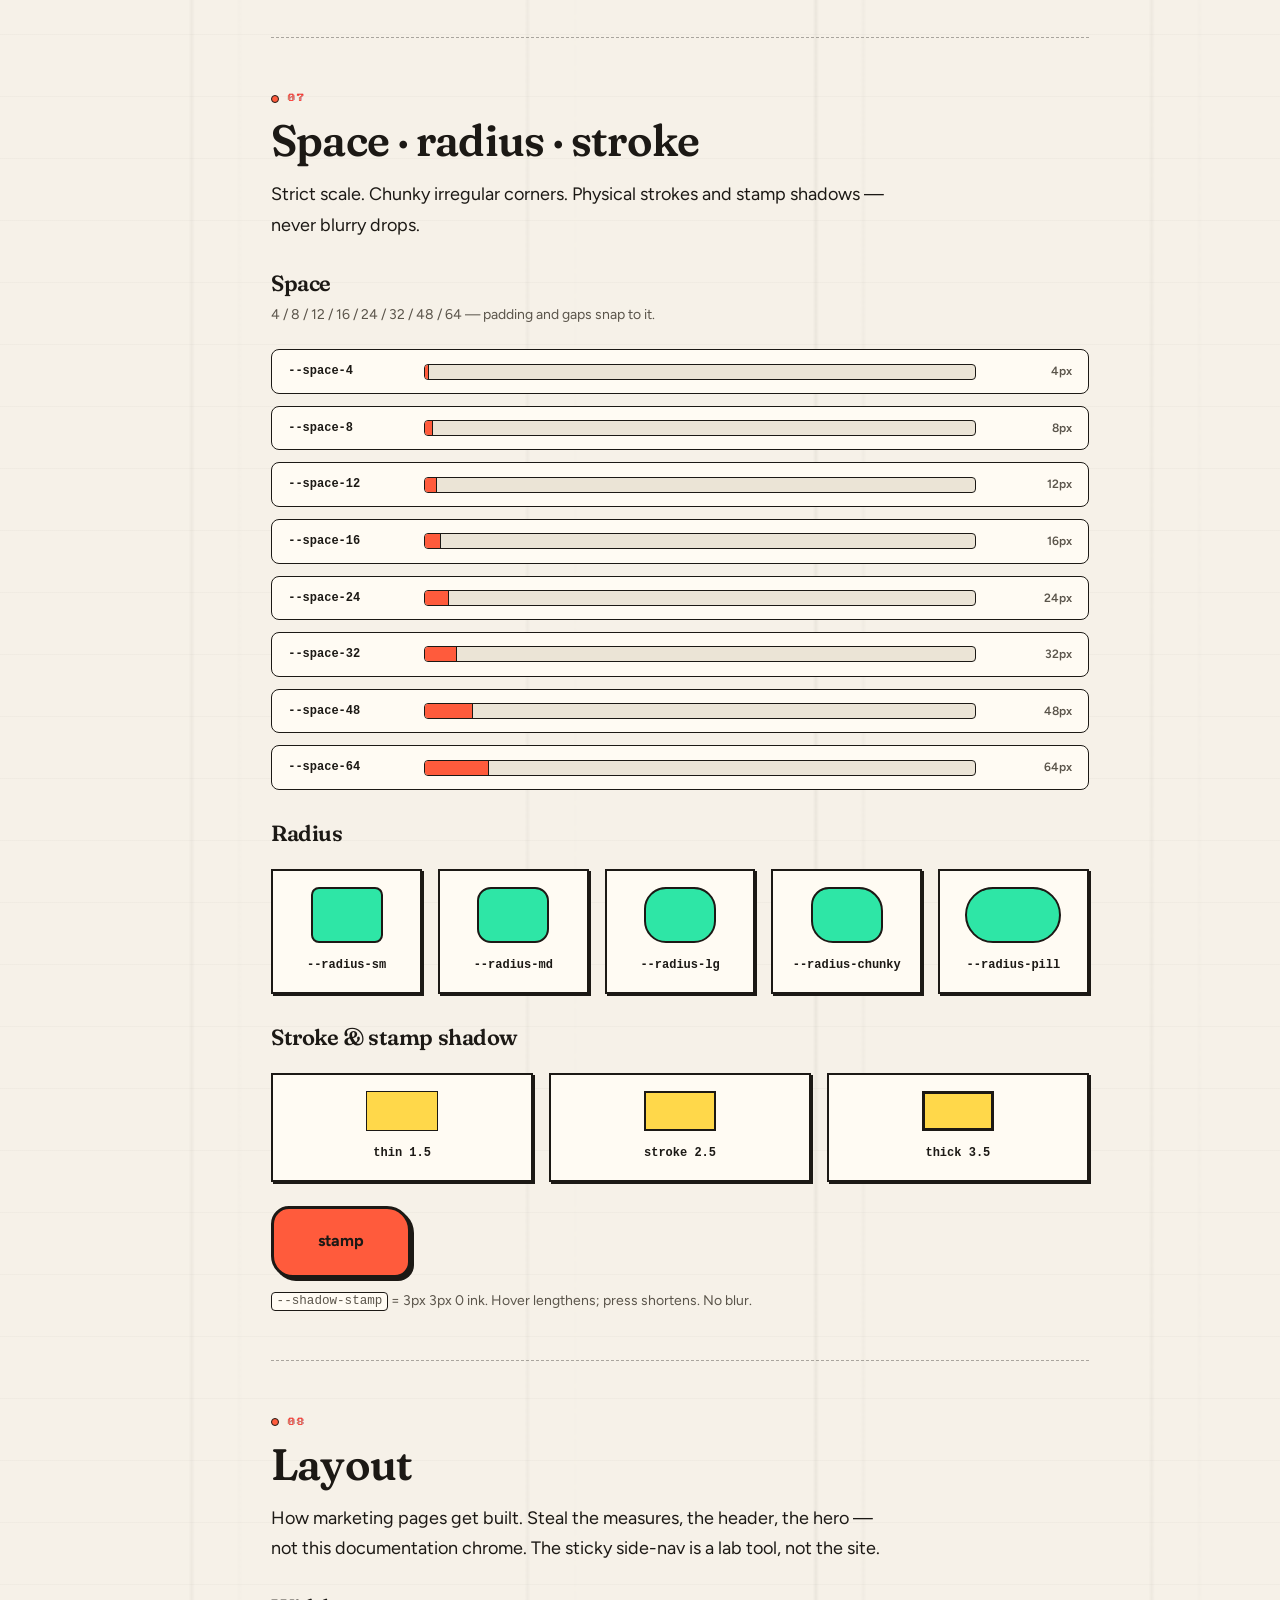
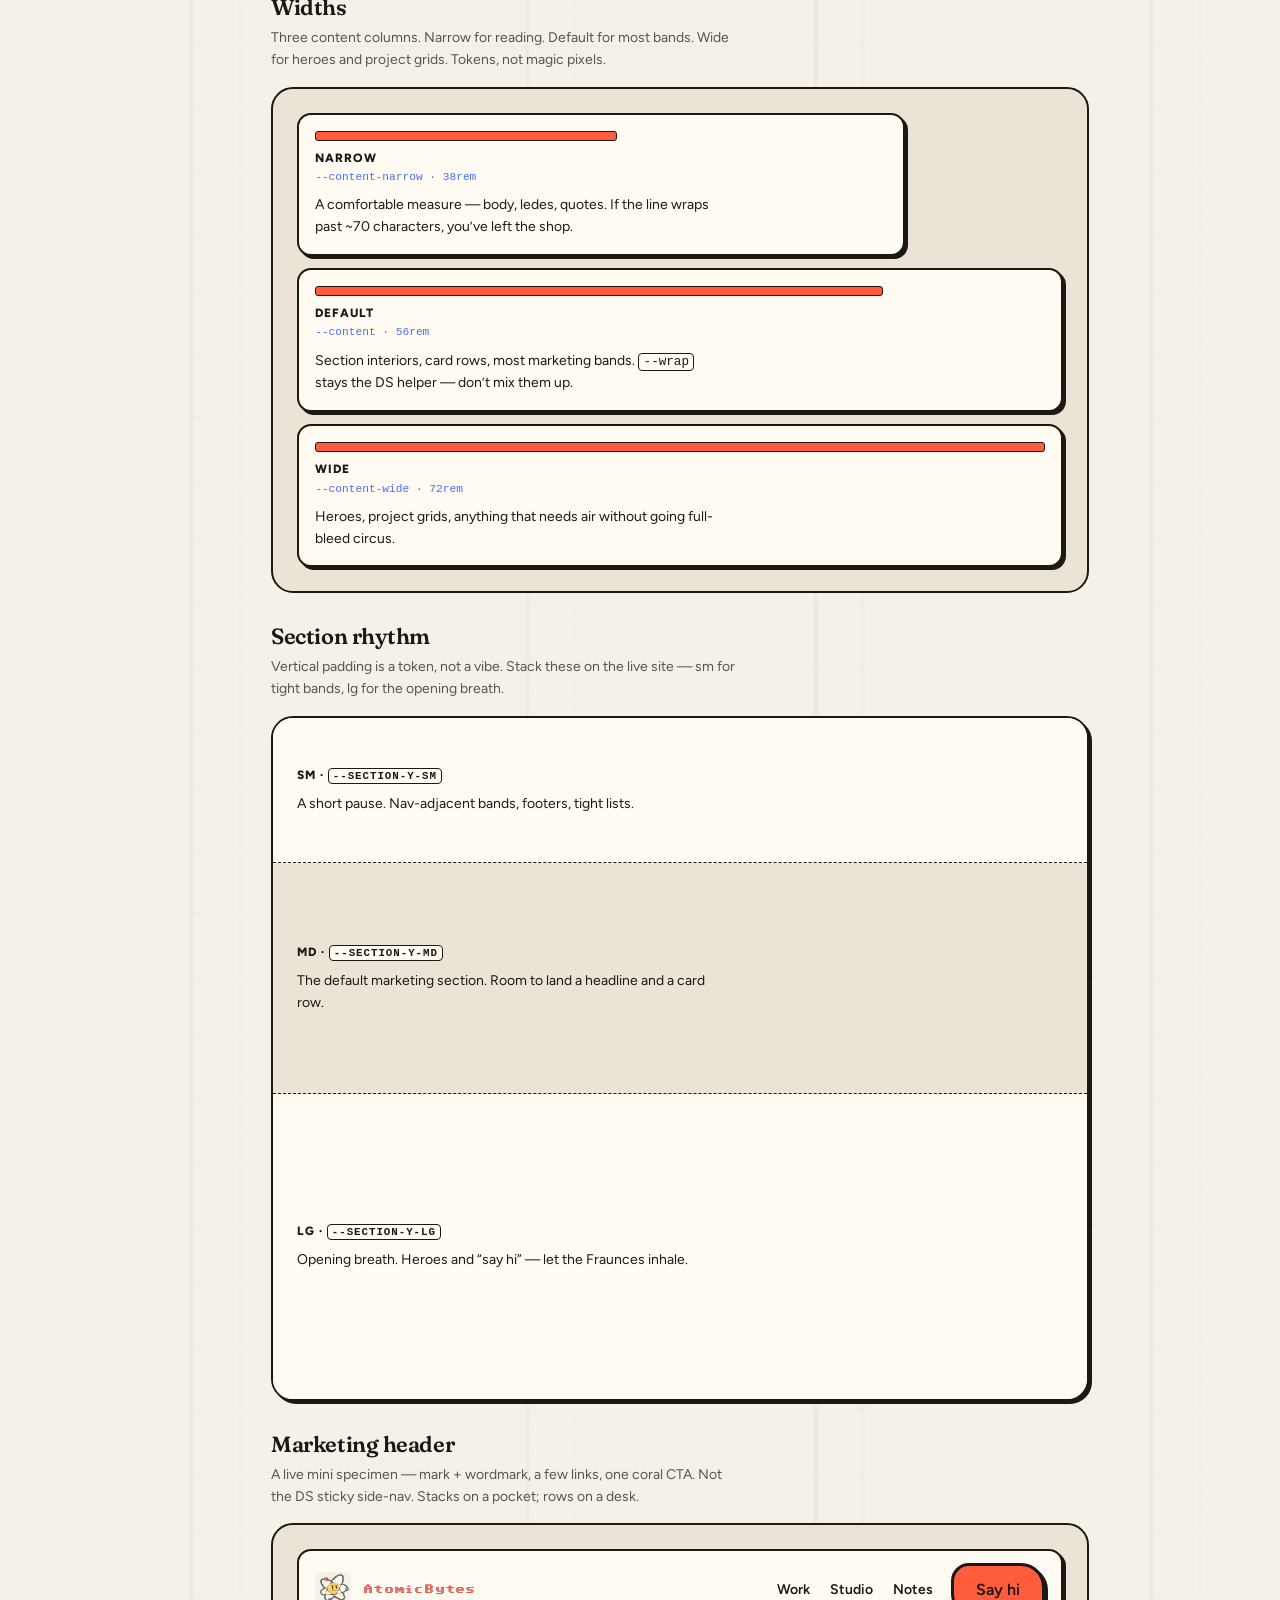
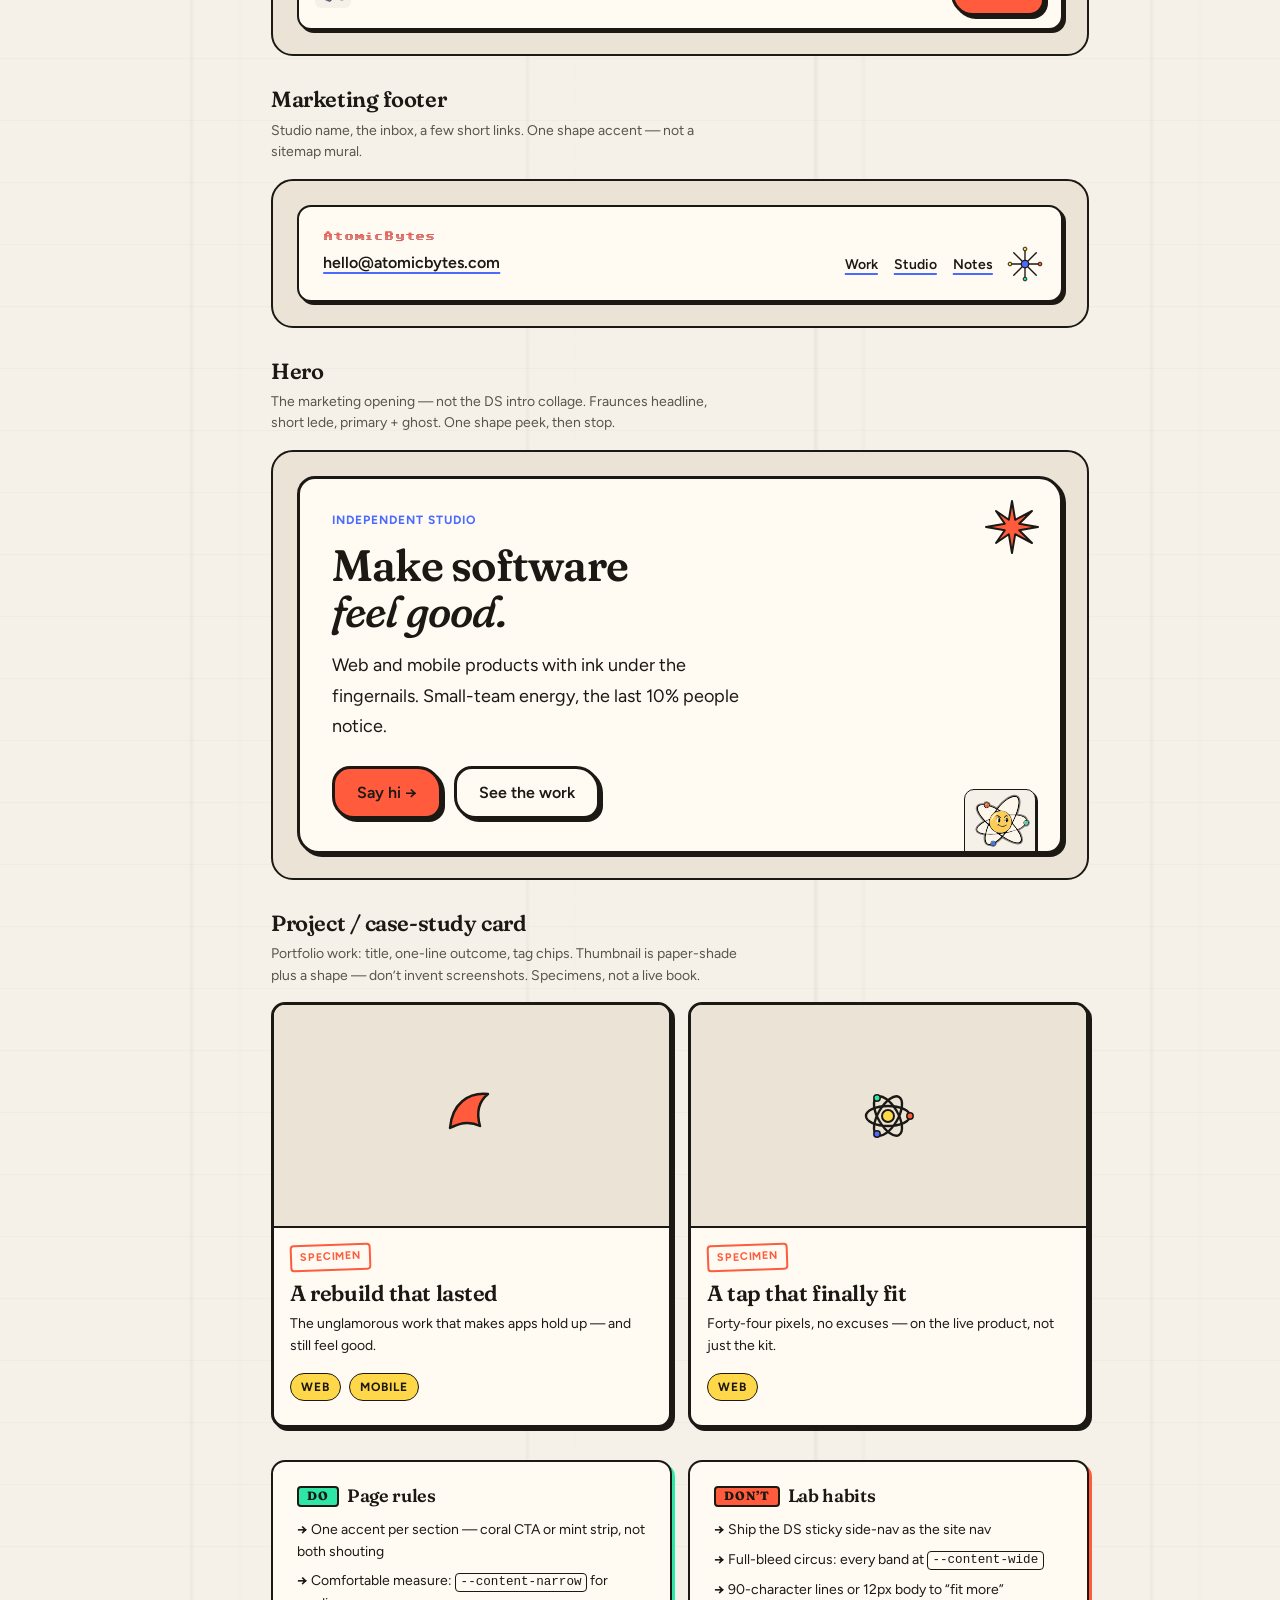
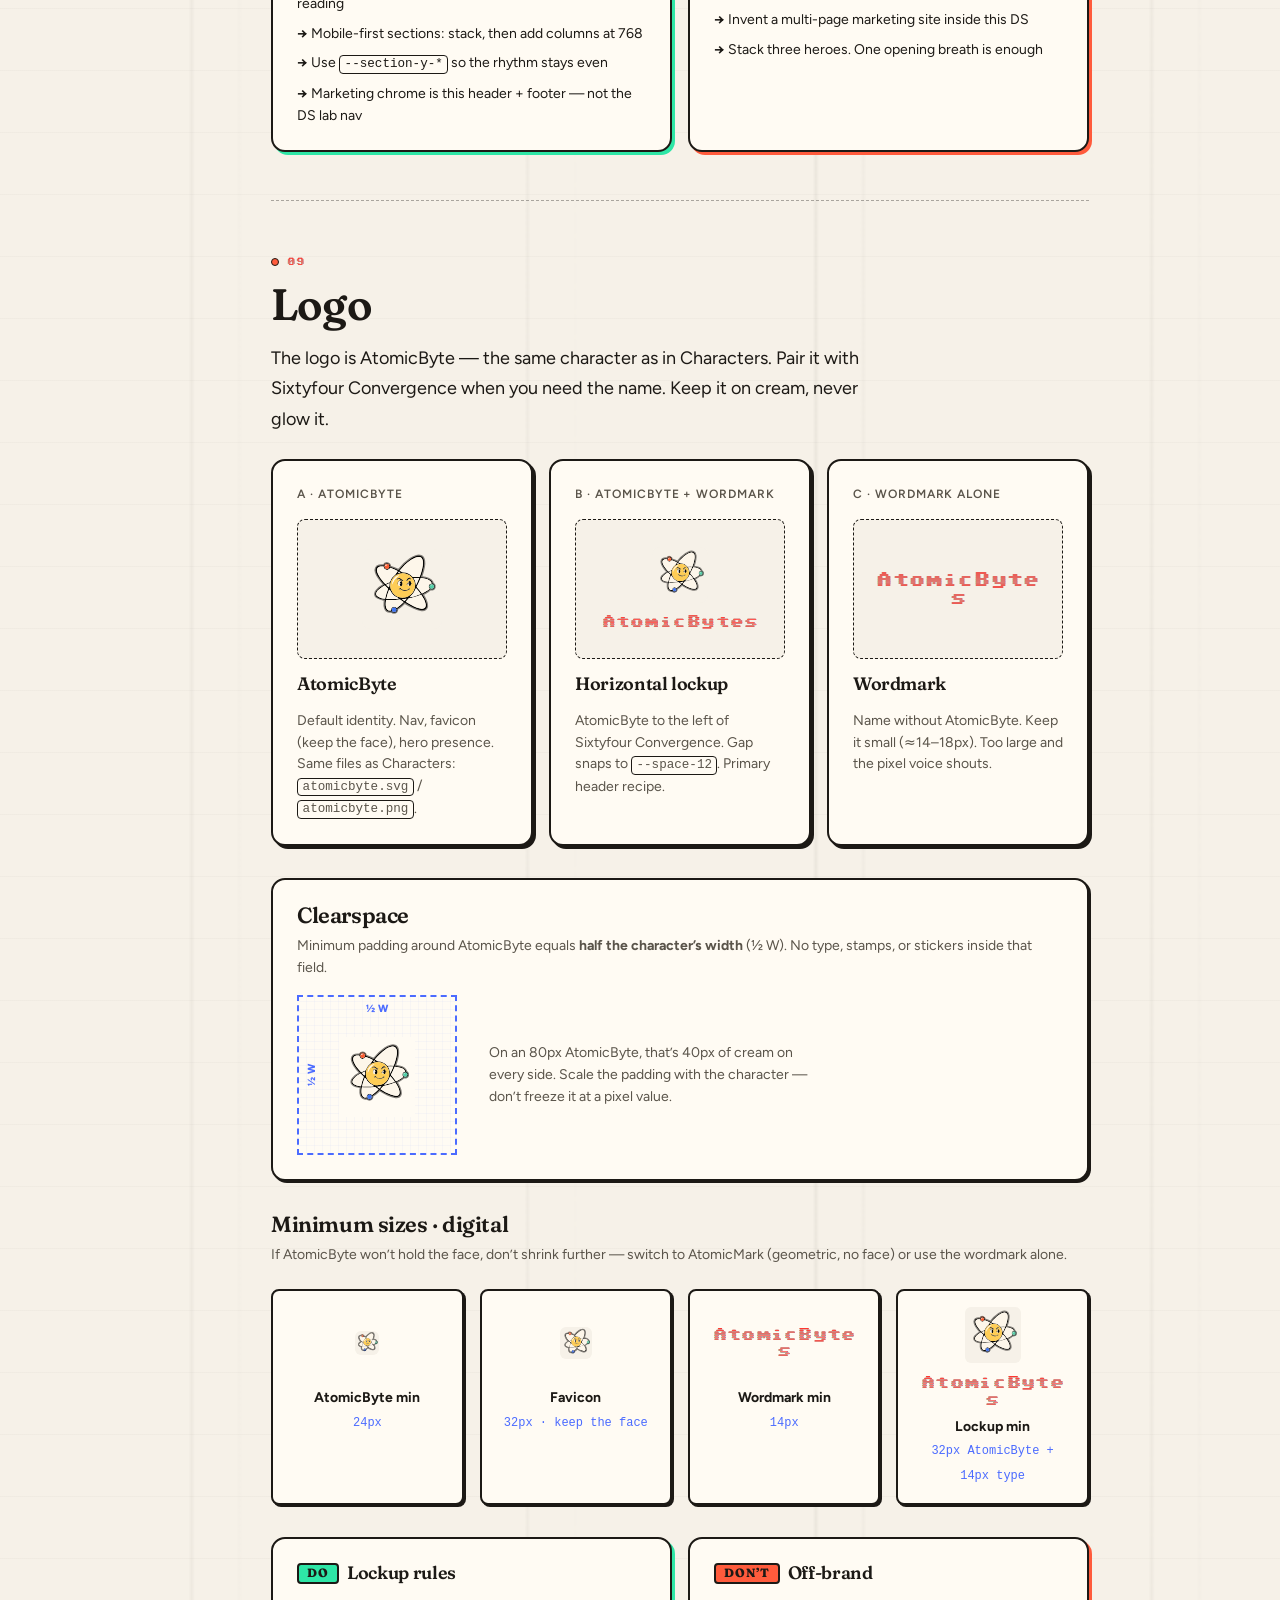
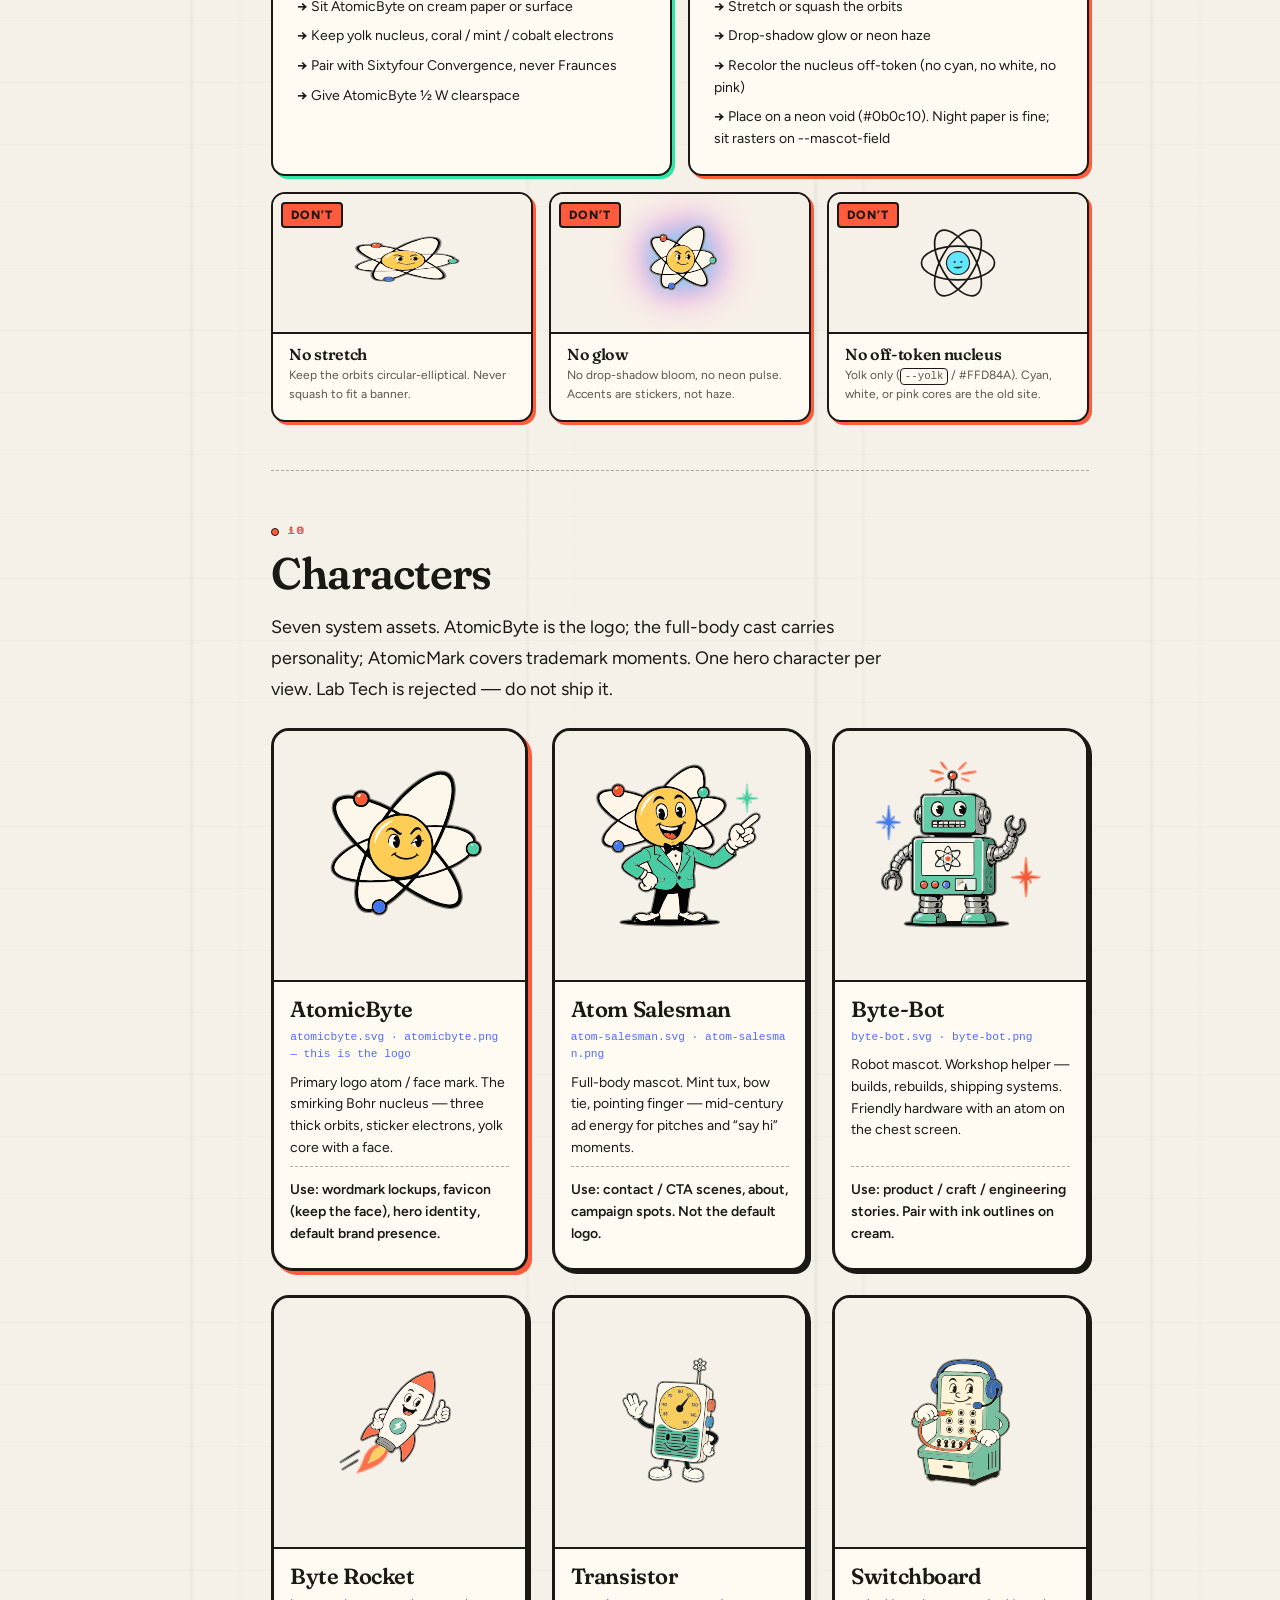
==== commit 90da177c: "Wire transparent SVGs for Rocket, Transistor, and Switchboard" ====
--- a/index.html
+++ b/index.html
@@ -1091,11 +1091,11 @@
 
             <li class="char-card">
               <div class="char-art">
-                <img src="assets/characters/byte-rocket.png" alt="Byte Rocket — cartoon rocket with a face giving a thumbs-up, simple flame exhaust" width="200" height="200" loading="lazy">
+                <img src="assets/characters/byte-rocket.svg" alt="Byte Rocket — cartoon rocket with a face giving a thumbs-up, simple flame exhaust" width="200" height="200" loading="lazy">
               </div>
               <div class="char-body">
                 <h3>Byte Rocket</h3>
-                <span class="file">byte-rocket.png — SVG forthcoming</span>
+                <span class="file">byte-rocket.svg · byte-rocket.png</span>
                 <p>Rocket mascot. Launch energy — shipping, releases, “no surprise Fridays.” Quieter artwork with simple flame and speed lines.</p>
                 <p class="char-usage">Use: launch announcements, shipping systems, blog covers about releases.</p>
               </div>
@@ -1103,11 +1103,11 @@
 
             <li class="char-card">
               <div class="char-art">
-                <img src="assets/characters/transistor.png" alt="Transistor — mid-century pocket radio mascot with mint grille face and AM dial" width="200" height="200" loading="lazy">
+                <img src="assets/characters/transistor.svg" alt="Transistor — mid-century pocket radio mascot with mint grille face and AM dial" width="200" height="200" loading="lazy">
               </div>
               <div class="char-body">
                 <h3>Transistor</h3>
-                <span class="file">transistor.png — SVG forthcoming</span>
+                <span class="file">transistor.svg · transistor.png</span>
                 <p>Pocket radio mascot. Mid-century portable with mint grille face, real AM dial 55–160. Mobile-first, "fits the pocket" energy.</p>
                 <p class="char-usage">Use: mobile-first stories, responsive design, pocket-friendly moments.</p>
               </div>
@@ -1115,11 +1115,11 @@
 
             <li class="char-card">
               <div class="char-art">
-                <img src="assets/characters/switchboard.png" alt="Switchboard — anthropomorphic operator console with cobalt headset and jack panel" width="200" height="200" loading="lazy">
+                <img src="assets/characters/switchboard.svg" alt="Switchboard — anthropomorphic operator console with cobalt headset and jack panel" width="200" height="200" loading="lazy">
               </div>
               <div class="char-body">
                 <h3>Switchboard</h3>
-                <span class="file">switchboard.png — SVG forthcoming</span>
+                <span class="file">switchboard.svg · switchboard.png</span>
                 <p>Operator console mascot. Anthropomorphic switchboard with cobalt headset and jack panel. Contact and connection energy without the pitch.</p>
                 <p class="char-usage">Use: contact moments, hello@, inbox stories. Not the Salesman's pitch energy.</p>
               </div>
@@ -1141,7 +1141,7 @@
           <div class="usage-callout">
             <h3>When to use which</h3>
             <ul>
-              <li><strong>AtomicByte is the logo</strong> — same asset in Logo and Characters. Header, favicon, hero. Keep the face when you shrink it. Most cast members ship a <code>.svg</code> source next to the PNG; some are PNG-only with SVG forthcoming.</li>
+              <li><strong>AtomicByte is the logo</strong> — same asset in Logo and Characters. Header, favicon, hero. Keep the face when you shrink it. Every cast member ships a <code>.svg</code> source next to the PNG.</li>
               <li><strong>Full characters (Salesman, Bot, Rocket)</strong> — personality beats. One at a time on a surface; don’t cast the whole crew in one card.</li>
               <li><strong>Trademark (AtomicMark)</strong> — geometric, no face. Seals, legal, quiet corners.</li>
               <li><strong>Rejected</strong> — Lab Tech. Do not include in the system or the live site.</li>
@@ -1198,7 +1198,7 @@
               <tr>
                 <td>
                   <span class="who">
-                    <img src="assets/characters/byte-rocket.png" alt="" width="36" height="36">
+                    <img src="assets/characters/byte-rocket.svg" alt="" width="36" height="36">
                     Byte Rocket
                   </span>
                 </td>
@@ -1209,7 +1209,7 @@
               <tr>
                 <td>
                   <span class="who">
-                    <img src="assets/characters/transistor.png" alt="" width="36" height="36">
+                    <img src="assets/characters/transistor.svg" alt="" width="36" height="36">
                     Transistor
                   </span>
                 </td>
@@ -1220,7 +1220,7 @@
               <tr>
                 <td>
                   <span class="who">
-                    <img src="assets/characters/switchboard.png" alt="" width="36" height="36">
+                    <img src="assets/characters/switchboard.svg" alt="" width="36" height="36">
                     Switchboard
                   </span>
                 </td>
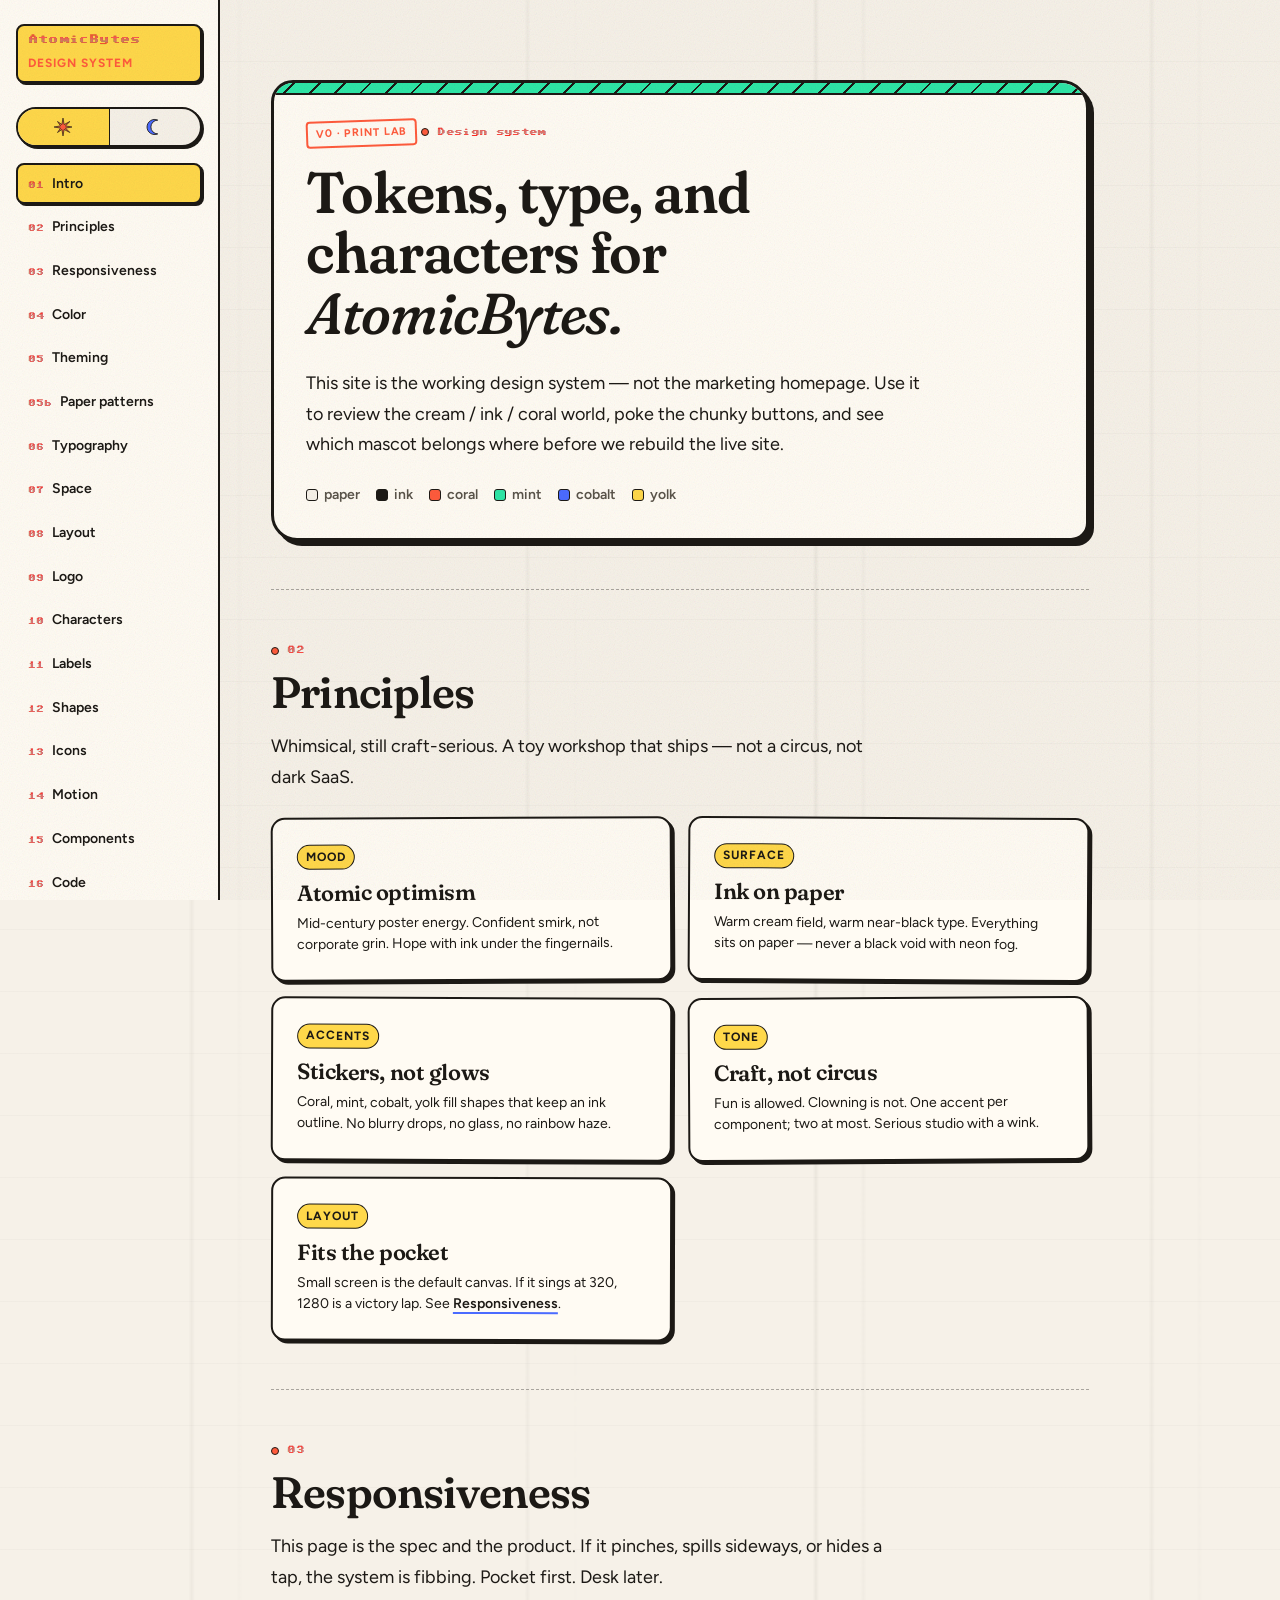
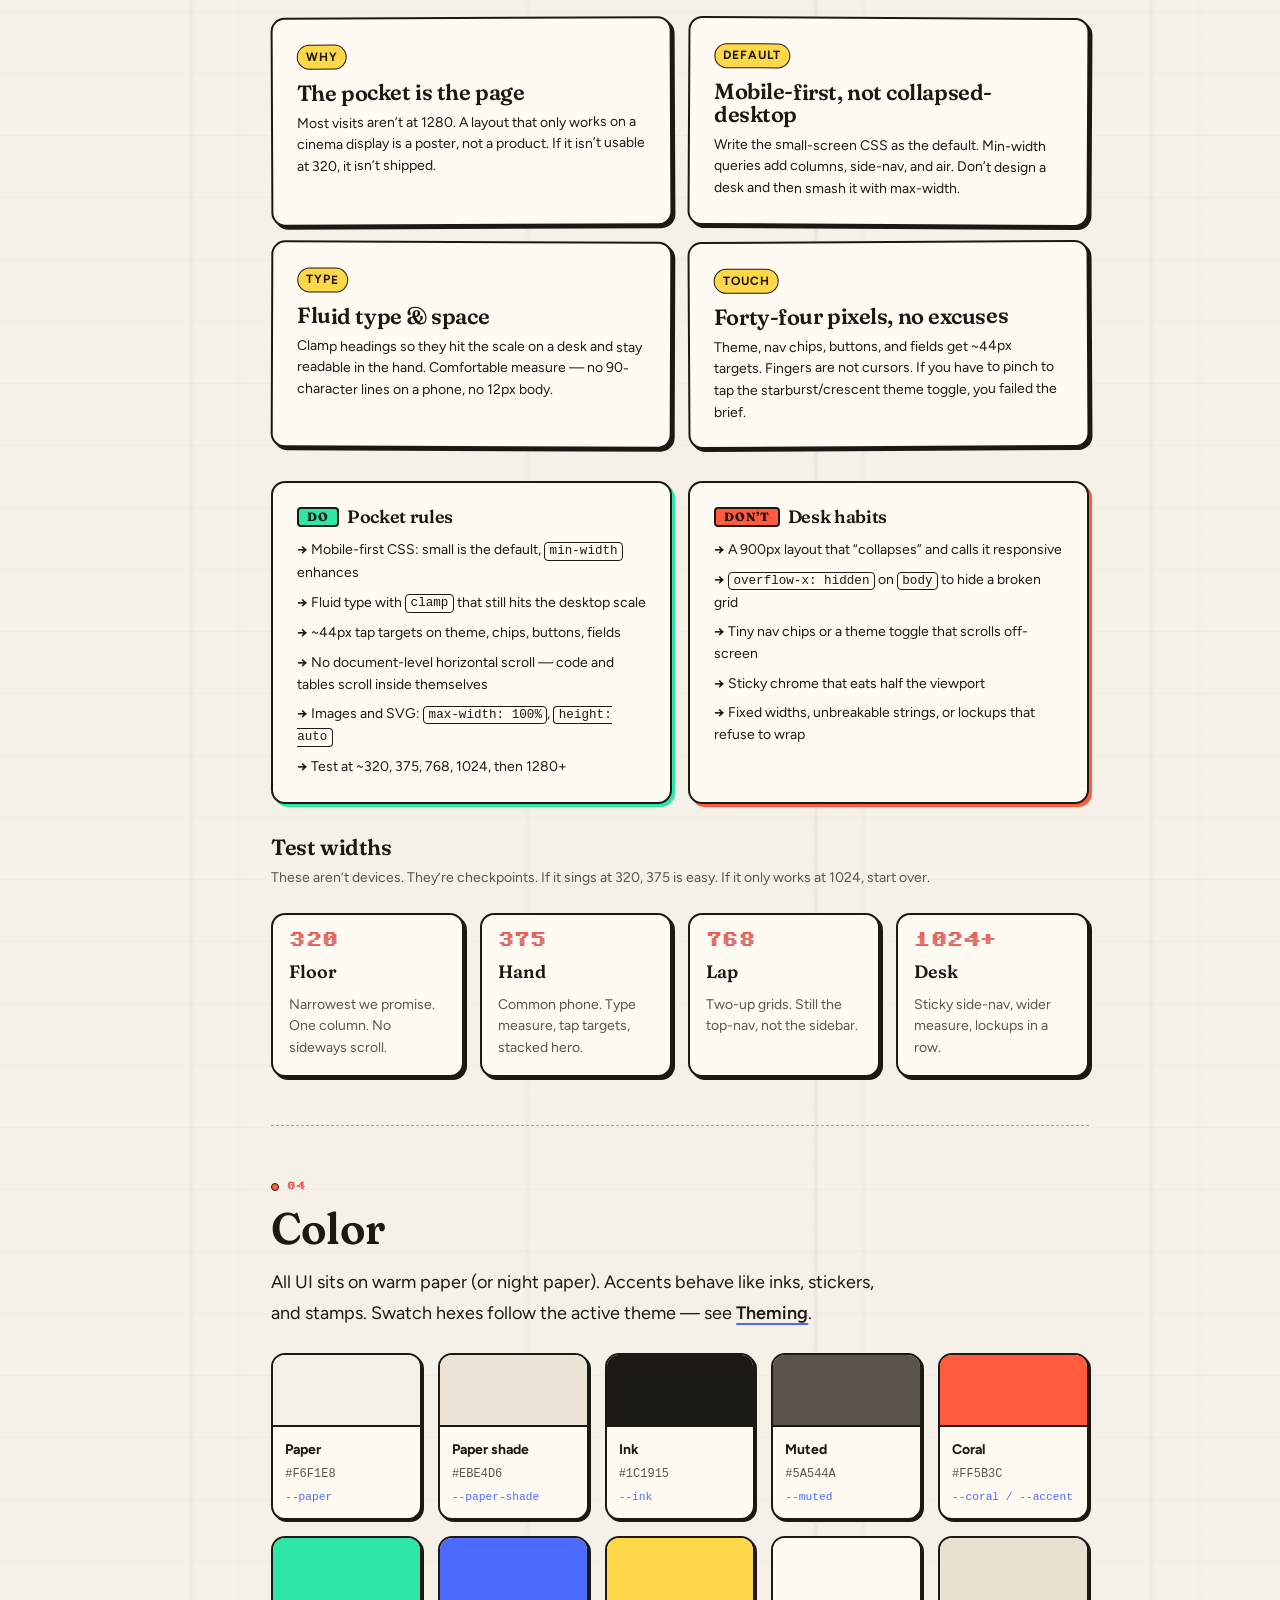
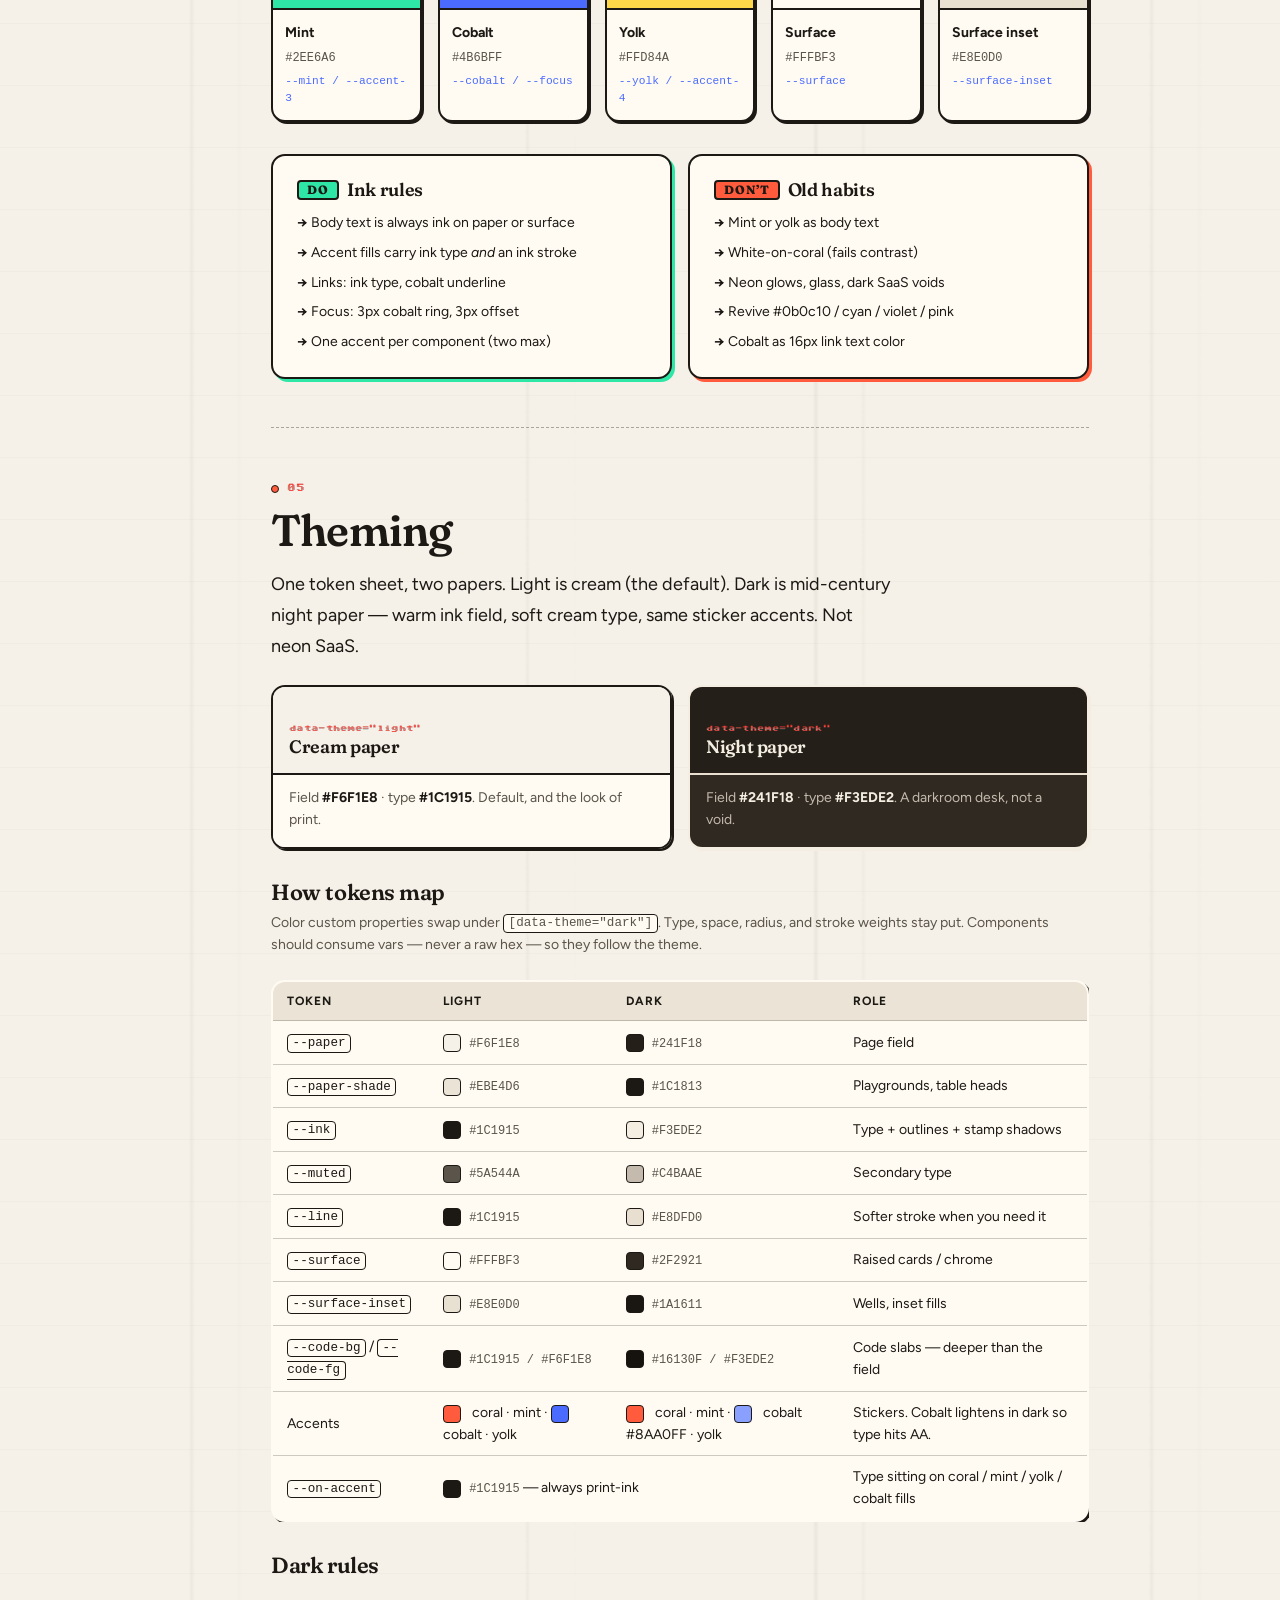
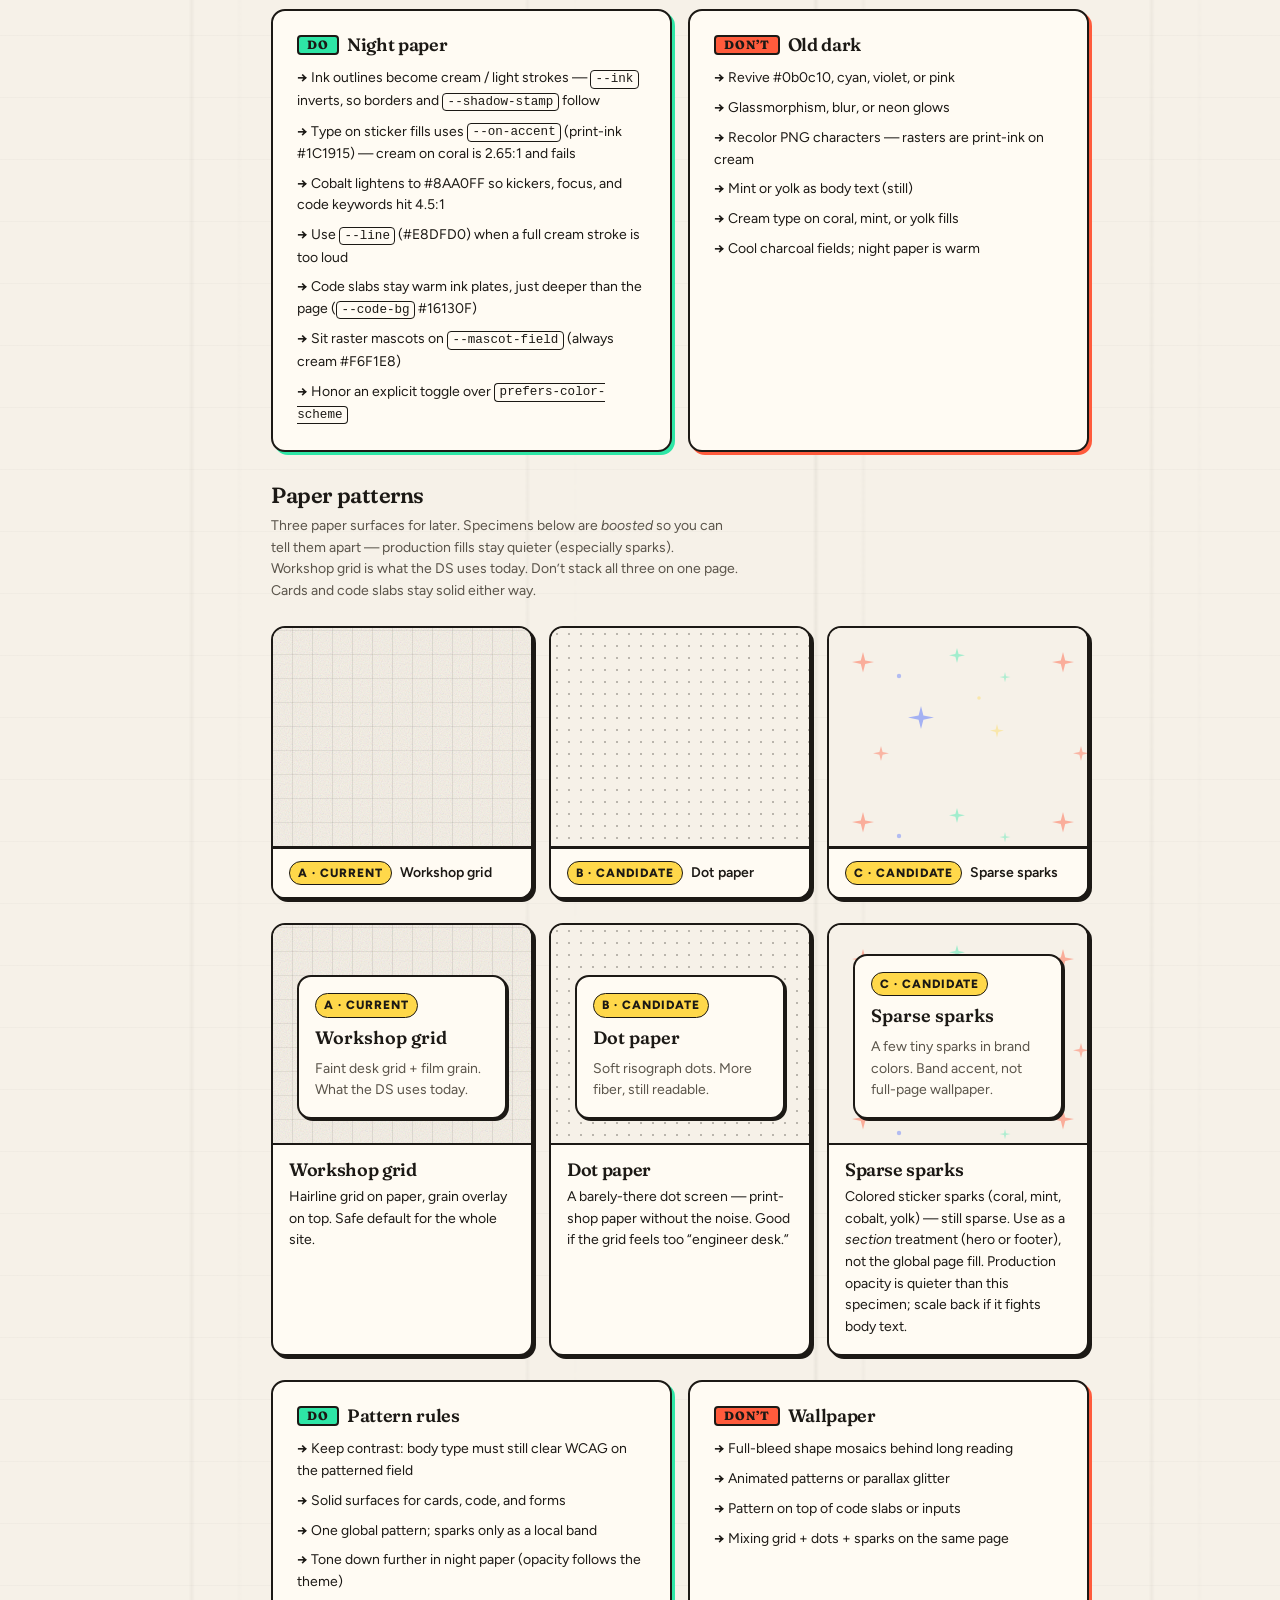
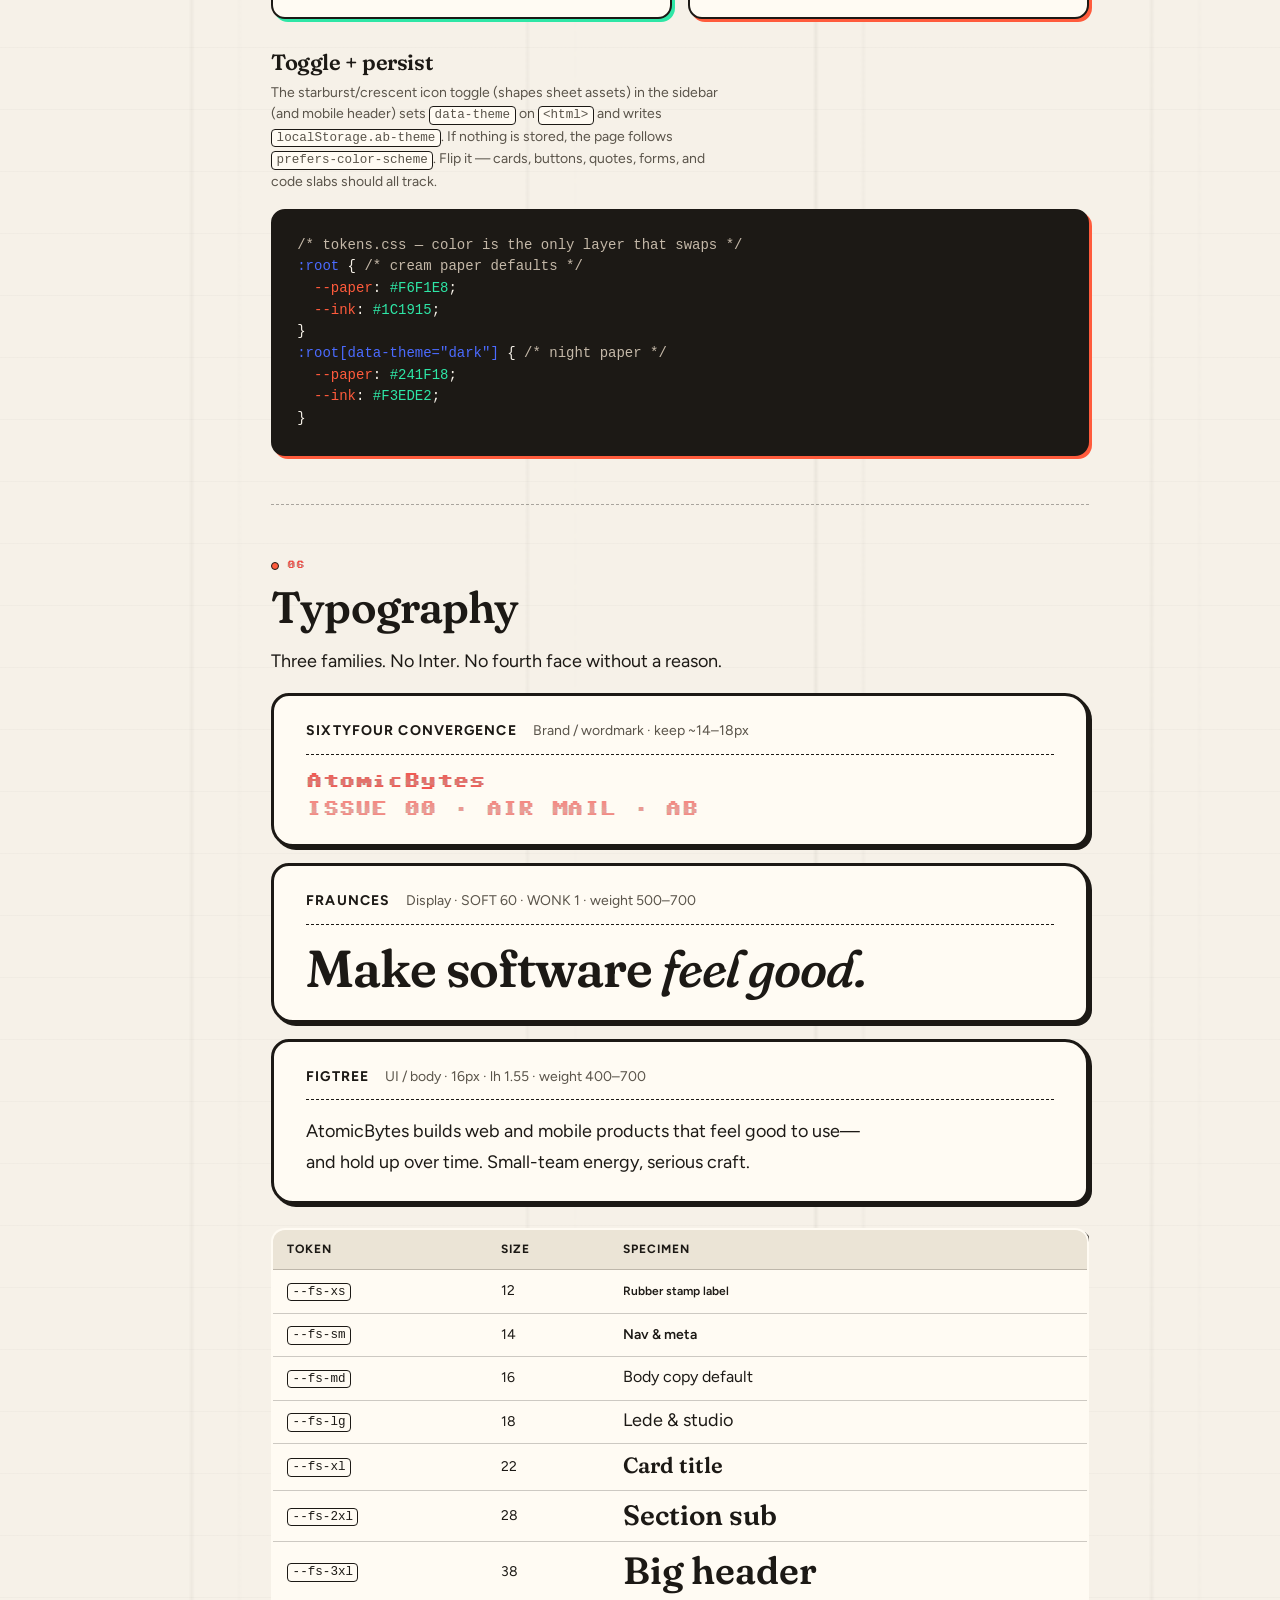
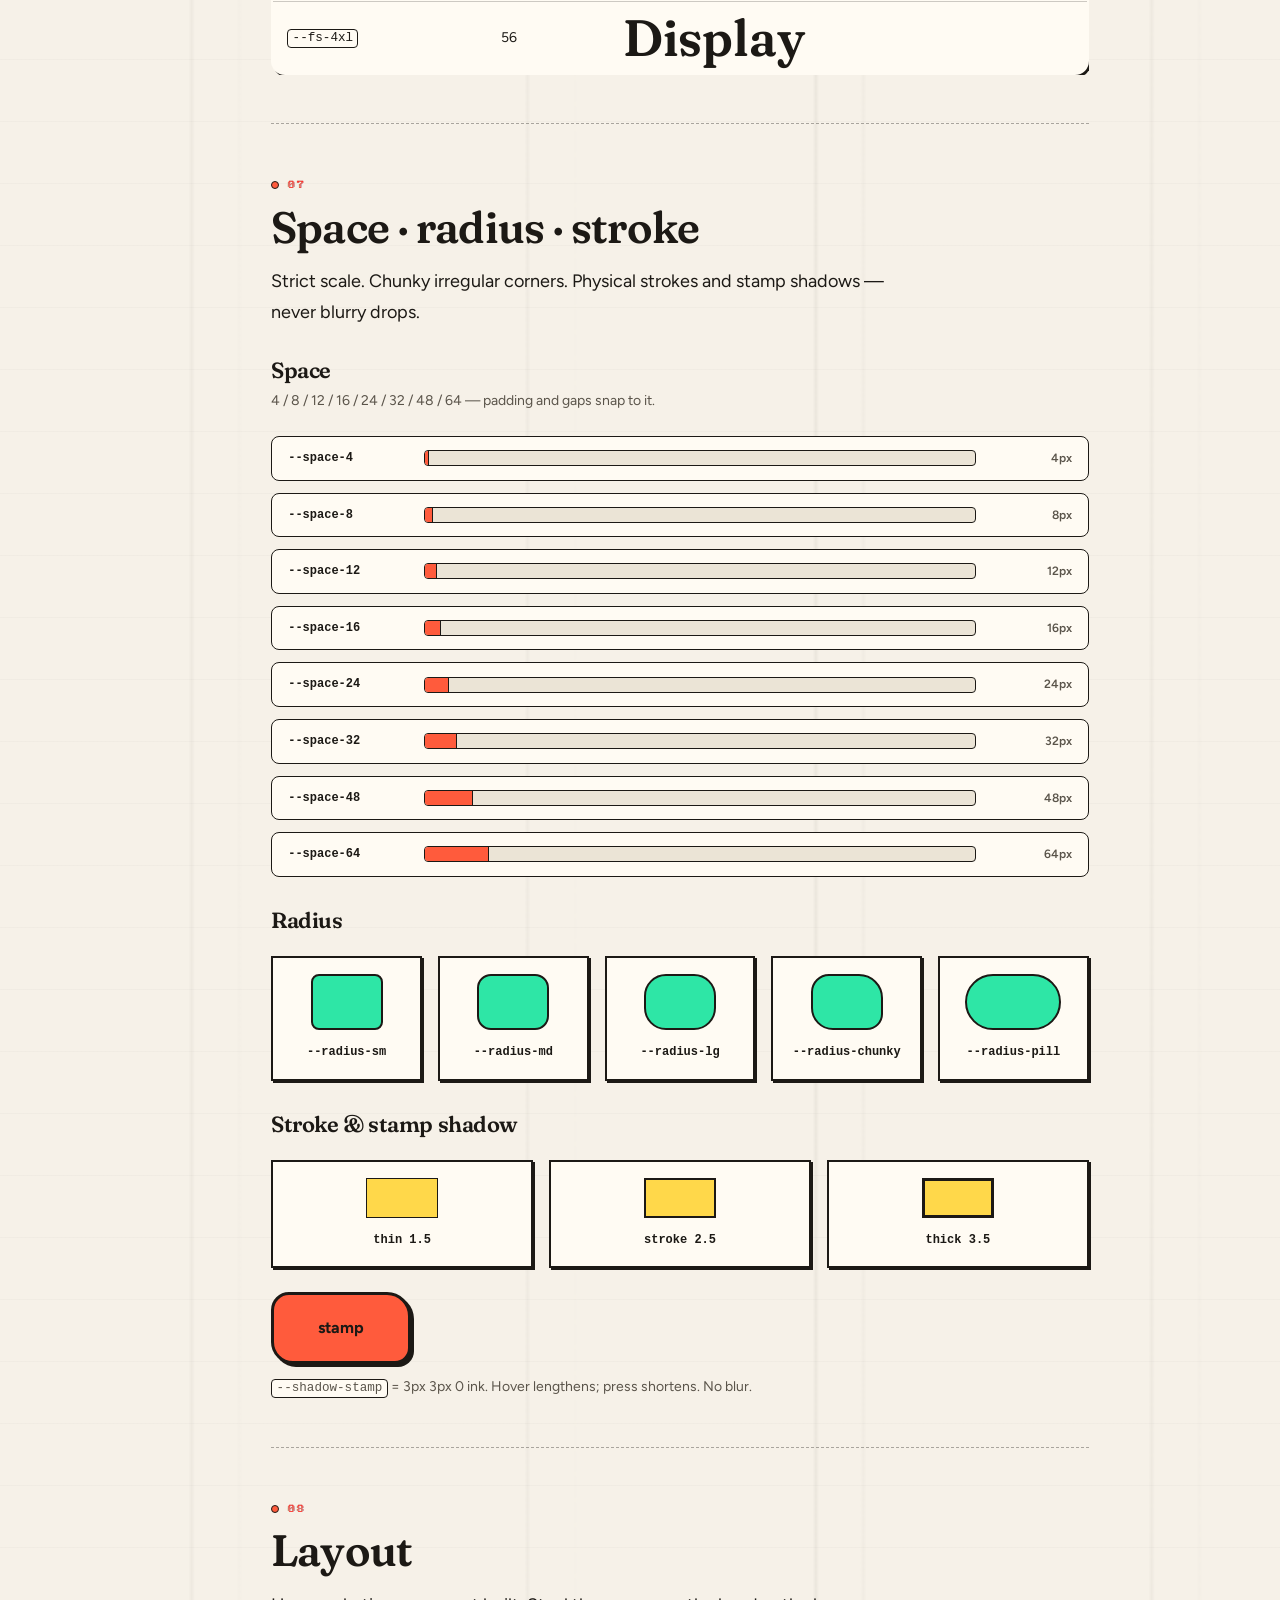
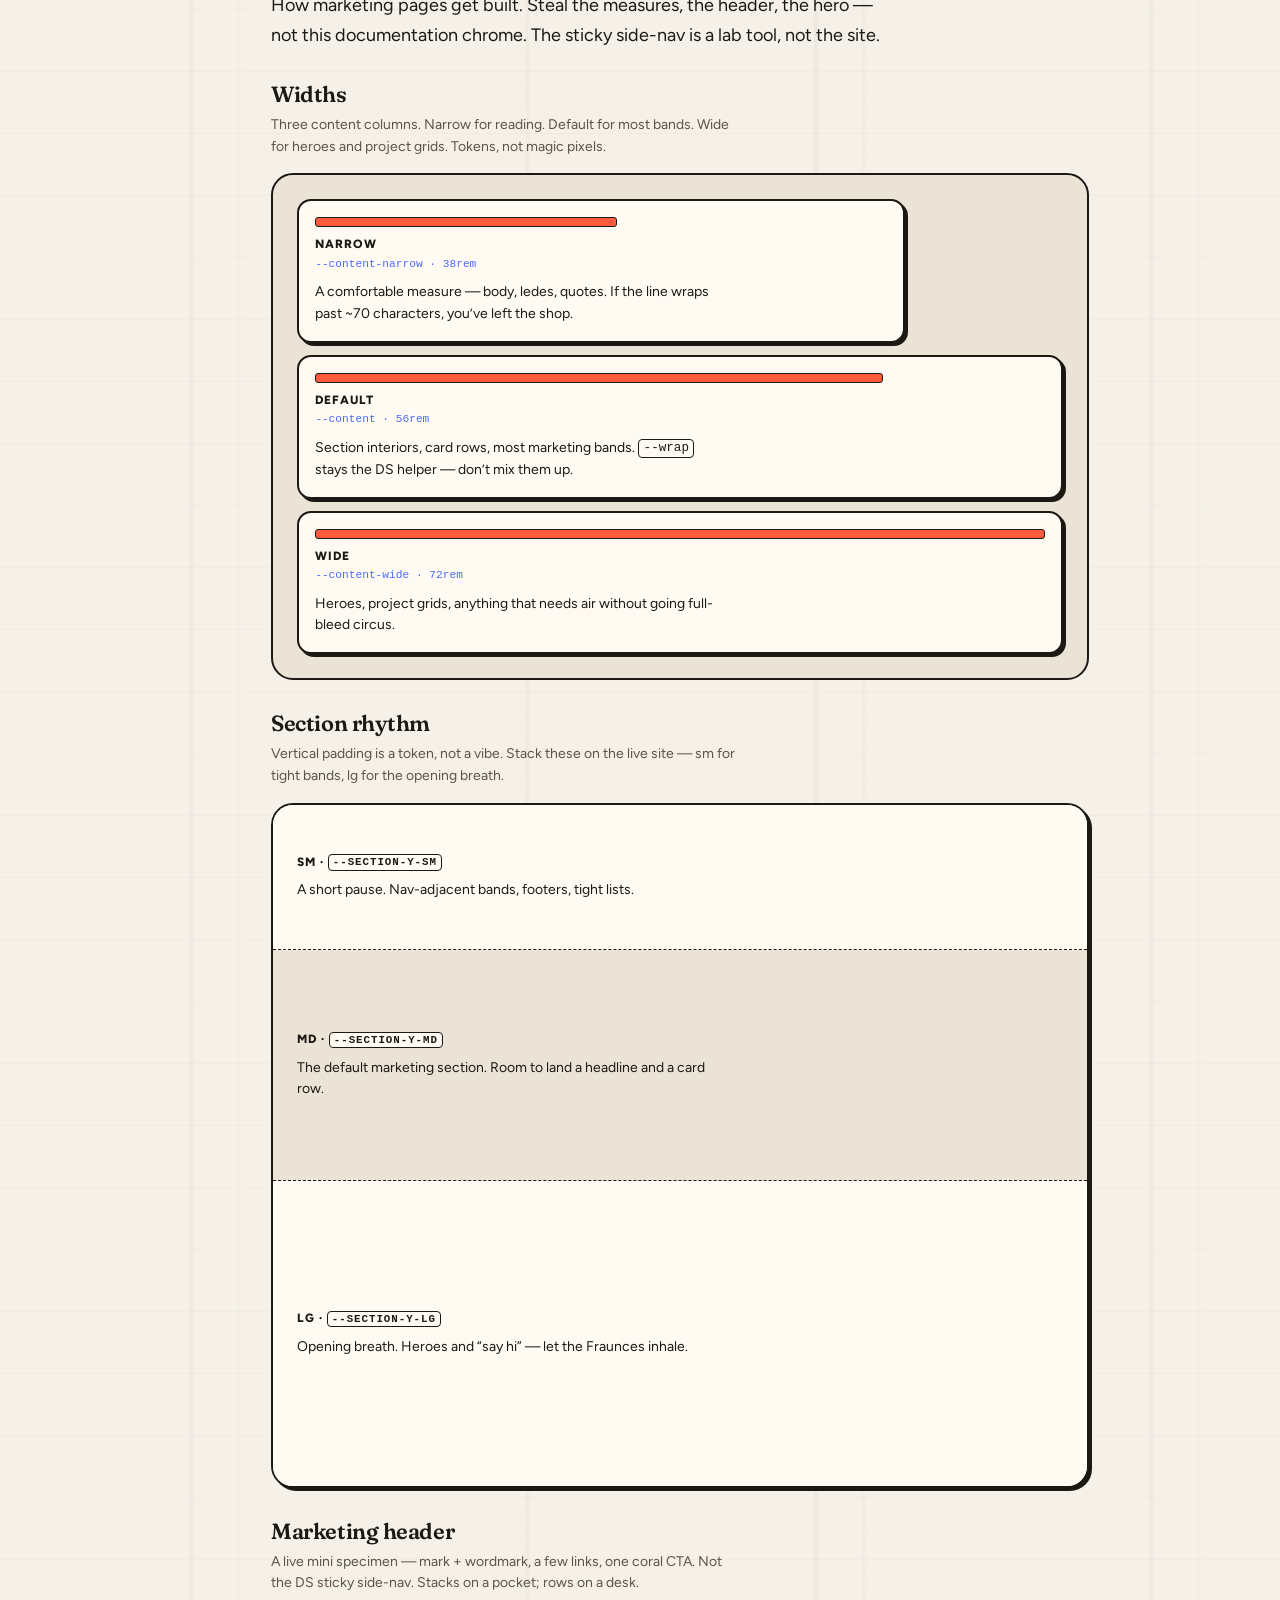
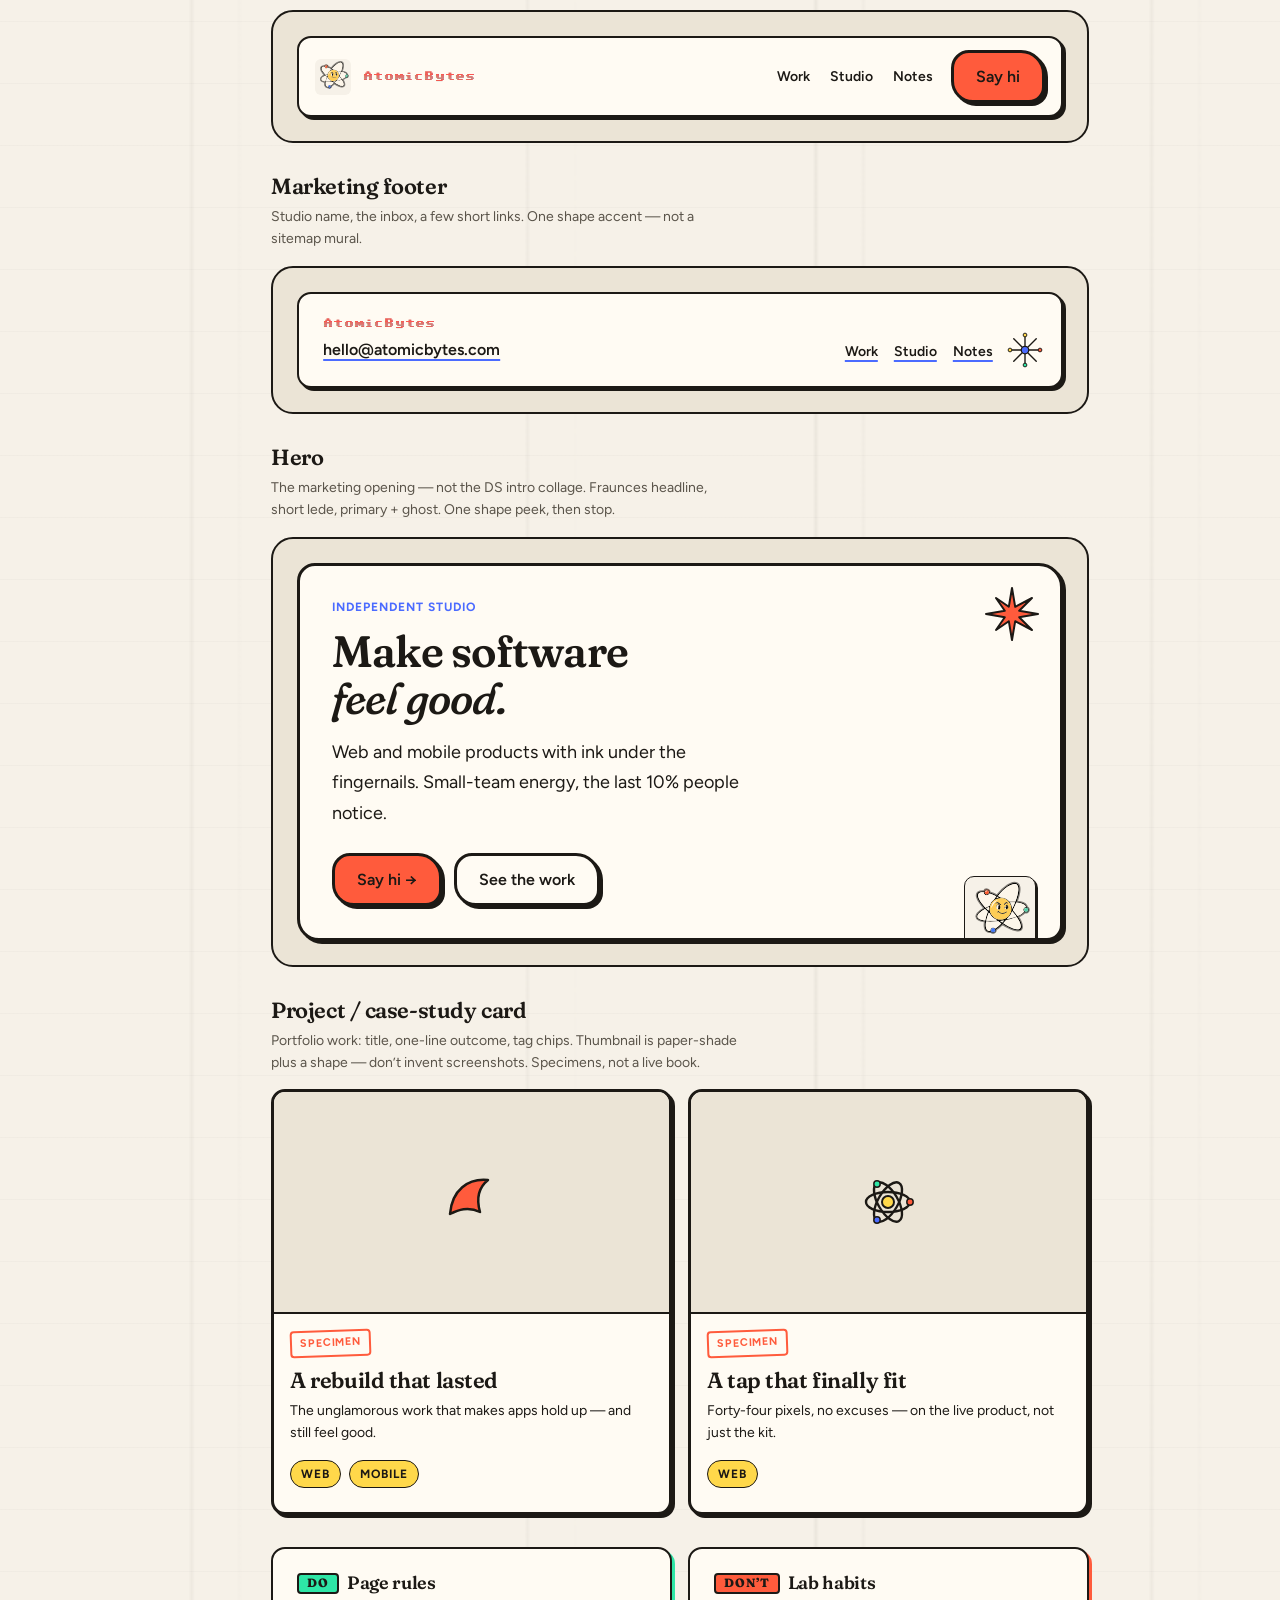
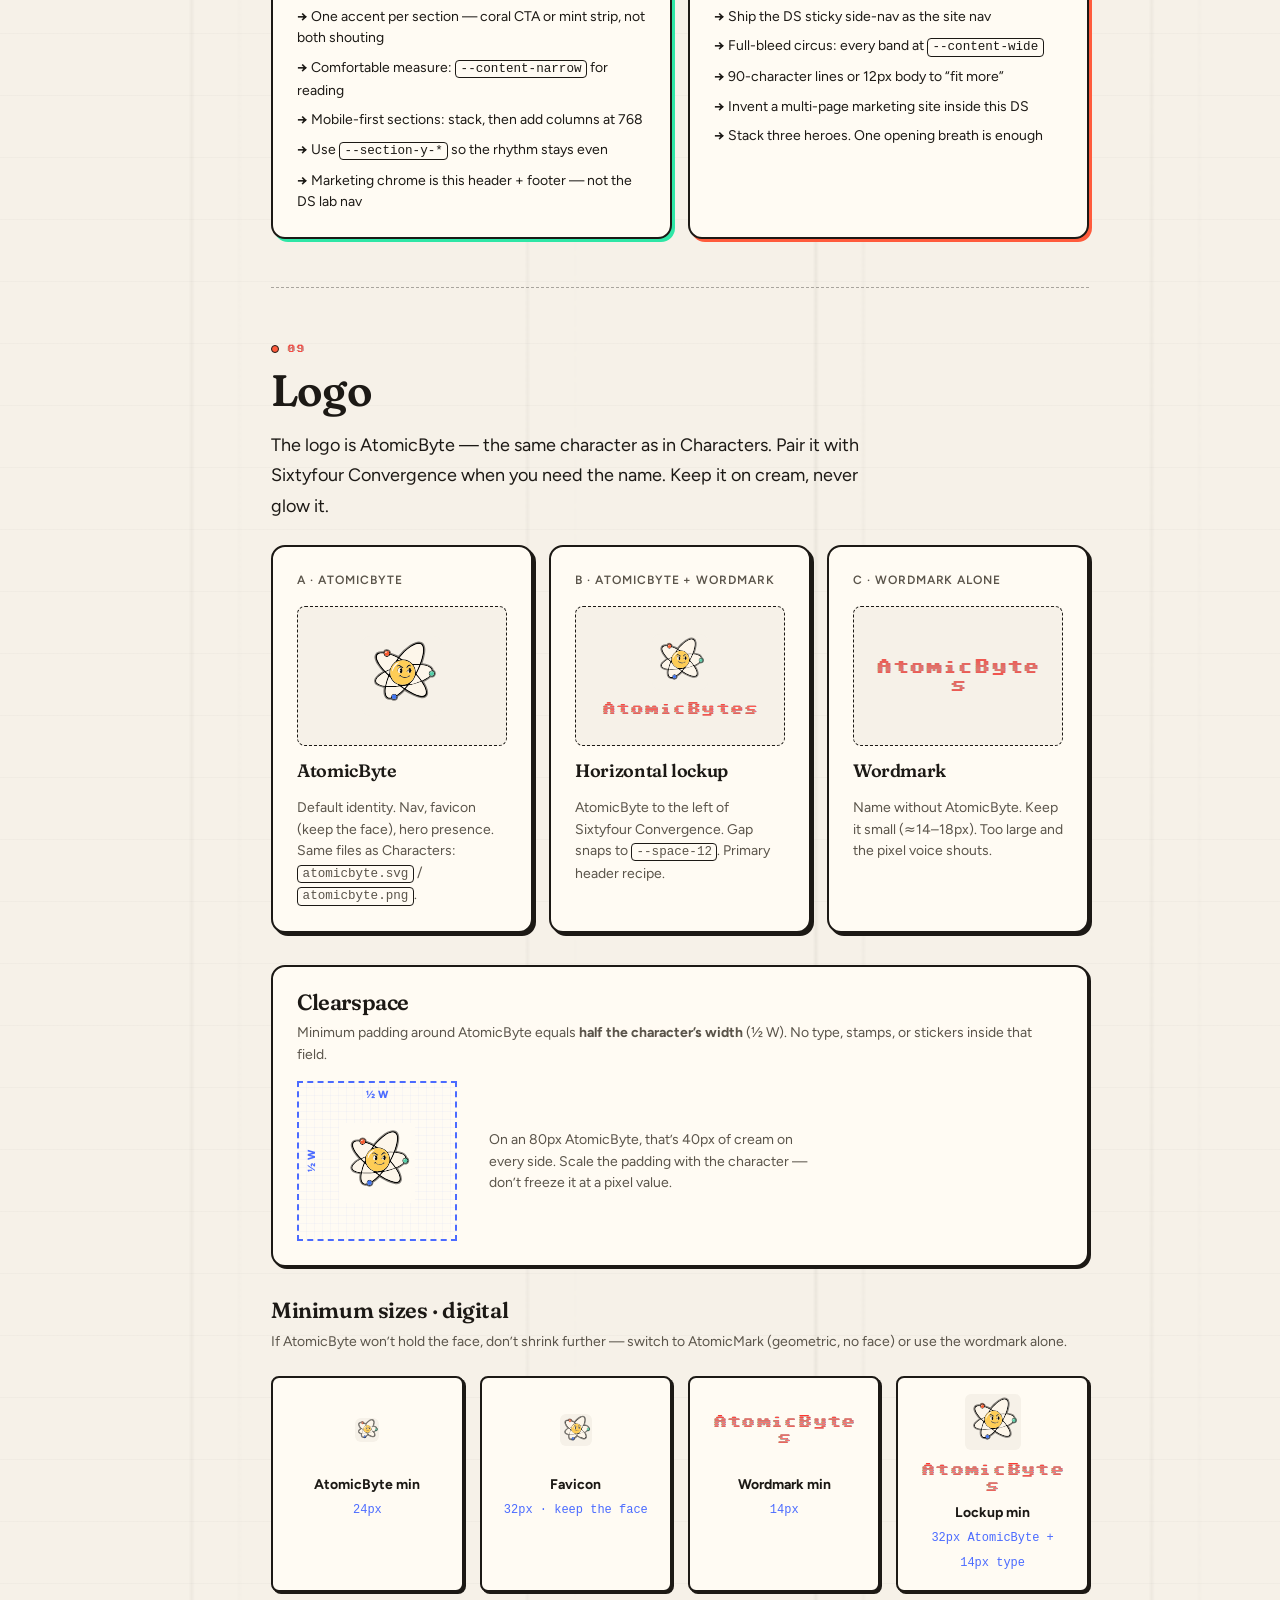
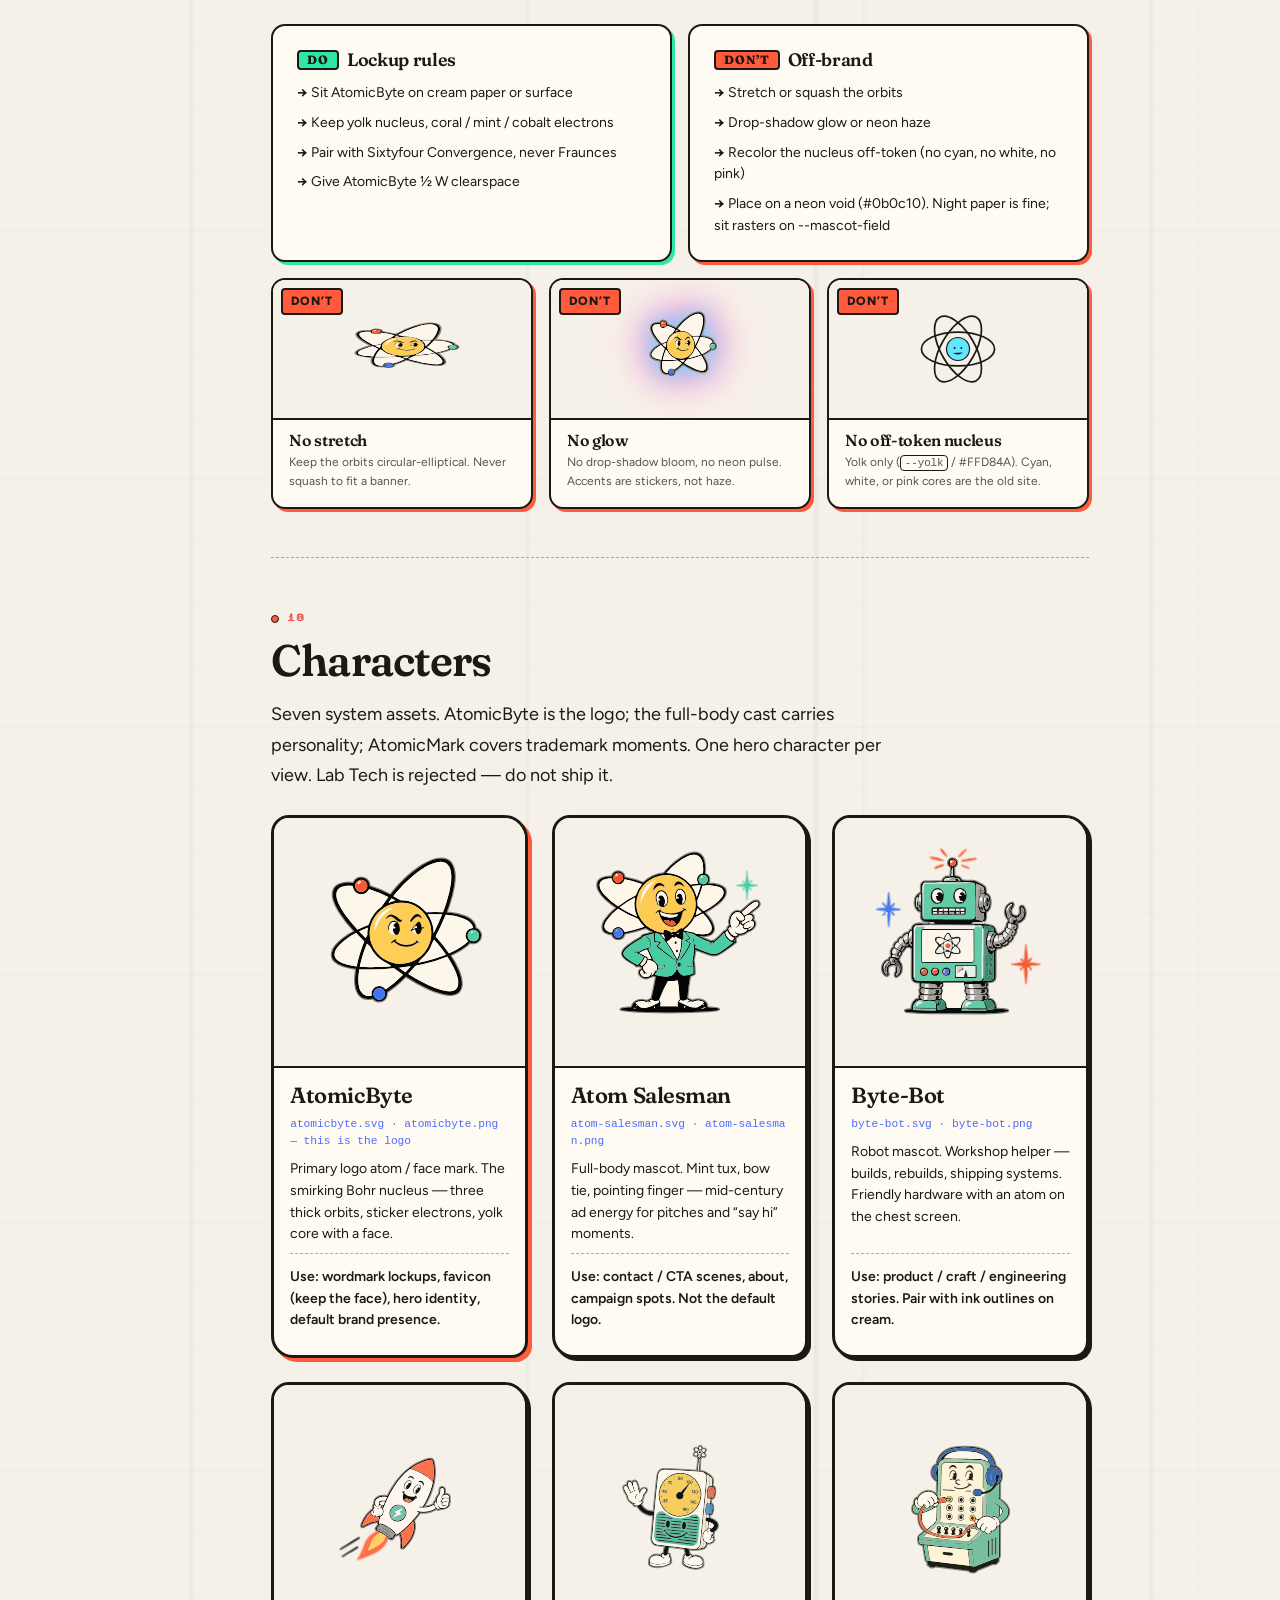
==== commit 60085ea7: "Add brand-colored sparks to pattern C - Replace ink-colored sparks with brand stickers (coral, mint," ====
--- a/index.html
+++ b/index.html
@@ -502,7 +502,7 @@
 
 
           <h3 id="paper-patterns" style="font-size:var(--fs-xl);margin-top:var(--space-32);margin-bottom:var(--space-8)">Paper patterns</h3>
-          <p class="muted" style="font-size:var(--fs-sm);max-width:52ch">Three paper surfaces for later. Specimens below are <em>boosted</em> so you can tell them apart — production fills stay quieter. Workshop grid is what the DS uses today. Don’t stack all three on one page. Cards and code slabs stay solid either way.</p>
+          <p class="muted" style="font-size:var(--fs-sm);max-width:52ch">Three paper surfaces for later. Specimens below are <em>boosted</em> so you can tell them apart — production fills stay quieter (especially sparks). Workshop grid is what the DS uses today. Don’t stack all three on one page. Cards and code slabs stay solid either way.</p>
 
           <div class="pattern-compare" aria-label="Side-by-side paper pattern swatches">
             <figure class="pattern-swatch">
@@ -551,12 +551,12 @@
                 <div class="pattern-sample-card">
                   <span class="pattern-kicker">C · candidate</span>
                   <strong>Sparse sparks</strong>
-                  <p>A few tiny sparks in the field. Band accent, not full-page wallpaper.</p>
+                  <p>A few tiny sparks in brand colors. Band accent, not full-page wallpaper.</p>
                 </div>
               </div>
               <div class="pattern-body">
                 <h4>Sparse sparks</h4>
-                <p>Use as a <em>section</em> treatment (hero or footer), not the global page fill. Keep density low or it turns into clip art.</p>
+                <p>Colored sticker sparks (coral, mint, cobalt, yolk) — still sparse. Use as a <em>section</em> treatment (hero or footer), not the global page fill. Production opacity is quieter than this specimen; scale back if it fights body text.</p>
               </div>
             </li>
           </ul>
--- a/ds.css
+++ b/ds.css
@@ -2709,17 +2709,17 @@
   background-position: 0 0;
 }
 
-/* C — sparse sparks (specimen: real spark stickers, still sparse) */
+/* C — sparse sparks (specimen: brand sticker accents, still sparse) */
 .pattern-stage.pattern-c {
   background-color: var(--paper);
   background-image:
-    url("data:image/svg+xml;utf8,<svg xmlns='http://www.w3.org/2000/svg' width='200' height='160' viewBox='0 0 200 160'><g fill='%231C1915'><path opacity='0.28' d='M34 24 L36.2 32.4 L45 34 L36.2 36 L34 44.5 L31.8 36 L23 34 L31.8 32.4 Z'/><path opacity='0.22' d='M128 20 L129.6 26 L136 27.2 L129.6 28.8 L128 35 L126.4 28.8 L120 27.2 L126.4 26 Z'/><path opacity='0.26' d='M92 78 L94.4 87.5 L105 89.4 L94.4 91.8 L92 101 L89.6 91.8 L79 89.4 L89.6 87.5 Z'/><path opacity='0.2' d='M168 96 L169.4 101.5 L175 102.6 L169.4 104 L168 109.5 L166.6 104 L161 102.6 L166.6 101.5 Z'/><path opacity='0.24' d='M52 118 L53.6 124 L60 125.2 L53.6 126.8 L52 133 L50.4 126.8 L44 125.2 L50.4 124 Z'/><path opacity='0.18' d='M176 44 L177 48.2 L181.5 49 L177 50 L176 54.2 L175 50 L170.5 49 L175 48.2 Z'/><circle opacity='0.2' cx='70' cy='48' r='2.2'/><circle opacity='0.18' cx='150' cy='70' r='1.8'/></g></svg>");
+    url("data:image/svg+xml;utf8,<svg xmlns='http://www.w3.org/2000/svg' width='200' height='160' viewBox='0 0 200 160'><path fill='%23FF5B3C' opacity='0.45' d='M34 24 L36.2 32.4 L45 34 L36.2 36 L34 44.5 L31.8 36 L23 34 L31.8 32.4 Z'/><path fill='%232EE6A6' opacity='0.42' d='M128 20 L129.6 26 L136 27.2 L129.6 28.8 L128 35 L126.4 28.8 L120 27.2 L126.4 26 Z'/><path fill='%234B6BFF' opacity='0.48' d='M92 78 L94.4 87.5 L105 89.4 L94.4 91.8 L92 101 L89.6 91.8 L79 89.4 L89.6 87.5 Z'/><path fill='%23FFD84A' opacity='0.38' d='M168 96 L169.4 101.5 L175 102.6 L169.4 104 L168 109.5 L166.6 104 L161 102.6 L166.6 101.5 Z'/><path fill='%23FF5B3C' opacity='0.4' d='M52 118 L53.6 124 L60 125.2 L53.6 126.8 L52 133 L50.4 126.8 L44 125.2 L50.4 124 Z'/><path fill='%232EE6A6' opacity='0.36' d='M176 44 L177 48.2 L181.5 49 L177 50 L176 54.2 L175 50 L170.5 49 L175 48.2 Z'/><circle fill='%234B6BFF' opacity='0.4' cx='70' cy='48' r='2.2'/><circle fill='%23FFD84A' opacity='0.38' cx='150' cy='70' r='1.8'/></svg>");
   background-size: 200px 160px;
   background-repeat: repeat;
 }
 :root[data-theme="dark"] .pattern-stage.pattern-c {
   background-image:
-    url("data:image/svg+xml;utf8,<svg xmlns='http://www.w3.org/2000/svg' width='200' height='160' viewBox='0 0 200 160'><g fill='%23F3EDE2'><path opacity='0.3' d='M34 24 L36.2 32.4 L45 34 L36.2 36 L34 44.5 L31.8 36 L23 34 L31.8 32.4 Z'/><path opacity='0.24' d='M128 20 L129.6 26 L136 27.2 L129.6 28.8 L128 35 L126.4 28.8 L120 27.2 L126.4 26 Z'/><path opacity='0.28' d='M92 78 L94.4 87.5 L105 89.4 L94.4 91.8 L92 101 L89.6 91.8 L79 89.4 L89.6 87.5 Z'/><path opacity='0.22' d='M168 96 L169.4 101.5 L175 102.6 L169.4 104 L168 109.5 L166.6 104 L161 102.6 L166.6 101.5 Z'/><path opacity='0.26' d='M52 118 L53.6 124 L60 125.2 L53.6 126.8 L52 133 L50.4 126.8 L44 125.2 L50.4 124 Z'/><path opacity='0.2' d='M176 44 L177 48.2 L181.5 49 L177 50 L176 54.2 L175 50 L170.5 49 L175 48.2 Z'/><circle opacity='0.22' cx='70' cy='48' r='2.2'/><circle opacity='0.2' cx='150' cy='70' r='1.8'/></g></svg>");
+    url("data:image/svg+xml;utf8,<svg xmlns='http://www.w3.org/2000/svg' width='200' height='160' viewBox='0 0 200 160'><path fill='%23FF5B3C' opacity='0.52' d='M34 24 L36.2 32.4 L45 34 L36.2 36 L34 44.5 L31.8 36 L23 34 L31.8 32.4 Z'/><path fill='%232EE6A6' opacity='0.48' d='M128 20 L129.6 26 L136 27.2 L129.6 28.8 L128 35 L126.4 28.8 L120 27.2 L126.4 26 Z'/><path fill='%234B6BFF' opacity='0.55' d='M92 78 L94.4 87.5 L105 89.4 L94.4 91.8 L92 101 L89.6 91.8 L79 89.4 L89.6 87.5 Z'/><path fill='%23FFD84A' opacity='0.44' d='M168 96 L169.4 101.5 L175 102.6 L169.4 104 L168 109.5 L166.6 104 L161 102.6 L166.6 101.5 Z'/><path fill='%23FF5B3C' opacity='0.46' d='M52 118 L53.6 124 L60 125.2 L53.6 126.8 L52 133 L50.4 126.8 L44 125.2 L50.4 124 Z'/><path fill='%232EE6A6' opacity='0.42' d='M176 44 L177 48.2 L181.5 49 L177 50 L176 54.2 L175 50 L170.5 49 L175 48.2 Z'/><circle fill='%234B6BFF' opacity='0.46' cx='70' cy='48' r='2.2'/><circle fill='%23FFD84A' opacity='0.44' cx='150' cy='70' r='1.8'/></svg>");
   background-size: 200px 160px;
 }
 
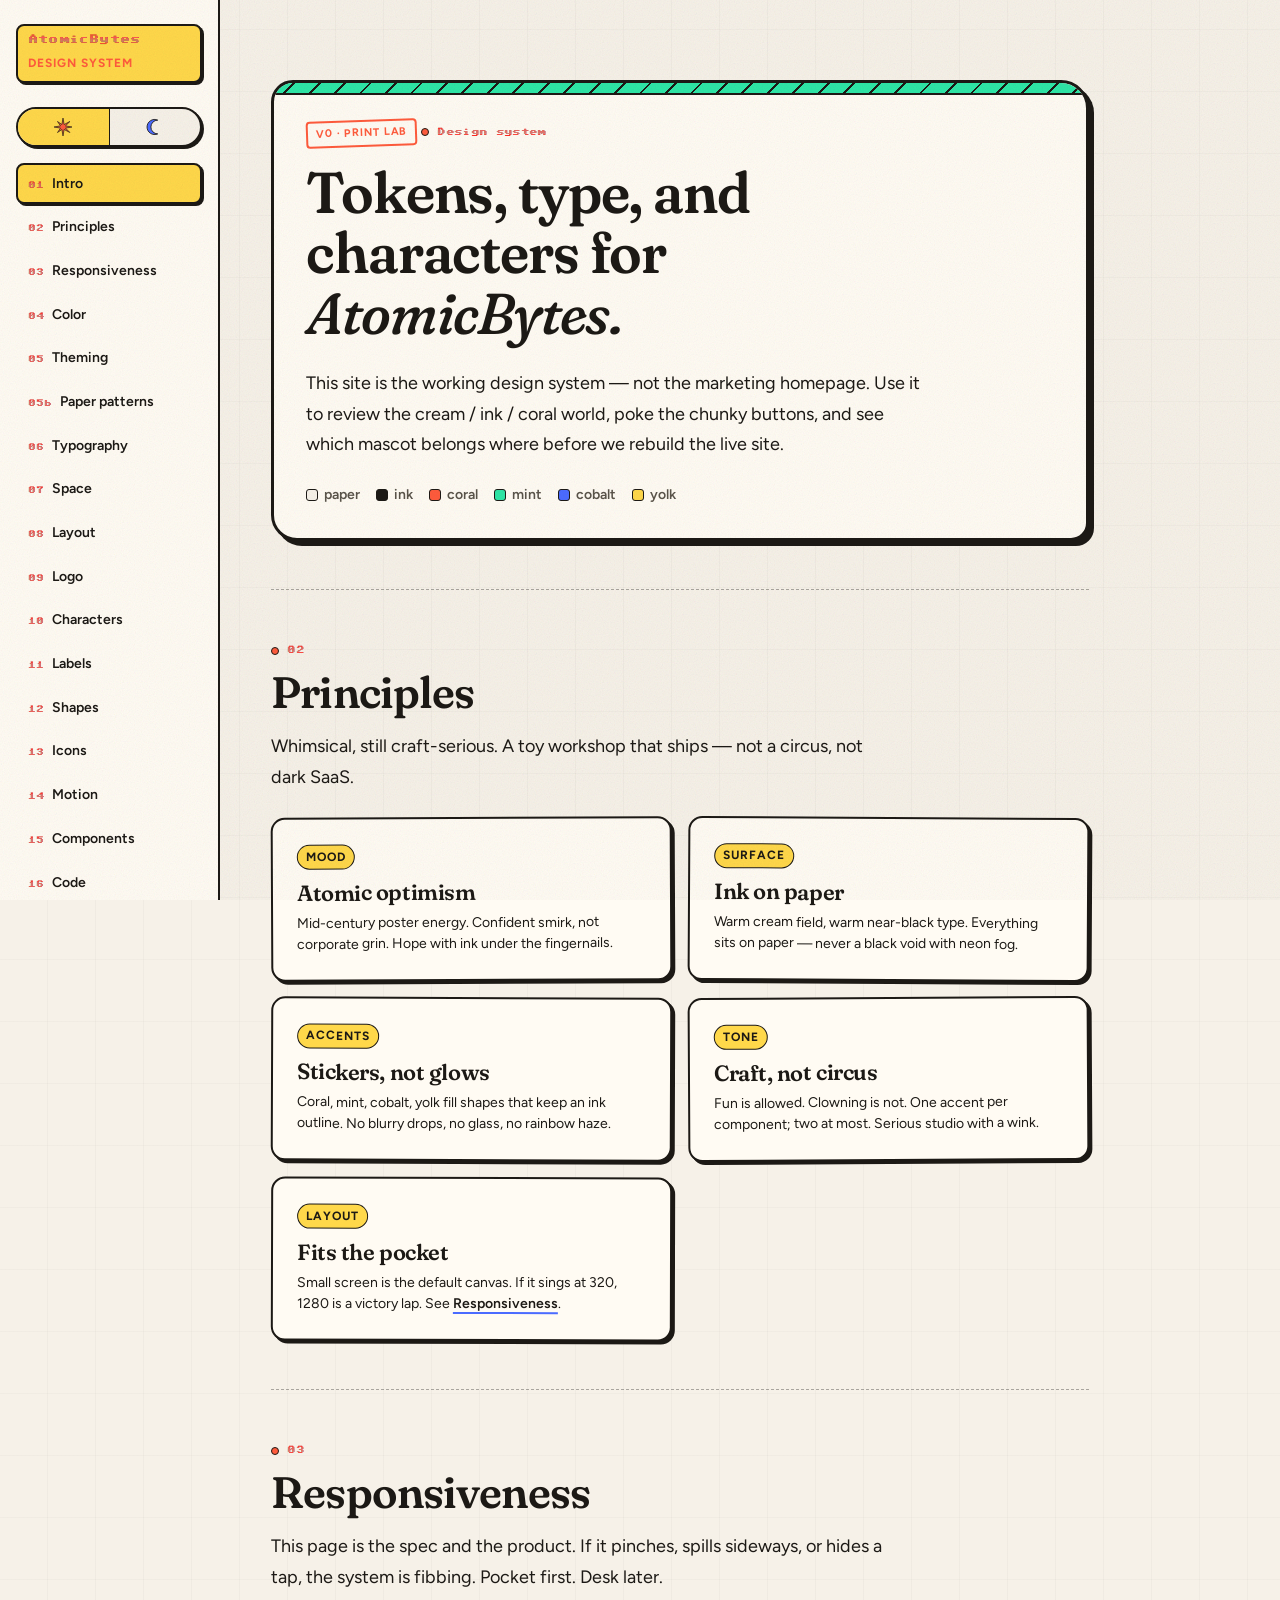
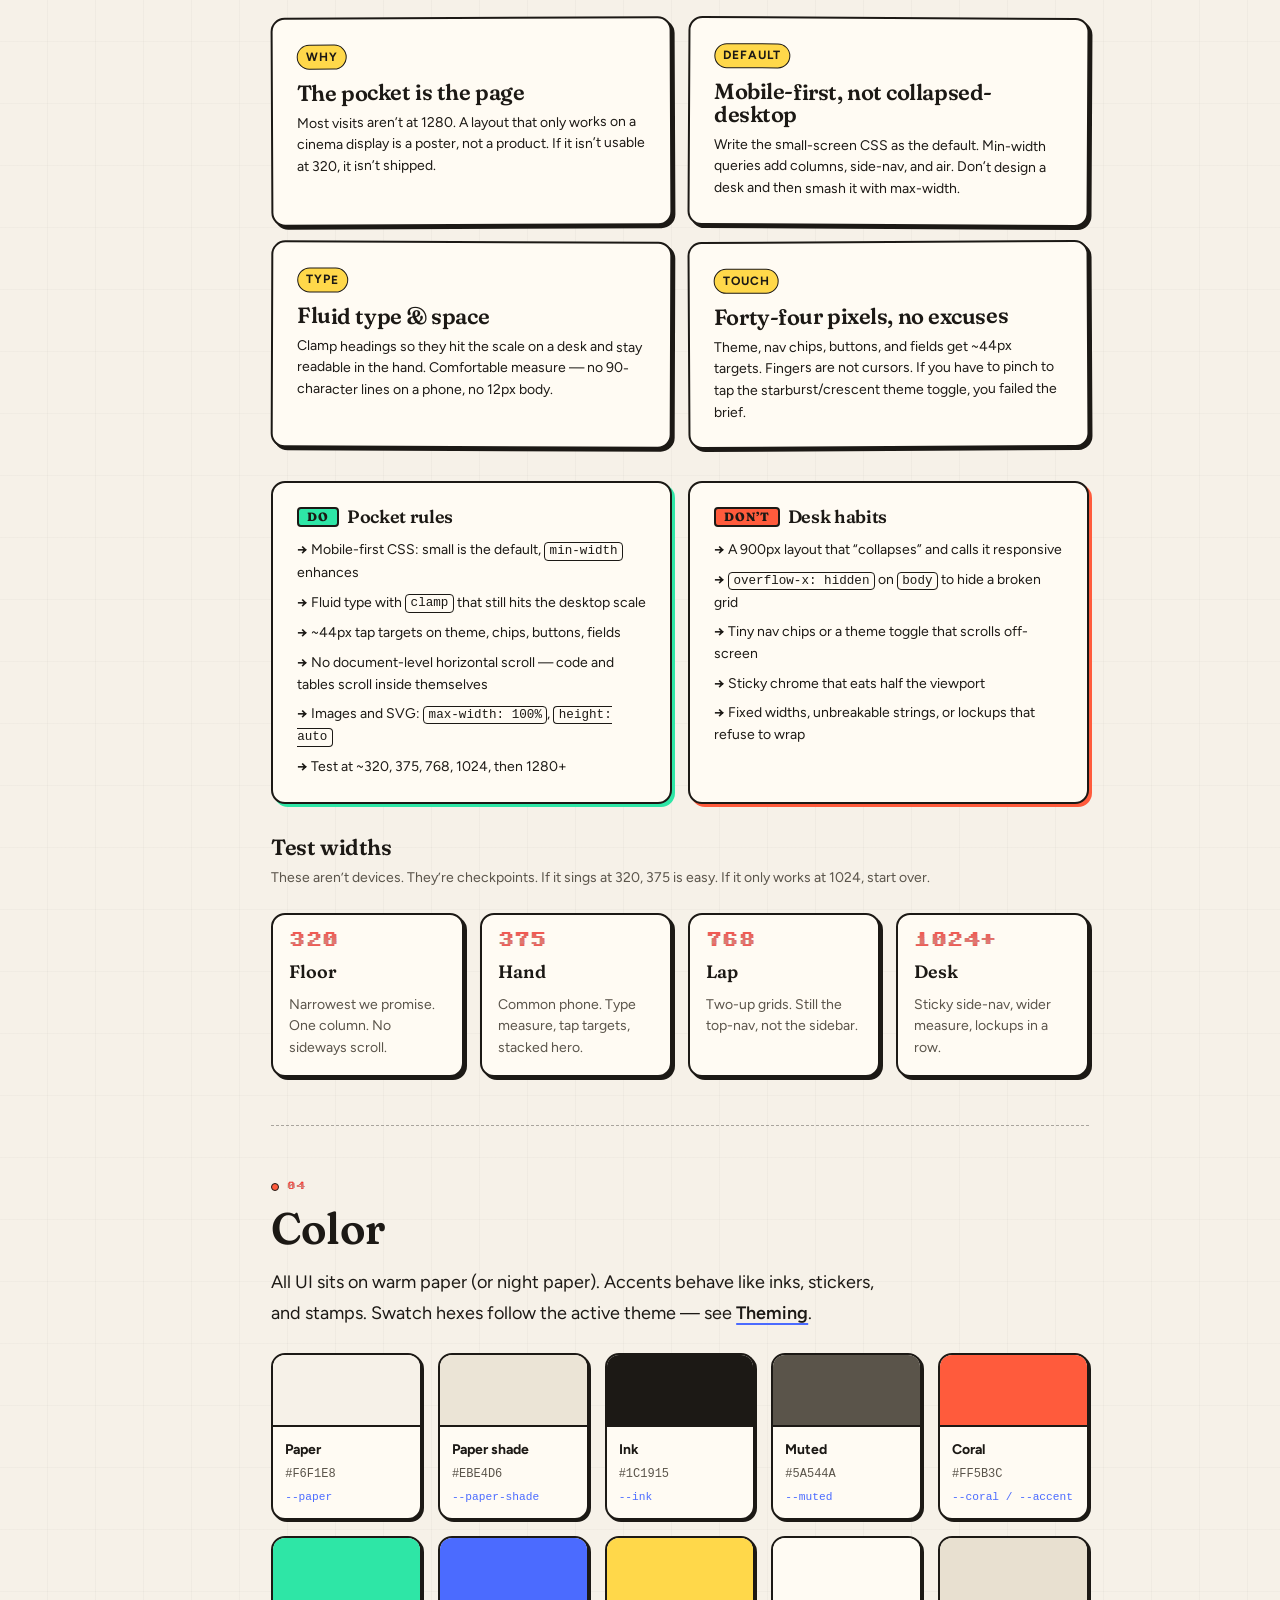
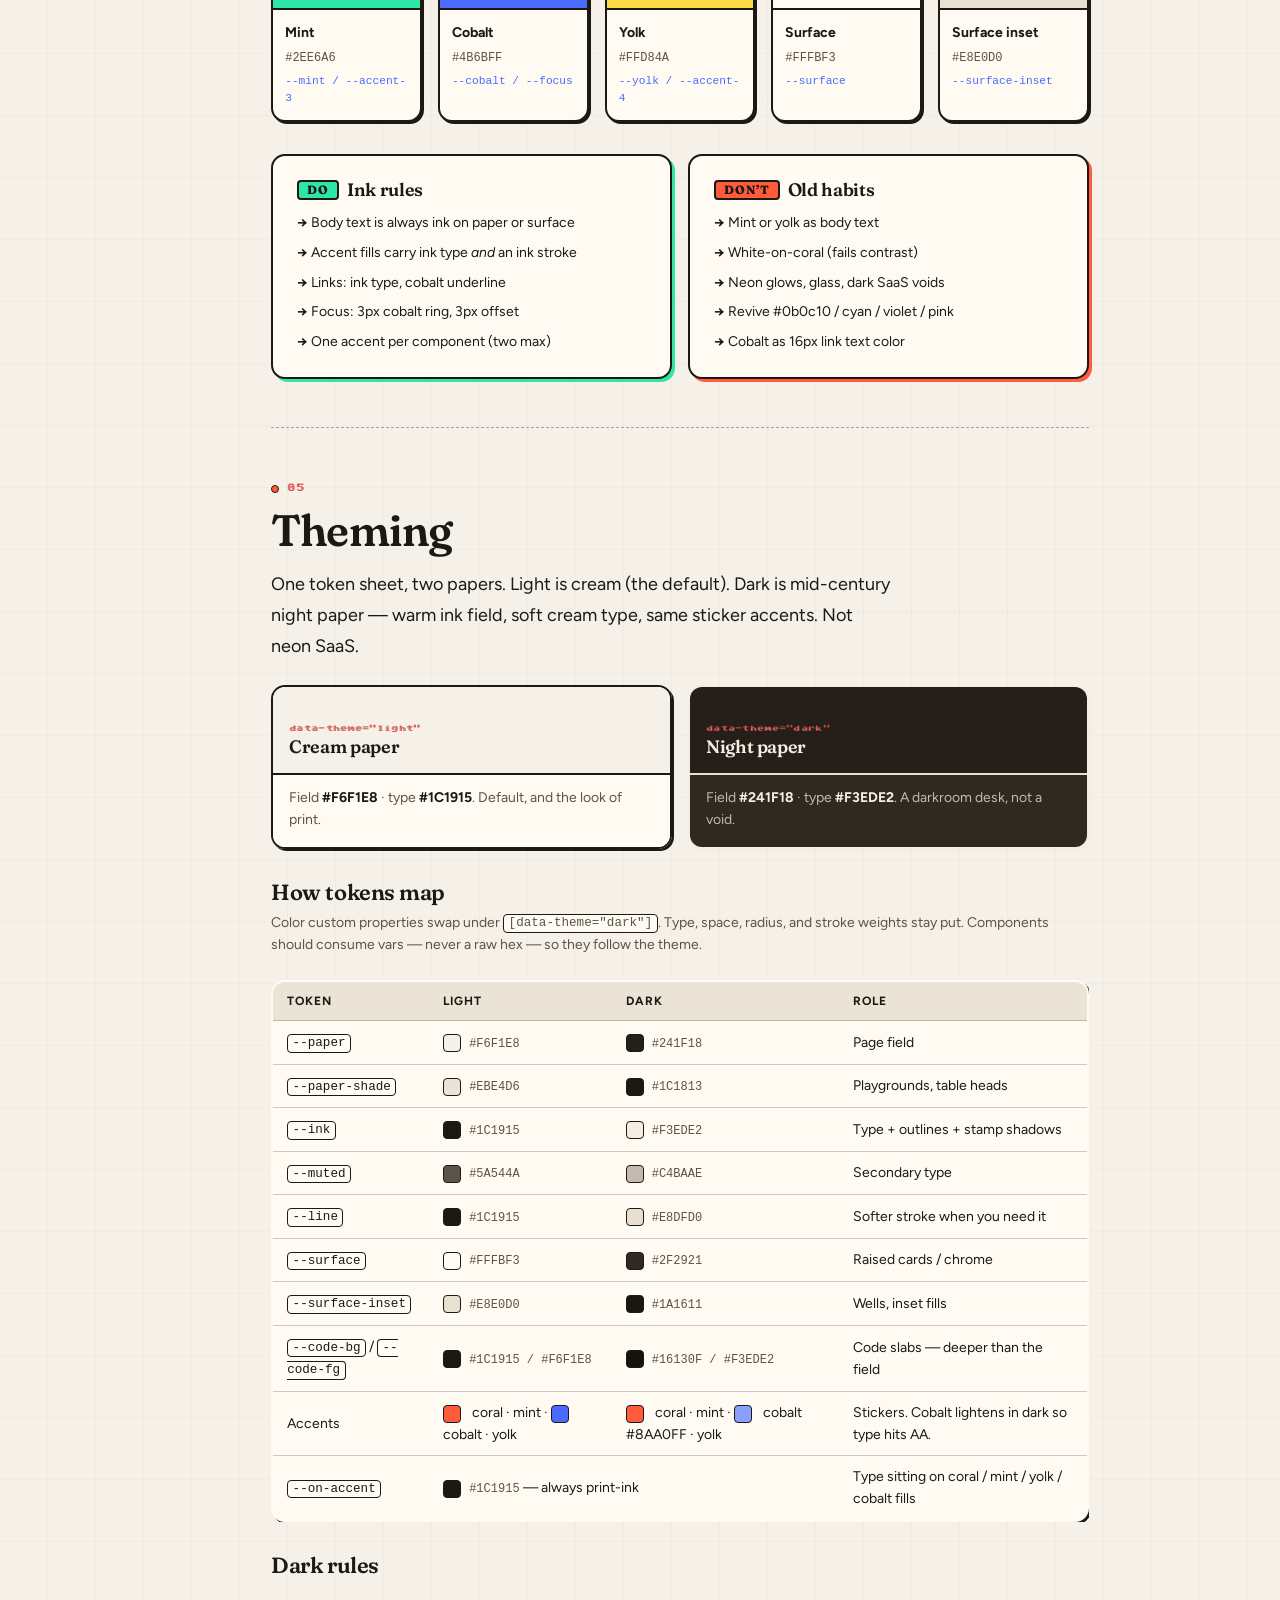
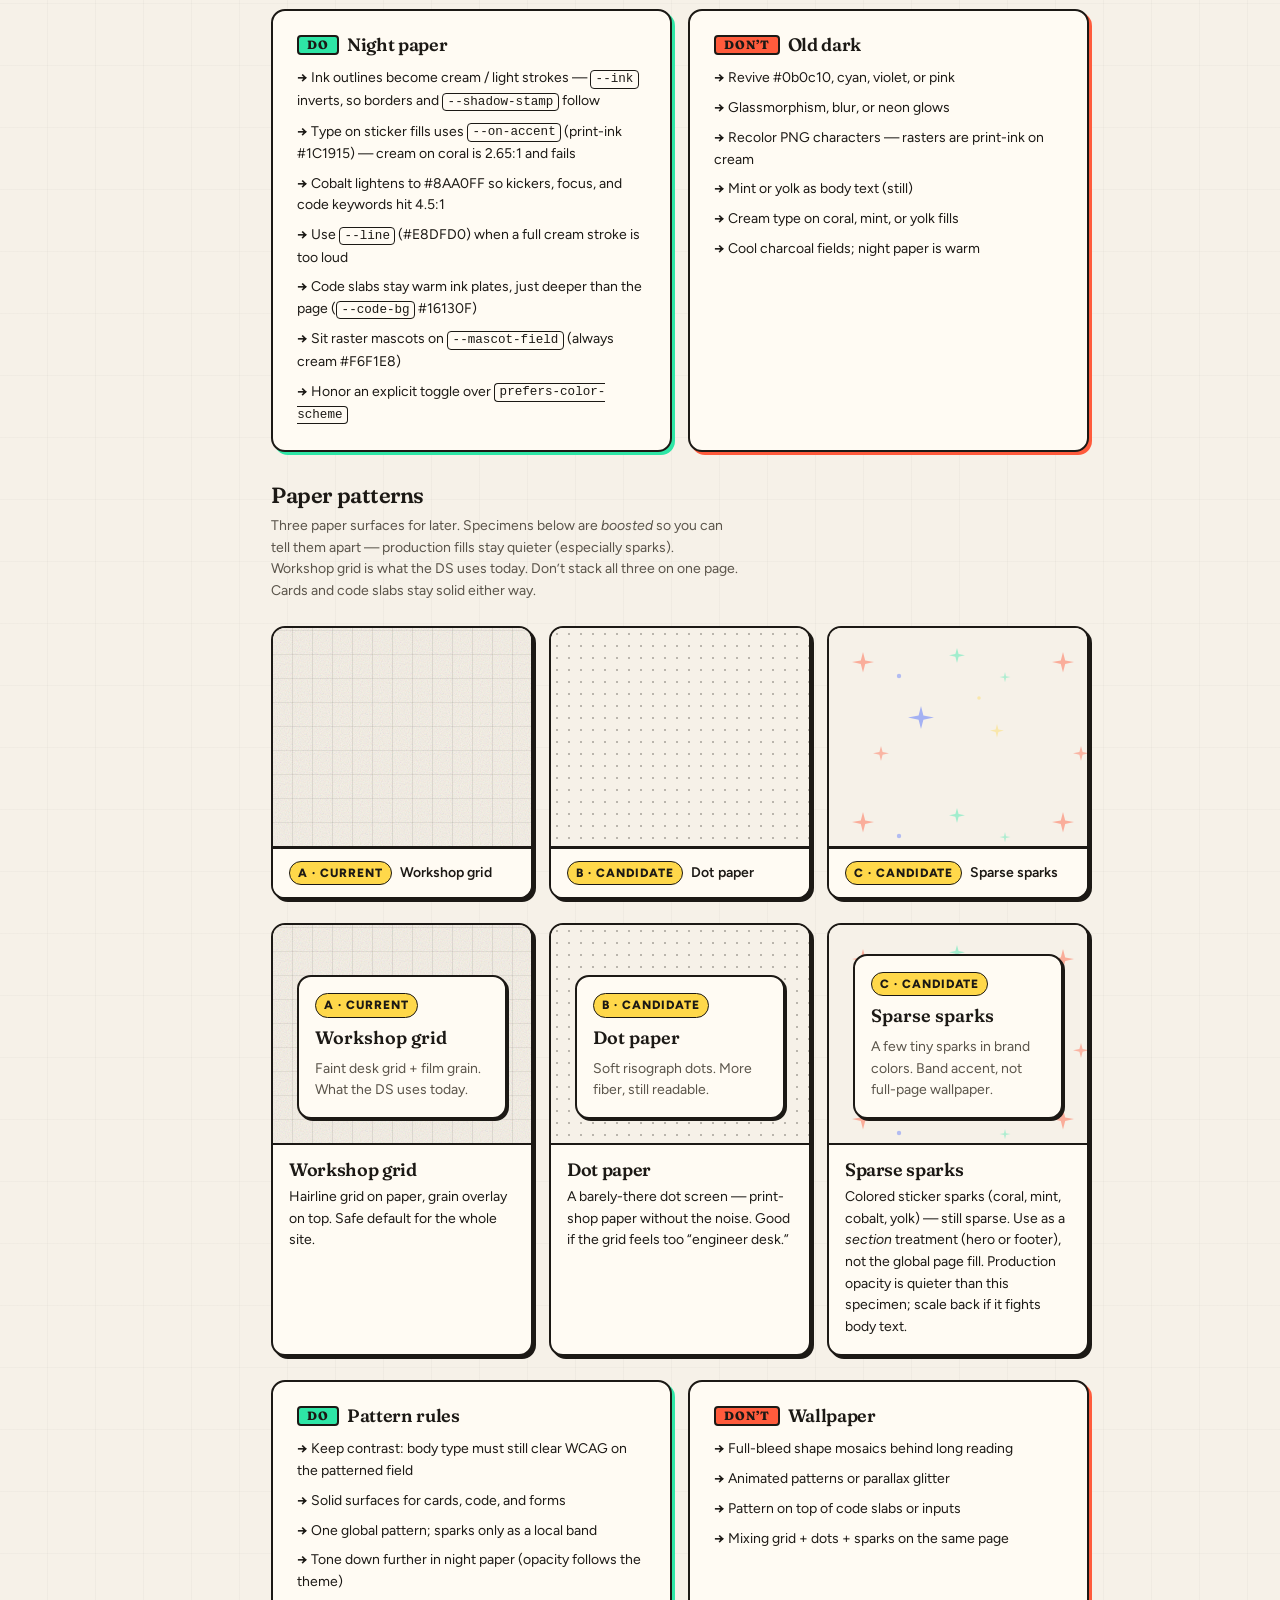
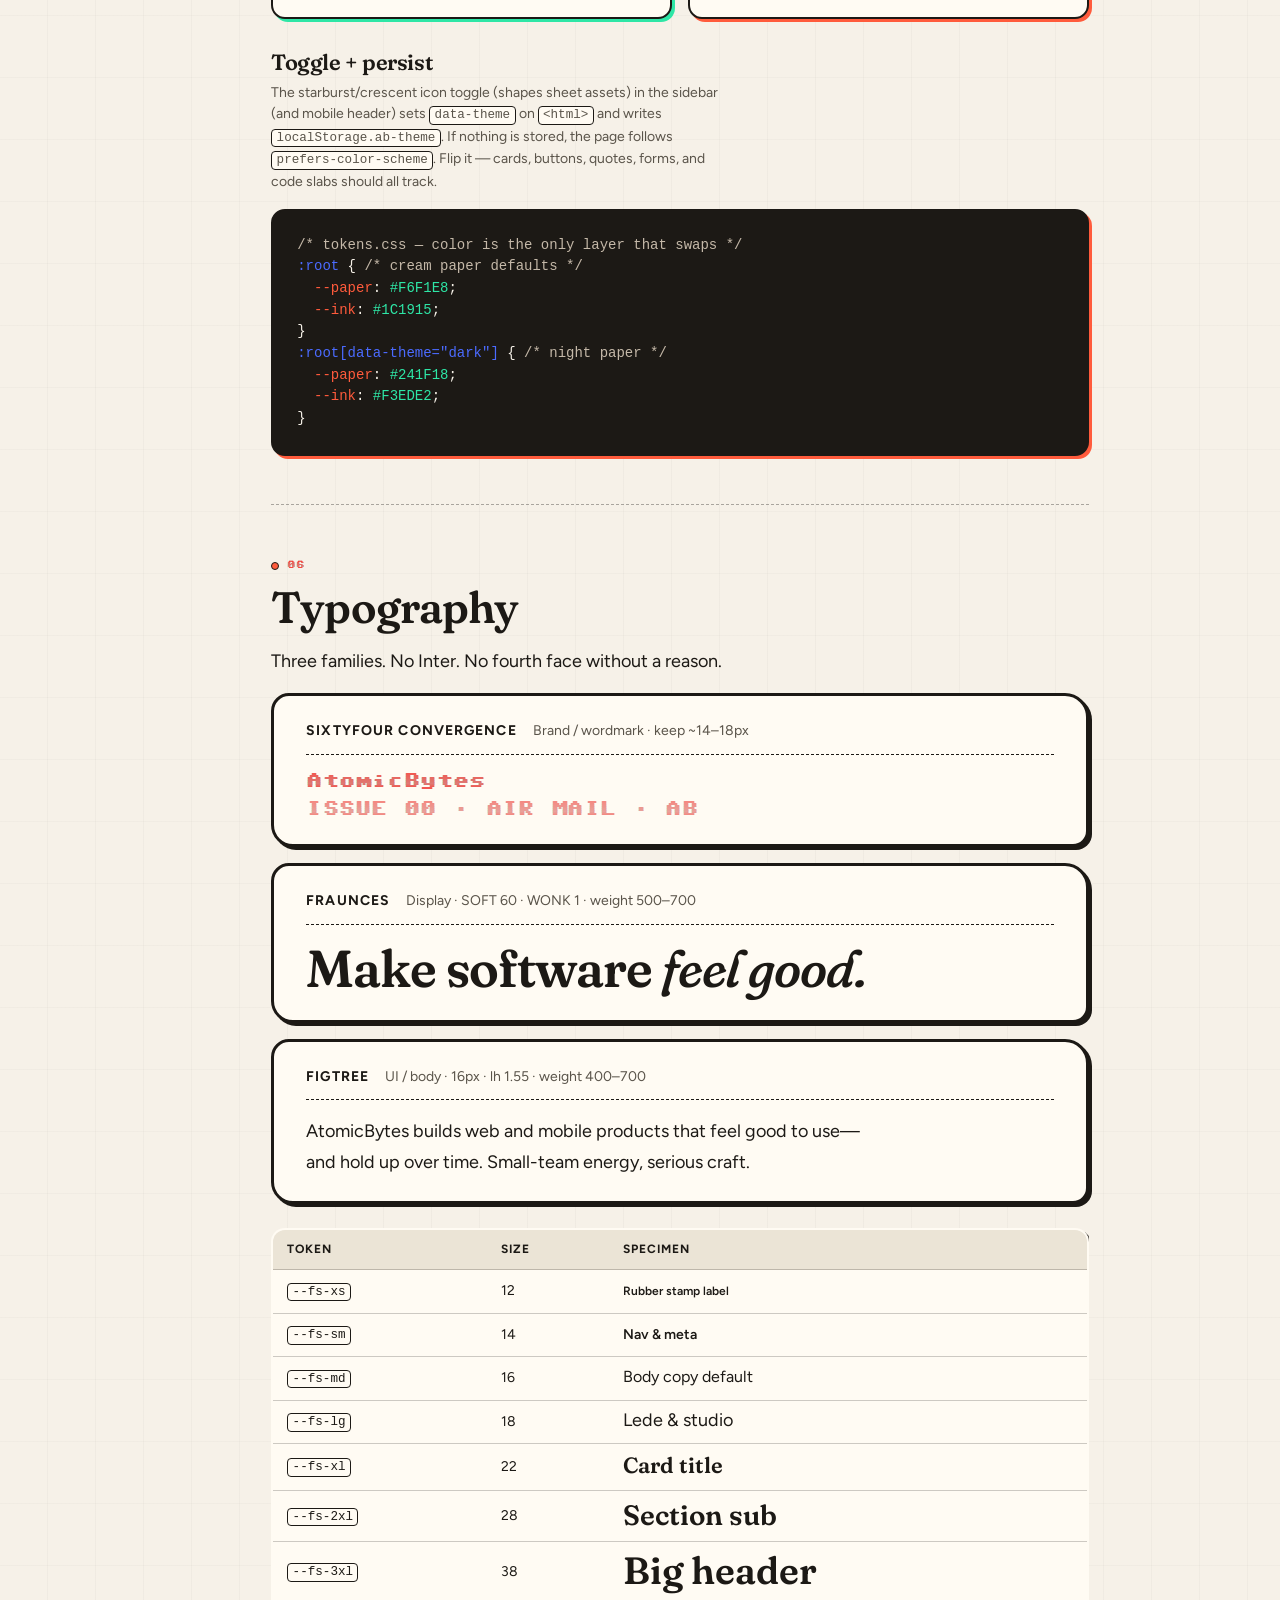
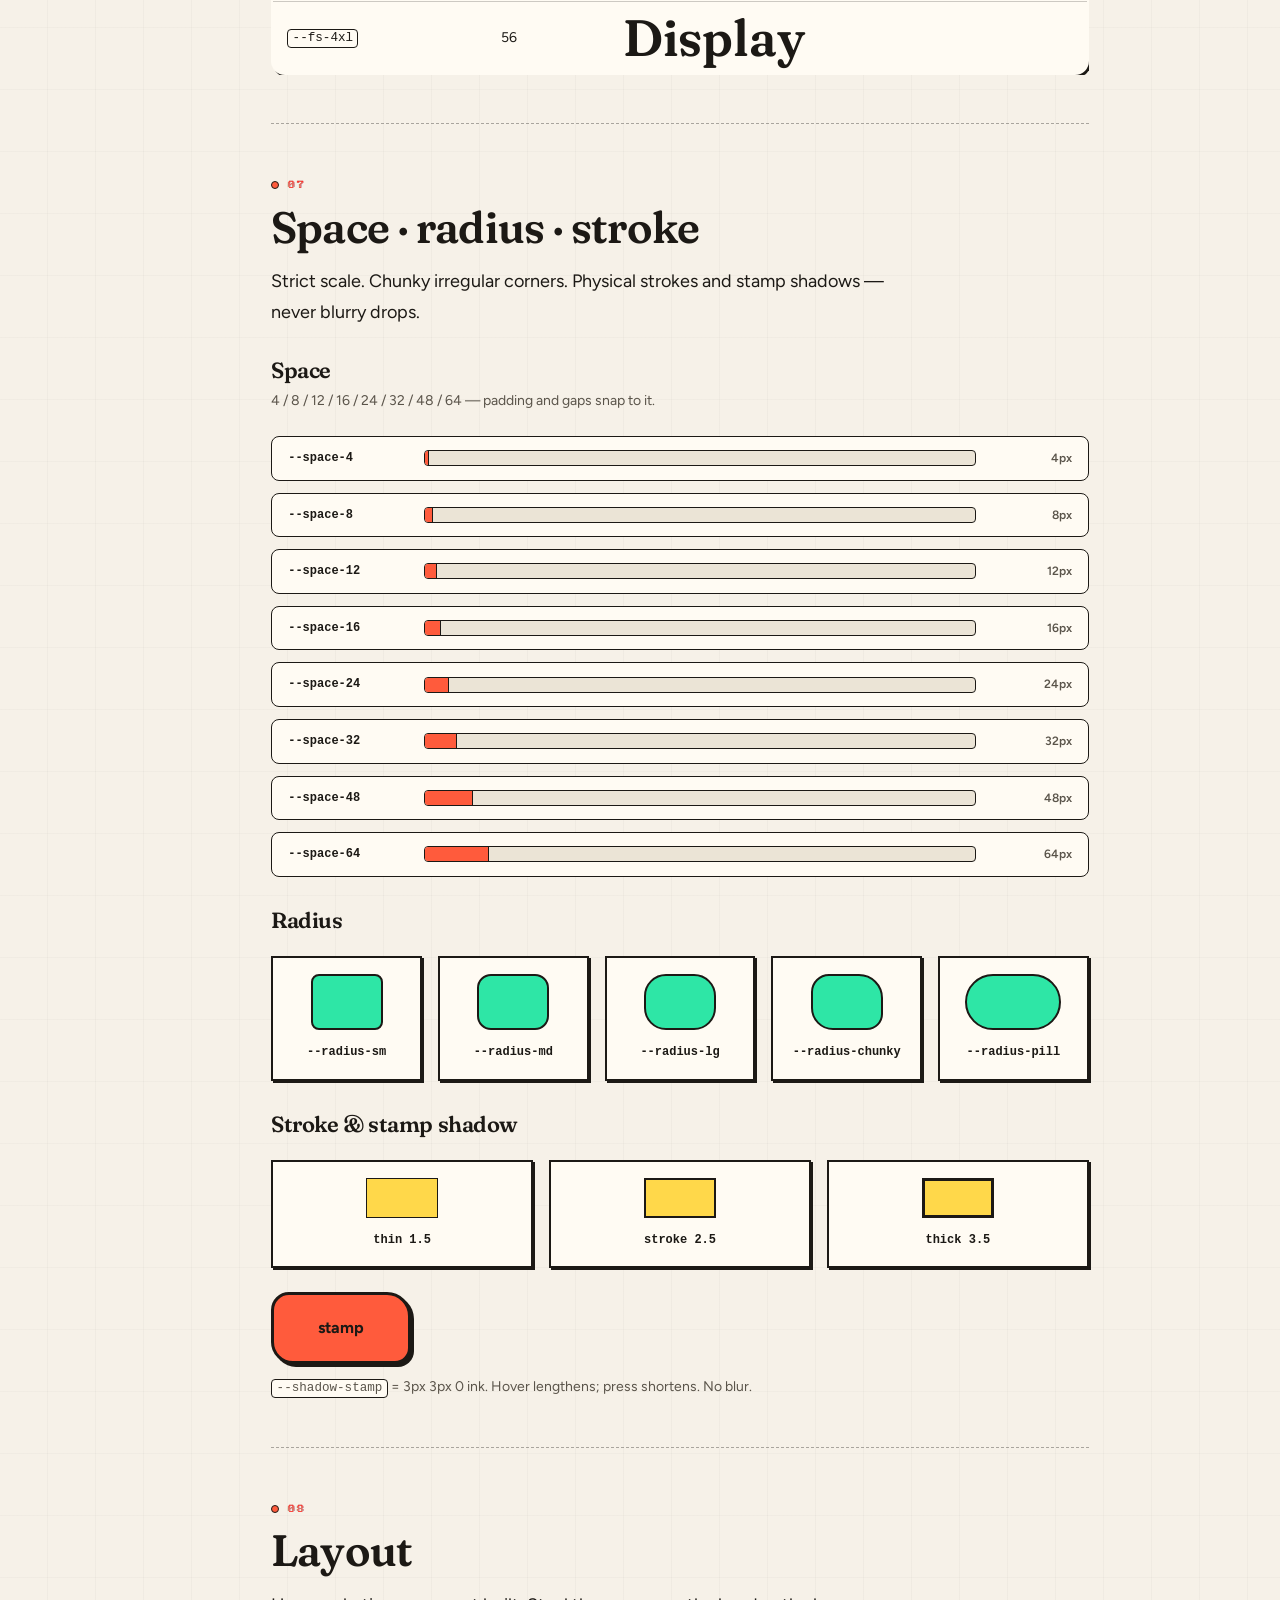
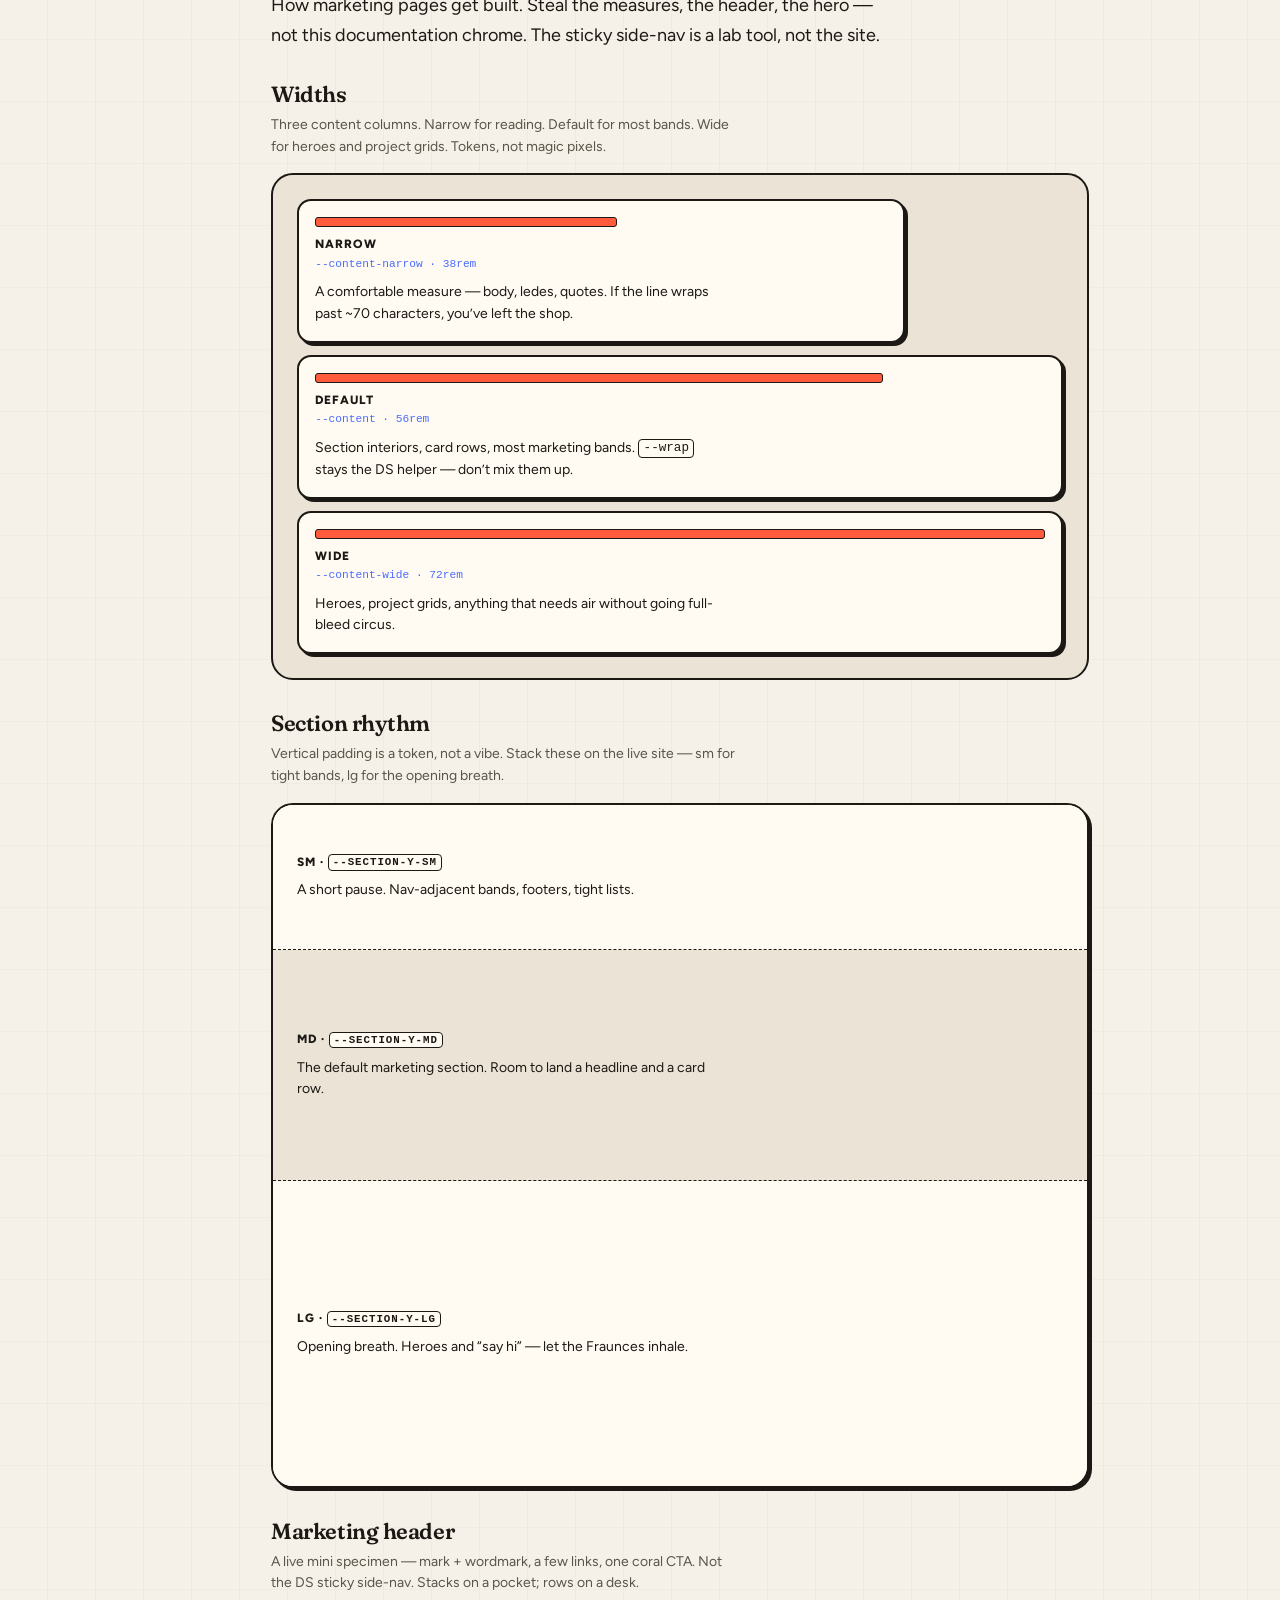
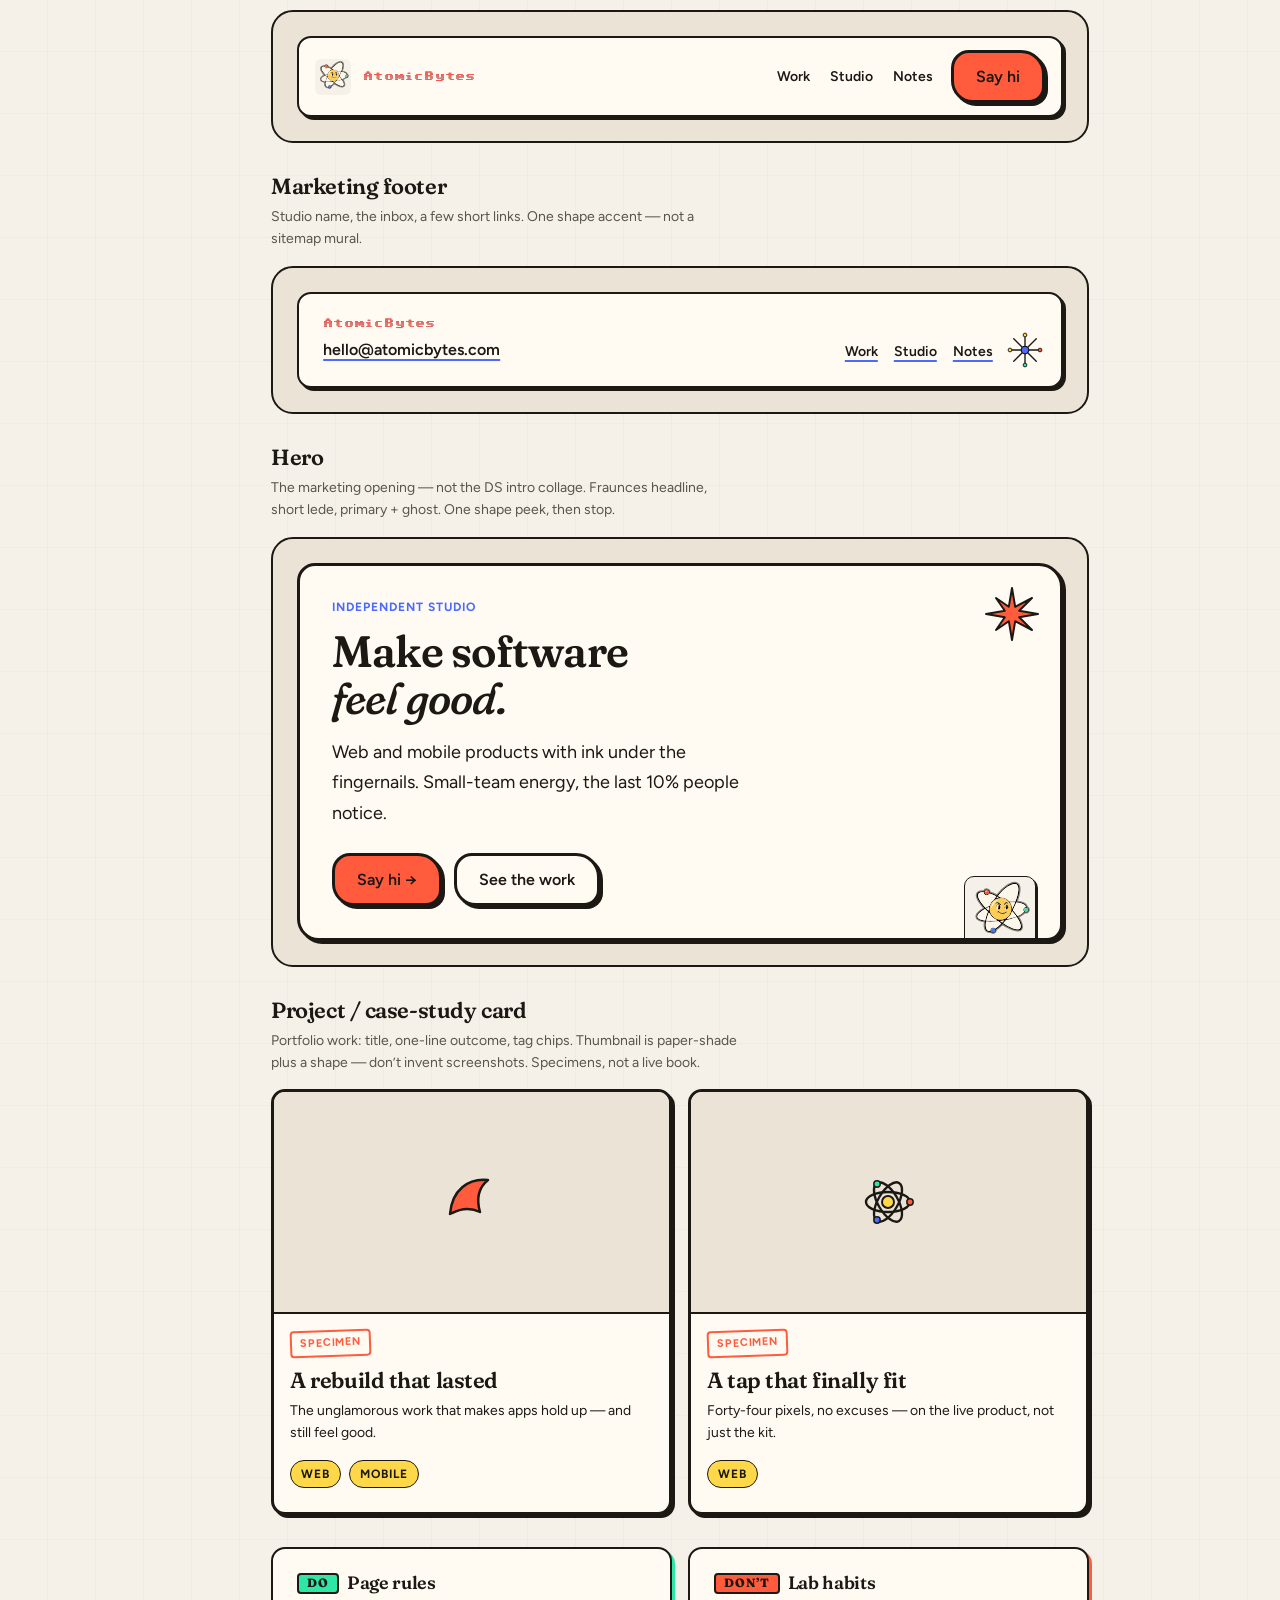
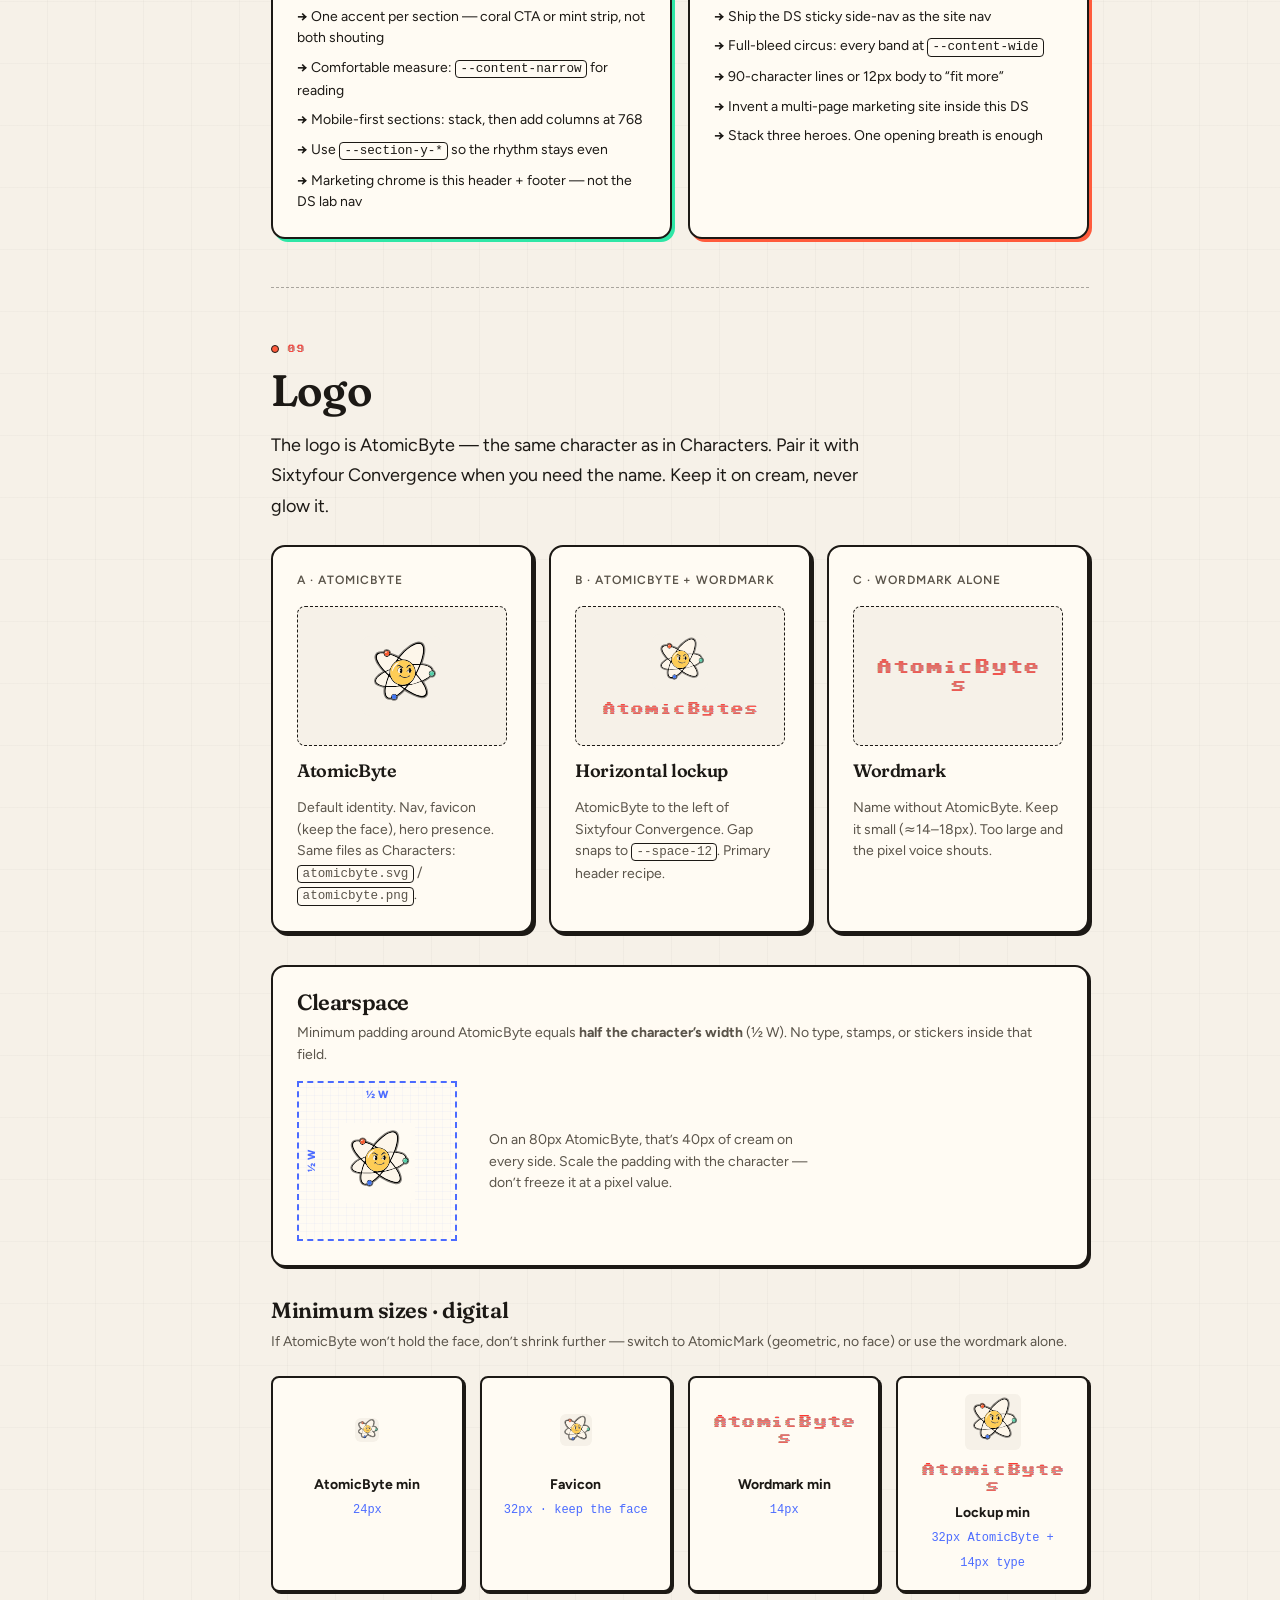
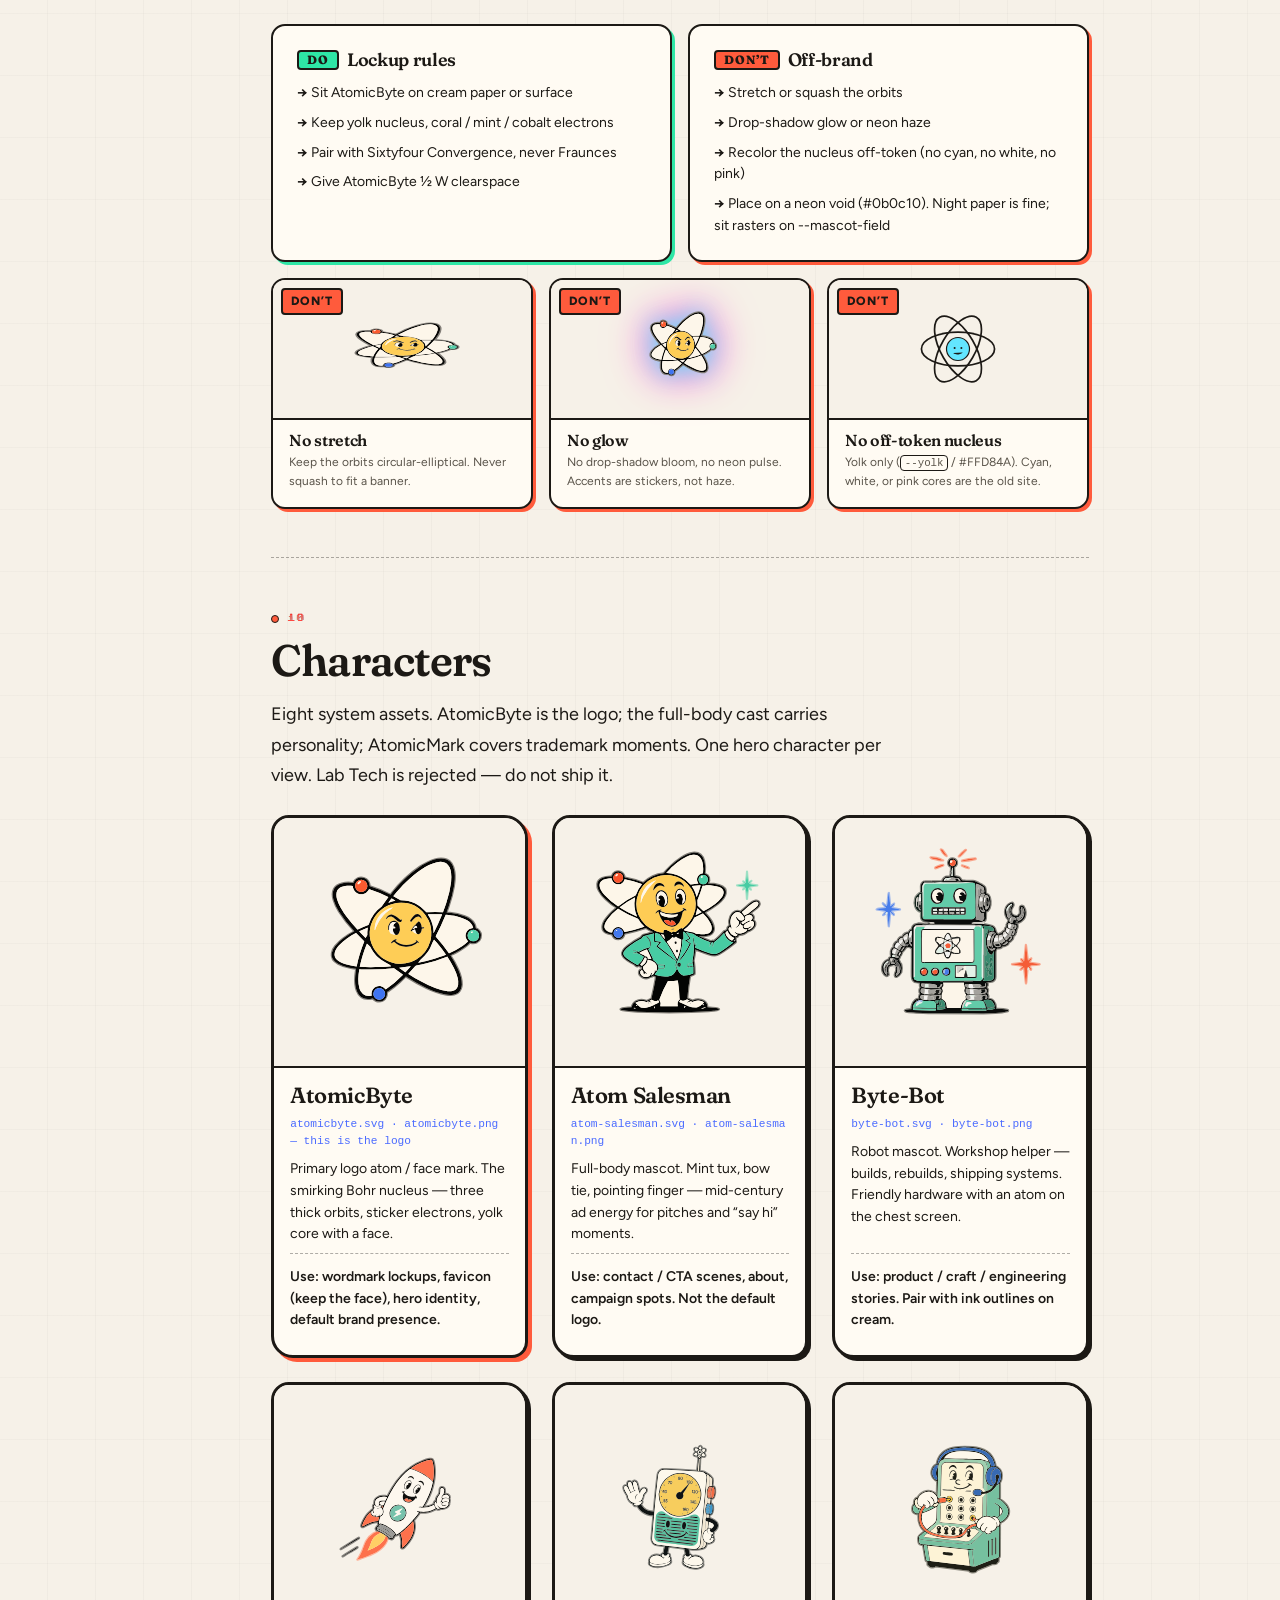
==== commit 2d70e4a4: "Add Hard Hat character to design system - Add hard-hat.png (yolk hard hat, mint coveralls, coral poc" ====
--- a/index.html
+++ b/index.html
@@ -1050,7 +1050,7 @@
         <section id="characters" class="ds-section" aria-labelledby="characters-title">
           <p class="sec-kicker"><span class="dot" aria-hidden="true"></span> 10</p>
           <h2 id="characters-title">Characters</h2>
-          <p class="lede">Seven system assets. AtomicByte is the logo; the full-body cast carries personality; AtomicMark covers trademark moments. One hero character per view. Lab Tech is rejected — do not ship it.</p>
+          <p class="lede">Eight system assets. AtomicByte is the logo; the full-body cast carries personality; AtomicMark covers trademark moments. One hero character per view. Lab Tech is rejected — do not ship it.</p>
 
           <ul class="char-grid">
             <li class="char-card primary">
@@ -1134,6 +1134,18 @@
                 <span class="file">atomic-mark.svg · atomic-mark.png</span>
                 <p>Geometric trademark atom — no face. Cobalt / mint diamond rays, coral nucleus. Legal and formal identity.</p>
                 <p class="char-usage">Use: trademark, watermark, formal docs, small monograms where a face would shout.</p>
+              </div>
+            </li>
+
+            <li class="char-card">
+              <div class="char-art">
+                <img src="assets/characters/hard-hat.png" alt="Hard Hat — mid-century construction worker with yolk hard hat, mint coveralls, and coral pocket, giving a thumbs up" width="200" height="200" loading="lazy">
+              </div>
+              <div class="char-body">
+                <h3>Hard Hat</h3>
+                <span class="file">hard-hat.png — SVG pending from Matt</span>
+                <p>Construction worker mascot. Mid-century optimism — yolk hard hat, mint coveralls, coral pocket, thumbs up. Suited to construction and building.</p>
+                <p class="char-usage">Use: building stories, setup moments, construction and infrastructure scenes.</p>
               </div>
             </li>
           </ul>
@@ -1238,6 +1250,17 @@
                 <td>Geometric trademark</td>
                 <td>Favicon when a face would shout, formal lockups, seals</td>
                 <td>16–24px (no face, can go smaller)</td>
+              </tr>
+              <tr>
+                <td>
+                  <span class="who">
+                    <img src="assets/characters/hard-hat.png" alt="" width="36" height="36">
+                    Hard Hat
+                  </span>
+                </td>
+                <td>Construction / building</td>
+                <td>Building stories, setup moments, construction and infrastructure scenes</td>
+                <td>~120px tall</td>
               </tr>
             </tbody>
           </table>
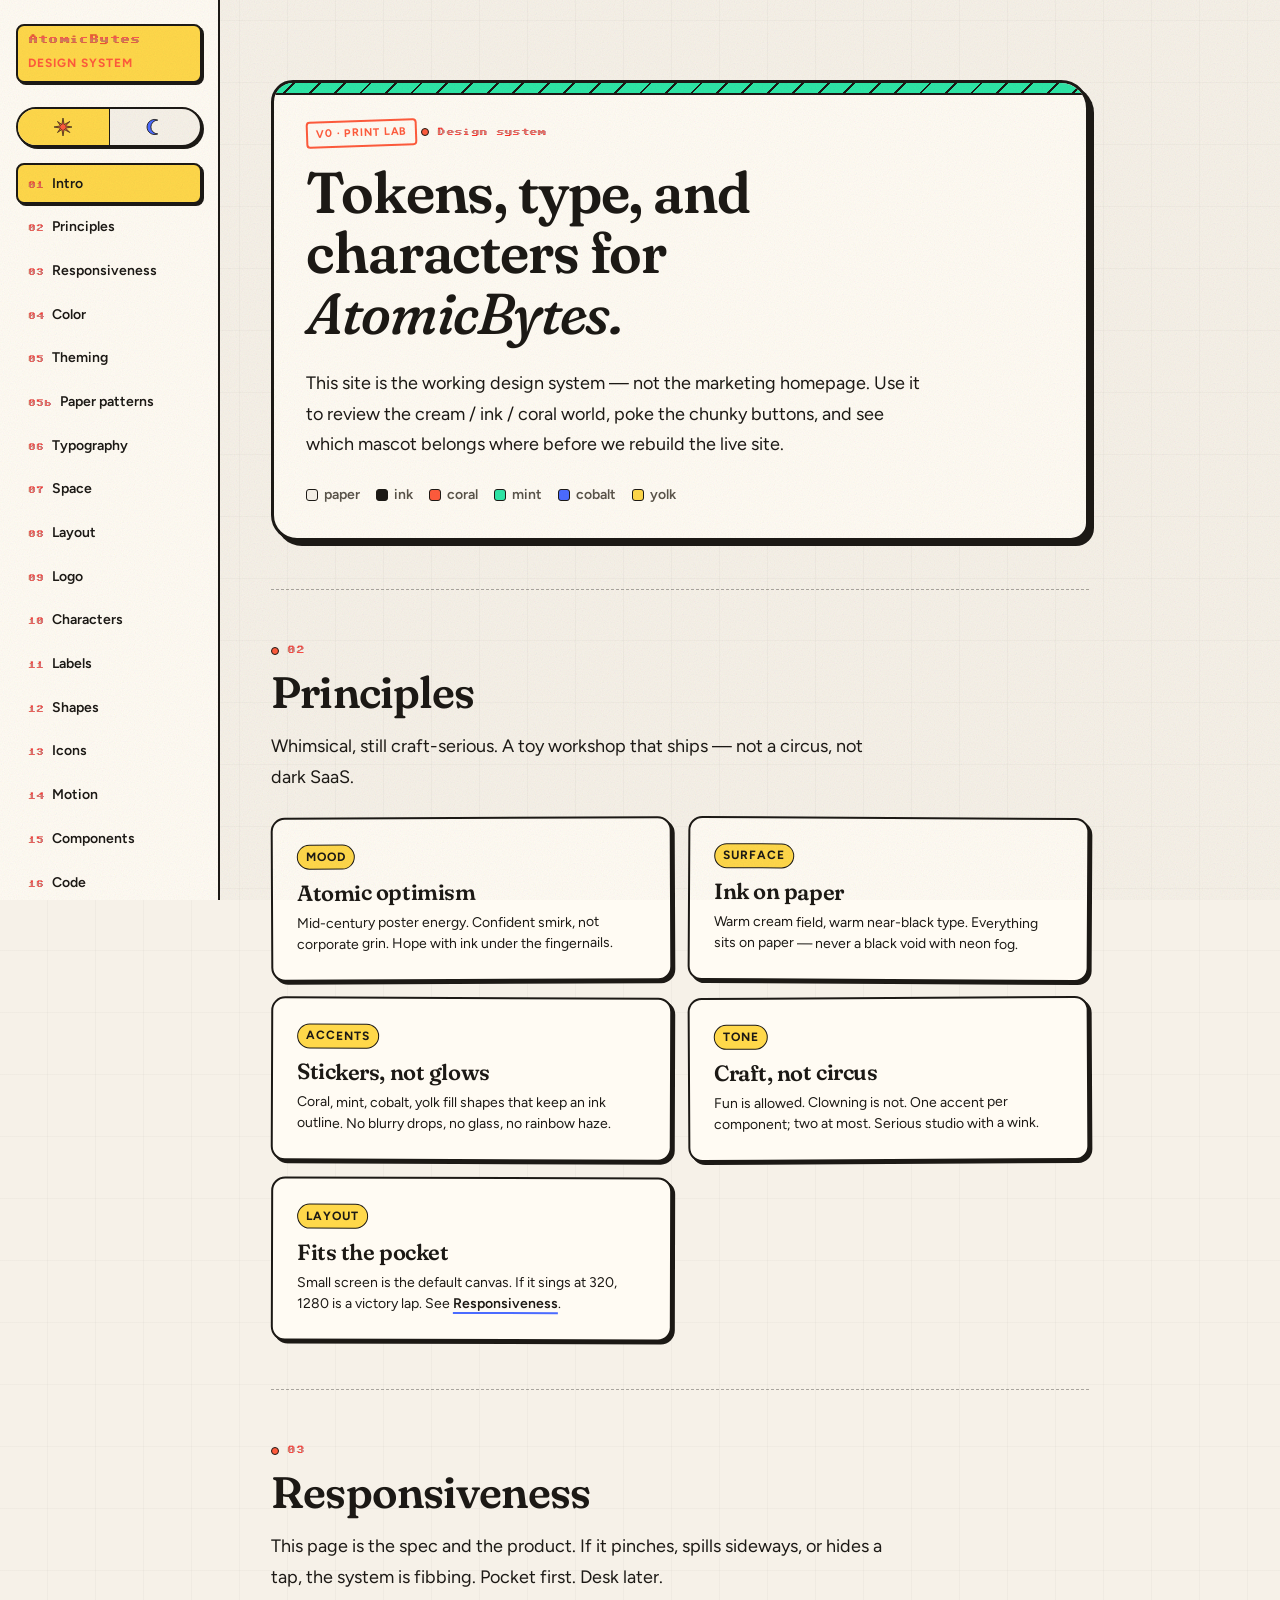
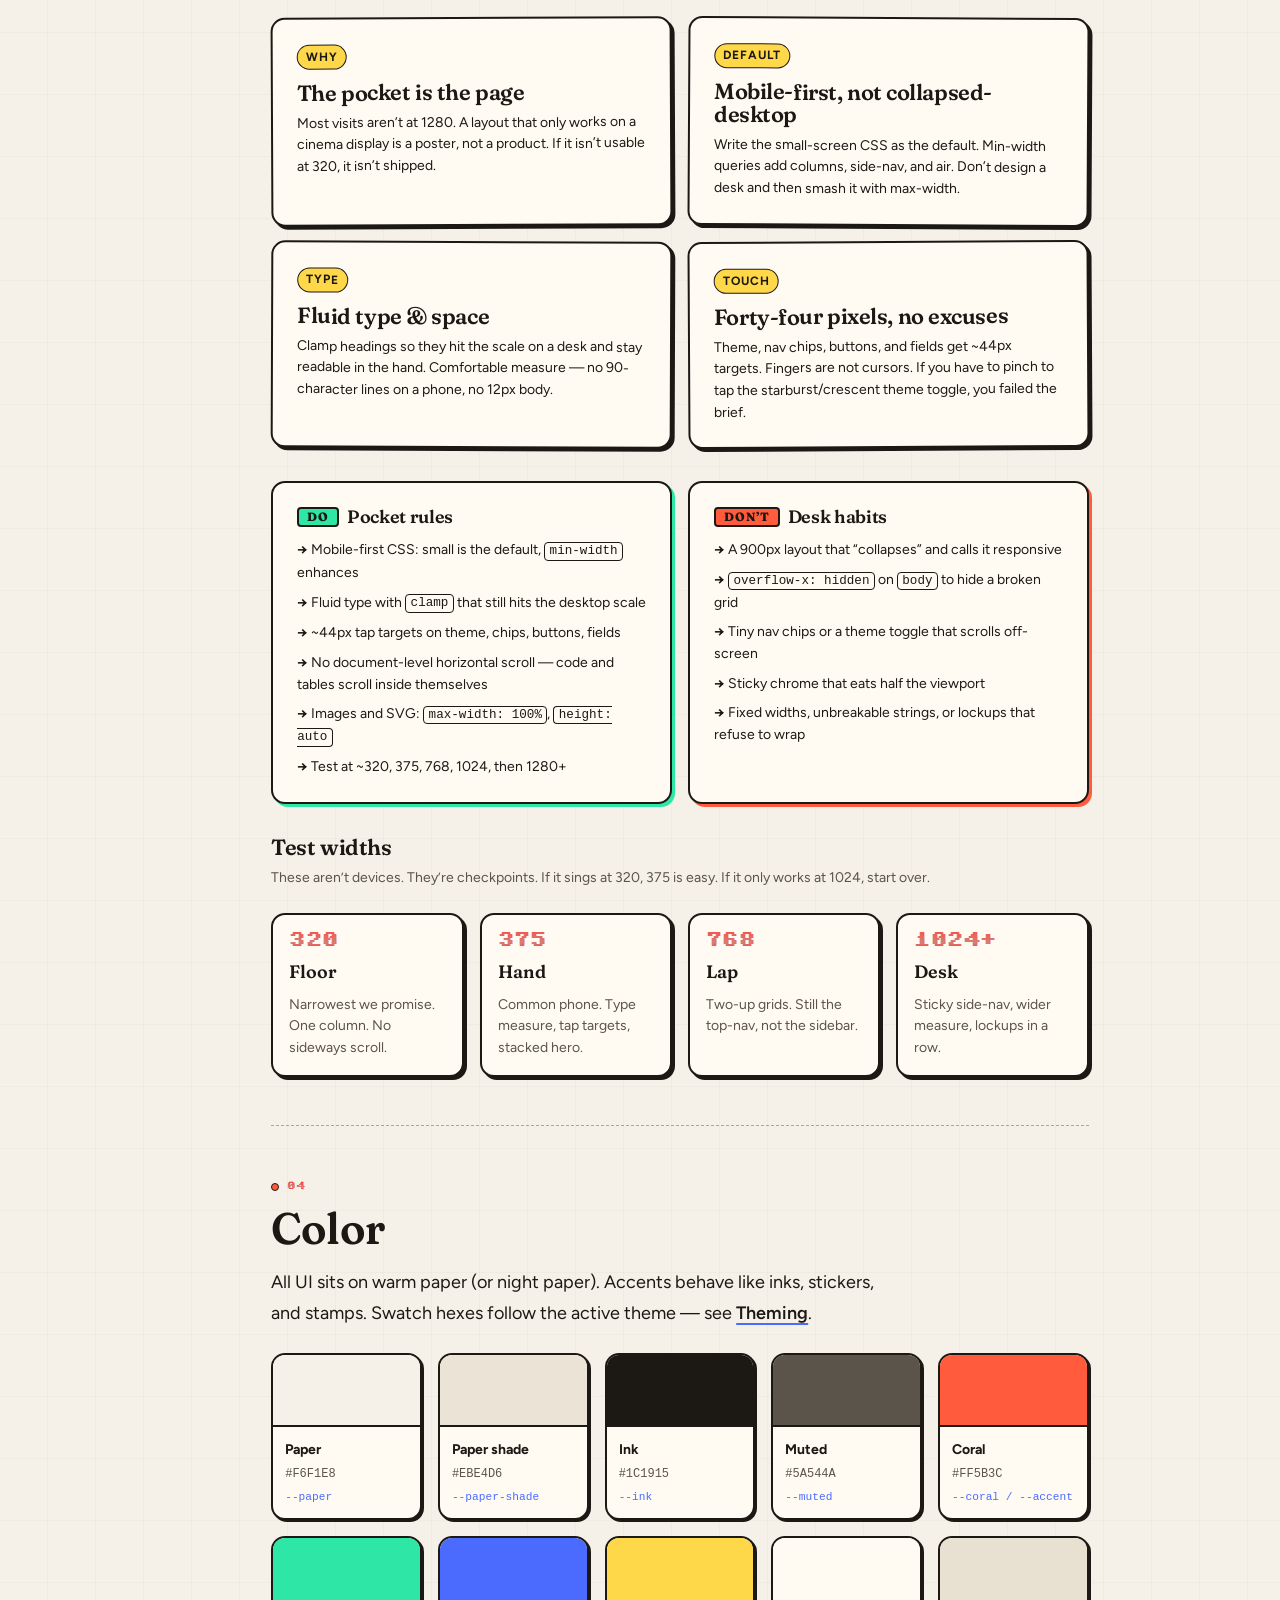
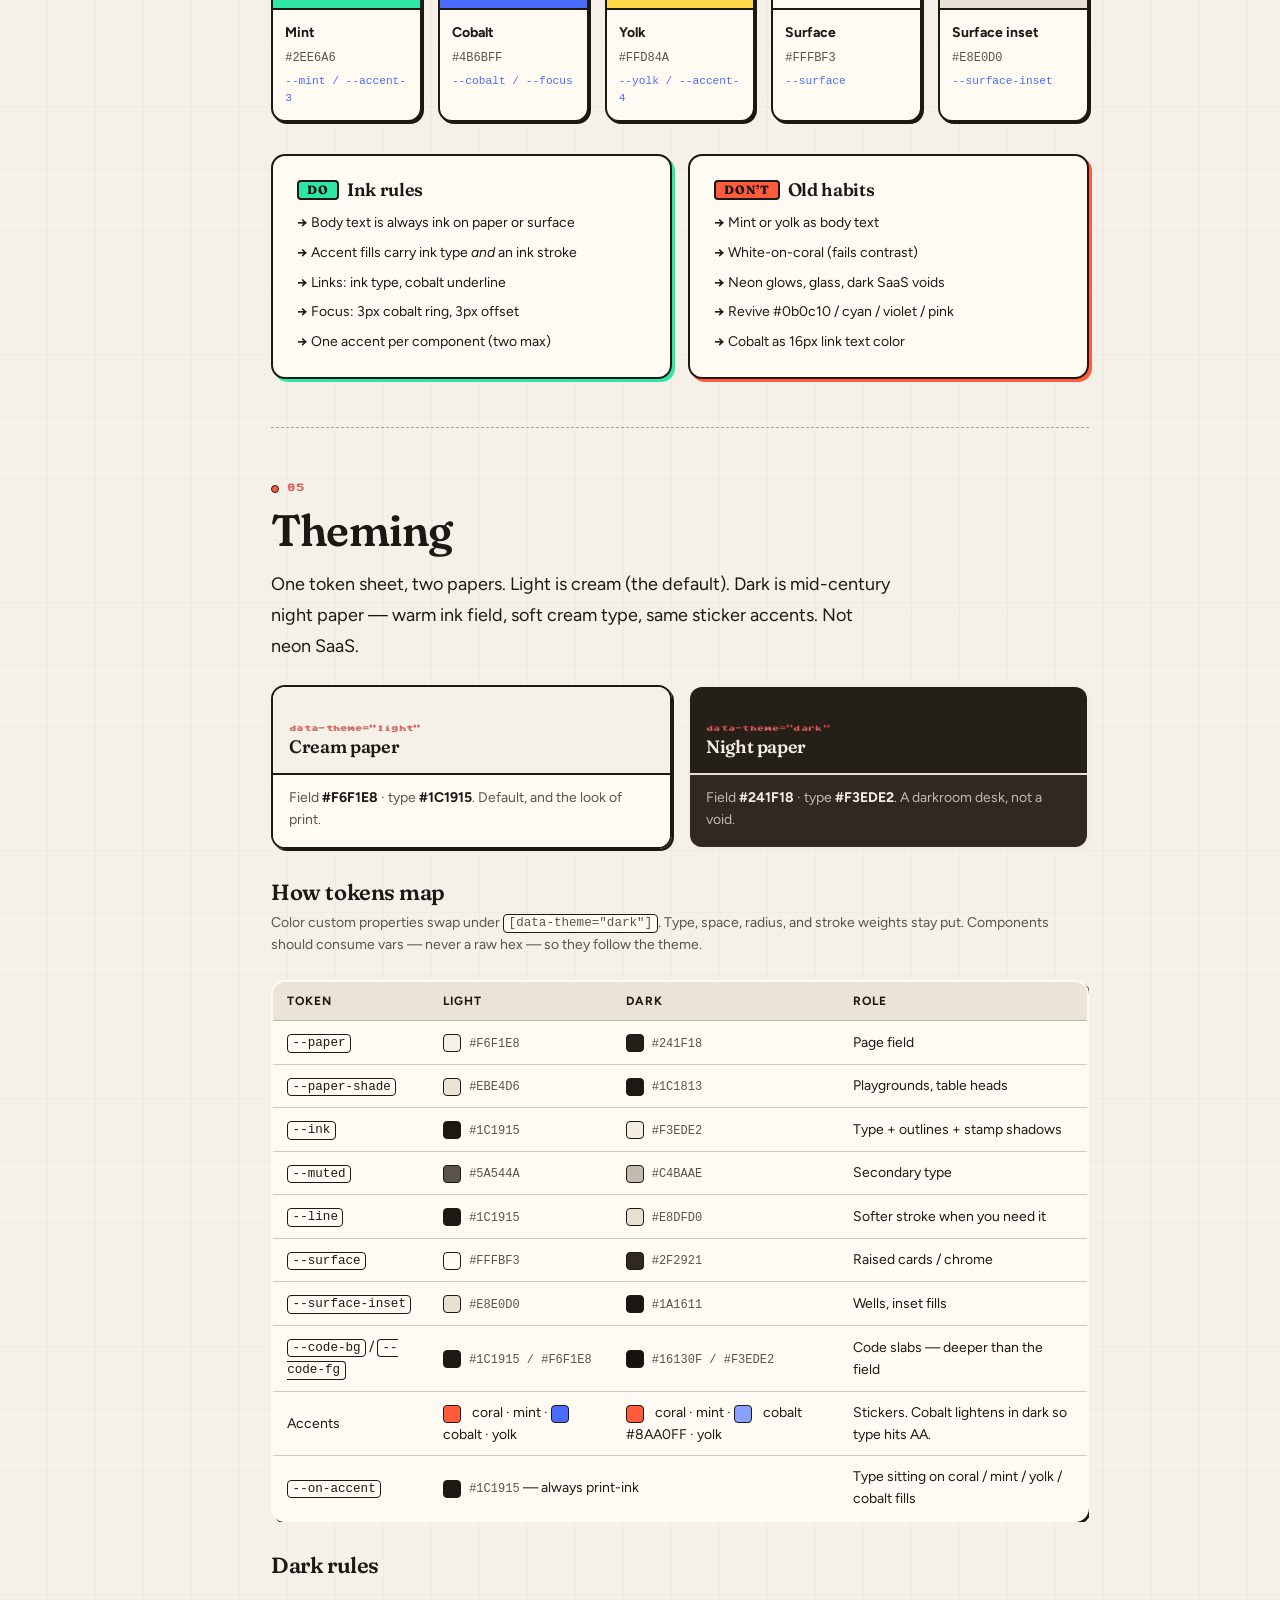
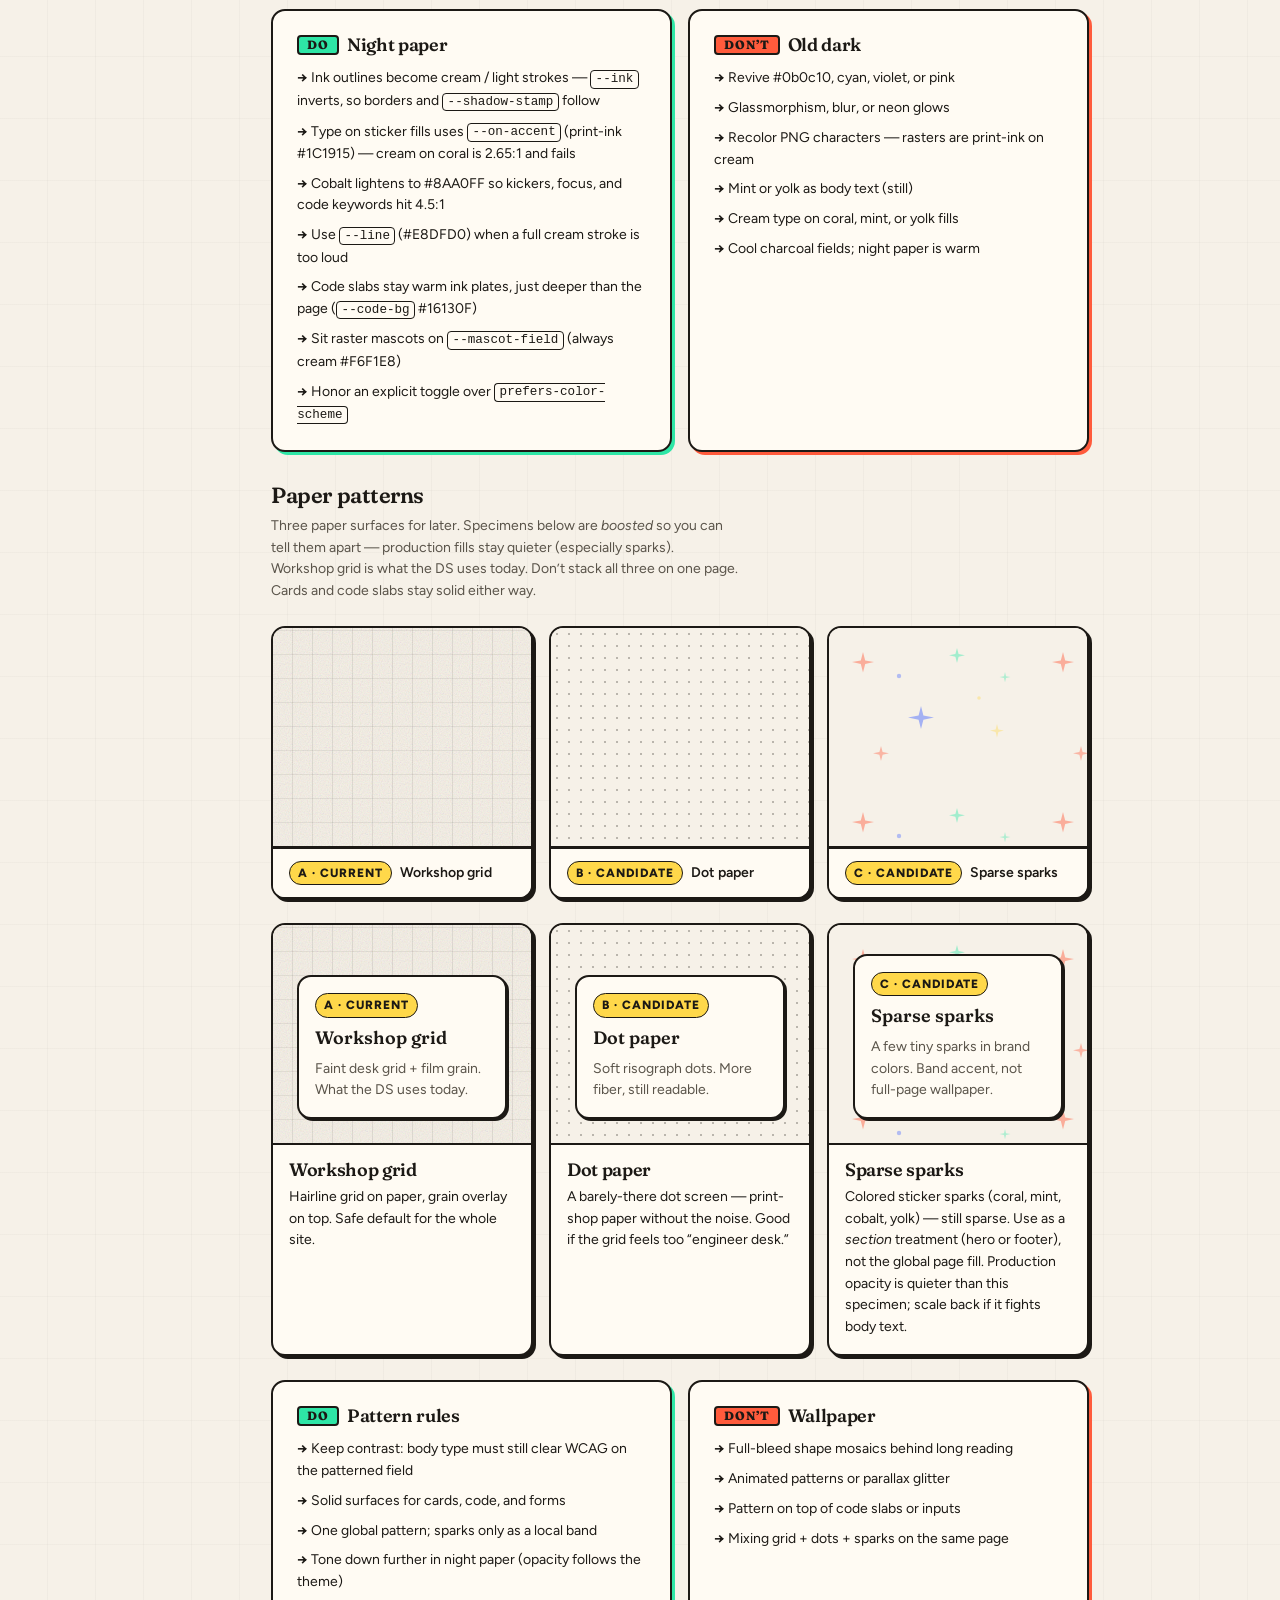
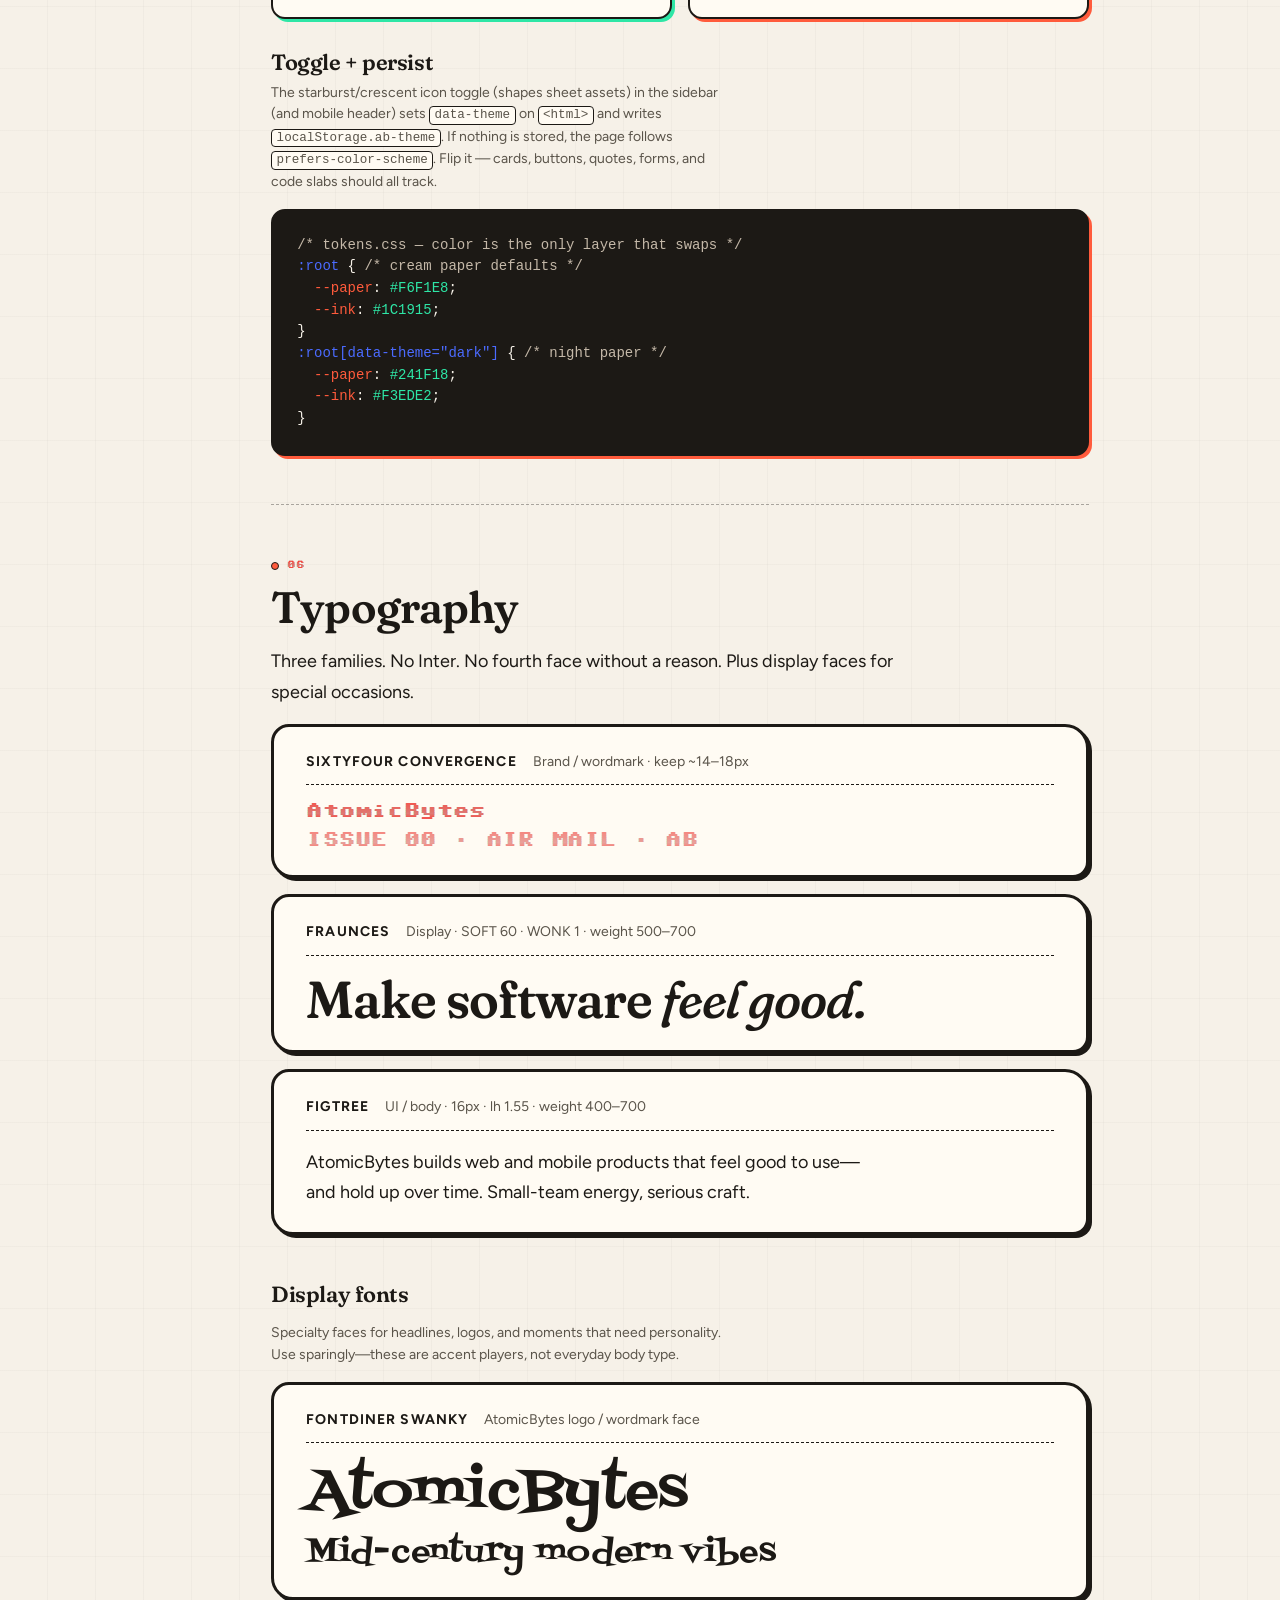
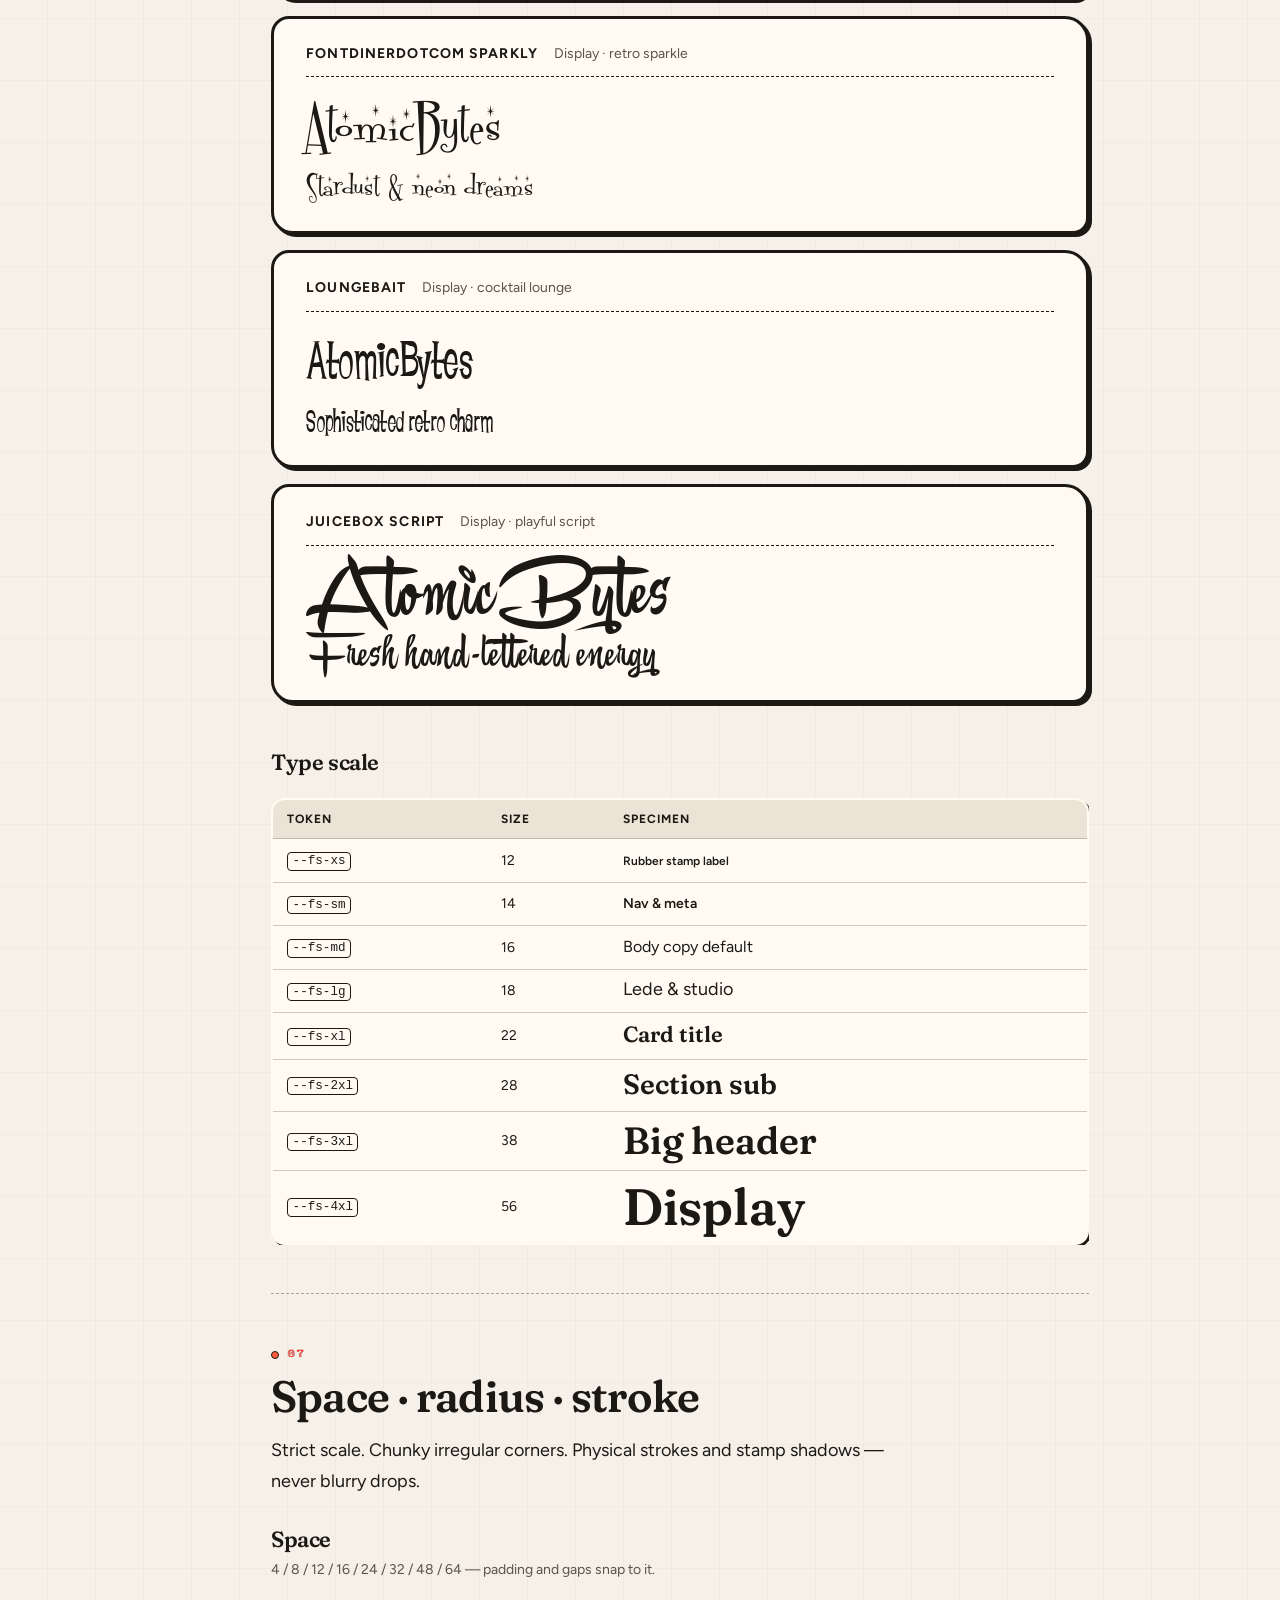
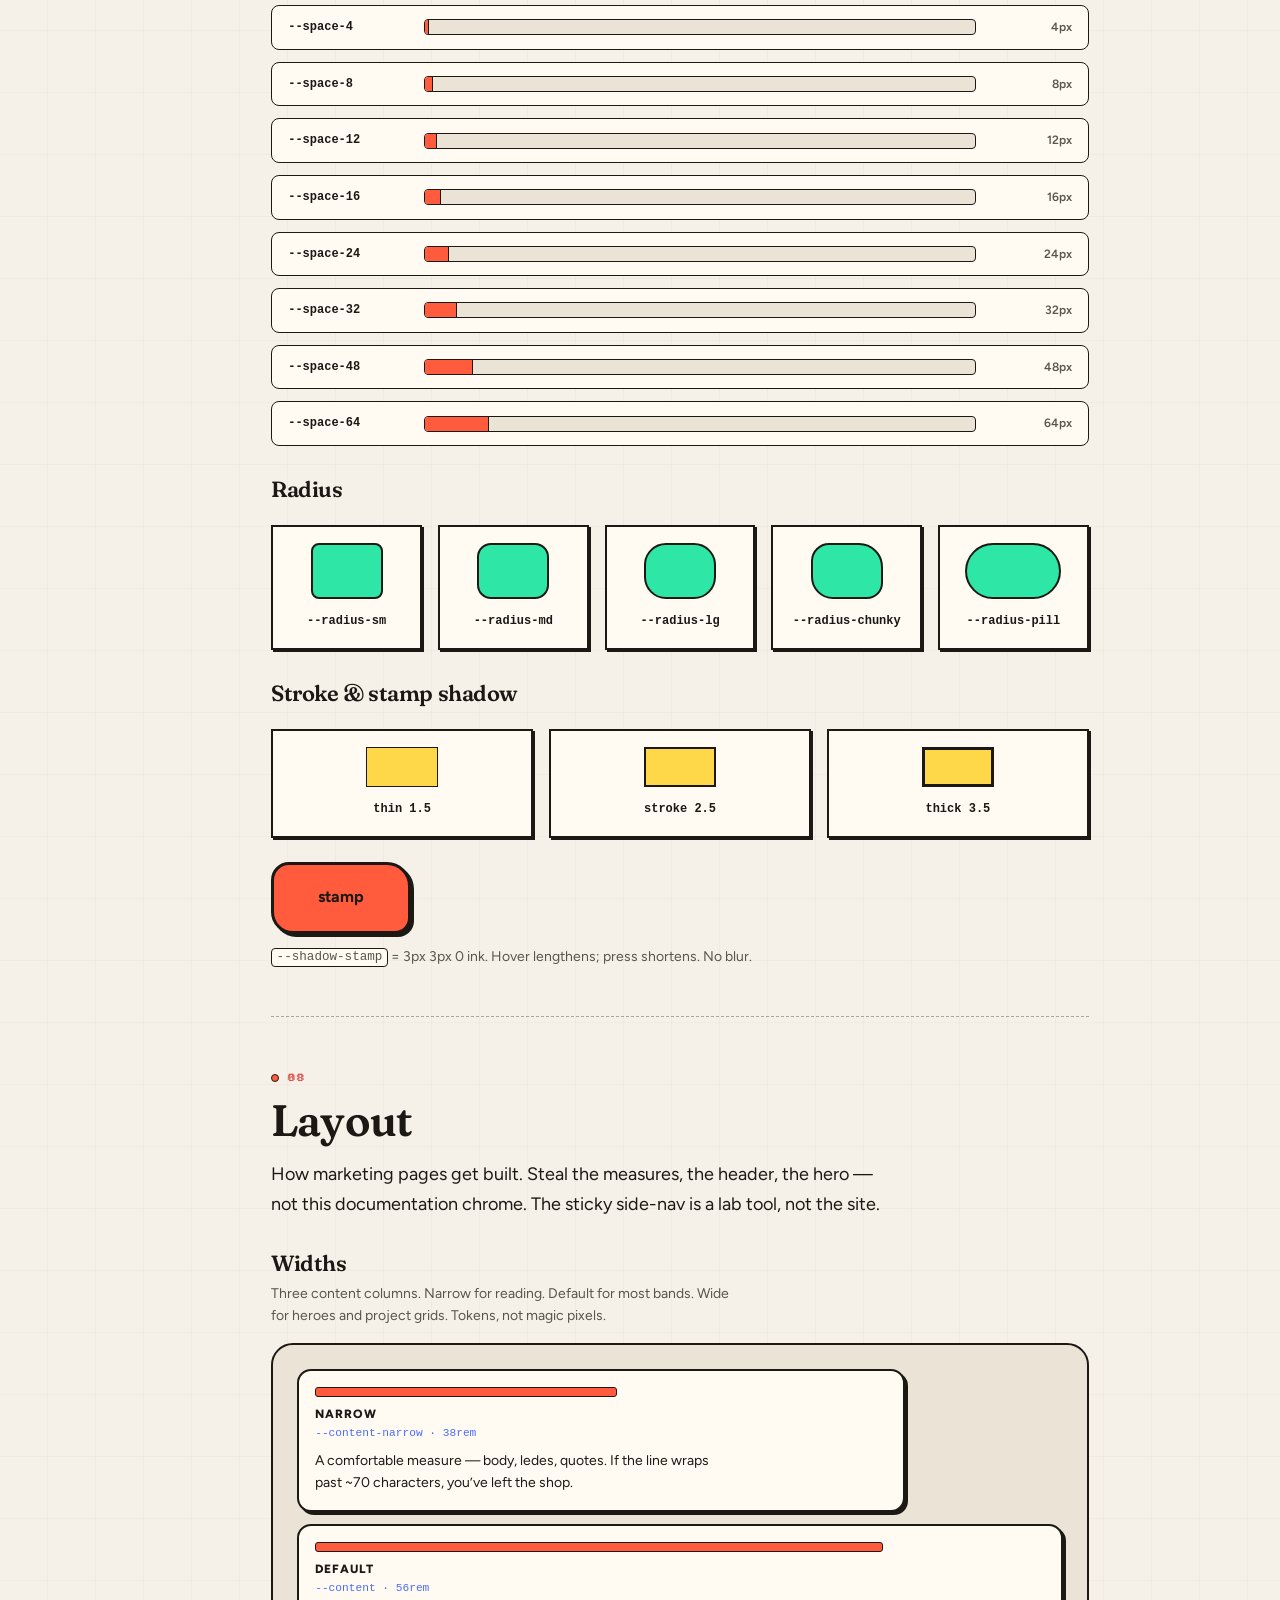
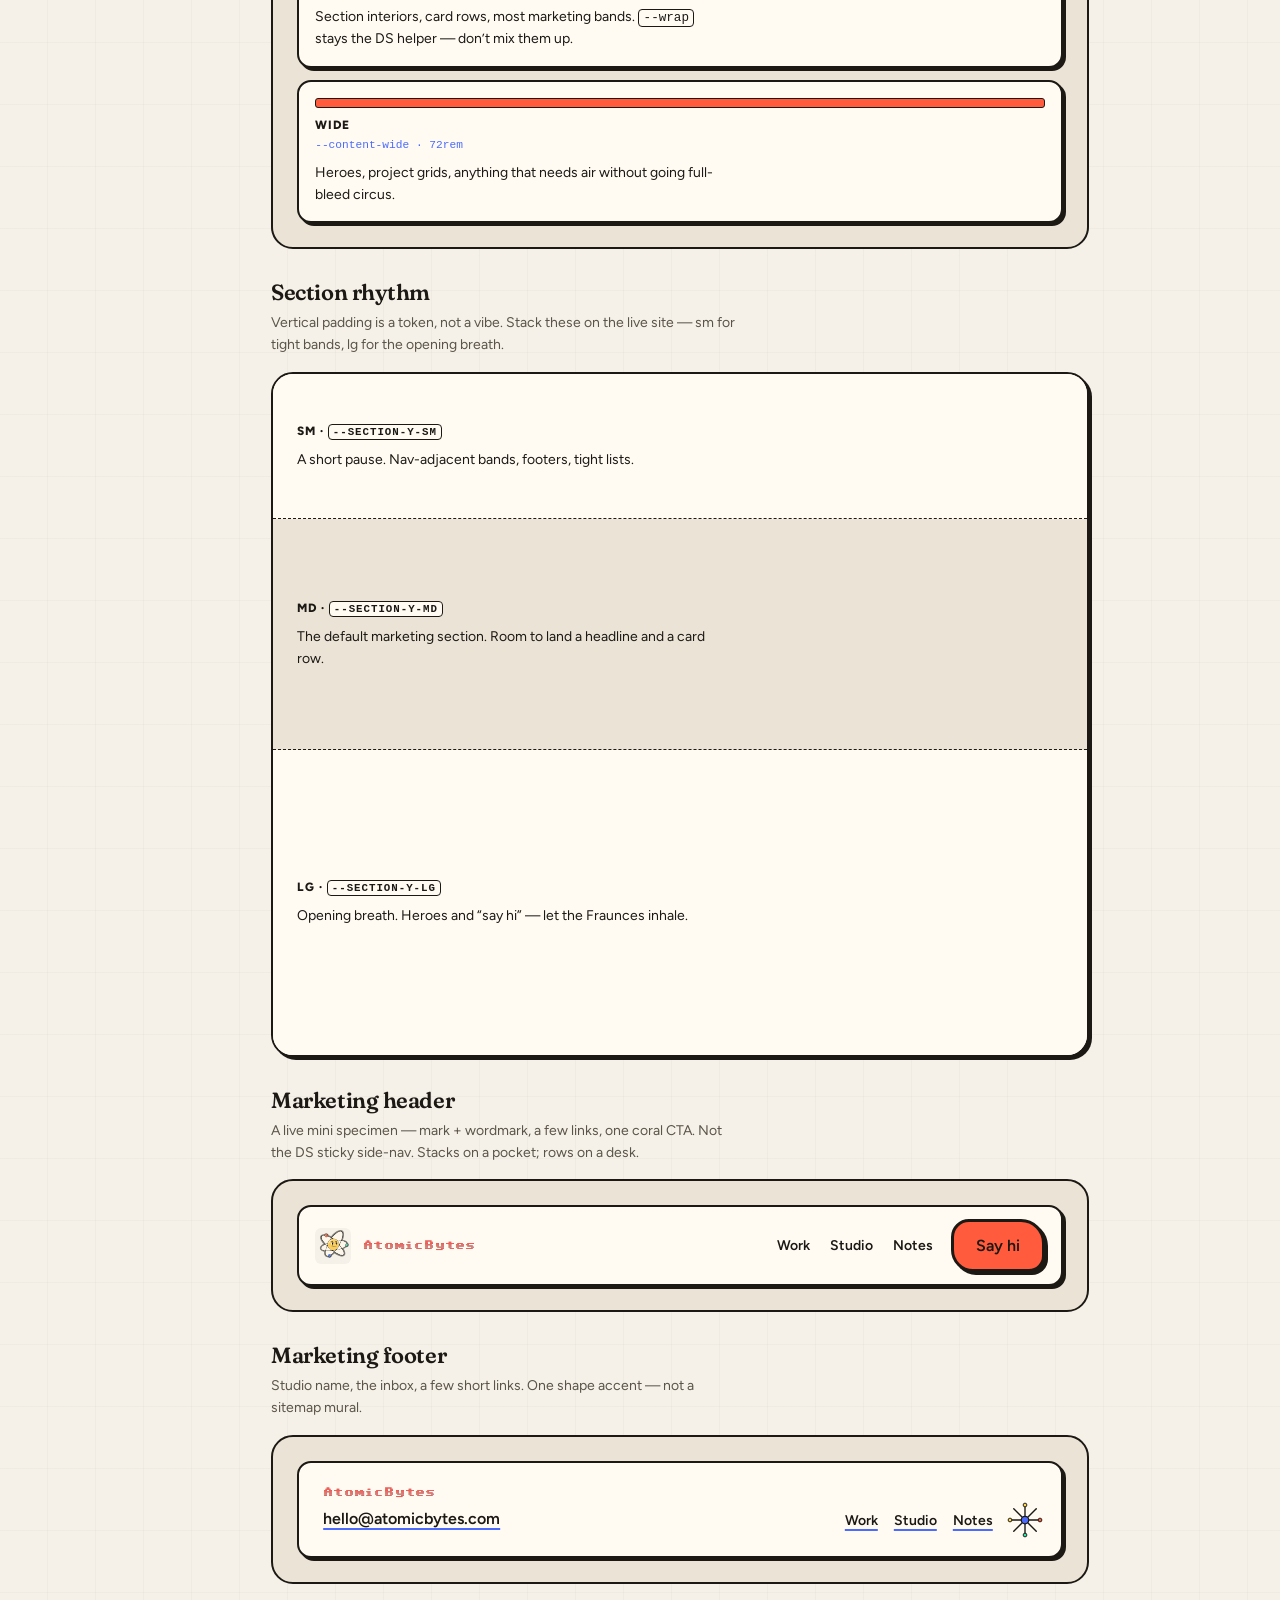
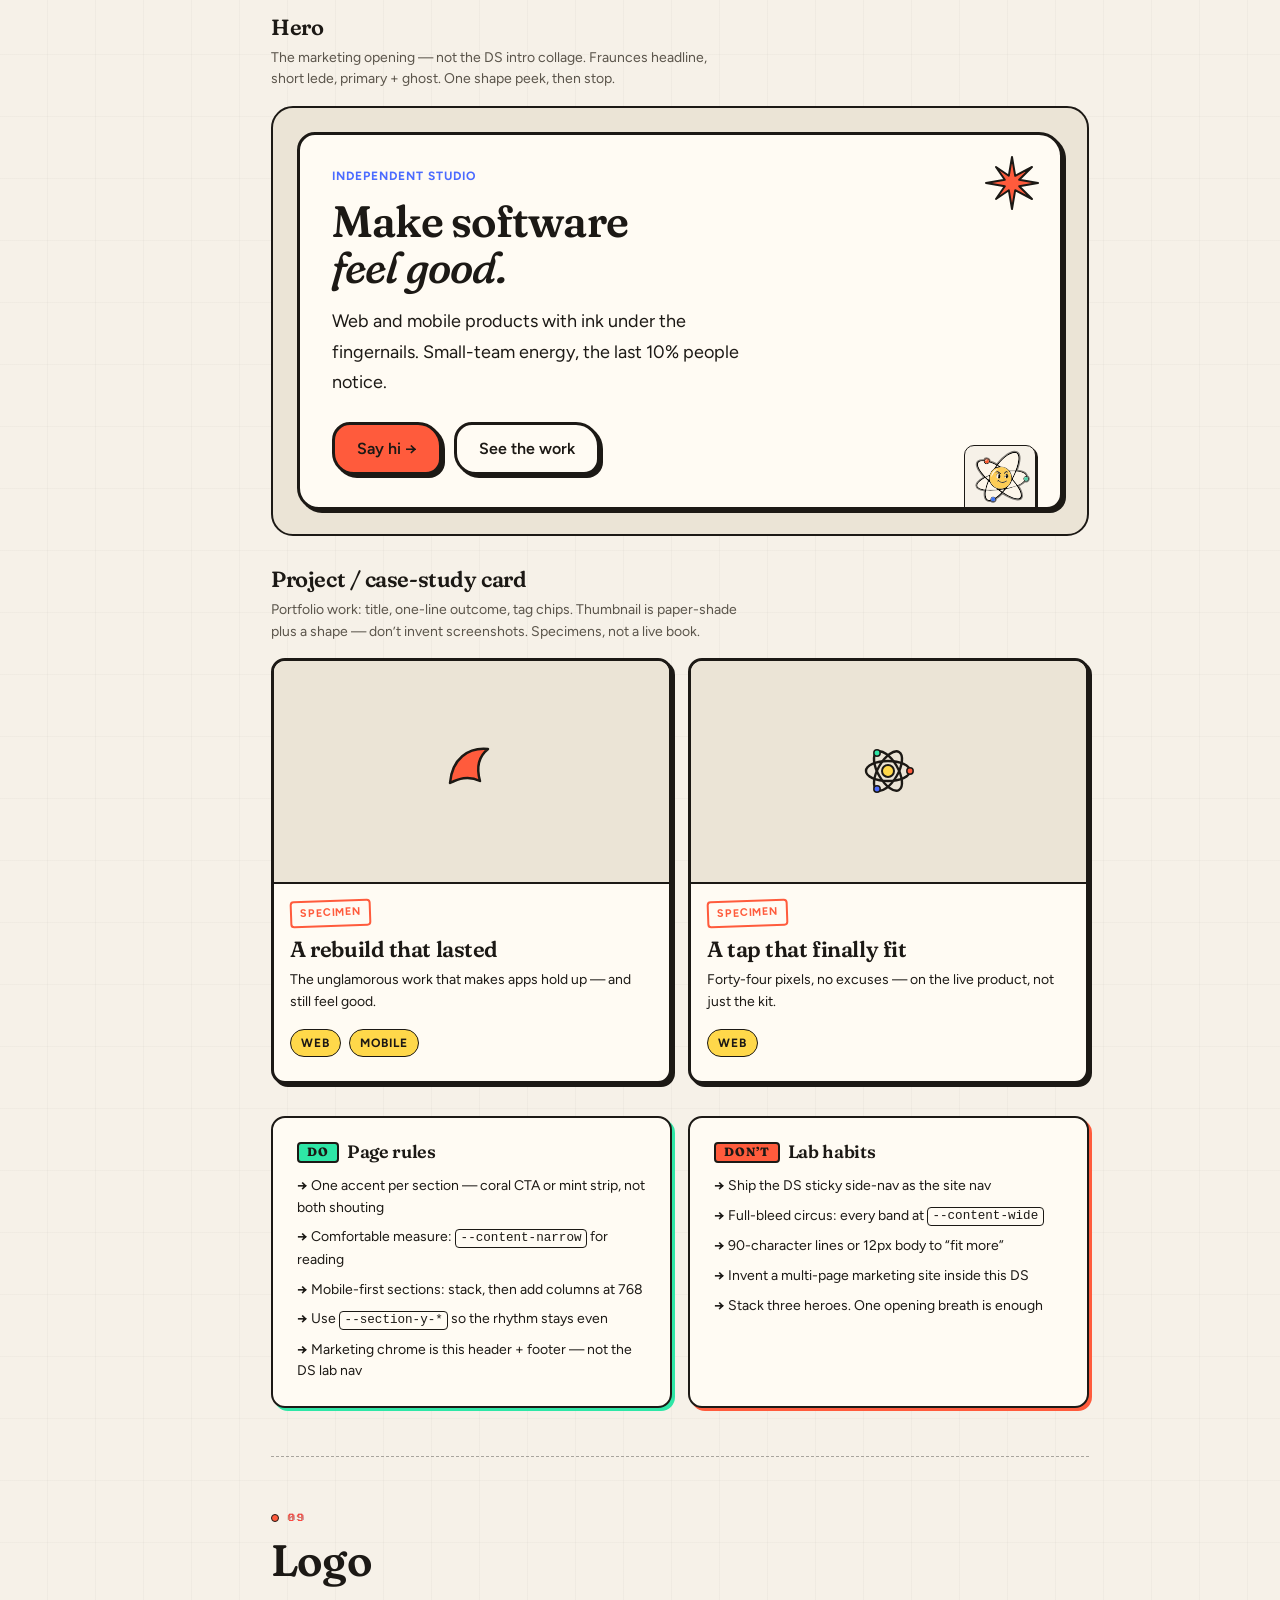
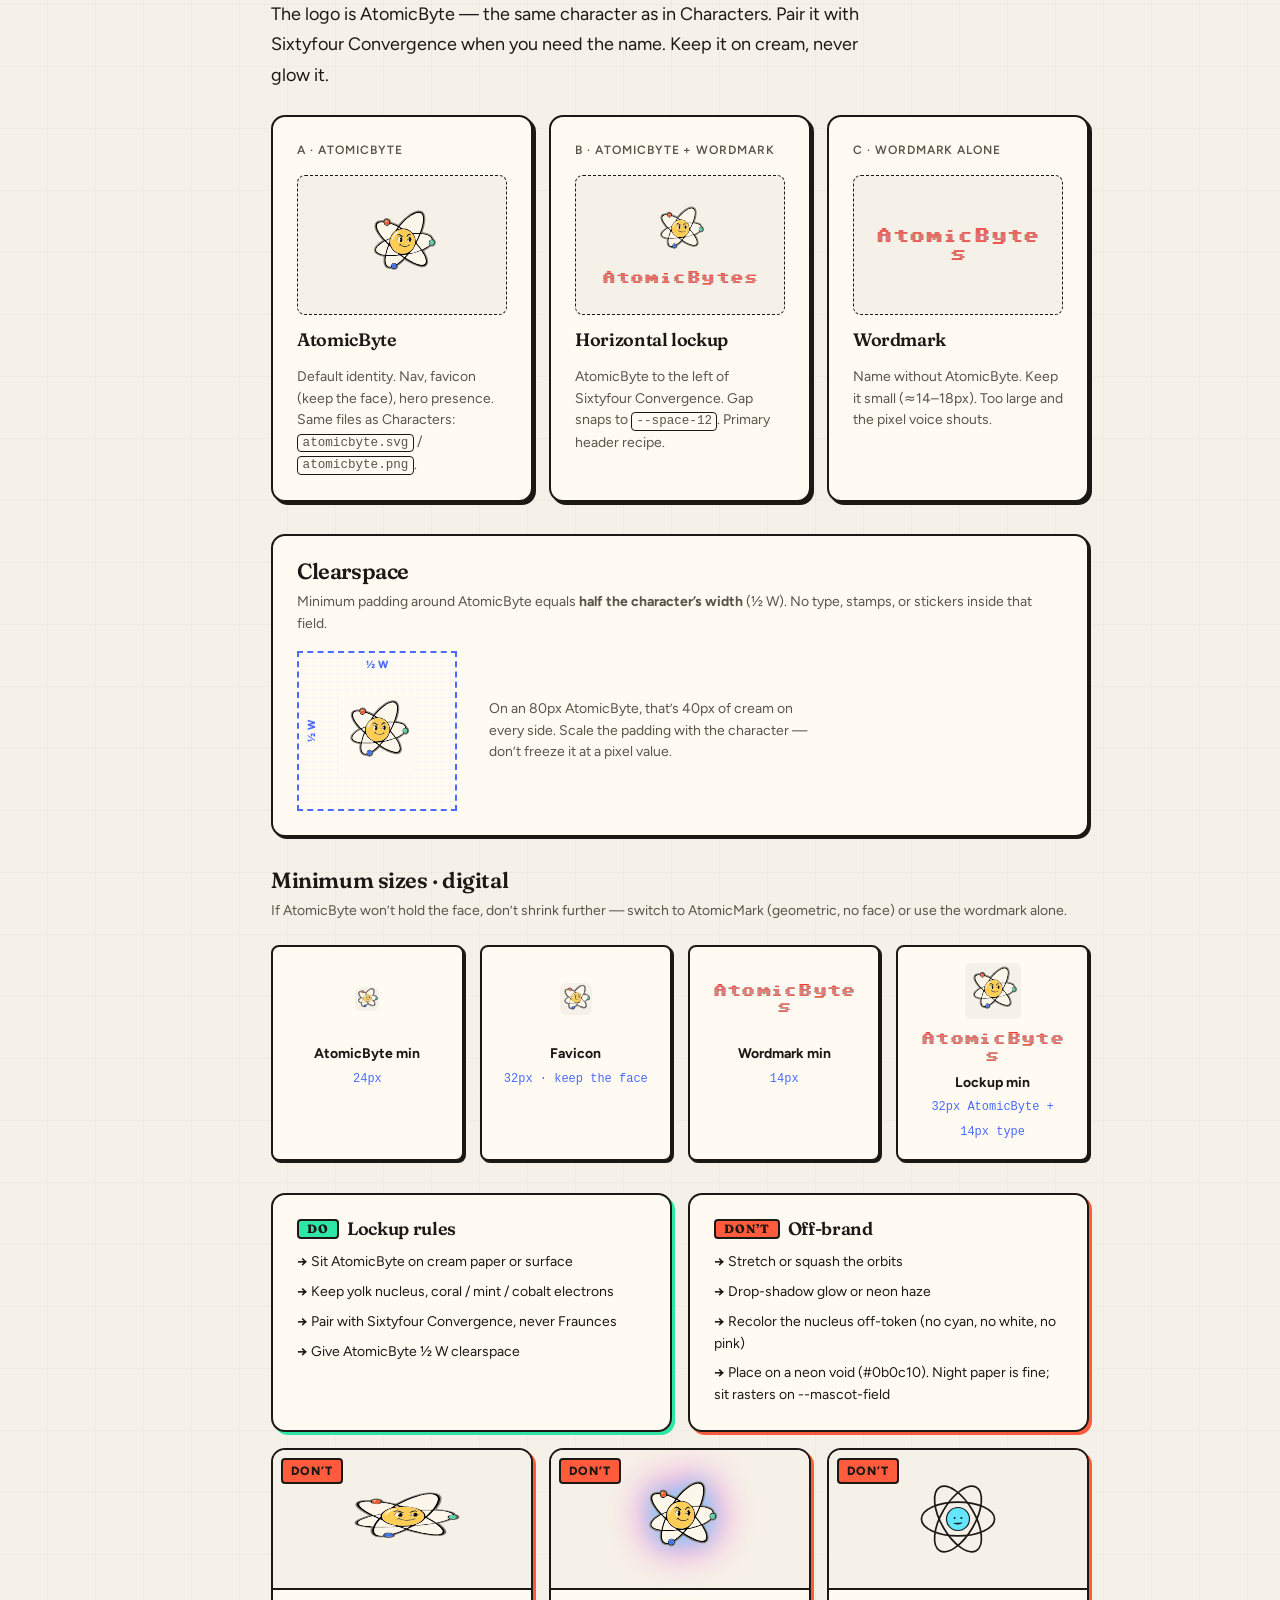
==== commit 1ef0e3f9: "Add display fonts to AtomicBytes design system - Add all 24 font families from provided zip to asset" ====
--- a/index.html
+++ b/index.html
@@ -599,7 +599,7 @@
         <section id="typography" class="ds-section" aria-labelledby="type-title">
           <p class="sec-kicker"><span class="dot" aria-hidden="true"></span> 06</p>
           <h2 id="type-title">Typography</h2>
-          <p class="lede">Three families. No Inter. No fourth face without a reason.</p>
+          <p class="lede">Three families. No Inter. No fourth face without a reason. Plus display faces for special occasions.</p>
 
           <div class="type-card">
             <div class="type-label">
@@ -625,6 +625,47 @@
             </div>
             <p class="spec-body">AtomicBytes builds web and mobile products that feel good to use—and hold up over time. Small-team energy, serious craft.</p>
           </div>
+
+          <h3 style="font-size:var(--fs-xl);margin-top:var(--space-48);margin-bottom:var(--space-16)">Display fonts</h3>
+          <p class="muted" style="font-size:var(--fs-sm);max-width:52ch;margin-bottom:var(--space-16)">Specialty faces for headlines, logos, and moments that need personality. Use sparingly—these are accent players, not everyday body type.</p>
+
+          <div class="type-card">
+            <div class="type-label">
+              <span class="family">FontDiner Swanky</span>
+              <span class="role">AtomicBytes logo / wordmark face</span>
+            </div>
+            <p class="spec-swanky">AtomicBytes</p>
+            <p class="spec-swanky" style="margin-top: var(--space-8); font-size: clamp(1.25rem, 3vw, 2rem);">Mid-century modern vibes</p>
+          </div>
+
+          <div class="type-card">
+            <div class="type-label">
+              <span class="family">Fontdinerdotcom Sparkly</span>
+              <span class="role">Display · retro sparkle</span>
+            </div>
+            <p class="spec-sparkly">AtomicBytes</p>
+            <p class="spec-sparkly" style="margin-top: var(--space-8); font-size: clamp(1.25rem, 3vw, 2rem);">Stardust & neon dreams</p>
+          </div>
+
+          <div class="type-card">
+            <div class="type-label">
+              <span class="family">LoungeBait</span>
+              <span class="role">Display · cocktail lounge</span>
+            </div>
+            <p class="spec-lounge">AtomicBytes</p>
+            <p class="spec-lounge" style="margin-top: var(--space-8); font-size: clamp(1.25rem, 3vw, 2rem);">Sophisticated retro charm</p>
+          </div>
+
+          <div class="type-card">
+            <div class="type-label">
+              <span class="family">Juicebox Script</span>
+              <span class="role">Display · playful script</span>
+            </div>
+            <p class="spec-juicebox">AtomicBytes</p>
+            <p class="spec-juicebox" style="margin-top: var(--space-8); font-size: clamp(1.25rem, 3vw, 2rem);">Fresh hand-lettered energy</p>
+          </div>
+
+          <h3 style="font-size:var(--fs-xl);margin-top:var(--space-48);margin-bottom:var(--space-16)">Type scale</h3>
 
           <div class="table-scroll">
           <table class="scale-table">
--- a/ds.css
+++ b/ds.css
@@ -1,5 +1,39 @@
 /* AtomicBytes Design System — documentation chrome
    Brand mood lives in tokens.css; this file is layout + recipes. */
+
+/* ---------- Display fonts ---------- */
+@font-face {
+  font-family: 'Fontdinerdotcom Sparkly';
+  src: url('assets/fonts/fontdinerdotcom-sparkly-1085/FontdinerdotcomSparkly-x37m.ttf') format('truetype');
+  font-weight: normal;
+  font-style: normal;
+  font-display: swap;
+}
+
+@font-face {
+  font-family: 'Lounge Bait';
+  src: url('assets/fonts/lounge-bait-2924/LoungeBait-JpVa.ttf') format('truetype');
+  font-weight: normal;
+  font-style: normal;
+  font-display: swap;
+}
+
+@font-face {
+  font-family: 'FontDiner Swanky';
+  src: url('assets/fonts/fontdiner-swanky-11451/FontdinerSwanky-3XXX.ttf') format('truetype');
+  font-weight: normal;
+  font-style: normal;
+  font-display: swap;
+}
+
+@font-face {
+  font-family: 'Juicebox Script';
+  src: url('assets/fonts/juicebox-script-115744/JuiceboxScriptPersonalUseRegular-lx93q.otf') format('opentype');
+  font-weight: normal;
+  font-style: normal;
+  font-display: swap;
+}
+
 *, *::before, *::after { box-sizing: border-box; }
 html {
   scroll-behavior: smooth;
@@ -522,6 +556,33 @@
   line-height: var(--lh-loose);
   max-width: 48ch;
 }
+
+/* Display font specimens */
+.spec-sparkly {
+  font-family: 'Fontdinerdotcom Sparkly', cursive;
+  font-size: clamp(2rem, 5vw, 3.5rem);
+  line-height: 1.2;
+  letter-spacing: 0.02em;
+}
+.spec-lounge {
+  font-family: 'Lounge Bait', cursive;
+  font-size: clamp(2rem, 5vw, 3.5rem);
+  line-height: 1.2;
+  letter-spacing: 0.01em;
+}
+.spec-swanky {
+  font-family: 'FontDiner Swanky', cursive;
+  font-size: clamp(2rem, 5vw, 3.5rem);
+  line-height: 1.2;
+  letter-spacing: 0.01em;
+}
+.spec-juicebox {
+  font-family: 'Juicebox Script', cursive;
+  font-size: clamp(2rem, 5vw, 3.5rem);
+  line-height: 1.2;
+  letter-spacing: 0.02em;
+}
+
 .scale-table {
   width: 100%;
   border-collapse: collapse;
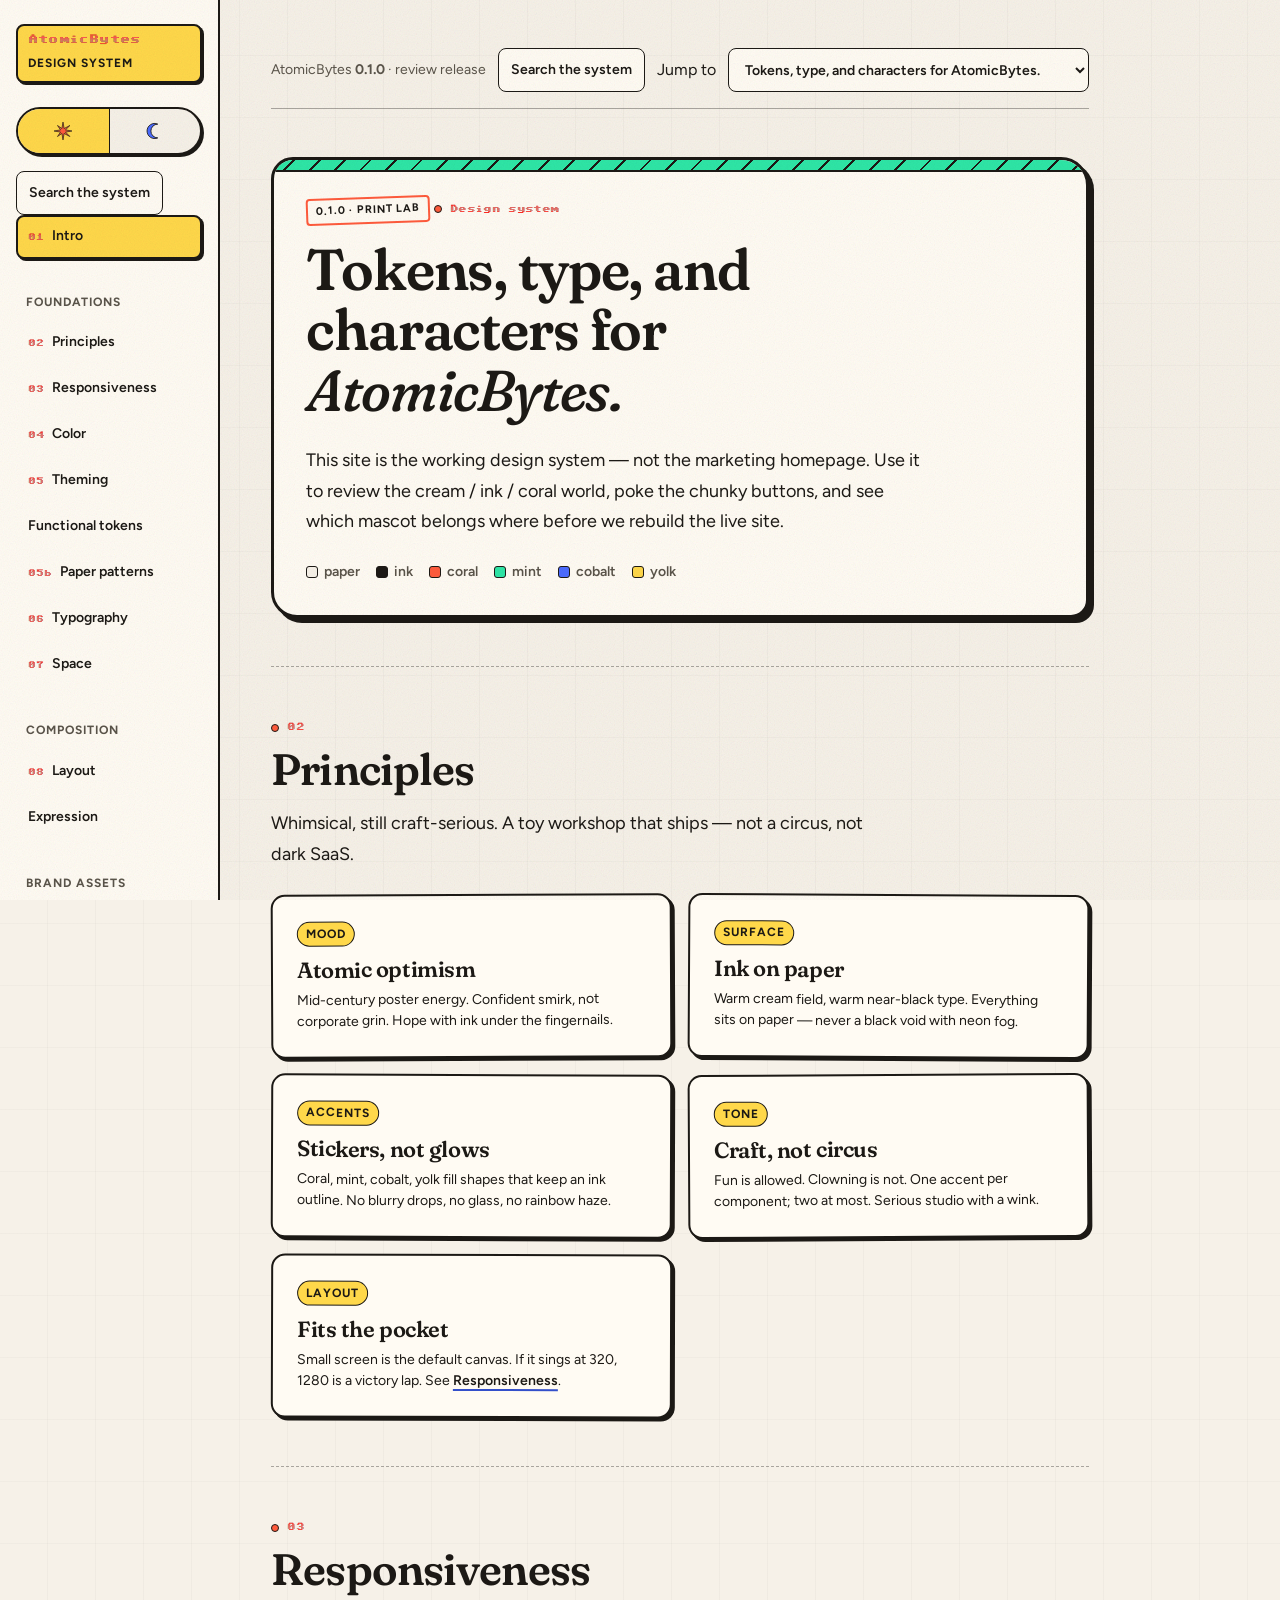
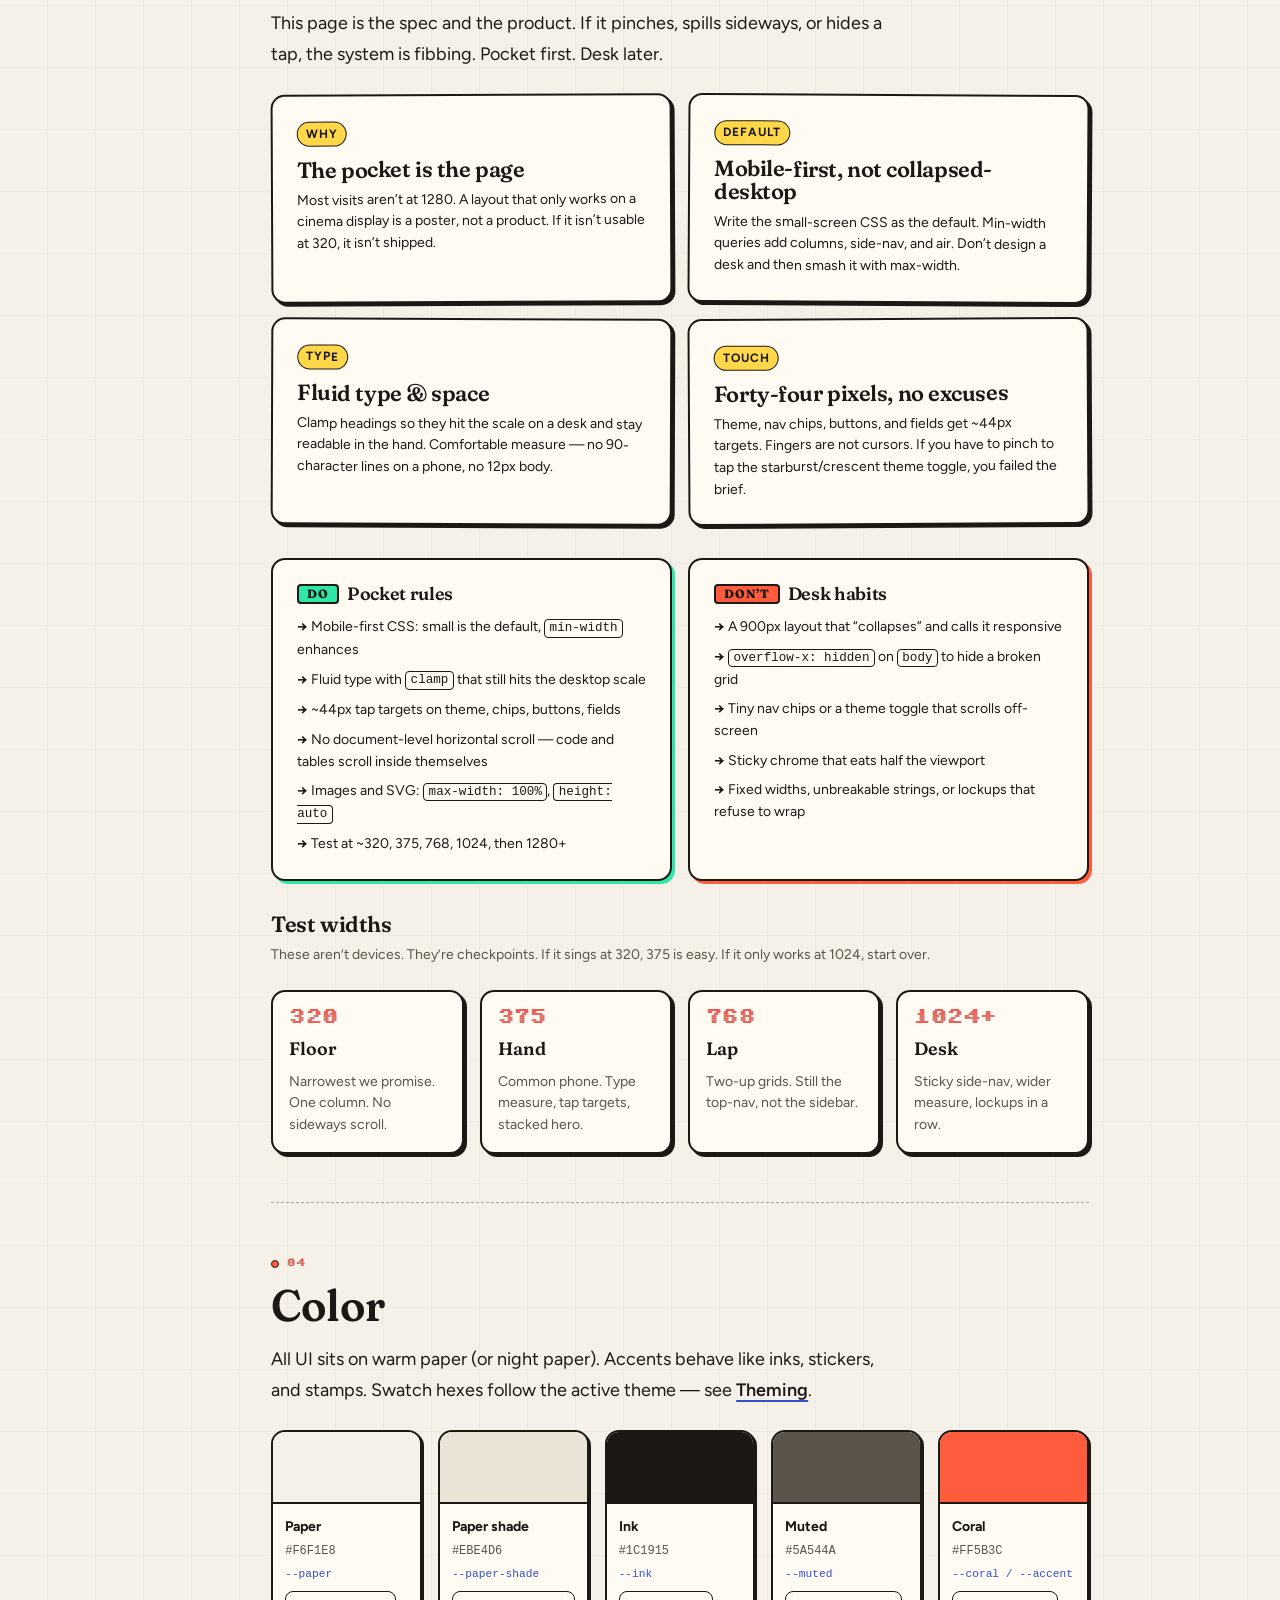
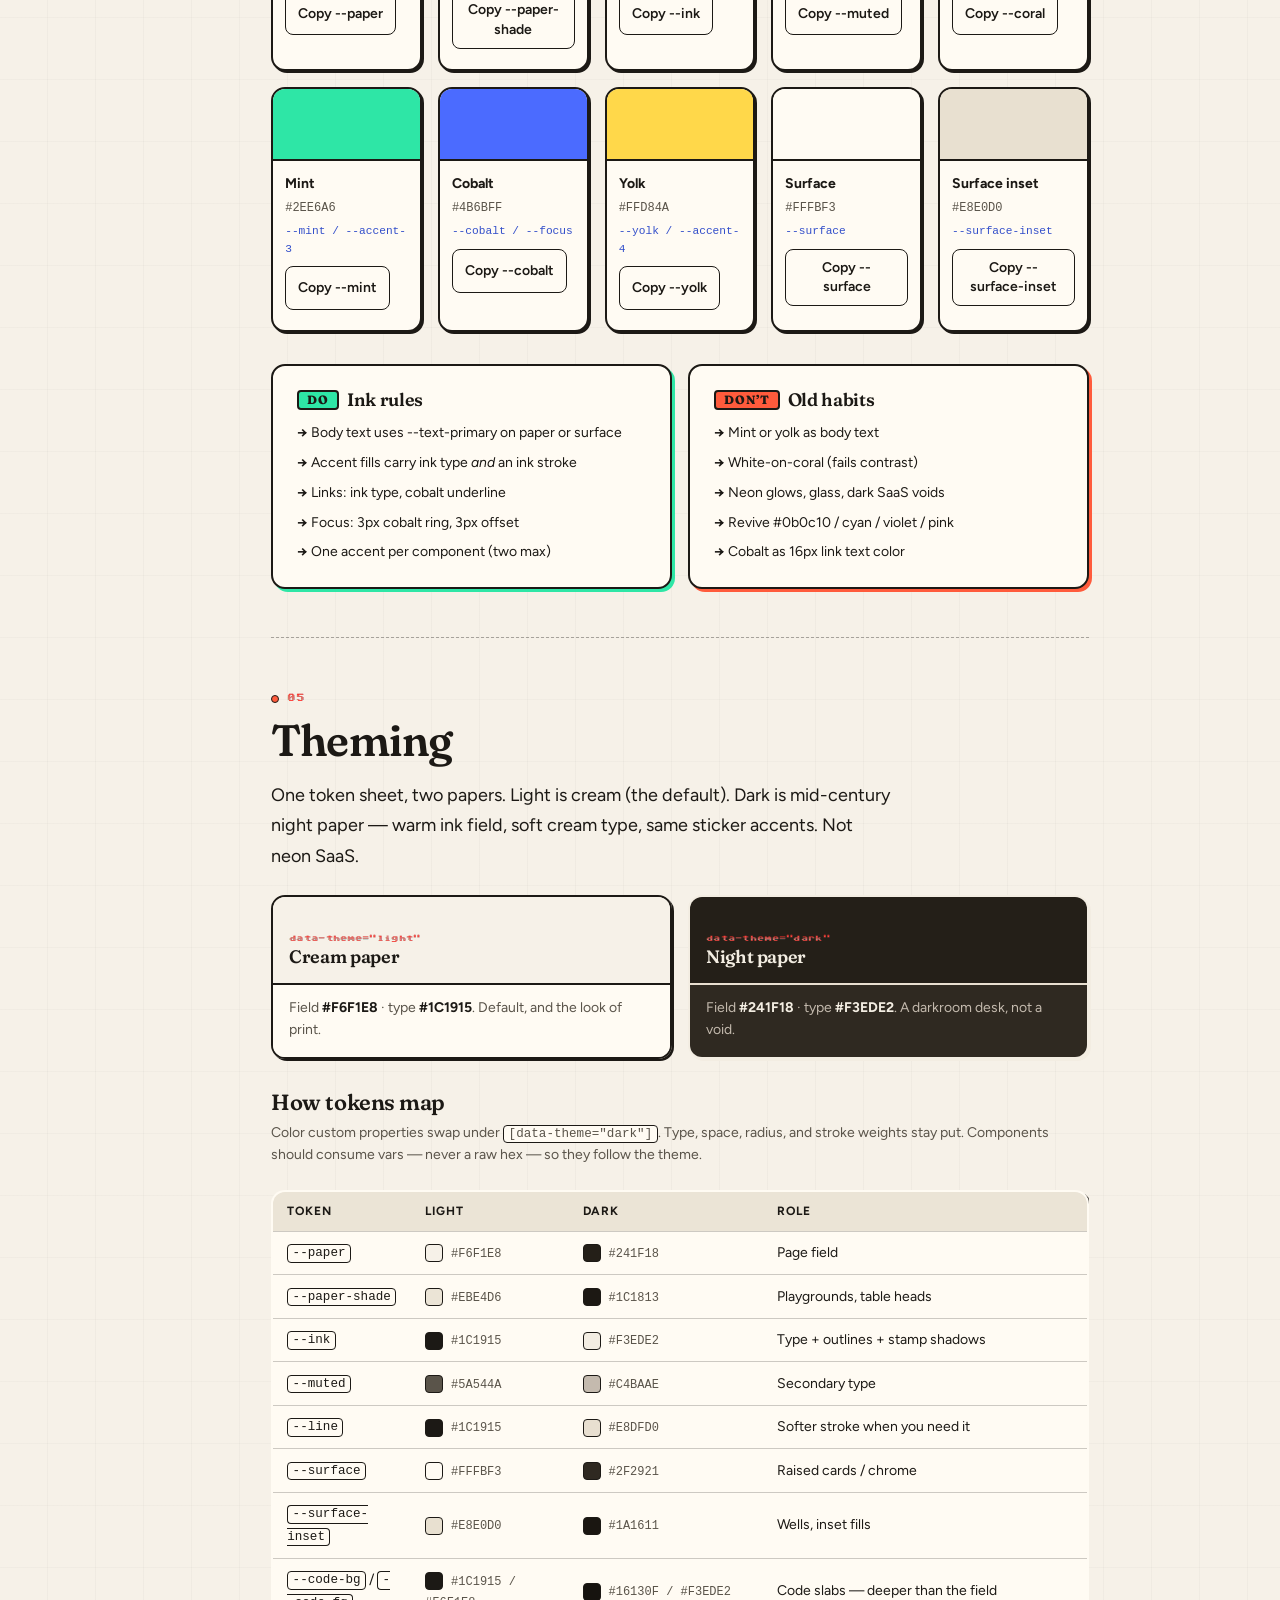
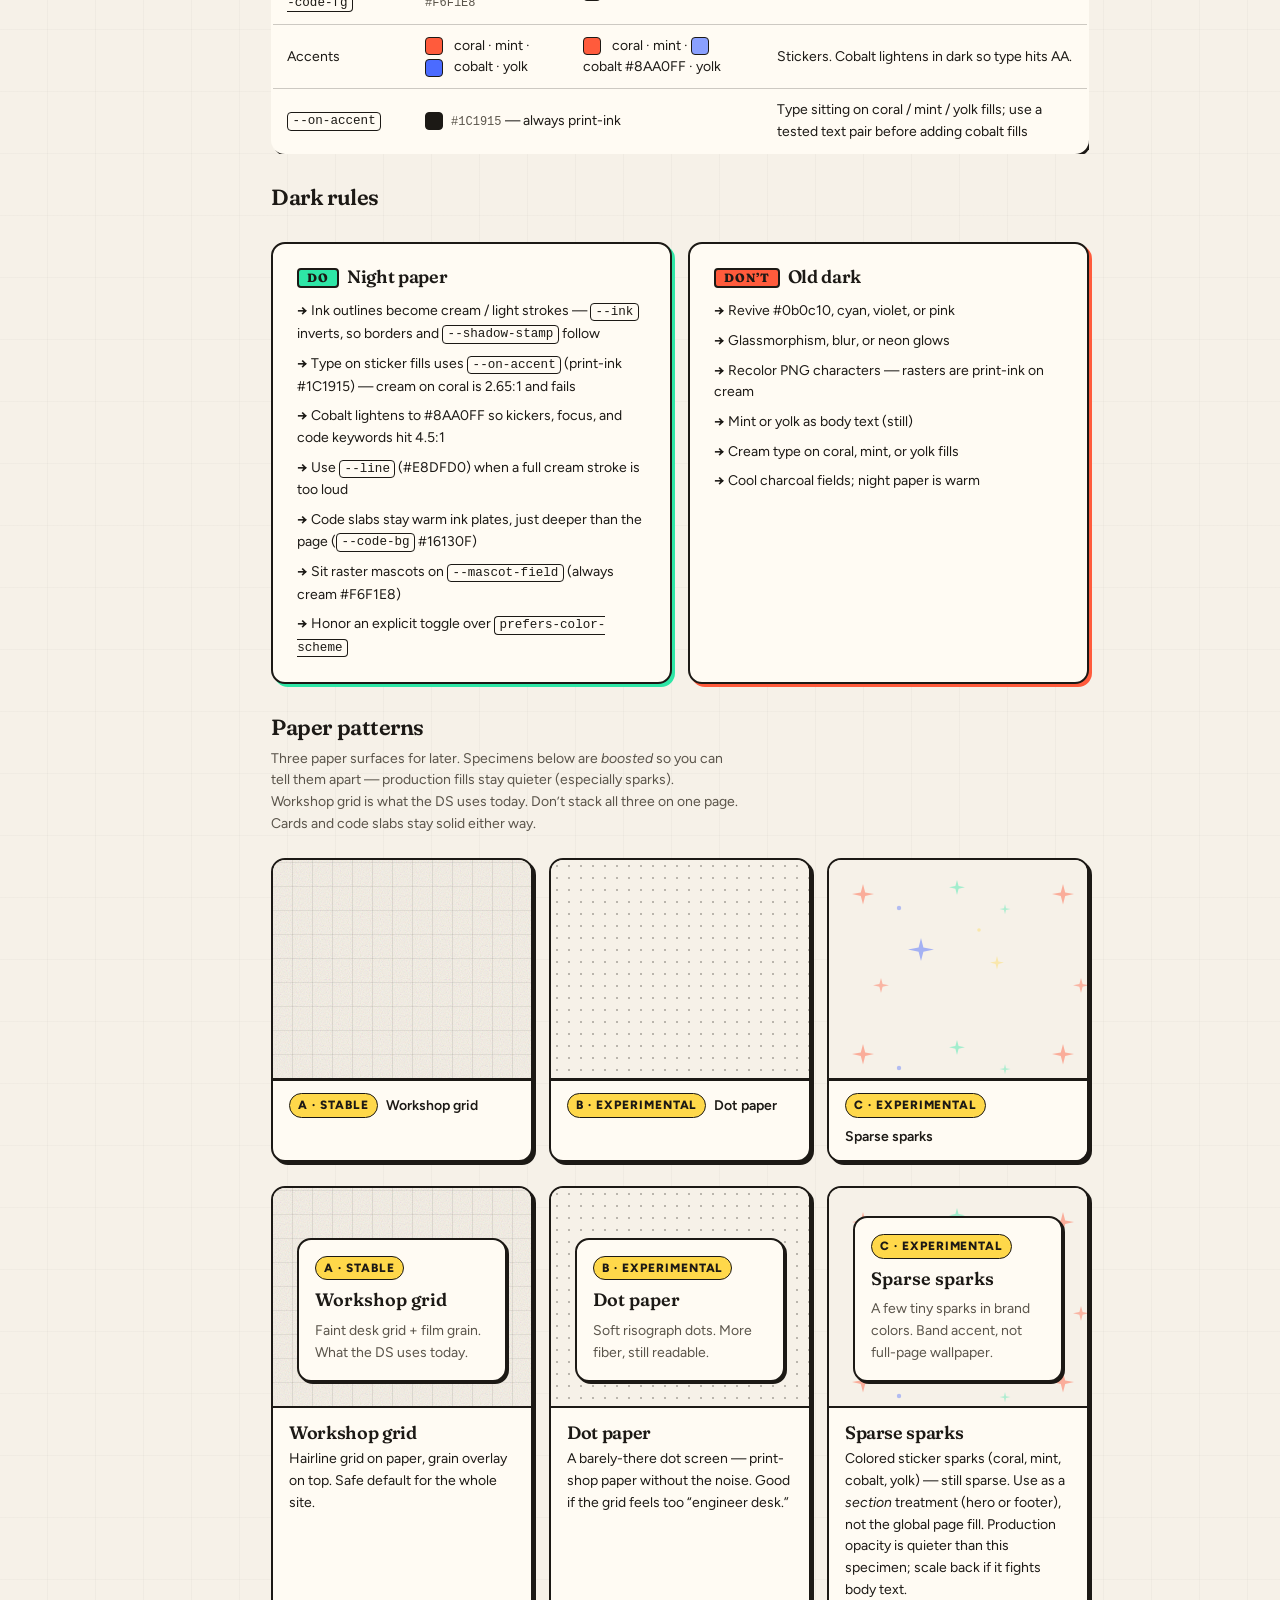
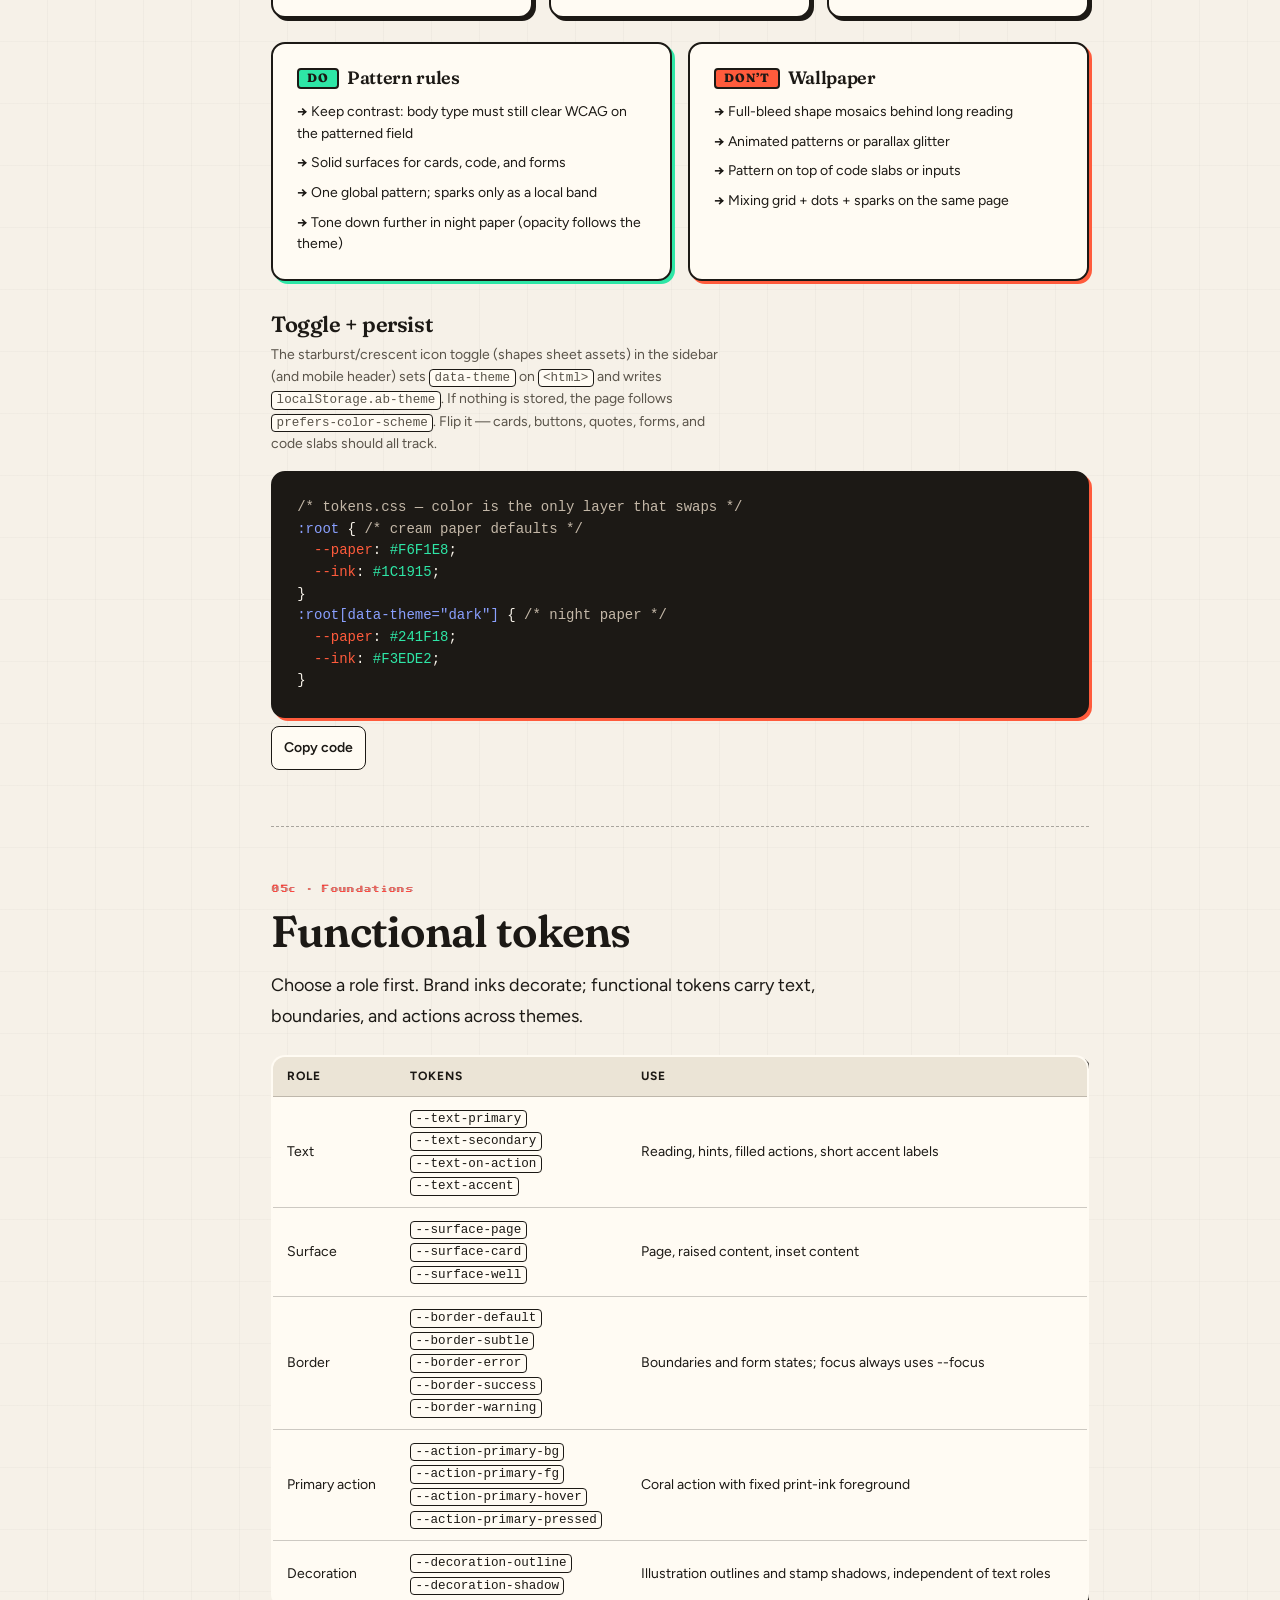
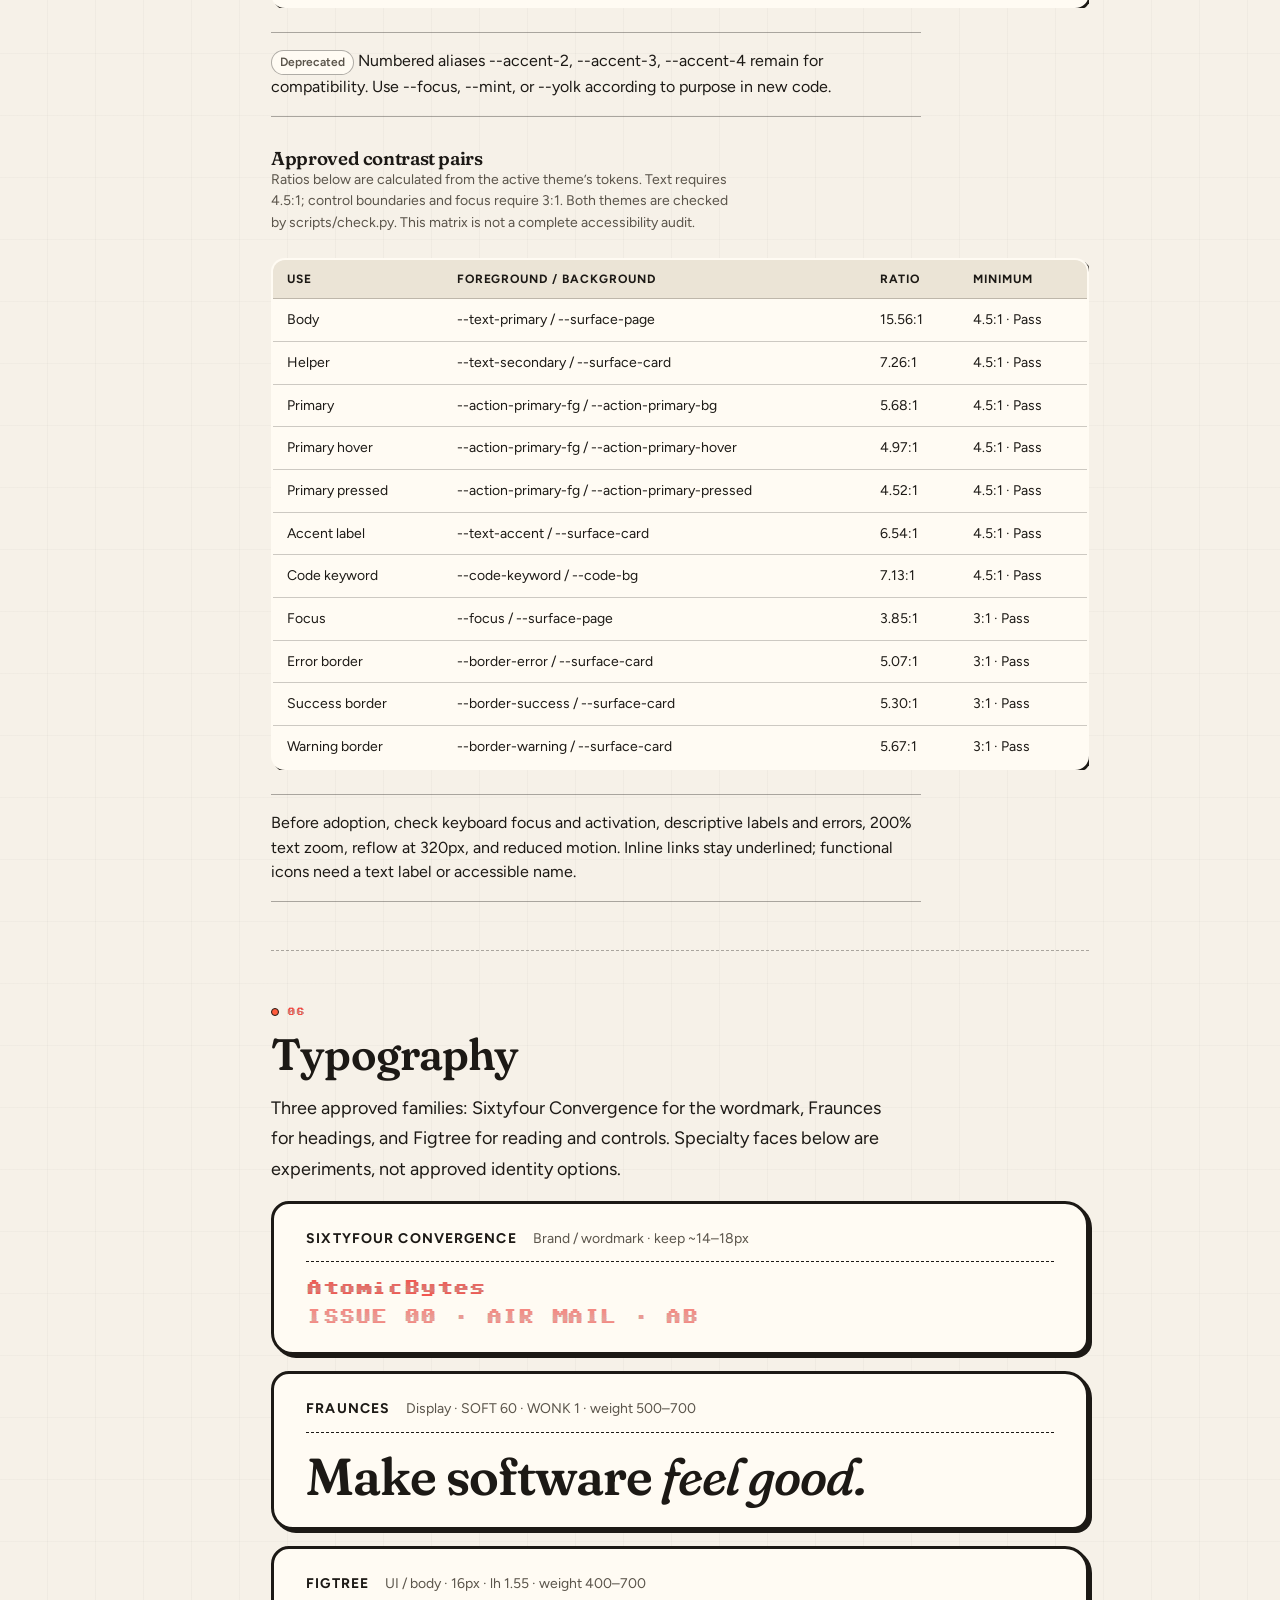
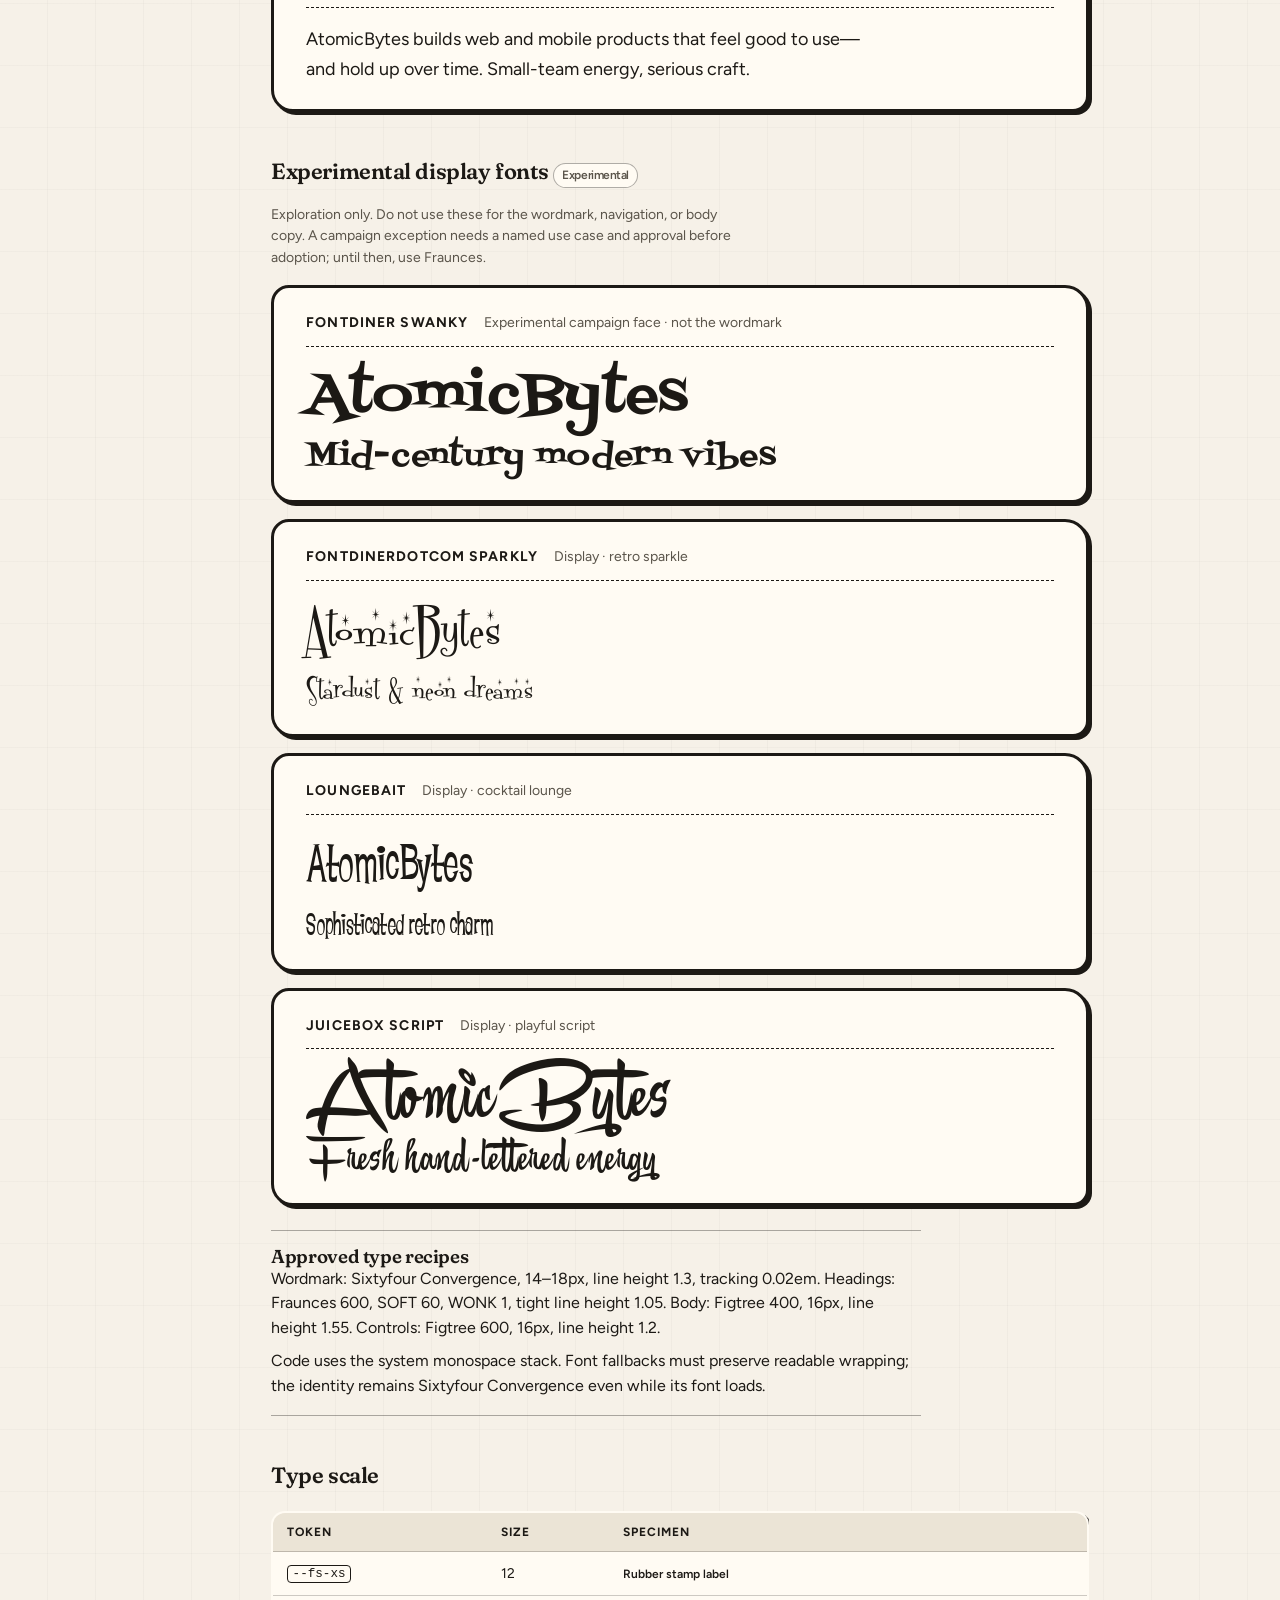
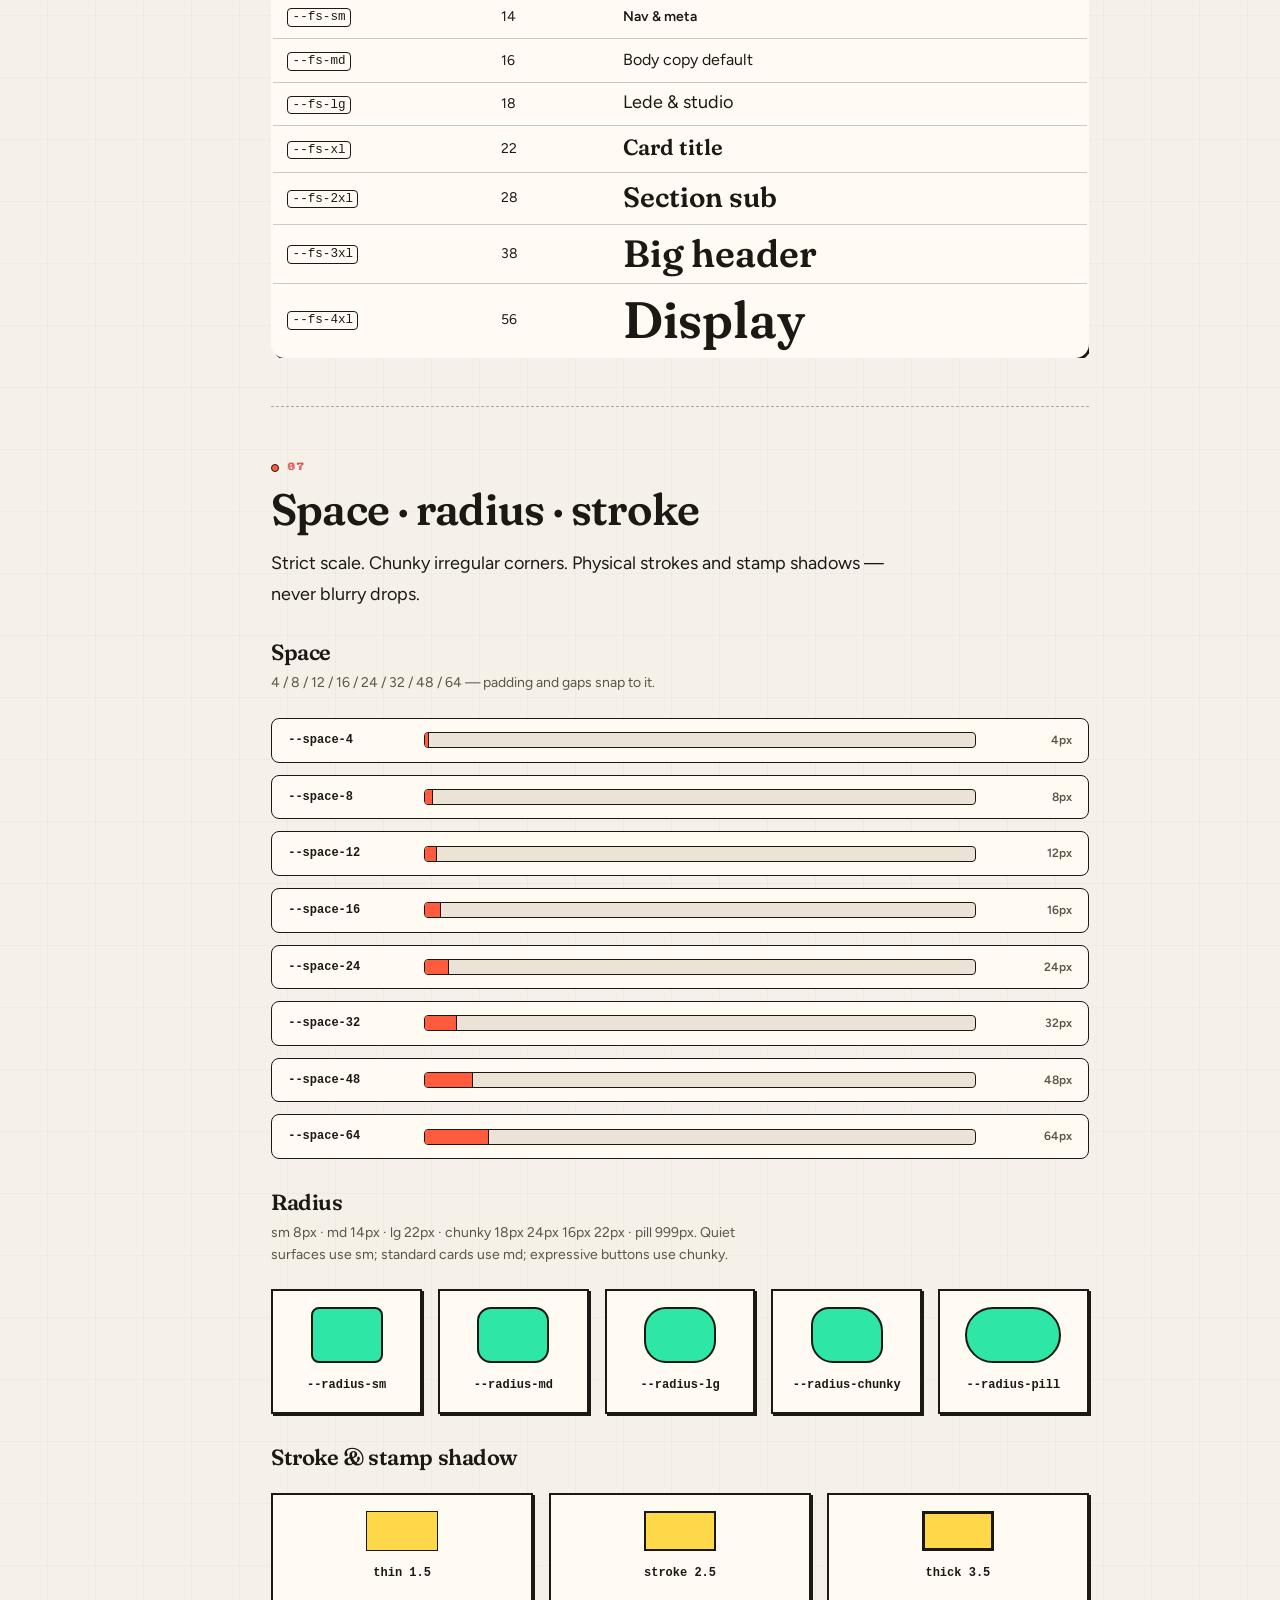
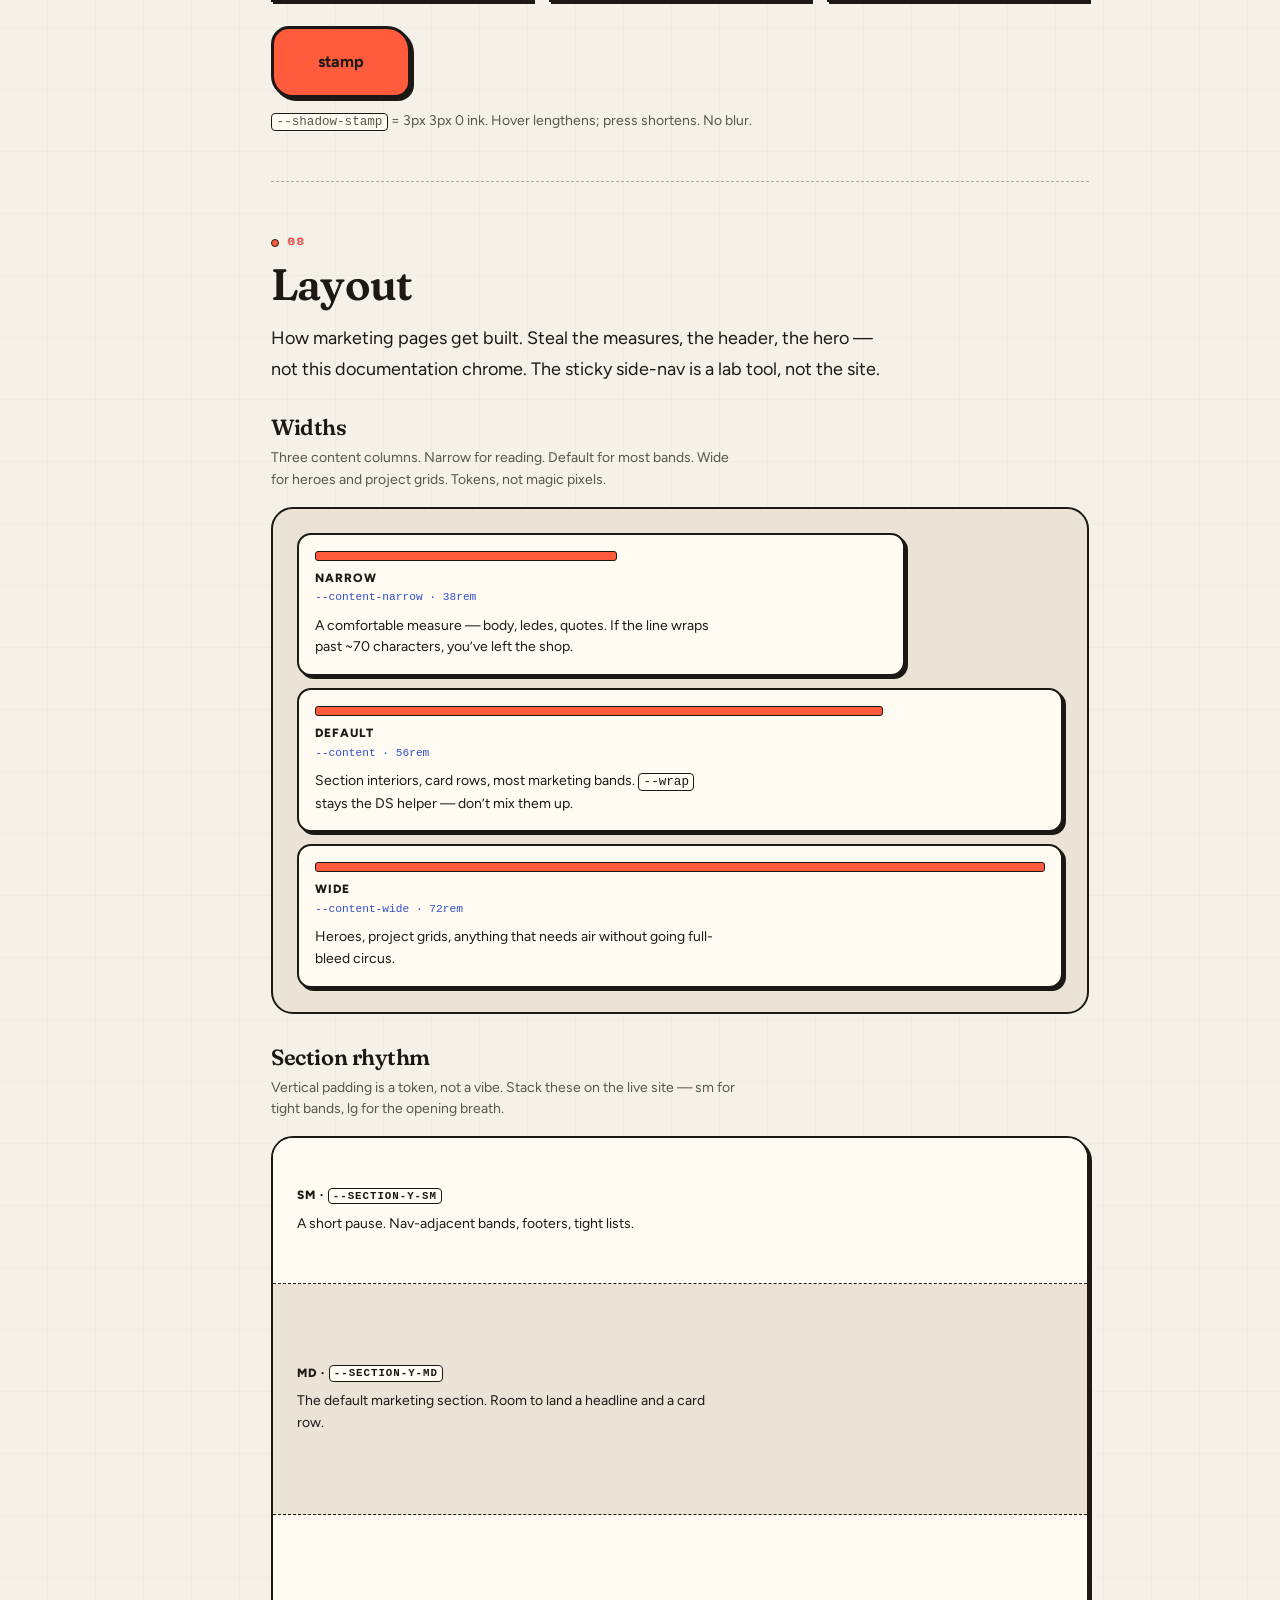
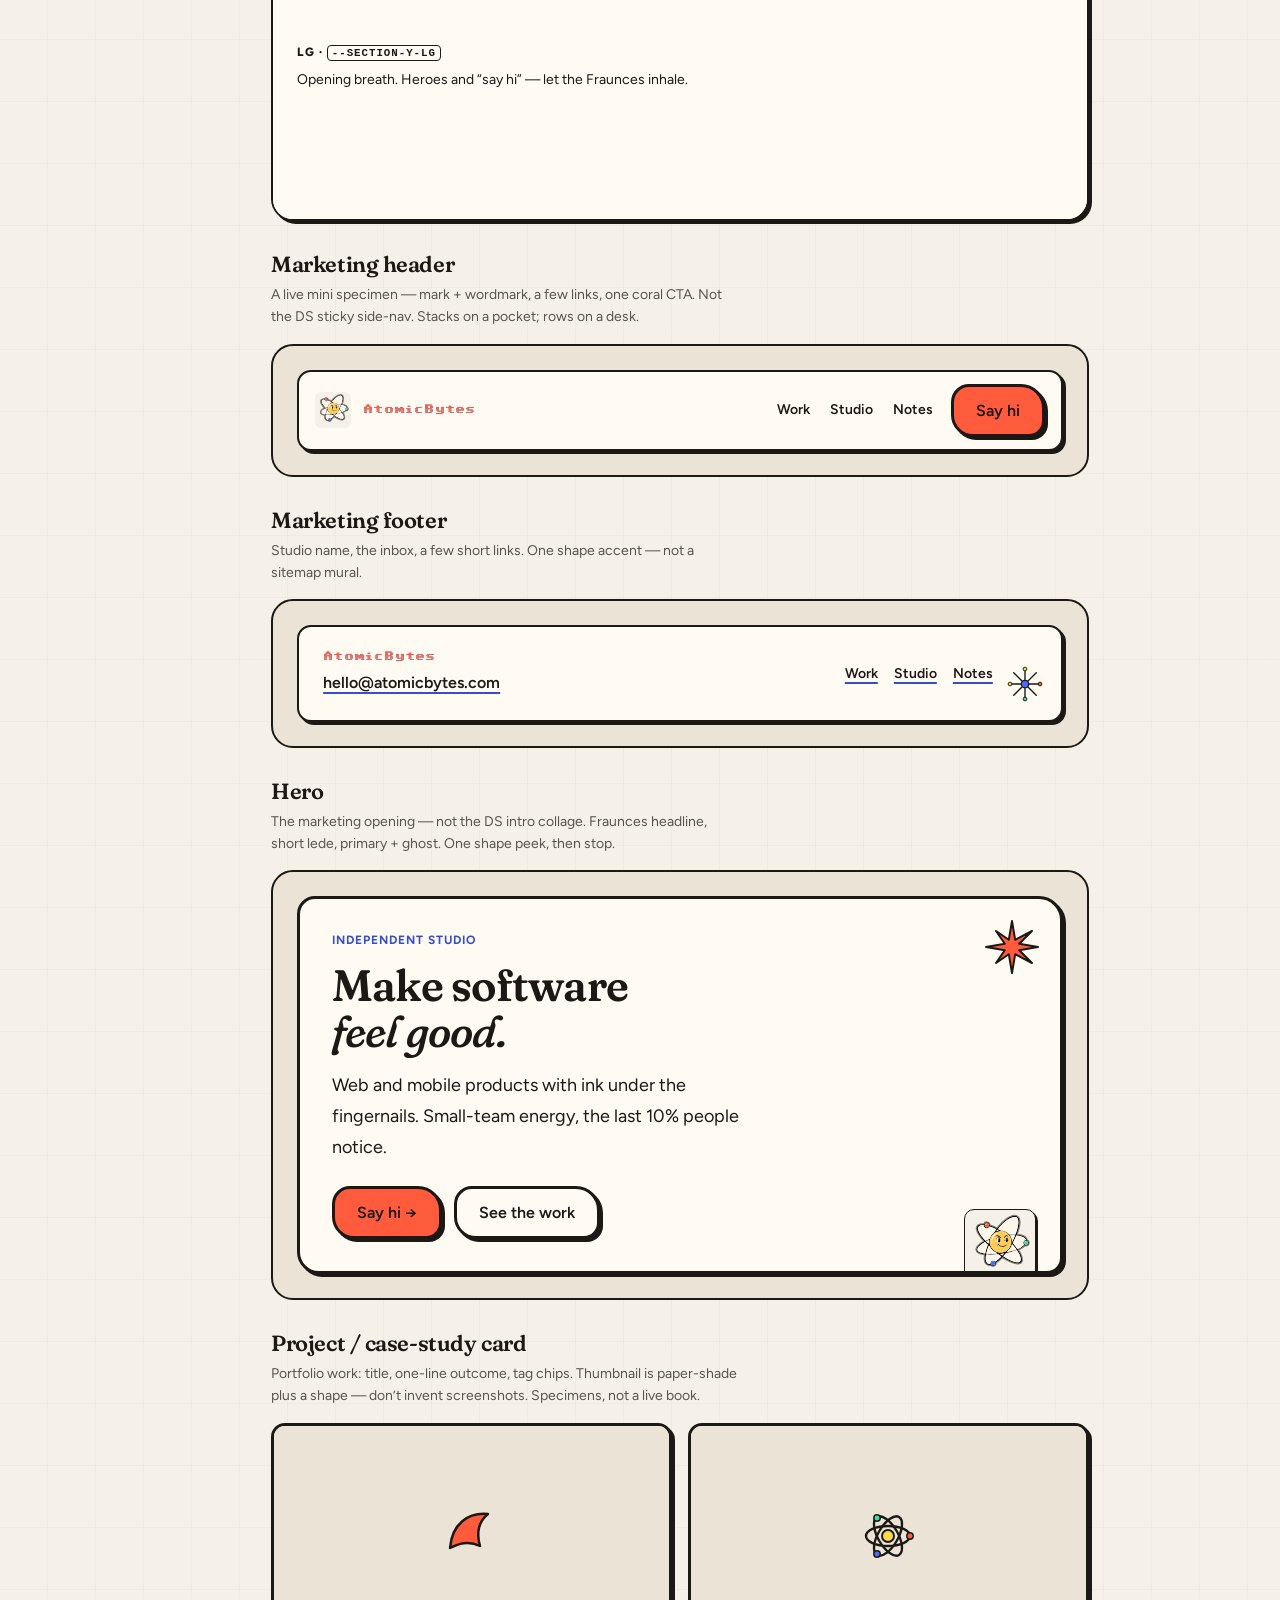
==== commit a03cf3d6: "Strengthen design system foundations and reusable recipes" ====
--- a/index.html
+++ b/index.html
@@ -7,28 +7,12 @@
   <meta name="color-scheme" content="light dark">
   <meta name="description" content="AtomicBytes design system — tokens, components, characters, and voice for the mid-century atomic brand.">
   <title>AtomicBytes · Design System</title>
-  <script>
-    (function () {
-      var KEY = "ab-theme";
-      var stored = null;
-      try { stored = localStorage.getItem(KEY); } catch (e) {}
-      var theme;
-      if (stored === "light" || stored === "dark") {
-        theme = stored;
-      } else if (window.matchMedia && window.matchMedia("(prefers-color-scheme: dark)").matches) {
-        theme = "dark";
-      } else {
-        theme = "light";
-      }
-      document.documentElement.setAttribute("data-theme", theme);
-      var meta = document.querySelector('meta[name="theme-color"]');
-      if (meta) meta.setAttribute("content", theme === "dark" ? "#241F18" : "#F6F1E8");
-    })();
-  </script>
+  <script src="theme.js"></script>
   <link rel="preconnect" href="https://fonts.googleapis.com">
   <link rel="preconnect" href="https://fonts.gstatic.com" crossorigin>
   <link href="https://fonts.googleapis.com/css2?family=Figtree:ital,wght@0,400;0,500;0,600;0,700;1,400&family=Fraunces:ital,opsz,wght@0,9..144,500;0,9..144,600;0,9..144,700;1,9..144,500;1,9..144,600&family=Sixtyfour+Convergence&display=swap" rel="stylesheet">
   <link rel="stylesheet" href="tokens.css">
+  <link rel="stylesheet" href="components.css">
   <link rel="stylesheet" href="ds.css">
 </head>
 <body id="top">
@@ -48,16 +32,18 @@
           </button>
         </div>
       </div>
-      <ol class="top-nav-links">
+      <ol class="top-nav-links"><li><button class="doc-control" type="button" data-search-open aria-label="Search the system">Search</button></li>
         <li><a href="#intro">Intro</a></li>
         <li><a href="#principles">Principles</a></li>
         <li><a href="#responsive">Responsive</a></li>
         <li><a href="#color">Color</a></li>
         <li><a href="#theming">Theming</a></li>
+        <li><a href="#semantics">Functional tokens</a></li>
         <li><a href="#paper-patterns">Paper patterns</a></li>
         <li><a href="#typography">Type</a></li>
         <li><a href="#space">Space</a></li>
         <li><a href="#layout">Layout</a></li>
+        <li><a href="#expression">Expression</a></li>
         <li><a href="#logo">Logo</a></li>
         <li><a href="#characters">Characters</a></li>
         <li><a href="#labels">Labels</a></li>
@@ -70,6 +56,7 @@
         <li><a href="#blog">Blog example</a></li>
         <li><a href="#voice">Voice</a></li>
         <li><a href="#adoption">Adoption</a></li>
+        <li><a href="#release">Release</a></li>
       </ol>
     </div>
   </header>
@@ -88,28 +75,38 @@
           <img class="theme-icon" src="assets/shapes/crescent.svg" alt="" width="22" height="22" decoding="async">
         </button>
       </div>
+      <button class="doc-control" type="button" data-search-open>Search the system</button>
       <ol>
         <li><a href="#intro"><span class="n">01</span> Intro</a></li>
+        <li class="nav-group">Foundations</li>
         <li><a href="#principles"><span class="n">02</span> Principles</a></li>
         <li><a href="#responsive"><span class="n">03</span> Responsiveness</a></li>
         <li><a href="#color"><span class="n">04</span> Color</a></li>
         <li><a href="#theming"><span class="n">05</span> Theming</a></li>
+        <li><a href="#semantics">Functional tokens</a></li>
         <li><a href="#paper-patterns"><span class="n">05b</span> Paper patterns</a></li>
         <li><a href="#typography"><span class="n">06</span> Typography</a></li>
         <li><a href="#space"><span class="n">07</span> Space</a></li>
+        <li class="nav-group">Composition</li>
         <li><a href="#layout"><span class="n">08</span> Layout</a></li>
+        <li><a href="#expression">Expression</a></li>
+        <li class="nav-group">Brand assets</li>
         <li><a href="#logo"><span class="n">09</span> Logo</a></li>
         <li><a href="#characters"><span class="n">10</span> Characters</a></li>
         <li><a href="#labels"><span class="n">11</span> Labels</a></li>
         <li><a href="shapes.html"><span class="n">12</span> Shapes</a></li>
         <li><a href="#icons"><span class="n">13</span> Icons</a></li>
+        <li class="nav-group">Interaction</li>
         <li><a href="#motion"><span class="n">14</span> Motion</a></li>
         <li><a href="#components"><span class="n">15</span> Components</a></li>
+        <li class="nav-group">Publishing</li>
         <li><a href="#code"><span class="n">16</span> Code</a></li>
         <li><a href="#quotes"><span class="n">17</span> Quotes</a></li>
         <li><a href="#blog"><span class="n">18</span> Blog example</a></li>
         <li><a href="#voice"><span class="n">19</span> Voice</a></li>
+        <li class="nav-group">Adoption</li>
         <li><a href="#adoption"><span class="n">20</span> Adoption</a></li>
+        <li><a href="#release">Release</a></li>
       </ol>
       <p class="nav-foot">
         <strong>Source of truth</strong><br>
@@ -118,12 +115,19 @@
     </nav>
 
     <div class="content">
+      <div class="doc-tools" aria-label="Reference tools">
+        <p>AtomicBytes <strong>0.1.0</strong> · review release</p>
+        <button class="doc-control" type="button" data-search-open>Search the system</button>
+        <label for="section-picker">Jump to</label>
+        <select id="section-picker" aria-label="Jump to section"><option value="">Choose a section</option></select>
+      </div>
+
       <main id="main">
 
         <!-- ========== INTRO ========== -->
         <section id="intro" class="ds-section" aria-labelledby="intro-title">
           <div class="intro-hero">
-            <span class="intro-stamp">v0 · print lab</span>
+            <span class="intro-stamp">0.1.0 · print lab</span>
             <p class="sec-kicker"><span class="dot" aria-hidden="true"></span> Design system</p>
             <h1 id="intro-title">Tokens, type, and characters for <em>AtomicBytes.</em></h1>
             <p class="lede" style="margin-top: var(--space-24)">
@@ -349,7 +353,7 @@
             <div class="rule-card do">
               <h3><span class="badge do">Do</span> Ink rules</h3>
               <ul>
-                <li>Body text is always ink on paper or surface</li>
+                <li>Body text uses --text-primary on paper or surface</li>
                 <li>Accent fills carry ink type <em>and</em> an ink stroke</li>
                 <li>Links: ink type, cobalt underline</li>
                 <li>Focus: 3px cobalt ring, 3px offset</li>
@@ -467,7 +471,7 @@
               <tr>
                 <td><code>--on-accent</code></td>
                 <td colspan="2"><span class="chip-mini" style="background:#1C1915"></span><span class="hex">#1C1915</span> — always print-ink</td>
-                <td>Type sitting on coral / mint / yolk / cobalt fills</td>
+                <td>Type sitting on coral / mint / yolk fills; use a tested text pair before adding cobalt fills</td>
               </tr>
             </tbody>
           </table>
@@ -507,15 +511,15 @@
           <div class="pattern-compare" aria-label="Side-by-side paper pattern swatches">
             <figure class="pattern-swatch">
               <div class="pattern-stage pattern-a pattern-stage--bare" role="img" aria-label="Workshop grid specimen"></div>
-              <figcaption><span class="pattern-kicker">A · current</span> Workshop grid</figcaption>
+              <figcaption><span class="pattern-kicker">A · stable</span> Workshop grid</figcaption>
             </figure>
             <figure class="pattern-swatch">
               <div class="pattern-stage pattern-b pattern-stage--bare" role="img" aria-label="Dot paper specimen"></div>
-              <figcaption><span class="pattern-kicker">B · candidate</span> Dot paper</figcaption>
+              <figcaption><span class="pattern-kicker">B · experimental</span> Dot paper</figcaption>
             </figure>
             <figure class="pattern-swatch">
               <div class="pattern-stage pattern-c pattern-stage--bare" role="img" aria-label="Sparse sparks specimen"></div>
-              <figcaption><span class="pattern-kicker">C · candidate</span> Sparse sparks</figcaption>
+              <figcaption><span class="pattern-kicker">C · experimental</span> Sparse sparks</figcaption>
             </figure>
           </div>
 
@@ -523,7 +527,7 @@
             <li class="pattern-card">
               <div class="pattern-stage pattern-a">
                 <div class="pattern-sample-card">
-                  <span class="pattern-kicker">A · current</span>
+                  <span class="pattern-kicker">A · stable</span>
                   <strong>Workshop grid</strong>
                   <p>Faint desk grid + film grain. What the DS uses today.</p>
                 </div>
@@ -536,7 +540,7 @@
             <li class="pattern-card">
               <div class="pattern-stage pattern-b">
                 <div class="pattern-sample-card">
-                  <span class="pattern-kicker">B · candidate</span>
+                  <span class="pattern-kicker">B · experimental</span>
                   <strong>Dot paper</strong>
                   <p>Soft risograph dots. More fiber, still readable.</p>
                 </div>
@@ -549,7 +553,7 @@
             <li class="pattern-card">
               <div class="pattern-stage pattern-c">
                 <div class="pattern-sample-card">
-                  <span class="pattern-kicker">C · candidate</span>
+                  <span class="pattern-kicker">C · experimental</span>
                   <strong>Sparse sparks</strong>
                   <p>A few tiny sparks in brand colors. Band accent, not full-page wallpaper.</p>
                 </div>
@@ -595,11 +599,29 @@
 }</pre>
         </section>
 
+
+        <section id="semantics" class="ds-section" aria-labelledby="semantics-title">
+          <p class="sec-kicker">05c · Foundations</p><h2 id="semantics-title">Functional tokens</h2>
+          <p class="lede">Choose a role first. Brand inks decorate; functional tokens carry text, boundaries, and actions across themes.</p>
+          <div class="table-scroll"><table class="theme-map"><thead><tr><th>Role</th><th>Tokens</th><th>Use</th></tr></thead><tbody>
+          <tr><td>Text</td><td><code>--text-primary</code><br><code>--text-secondary</code><br><code>--text-on-action</code><br><code>--text-accent</code></td><td>Reading, hints, filled actions, short accent labels</td></tr>
+          <tr><td>Surface</td><td><code>--surface-page</code><br><code>--surface-card</code><br><code>--surface-well</code></td><td>Page, raised content, inset content</td></tr>
+          <tr><td>Border</td><td><code>--border-default</code><br><code>--border-subtle</code><br><code>--border-error</code><br><code>--border-success</code><br><code>--border-warning</code></td><td>Boundaries and form states; focus always uses --focus</td></tr>
+          <tr><td>Primary action</td><td><code>--action-primary-bg</code><br><code>--action-primary-fg</code><br><code>--action-primary-hover</code><br><code>--action-primary-pressed</code></td><td>Coral action with fixed print-ink foreground</td></tr>
+          <tr><td>Decoration</td><td><code>--decoration-outline</code><br><code>--decoration-shadow</code></td><td>Illustration outlines and stamp shadows, independent of text roles</td></tr>
+          </tbody></table></div>
+          <p class="reference-note"><span class="status">Deprecated</span> Numbered aliases --accent-2, --accent-3, --accent-4 remain for compatibility. Use --focus, --mint, or --yolk according to purpose in new code.</p>
+          <h3 style="margin-top:var(--space-32)">Approved contrast pairs</h3>
+          <p class="comp-note">Ratios below are calculated from the active theme’s tokens. Text requires 4.5:1; control boundaries and focus require 3:1. Both themes are checked by scripts/check.py. This matrix is not a complete accessibility audit.</p>
+          <div class="table-scroll"><table class="theme-map" id="contrast-matrix"><thead><tr><th>Use</th><th>Foreground / background</th><th>Ratio</th><th>Minimum</th></tr></thead><tbody></tbody></table></div>
+          <p class="reference-note">Before adoption, check keyboard focus and activation, descriptive labels and errors, 200% text zoom, reflow at 320px, and reduced motion. Inline links stay underlined; functional icons need a text label or accessible name.</p>
+        </section>
+
         <!-- ========== TYPOGRAPHY ========== -->
         <section id="typography" class="ds-section" aria-labelledby="type-title">
           <p class="sec-kicker"><span class="dot" aria-hidden="true"></span> 06</p>
           <h2 id="type-title">Typography</h2>
-          <p class="lede">Three families. No Inter. No fourth face without a reason. Plus display faces for special occasions.</p>
+          <p class="lede">Three approved families: Sixtyfour Convergence for the wordmark, Fraunces for headings, and Figtree for reading and controls. Specialty faces below are experiments, not approved identity options.</p>
 
           <div class="type-card">
             <div class="type-label">
@@ -626,13 +648,13 @@
             <p class="spec-body">AtomicBytes builds web and mobile products that feel good to use—and hold up over time. Small-team energy, serious craft.</p>
           </div>
 
-          <h3 style="font-size:var(--fs-xl);margin-top:var(--space-48);margin-bottom:var(--space-16)">Display fonts</h3>
-          <p class="muted" style="font-size:var(--fs-sm);max-width:52ch;margin-bottom:var(--space-16)">Specialty faces for headlines, logos, and moments that need personality. Use sparingly—these are accent players, not everyday body type.</p>
+          <h3 style="font-size:var(--fs-xl);margin-top:var(--space-48);margin-bottom:var(--space-16)">Experimental display fonts <span class="status">Experimental</span></h3>
+          <p class="muted" style="font-size:var(--fs-sm);max-width:52ch;margin-bottom:var(--space-16)">Exploration only. Do not use these for the wordmark, navigation, or body copy. A campaign exception needs a named use case and approval before adoption; until then, use Fraunces.</p>
 
           <div class="type-card">
             <div class="type-label">
               <span class="family">FontDiner Swanky</span>
-              <span class="role">AtomicBytes logo / wordmark face</span>
+              <span class="role">Experimental campaign face · not the wordmark</span>
             </div>
             <p class="spec-swanky">AtomicBytes</p>
             <p class="spec-swanky" style="margin-top: var(--space-8); font-size: clamp(1.25rem, 3vw, 2rem);">Mid-century modern vibes</p>
@@ -665,6 +687,7 @@
             <p class="spec-juicebox" style="margin-top: var(--space-8); font-size: clamp(1.25rem, 3vw, 2rem);">Fresh hand-lettered energy</p>
           </div>
 
+          <div class="reference-note"><h3>Approved type recipes</h3><p>Wordmark: Sixtyfour Convergence, 14–18px, line height 1.3, tracking 0.02em. Headings: Fraunces 600, SOFT 60, WONK 1, tight line height 1.05. Body: Figtree 400, 16px, line height 1.55. Controls: Figtree 600, 16px, line height 1.2.</p><p>Code uses the system monospace stack. Font fallbacks must preserve readable wrapping; the identity remains Sixtyfour Convergence even while its font loads.</p></div>
           <h3 style="font-size:var(--fs-xl);margin-top:var(--space-48);margin-bottom:var(--space-16)">Type scale</h3>
 
           <div class="table-scroll">
@@ -741,7 +764,7 @@
             <div class="token-row" role="listitem"><span class="label">--space-64</span><div class="bar-wrap"><div class="bar" style="width:64px"></div></div><span class="val">64px</span></div>
           </div>
 
-          <h3 style="font-size:var(--fs-xl);margin-top:var(--space-32);margin-bottom:var(--space-8)">Radius</h3>
+          <h3 style="font-size:var(--fs-xl);margin-top:var(--space-32);margin-bottom:var(--space-8)">Radius</h3><p class="comp-note">sm 8px · md 14px · lg 22px · chunky 18px 24px 16px 22px · pill 999px. Quiet surfaces use sm; standard cards use md; expressive buttons use chunky.</p>
           <ul class="radius-demo">
             <li>
               <div class="shape" style="border-radius:var(--radius-sm)"></div>
@@ -942,6 +965,12 @@
           </div>
         </section>
 
+
+        <section id="expression" class="ds-section" aria-labelledby="expression-title">
+          <p class="sec-kicker">08b · Composition</p><h2 id="expression-title">Three levels of expression</h2>
+          <p class="lede">The same content, with a different amount of ink. Choose a level per section; reserve expressive moments for a page’s opening or final invitation.</p>
+          <div class="expression-grid">
+<div class="expression-example" data-expression="quiet"><p><strong>Quiet</strong><br>Reading, forms, supporting content. Thin border; no shadow, tilt, strips, or characters.</p><article class="card"><span class="stamp">From the workshop</span><h3>A better first tap</h3><p>Give the next action room to breathe. Keep the label clear, then let the ink do the rest.</p><a class="text-link" href="specimens.html#case-study">Read the case study</a></article></div><div class="expression-example" data-expression="standard"><p><strong>Standard</strong><br>Everyday navigation and cards. Straight edges, one accent, and a restrained stamp shadow.</p><article class="card"><span class="stamp">From the workshop</span><h3>A better first tap</h3><p>Give the next action room to breathe. Keep the label clear, then let the ink do the rest.</p><a class="text-link" href="specimens.html#case-study">Read the case study</a></article></div><div class="expression-example" data-expression="expressive"><p><strong>Expressive</strong><br>Heroes, campaigns, launches. Thick outline, slight tilt, and one lead character or sticker.</p><article class="card"><span class="stamp">From the workshop</span><h3>A better first tap</h3><p>Give the next action room to breathe. Keep the label clear, then let the ink do the rest.</p><a class="text-link" href="specimens.html#case-study">Read the case study</a></article></div></div><div class="reference-note"><p>Apply <code>data-expression="quiet"</code>, <code>standard</code>, or <code>expressive</code> to a section. Keep body copy on solid paper. The docs below demonstrate the same reusable .card recipe.</p><p><a class="text-link" href="specimens.html">Open full-page specimens</a> — landing, case study, article, and contact flow. Each page uses tokens.css and components.css without documentation CSS.</p></div></section>
         <!-- ========== LOGO ========== -->
         <section id="logo" class="ds-section" aria-labelledby="logo-title">
           <p class="sec-kicker"><span class="dot" aria-hidden="true"></span> 09</p>
@@ -1183,8 +1212,8 @@
                 <img src="assets/characters/hard-hat.png" alt="Hard Hat — mid-century construction worker with yolk hard hat, mint coveralls, and coral pocket, giving a thumbs up" width="200" height="200" loading="lazy">
               </div>
               <div class="char-body">
-                <h3>Hard Hat</h3>
-                <span class="file">hard-hat.png — SVG pending from Matt</span>
+                <h3>Hard Hat <span class="status">Experimental</span></h3>
+                <span class="file">hard-hat.png · PNG available · SVG pending</span>
                 <p>Construction worker mascot. Mid-century optimism — yolk hard hat, mint coveralls, coral pocket, thumbs up. Suited to construction and building.</p>
                 <p class="char-usage">Use: building stories, setup moments, construction and infrastructure scenes.</p>
               </div>
@@ -1194,7 +1223,7 @@
           <div class="usage-callout">
             <h3>When to use which</h3>
             <ul>
-              <li><strong>AtomicByte is the logo</strong> — same asset in Logo and Characters. Header, favicon, hero. Keep the face when you shrink it. Every cast member ships a <code>.svg</code> source next to the PNG.</li>
+              <li><strong>AtomicByte is the logo</strong> — same asset in Logo and Characters. Header, favicon, hero. Keep the face when you shrink it. Use the available downloads below. Seven characters have SVG and PNG; Hard Hat is experimental and PNG-only until a vector source is approved.</li>
               <li><strong>Full characters (Salesman, Bot, Rocket)</strong> — personality beats. One at a time on a surface; don’t cast the whole crew in one card.</li>
               <li><strong>Trademark (AtomicMark)</strong> — geometric, no face. Seals, legal, quiet corners.</li>
               <li><strong>Rejected</strong> — Lab Tech. Do not include in the system or the live site.</li>
@@ -1395,7 +1424,7 @@
             <div class="rule-card do">
               <h3><span class="badge do">Do</span> Stroke</h3>
               <ul>
-                <li>2–2.5px ink stroke (<code>--stroke-thin</code> to <code>--stroke</code>)</li>
+                <li>2.5px ink stroke (<code>--stroke</code>) on a 48px viewBox</li>
                 <li>Rounded caps and joins</li>
                 <li>Simple geometry: window, spark, check, calendar, nodes, rocket</li>
                 <li>Optional coral <code>.mark</code> on a single accent path</li>
@@ -1414,7 +1443,7 @@
 
           <ul class="doodle-grid">
             <li class="doodle-card">
-              <svg viewBox="0 0 48 48" aria-hidden="true" fill="none" stroke="currentColor" stroke-width="2.2" stroke-linecap="round" stroke-linejoin="round">
+              <svg viewBox="0 0 48 48" aria-hidden="true" fill="none" stroke="currentColor" stroke-width="2.5" stroke-linecap="round" stroke-linejoin="round">
                 <rect x="6" y="10" width="28" height="22" rx="3"/>
                 <path d="M6 16h28"/>
                 <circle cx="10.5" cy="13" r="1.1" fill="currentColor"/>
@@ -1424,7 +1453,7 @@
               <span>Apps window</span>
             </li>
             <li class="doodle-card">
-              <svg viewBox="0 0 48 48" aria-hidden="true" fill="none" stroke="currentColor" stroke-width="2.2" stroke-linecap="round">
+              <svg viewBox="0 0 48 48" aria-hidden="true" fill="none" stroke="currentColor" stroke-width="2.5" stroke-linecap="round">
                 <path d="M10 30c8-14 20-14 28 0"/>
                 <path d="M24 12v6"/>
                 <circle cx="24" cy="10" r="2" fill="currentColor"/>
@@ -1433,14 +1462,14 @@
               <span>Spark</span>
             </li>
             <li class="doodle-card">
-              <svg viewBox="0 0 48 48" aria-hidden="true" fill="none" stroke="currentColor" stroke-width="2.2" stroke-linecap="round" stroke-linejoin="round">
+              <svg viewBox="0 0 48 48" aria-hidden="true" fill="none" stroke="currentColor" stroke-width="2.5" stroke-linecap="round" stroke-linejoin="round">
                 <circle cx="24" cy="24" r="14"/>
                 <path class="mark" d="M16 24.5l5 5 11-12"/>
               </svg>
               <span>Check</span>
             </li>
             <li class="doodle-card">
-              <svg viewBox="0 0 48 48" aria-hidden="true" fill="none" stroke="currentColor" stroke-width="2.2" stroke-linecap="round">
+              <svg viewBox="0 0 48 48" aria-hidden="true" fill="none" stroke="currentColor" stroke-width="2.5" stroke-linecap="round">
                 <rect x="10" y="12" width="28" height="26" rx="3"/>
                 <path d="M10 20h28M18 12v-4M30 12v-4"/>
                 <path d="M16 28l4 4 10-10" class="mark"/>
@@ -1448,7 +1477,7 @@
               <span>Calendar</span>
             </li>
             <li class="doodle-card">
-              <svg viewBox="0 0 48 48" aria-hidden="true" fill="none" stroke="currentColor" stroke-width="2.2" stroke-linecap="round">
+              <svg viewBox="0 0 48 48" aria-hidden="true" fill="none" stroke="currentColor" stroke-width="2.5" stroke-linecap="round">
                 <circle cx="12" cy="24" r="6"/>
                 <circle cx="36" cy="16" r="6"/>
                 <circle cx="32" cy="34" r="6"/>
@@ -1457,7 +1486,7 @@
               <span>Nodes</span>
             </li>
             <li class="doodle-card">
-              <svg viewBox="0 0 48 48" aria-hidden="true" fill="none" stroke="currentColor" stroke-width="2.2" stroke-linecap="round" stroke-linejoin="round">
+              <svg viewBox="0 0 48 48" aria-hidden="true" fill="none" stroke="currentColor" stroke-width="2.5" stroke-linecap="round" stroke-linejoin="round">
                 <path d="M24 6c3 8 5 16 3.5 24h-7C19 22 21 14 24 6z"/>
                 <path d="M20.5 30l-5 8M27.5 30l5 8"/>
                 <path d="M21 30h6l-3 7z" fill="var(--coral)" stroke="currentColor"/>
@@ -1536,11 +1565,12 @@
         <section id="components" class="ds-section" aria-labelledby="components-title">
           <p class="sec-kicker"><span class="dot" aria-hidden="true"></span> 15</p>
           <h2 id="components-title">Components</h2>
-          <p class="lede">Live recipes using the tokens. Chunky ink outline, stamp shadow, coral fill primary — the button the user liked.</p>
+          <p class="lede">Stable recipes from components.css. The examples and standalone specimens use the same styles; copy the markup below each recipe.</p>
 
           <div class="comp-block">
             <h3>Button</h3>
             <p class="comp-note">Figtree 600, ink outline, stamp shadow, chunky radius. Primary fills coral. Secondary is surface. Hover lifts 1px and lengthens the stamp.</p>
+            <p class="reference-note">Use an anchor for navigation and a native button for an action. Buttons support Enter and Space; links support Enter. Loading keeps its purpose clear and uses disabled plus aria-busy=&quot;true&quot;. Native disabled prevents activation; aria-disabled on a link requires the app to block activation. Labels may wrap; decorative icons use aria-hidden=&quot;true&quot;. Hover and pressed timing: --motion-fast (150ms), linear.</p>
             <div class="playground">
               <a class="btn btn-fill" href="#adoption">Primary — Say hi</a>
               <a class="btn btn-ghost" href="#characters">Secondary</a>
@@ -1551,7 +1581,8 @@
 
           <div class="comp-block">
             <h3>Card</h3>
-            <p class="comp-note">Surface fill, thick ink outline, slight tilt. Optional mint strip, yolk sticker, or coral stamp label. Collage, not a 2×2 icon grid.</p>
+            <p class="comp-note">Static cards do not move on hover. Use a card--link anchor for a navigable card; choose quiet, standard, or expressive composition before adding decoration.</p>
+            <p class="reference-note">Use article.card for static content. Use a.card.card--link for one destination, with the title providing its name. Do not nest buttons or links inside a linked card. Only linked cards lift on hover. A text-only card is the supported fallback when an image is unavailable.</p>
             <div class="playground" style="align-items:stretch">
               <article class="card">
                 <span class="stamp">builds &amp; rebuilds</span>
@@ -1570,6 +1601,7 @@
           <div class="comp-block">
             <h3>Stamp</h3>
             <p class="comp-note">Tiny tracked Figtree or brand font, coral or ink outline, a degree or two of rotation.</p>
+            <p class="reference-note">Stamps communicate metadata, not actions. Their text stays ink even when the outline uses coral. Use a button or link for an interactive label; do not give a span a tabindex.</p>
             <div class="playground">
               <span class="stamp">builds &amp; rebuilds</span>
               <span class="stamp ink">the last 10%</span>
@@ -1581,6 +1613,7 @@
           <div class="comp-block">
             <h3>Nav chip</h3>
             <p class="comp-note">Ink type with cobalt underline on hover, or a pill chip for compact mobile nav.</p>
+            <p class="reference-note">Current location uses aria-current=&quot;page&quot; for page navigation (or &quot;location&quot; for a section). Each target is at least 44px. An inline link in running prose is not a nav chip.</p>
             <div class="playground">
               <a class="nav-chip" href="#intro">Work</a>
               <a class="nav-chip" href="#principles">Studio</a>
@@ -1613,7 +1646,7 @@
             <h3>Blog · Issue 00 magazine tray</h3>
             <p class="comp-note">Empty on purpose. Issue number + “first note coming soon.” Do not invent posts to make the page feel populated. Paper-shade well, dashed inset tray, yolk proof stamp.</p>
             <div class="issue">
-              <svg class="clip" viewBox="0 0 28 36" aria-hidden="true" fill="none" stroke="currentColor" stroke-width="2.2">
+              <svg class="clip" viewBox="0 0 28 36" aria-hidden="true" fill="none" stroke="currentColor" stroke-width="2.5">
                 <rect x="8" y="10" width="12" height="22" rx="2"/>
                 <path d="M10 10v-4a4 4 0 0 1 8 0v4"/>
               </svg>
@@ -1634,12 +1667,13 @@
           <div class="comp-block">
             <h3>Field</h3>
             <p class="comp-note">Figtree label, surface fill, ink stroke, stamp shadow. Cobalt focus ring by default. Pair with a coral “Say hi” when it’s a capture form.</p>
+            <p class="reference-note">Associate every hint and message using aria-describedby. Mark required fields with required and visible “required” text; explicitly label optional fields. Validate on submit, then on input while correcting errors. Keep the cobalt focus ring in all states. Submission failures preserve entered values and offer a retry; success is announced through role=&quot;status&quot;.</p>
             <div class="playground">
               <form class="field-row" action="#" method="get" onsubmit="event.preventDefault(); return false;">
                 <div class="field">
                   <label for="say-hi-email">Email</label>
-                  <input id="say-hi-email" name="email" type="email" autocomplete="email" placeholder="you@studio.com">
-                  <p class="field-hint">We’ll only use this to write back.</p>
+                  <input id="say-hi-email" name="email" type="email" autocomplete="email" placeholder="you@studio.com" aria-describedby="say-hi-hint">
+                  <p class="field-hint" id="say-hi-hint">Specimen only; this field does not send email.</p>
                 </div>
                 <button class="btn btn-fill" type="button">Say hi</button>
               </form>
@@ -1648,23 +1682,23 @@
 
           <div class="comp-block">
             <h3>Field states</h3>
-            <p class="comp-note">State color lives on the border, stamp shadow, and message mark — not the sentence. Helper copy stays ink/muted so it clears WCAG on cream and night paper. Coral = error, mint = success, yolk = warning.</p>
+            <p class="comp-note">State color lives on the border and message mark. Functional border tokens use deeper coral, mint, and yolk in light mode for contrast. Messages stay readable ink; focus stays cobalt in every state.</p>
             <div class="playground">
               <ul class="field-state-grid">
                 <li class="field-state-card">
                   <span class="state-tag">Default</span>
                   <div class="field">
                     <label for="field-default">Name</label>
-                    <input id="field-default" type="text" placeholder="Matt Sell" value="">
-                    <p class="field-hint">Optional helper under the field.</p>
+                    <input id="field-default" type="text" placeholder="Matt Sell" value="" aria-describedby="field-default-hint">
+                    <p class="field-hint" id="field-default-hint">Optional helper under the field.</p>
                   </div>
                 </li>
                 <li class="field-state-card">
                   <span class="state-tag">Focus</span>
                   <div class="field">
                     <label for="field-focus">Email</label>
-                    <input id="field-focus" type="email" value="hello@atomicbytes.com" class="is-demo-focus">
-                    <p class="field-hint">Tab here — cobalt ring, 3px / 3px offset.</p>
+                    <input id="field-focus" type="email" value="hello@atomicbytes.com" class="is-demo-focus" aria-describedby="field-focus-hint">
+                    <p class="field-hint" id="field-focus-hint">Tab here — cobalt ring, 3px / 3px offset.</p>
                   </div>
                 </li>
                 <li class="field-state-card">
@@ -1672,7 +1706,7 @@
                   <div class="field is-error">
                     <label for="field-error">Email</label>
                     <input id="field-error" type="email" value="not-an-email" aria-invalid="true" aria-describedby="field-error-msg">
-                    <p class="field-msg" id="field-error-msg" role="alert">That doesn’t look like an email.</p>
+                    <p class="field-msg" id="field-error-msg">That doesn’t look like an email.</p>
                   </div>
                 </li>
                 <li class="field-state-card">
@@ -1695,8 +1729,8 @@
                   <span class="state-tag">Disabled</span>
                   <div class="field is-disabled">
                     <label for="field-disabled">Invite code</label>
-                    <input id="field-disabled" type="text" value="AB-0000" disabled>
-                    <p class="field-hint">Unavailable in this demo.</p>
+                    <input id="field-disabled" type="text" value="AB-0000" disabled aria-describedby="field-disabled-hint">
+                    <p class="field-hint" id="field-disabled-hint">Unavailable in this demo.</p>
                   </div>
                 </li>
               </ul>
@@ -1706,7 +1740,7 @@
               <div class="rule-card do">
                 <h3><span class="badge do">Do</span> Form states</h3>
                 <ul>
-                  <li>Put coral / mint / yolk on the border and the message mark</li>
+                  <li>Use --border-error / --border-success / --border-warning on borders and message marks</li>
                   <li>Keep the message sentence in ink (or muted for hints)</li>
                   <li>Wire <code>aria-invalid</code> and <code>aria-describedby</code> on error</li>
                   <li>Use <code>role="alert"</code> for error messages that appear after submit</li>
@@ -1887,7 +1921,7 @@
         <section id="blog" class="ds-section" aria-labelledby="blog-title">
           <p class="sec-kicker"><span class="dot" aria-hidden="true"></span> 18</p>
           <h2 id="blog-title">Blog example</h2>
-          <p class="lede">A composed specimen — lorem in the paragraphs, real recipes for quotes and snippets. Not a live Issue; the magazine tray stays empty on purpose.</p>
+          <p class="lede">A reading specimen with realistic technical copy. This is a sample article, not a published Issue; the magazine tray stays empty.</p>
 
           <article class="post">
             <div class="post-kicker">
@@ -1895,24 +1929,24 @@
               <span class="post-meta">Notes · 29 Aug 2026</span>
             </div>
             <h3 class="post-title">Feel-good motion is <em>180 milliseconds,</em> linear.</h3>
-            <p class="post-lede">Lorem ipsum dolor sit amet, consectetur adipiscing elit. Integer vitae nisl at arcu gravida pulvinar — the last 10% people notice, written down so we do not bounce it later.</p>
+            <p class="post-lede">Small movements help a button feel physical. A short, linear transition keeps the stamp attached to the action without delaying the next tap.</p>
 
             <div class="post-body">
-              <p>Sed do eiusmod tempor incididunt ut labore et dolore magna aliqua. Ut enim ad minim veniam, quis nostrud exercitation ullamco laboris. We still ship like a shop: one accent, thick ink, no pulse.</p>
+              <p>Start with the interaction. A hover can lift the stamp one pixel; pressing it brings the shadow closer. Static reading cards stay still, because they are not controls.</p>
 
               <blockquote class="quote">
                 <p>Orbits stay slow. Stamp hover is a 1–2px lift, not a bounce.</p>
                 <footer>Motion, this system</footer>
               </blockquote>
 
-              <p>Duis aute irure dolor in reprehenderit in voluptate velit esse cillum dolore eu fugiat nulla pariatur. The helper lives in <code>feel-good.ts</code> and you wire it once — do not paste a 40-line spring config into the post.</p>
+              <p>Keep timing in one place. The helper lives in <code>feel-good.ts</code> and you wire it once — do not paste a 40-line spring config into the post.</p>
 
               <blockquote class="quote quote-callout">
                 <p>If it glows, it isn&apos;t ours.</p>
                 <footer>Principles · stickers, not glows</footer>
               </blockquote>
 
-              <p>Excepteur sint occaecat cupidatat non proident. A short function is enough; language-tag the fence <code>ts</code> when you publish.</p>
+              <p>A short function is enough; language-tag the fence <code>ts</code> when you publish.</p>
 
               <figure class="code-figure">
                 <figcaption class="code-filename">feel-good.ts</figcaption>
@@ -1925,7 +1959,7 @@
 }</code></pre>
               </figure>
 
-              <p>Sunt in culpa qui officia deserunt mollit anim id est laborum. Config stays a fragment — link the full file in the repo if someone needs the rest.</p>
+              <p>Config stays a fragment. Link the full file when a reader needs surrounding context, and use a filename tab so the snippet has a home.</p>
 
               <figure class="code-figure">
                 <figcaption class="code-filename">.eslintrc.json</figcaption>
@@ -1935,7 +1969,7 @@
 }</code></pre>
               </figure>
 
-              <p>Nemo enim ipsam voluptatem quia voluptas sit aspernatur. To ship the note, you do not screenshot a terminal — you write the two commands.</p>
+              <p>A terminal example should be selectable text. Keep the commands short, explain the expected result, and leave out a blinking cursor.</p>
 
               <figure class="code-figure">
                 <figcaption class="code-filename">shell</figcaption>
@@ -1943,7 +1977,7 @@
 <span class="prompt">$</span>git status</code></pre>
               </figure>
 
-              <p>Neque porro quisquam est, qui dolorem ipsum quia dolor sit amet. That is the whole post: a pause, a helper, a config chip, two commands. Then back to the bench.</p>
+              <p>Finally, try the page with reduced motion enabled. The information and controls should remain complete when every decorative orbit and lift is still.</p>
             </div>
           </article>
         </section>
@@ -1986,11 +2020,12 @@
           <h2 id="adoption-title">Adoption</h2>
           <p class="lede">How to use <code>tokens.css</code> in a future site. This design-system folder is the source of truth before the marketing rebuild.</p>
 
+          <div class="asset-downloads"><a class="text-link" href="tokens.css" download>Download tokens.css</a><a class="text-link" href="components.css" download>Download components.css</a><a class="text-link" href="theme.js" download>Download theme.js</a></div>
           <ol class="steps">
             <li>
               <div>
-                <strong>Copy the tokens</strong>
-                <p>Bring <code>design-system/tokens.css</code> (or the <code>:root</code> block) into the real site as the single color/type/space source.</p>
+                <strong>Use the versioned styles</strong>
+                <p>Take <code>tokens.css</code> and <code>components.css</code> from the same tagged release. Load tokens first; keep the release version in your dependency notes. Do not copy only the :root block: theme overrides are part of the contract.</p>
               </div>
             </li>
             <li>
@@ -2007,8 +2042,8 @@
             </li>
             <li>
               <div>
-                <strong>Rebuild components from recipes</strong>
-                <p>Buttons, cards, stamps, links, magazine tray, fields, focus — rebuild against this page rather than tinting old glass cards cream.</p>
+                <strong>Reuse the canonical recipes</strong>
+                <p>Use the classes and copyable markup below. Do not copy ds.css; it contains the reference site’s navigation, experiments, and specimen framing. Start standalone pages with class="ab-site" on the body.</p>
               </div>
             </li>
             <li>
@@ -2027,16 +2062,28 @@
 
           <pre class="code-block" tabindex="0"><span class="c">&lt;!-- In the future marketing site --&gt;</span>
 <span class="k">&lt;link</span> <span class="s">rel</span>=<span class="s">"stylesheet"</span> <span class="s">href</span>=<span class="s">"/tokens.css"</span><span class="k">&gt;</span>
+&lt;link rel="stylesheet" href="/components.css"&gt;
+&lt;!-- Optional theme toggle controller --&gt;
+&lt;script src="/theme.js"&gt;&lt;/script&gt;
 
 <span class="c">/* Components consume semantic aliases */</span>
 .btn-fill {
-  background: <span class="s">var(--accent)</span>;       <span class="c">/* coral */</span>
-  color: <span class="s">var(--ink)</span>;
+  background: <span class="s">var(--action-primary-bg)</span>;       <span class="c">/* coral */</span>
+  color: <span class="s">var(--action-primary-fg)</span>;
   border: <span class="s">var(--stroke-thick)</span> solid <span class="s">var(--ink)</span>;
   border-radius: <span class="s">var(--radius-chunky)</span>;
   box-shadow: <span class="s">var(--shadow-stamp)</span>;
 }</pre>
         </section>
+
+        <section id="release" class="ds-section" aria-labelledby="release-title">
+          <p class="sec-kicker">21 · Maintenance</p><h2 id="release-title">Release &amp; status</h2>
+          <p class="lede">0.1.0 · proposed review release. This version is a local review candidate until approved and tagged.</p>
+          <div class="reference-note"><p><span class="status">Stable</span> Approved identity, core tokens, and component recipes. Changes need light/dark and keyboard checks.</p><p><span class="status">Experimental</span> Specialty fonts, alternate paper patterns, and Hard Hat’s pending vector asset. Explore in specimens; do not adopt as default identity.</p><p><span class="status">Deprecated</span> Compatibility aliases remain while consumers move to functional tokens.</p></div>
+          <h3 style="margin-top:var(--space-24)">0.1.0 changes</h3><ul style="padding-left:var(--space-24);margin-top:var(--space-16)"><li>Canonical component stylesheet separated from documentation chrome.</li><li>Functional colors, corrected contrast, and consistent focus in form states.</li><li>One approved wordmark, explicit experiments, and asset availability.</li><li>Search, section navigation, copyable recipes, and asset downloads.</li><li>Quiet / standard / expressive compositions and full-page specimens.</li></ul>
+          <p class="reference-note">Maintainer: AtomicBytes. Propose new tokens and variants with a concrete use case, a working specimen, and both-theme verification. Record breaking changes and migration guidance before removing a stable recipe.</p>
+        </section>
+
       </main>
 
       <footer class="ds-foot">
@@ -2046,91 +2093,18 @@
     </div>
   </div>
 
-  <script>
-    (function () {
-      var KEY = "ab-theme";
-      var root = document.documentElement;
-      var toggles = Array.prototype.slice.call(document.querySelectorAll("[data-theme-set]"));
-      var themeMeta = document.querySelector('meta[name="theme-color"]');
-
-      function currentTheme() {
-        return root.getAttribute("data-theme") === "dark" ? "dark" : "light";
-      }
-
-      function syncHexes(theme) {
-        document.querySelectorAll("[data-hex-light]").forEach(function (el) {
-          var v = theme === "dark" ? el.getAttribute("data-hex-dark") : el.getAttribute("data-hex-light");
-          if (v) el.textContent = v;
-        });
-      }
-
-      function applyTheme(theme, persist) {
-        if (theme !== "dark") theme = "light";
-        root.setAttribute("data-theme", theme);
-        if (themeMeta) themeMeta.setAttribute("content", theme === "dark" ? "#241F18" : "#F6F1E8");
-        toggles.forEach(function (btn) {
-          btn.setAttribute("aria-pressed", btn.getAttribute("data-theme-set") === theme ? "true" : "false");
-        });
-        syncHexes(theme);
-        if (persist) {
-          try { localStorage.setItem(KEY, theme); } catch (e) {}
-        }
-      }
-
-      applyTheme(currentTheme(), false);
-
-      toggles.forEach(function (btn) {
-        btn.addEventListener("click", function () {
-          applyTheme(btn.getAttribute("data-theme-set"), true);
-        });
-      });
-
-      if (window.matchMedia) {
-        var mq = window.matchMedia("(prefers-color-scheme: dark)");
-        var onChange = function (e) {
-          var stored = null;
-          try { stored = localStorage.getItem(KEY); } catch (err) {}
-          if (stored === "light" || stored === "dark") return;
-          applyTheme(e.matches ? "dark" : "light", false);
-        };
-        if (mq.addEventListener) mq.addEventListener("change", onChange);
-        else if (mq.addListener) mq.addListener(onChange);
-      }
-
-      var links = Array.prototype.slice.call(
-        document.querySelectorAll('.side-nav a[href^="#"], .top-nav-links a[href^="#"]')
-      );
-      var sections = links
-        .map(function (a) { return document.querySelector(a.getAttribute('href')); })
-        .filter(Boolean);
-
-      function setCurrent(id) {
-        links.forEach(function (a) {
-          var match = a.getAttribute('href') === '#' + id;
-          if (match) a.setAttribute('aria-current', 'true');
-          else a.removeAttribute('aria-current');
-        });
-      }
-
-      if ('IntersectionObserver' in window && sections.length) {
-        var io = new IntersectionObserver(function (entries) {
-          entries.forEach(function (entry) {
-            if (entry.isIntersecting) setCurrent(entry.target.id);
-          });
-        }, { rootMargin: '-20% 0px -60% 0px', threshold: 0 });
-        sections.forEach(function (s) { io.observe(s); });
-      }
-
-      document.querySelectorAll('.char-art img').forEach(function (img) {
-        img.addEventListener('error', function () {
-          var file = (img.getAttribute('src') || '').split('/').pop();
-          var ph = document.createElement('div');
-          ph.className = 'placeholder';
-          ph.innerHTML = '<span>Asset pending<br><code style="border:none;background:transparent;color:inherit">' + file + '</code></span>';
-          img.replaceWith(ph);
-        });
-      });
-    })();
-  </script>
+
+  <dialog class="search-dialog" aria-labelledby="search-title">
+    <h2 id="search-title">Search the system</h2>
+    <button class="doc-control" type="button" data-search-close>Close search</button>
+    <div class="field"><label for="system-search">Find a token, component, or guideline</label>
+      <input id="system-search" type="search" autocomplete="off" placeholder="Try button, focus, or wordmark"></div>
+    <p id="search-count" role="status"></p>
+    <ul class="search-results"></ul>
+  </dialog>
+  <p class="sr-only" id="copy-status" role="status"></p>
+
+  <script src="docs.js"></script>
+  <script src="demo.js"></script>
 </body>
 </html>
--- a/tokens.css
+++ b/tokens.css
@@ -44,12 +44,32 @@
   --code-bg: #1C1915;
   --code-fg: #F6F1E8;
   --code-comment: #C4B8A8;
-  --code-keyword: #4B6BFF;   /* cobalt */
+  --code-keyword: #8AA0FF;   /* readable cobalt on the ink slab */
   --code-string: #2EE6A6;    /* mint */
   --code-fn: #FF5B3C;        /* coral */
   --code-num: #FFD84A;       /* yolk */
 
-  /* Semantic aliases — prefer these in components */
+  /* Functional roles — brand inks above remain available for decoration. */
+  --text-primary: var(--ink);
+  --text-secondary: var(--muted);
+  --text-on-action: var(--print-ink);
+  --text-accent: #334FCA;
+  --surface-page: var(--paper);
+  --surface-card: var(--surface);
+  --surface-well: var(--surface-inset);
+  --border-default: var(--line);
+  --border-subtle: var(--rule);
+  --border-error: #C33D22;
+  --border-success: #147851;
+  --border-warning: #806000;
+  --action-primary-bg: var(--coral);
+  --action-primary-fg: var(--text-on-action);
+  --action-primary-hover: #F05235;
+  --action-primary-pressed: #E8492D;
+  --decoration-outline: var(--ink);
+  --decoration-shadow: var(--ink);
+
+  /* Compatibility aliases — use functional roles in new components. */
   --bg: var(--paper);
   --text: var(--ink);
   --text-muted: var(--muted);
@@ -122,17 +142,12 @@
   --stroke-thin: 1.5px;
   --stroke: 2.5px;
   --stroke-thick: 3.5px;
-  --shadow-stamp: 3px 3px 0 var(--ink);
-  --shadow-stamp-hover: 4px 4px 0 var(--ink);
-  --shadow-stamp-press: 1px 1px 0 var(--ink);
+  --shadow-stamp: 3px 3px 0 var(--decoration-shadow);
+  --shadow-stamp-hover: 4px 4px 0 var(--decoration-shadow);
+  --shadow-stamp-press: 1px 1px 0 var(--decoration-shadow);
 
   /* ---------- Layout ---------- */
-  /* DS chrome helpers — this documentation site, not the marketing page. */
-  --wrap: min(1080px, calc(100% - 48px));
-  --nav-width: 220px;
-  --ds-max: 1440px;
-  --tap: 44px;              /* min touch target */
-  --nav-sticky-h: 6.5rem;   /* mobile stacked header; desk uses side-nav */
+  --tap: 44px; /* Minimum standalone control target */
 
   /* Marketing measures — steal these for atomicbytes.com. */
   --content-narrow: 38rem;  /* ~36–40rem; readable body / lede measure */
@@ -152,6 +167,9 @@
   --orbit-fast: 18s;
   --orbit-mid: 22s;
   --orbit-slow: 24s;
+  --motion-fast: 150ms;
+  --motion-standard: 180ms;
+  --motion-easing: linear;
   --motion-lift: 1px;
   --motion-lift-card: 2px;
 }
@@ -162,6 +180,11 @@
  * Outlines and stamp shadows follow --ink (now cream).
  */
 :root[data-theme="dark"] {
+  --text-accent: #8AA0FF;
+  --border-error: var(--coral);
+  --border-success: var(--mint);
+  --border-warning: var(--yolk);
+
   --paper: #241F18;
   --paper-shade: #1C1813;
   --ink: #F3EDE2;
@@ -191,6 +214,11 @@
 /* OS preference only when the user has not pinned Light. Explicit Dark is above. */
 @media (prefers-color-scheme: dark) {
   :root:not([data-theme="light"]) {
+    --text-accent: #8AA0FF;
+    --border-error: var(--coral);
+    --border-success: var(--mint);
+    --border-warning: var(--yolk);
+
     --paper: #241F18;
     --paper-shade: #1C1813;
     --ink: #F3EDE2;
--- a/components.css
+++ b/components.css
@@ -0,0 +1,840 @@
+/* AtomicBytes components · 0.1.0
+   Load after tokens.css. These are the same recipes used in the documentation.
+   .ab-site provides an optional base for standalone pages; no documentation chrome. */
+.ab-site, .ab-site *, .ab-site *::before, .ab-site *::after { box-sizing: border-box; }
+.ab-site { margin: 0; font: var(--fs-md)/var(--lh-body) var(--font-body); color: var(--text-primary); background: var(--surface-page); overflow-wrap: anywhere; }
+.ab-site h1, .ab-site h2, .ab-site h3, .ab-site h4 { font-family: var(--font-display); font-weight: 600; line-height: var(--lh-snug); font-variation-settings: "SOFT" 60, "WONK" 1; margin: 0 0 var(--space-16); }
+.ab-site p { margin: 0 0 var(--space-16); }
+.ab-site a { color: inherit; }
+.ab-site img, .ab-site svg { display: block; max-width: 100%; height: auto; }
+.ab-site code { font-family: var(--font-mono); }
+:where(.ab-site a, .btn, .nav-chip, .nav-chip-pill, .text-link, .field input, .field textarea, .card--link):focus-visible { outline: 3px solid var(--focus); outline-offset: 3px; }
+.btn {
+  display: inline-flex;
+  align-items: center;
+  justify-content: center;
+  gap: var(--space-8);
+  font-family: var(--font-body);
+  font-weight: 600;
+  font-size: var(--fs-md);
+  line-height: 1.2;
+  text-decoration: none;
+  color: var(--text-primary);
+  padding: 14px 22px;
+  border: var(--stroke-thick) solid var(--border-default);
+  border-radius: var(--radius-chunky);
+  box-shadow: var(--shadow-stamp);
+  transition: transform var(--motion-fast) var(--motion-easing), box-shadow var(--motion-fast) var(--motion-easing);
+  cursor: pointer;
+  background: var(--surface-card);
+  max-width: 100%;
+  width: 100%;
+  min-height: var(--tap, 44px);
+  text-align: center;
+}
+.btn:hover {
+  transform: translate(-1px, -1px);
+  box-shadow: var(--shadow-stamp-hover);
+}
+.btn:active {
+  transform: translate(1px, 1px);
+  box-shadow: var(--shadow-stamp-press);
+}
+.btn-fill { background: var(--action-primary-bg); color: var(--action-primary-fg); }
+.btn-fill:hover { background: var(--action-primary-hover); }
+.btn-fill:active { background: var(--action-primary-pressed); }
+.btn-ghost { background: var(--surface-card); }
+.btn-yolk { background: var(--yolk); color: var(--text-on-action); }
+.btn:focus-visible { outline-offset: 4px; }
+.btn:disabled, .btn[aria-disabled="true"] {
+  opacity: 0.45;
+  cursor: not-allowed;
+  box-shadow: 2px 2px 0 var(--ink);
+}
+
+.card {
+  position: relative;
+  background: var(--surface-card);
+  border: var(--stroke) solid var(--border-default);
+  border-radius: var(--radius-md);
+  padding: var(--space-24);
+  box-shadow: var(--shadow-stamp);
+  max-width: min(320px, 100%);
+  width: 100%;
+  transition: transform var(--motion-standard) var(--motion-easing);
+}
+.card--link { display: block; color: var(--text-primary); text-decoration: none; }
+.card--link:hover { transform: translateY(-2px); }
+.card h4 {
+  font-size: var(--fs-xl);
+  margin: var(--space-8) 0;
+}
+.card p { font-size: var(--fs-sm); }
+.card.mint-strip::before {
+  content: "";
+  display: block;
+  height: 10px;
+  background: repeating-linear-gradient(-45deg, var(--mint) 0 8px, var(--ink) 8px 10px, var(--mint) 10px 18px);
+  border-bottom: var(--stroke) solid var(--border-default);
+  margin: calc(var(--space-24) * -1) calc(var(--space-24) * -1) var(--space-16);
+  border-radius: 18px 20px 0 0;
+}
+.sticker {
+  position: absolute;
+  top: -14px;
+  right: 18px;
+  width: 52px;
+  height: 52px;
+  background: var(--yolk);
+  color: var(--text-on-action);
+  border: var(--stroke) solid var(--border-default);
+  border-radius: 50%;
+  display: grid;
+  place-items: center;
+  font-family: var(--font-display);
+  font-size: 0.8rem;
+  font-weight: 700;
+  transform: rotate(4deg);
+  box-shadow: 2px 2px 0 var(--ink);
+}
+
+.stamp {
+  display: inline-block;
+  font-size: 0.68rem;
+  font-weight: 700;
+  letter-spacing: var(--tracking-label);
+  text-transform: uppercase;
+  border: 2px solid var(--coral);
+  color: var(--text-primary);
+  padding: 3px 8px;
+  border-radius: 4px;
+  transform: rotate(-2deg);
+  width: fit-content;
+  max-width: 100%;
+  white-space: normal;
+  overflow-wrap: anywhere;
+  background: var(--surface-card);
+}
+.stamp.ink { color: var(--text-primary); border-color: var(--text-primary); }
+.stamp.mint-stamp {
+  color: var(--text-on-action);
+  border-color: var(--text-primary);
+  background: var(--mint);
+}
+.stamp.brand {
+  font-family: var(--font-brand);
+  font-size: 0.55rem;
+  letter-spacing: 0.04em;
+  text-transform: none;
+  border-style: dashed;
+  transform: rotate(-3deg);
+  padding: 8px 12px;
+}
+
+.nav-chip {
+  display: inline-flex;
+  align-items: center;
+  font-weight: 600;
+  font-size: var(--fs-sm);
+  text-decoration: none;
+  text-underline-offset: 4px;
+  text-decoration-thickness: 2px;
+  text-decoration-color: var(--text-accent);
+  min-height: var(--tap, 44px);
+  min-width: var(--tap, 44px);
+  padding: 10px 8px;
+}
+.nav-chip:hover, .nav-chip:focus-visible { text-decoration: underline; }
+.nav-chip-pill {
+  display: inline-flex;
+  align-items: center;
+  justify-content: center;
+  font-weight: 700;
+  font-size: var(--fs-xs);
+  letter-spacing: 0.04em;
+  text-transform: uppercase;
+  text-decoration: none;
+  min-height: var(--tap, 44px);
+  padding: 10px 14px;
+  border: 2px solid var(--border-default);
+  border-radius: var(--radius-pill);
+  background: var(--paper);
+}
+.nav-chip-pill:hover,
+.nav-chip-pill[aria-current] {
+  background: var(--coral);
+  color: var(--text-on-action);
+}
+
+
+.code-block {
+  margin: 0;
+  background: var(--code-bg);
+  color: var(--code-fg);
+  border: var(--stroke) solid var(--border-default);
+  border-radius: var(--radius-md);
+  padding: var(--space-16);
+  overflow-x: auto;
+  -webkit-overflow-scrolling: touch;
+  max-width: 100%;
+  font-family: var(--font-mono);
+  font-size: var(--fs-sm);
+  line-height: 1.55;
+  box-shadow: 3px 3px 0 var(--coral);
+  tab-size: 2;
+}
+.code-block code {
+  background: transparent;
+  border: none;
+  border-radius: 0;
+  padding: 0;
+  font-size: inherit;
+  color: inherit;
+  font-family: inherit;
+}
+.code-block .c { color: var(--code-comment); }
+.code-block .k { color: var(--code-keyword); }
+.code-block .s { color: var(--code-string); }
+.code-block .fn { color: var(--code-fn); }
+.code-block .n { color: var(--code-num); }
+.code-block .prompt {
+  color: var(--mint);
+  user-select: none;
+  margin-right: 0.55em;
+}
+.code-block .out { color: var(--code-comment); }
+.code-block .diff-add {
+  display: block;
+  color: var(--mint);
+  background: rgba(46, 230, 166, 0.1);
+  margin: 0 calc(var(--space-16) * -1);
+  padding: 0 var(--space-16);
+  box-shadow: inset 3px 0 0 var(--mint);
+}
+.code-block .diff-del {
+  display: block;
+  color: var(--text-primary);
+  background: rgba(255, 91, 60, 0.12);
+  margin: 0 calc(var(--space-16) * -1);
+  padding: 0 var(--space-16);
+  box-shadow: inset 3px 0 0 var(--coral);
+}
+
+pre.code-block { margin-top: var(--space-16); }
+.code-figure .code-block,
+.post-body .code-block { margin-top: 0; }
+
+.code-figure {
+  margin: var(--space-16) 0 0;
+}
+.code-figure .code-block {
+  border-top-left-radius: 0;
+}
+.code-filename {
+  display: inline-block;
+  font-family: var(--font-mono);
+  font-size: var(--fs-xs);
+  font-weight: 700;
+  letter-spacing: 0.02em;
+  background: var(--yolk);
+  color: var(--text-on-action);
+  border: var(--stroke) solid var(--border-default);
+  border-bottom: none;
+  border-radius: 8px 8px 0 0;
+  padding: 6px 12px;
+  margin-left: var(--space-16);
+  box-shadow: none;
+  max-width: calc(100% - var(--space-32));
+  overflow: hidden;
+  text-overflow: ellipsis;
+  white-space: nowrap;
+}
+.code-compare {
+  display: grid;
+  grid-template-columns: 1fr;
+  gap: var(--space-16);
+  margin-top: var(--space-16);
+}
+.code-compare figure {
+  margin: 0;
+  min-width: 0;
+}
+.code-compare figcaption {
+  font-size: var(--fs-xs);
+  font-weight: 800;
+  letter-spacing: var(--tracking-label);
+  text-transform: uppercase;
+  margin-bottom: var(--space-8);
+}
+.code-compare .prefer { color: var(--text-primary); }
+.code-compare .noisy { color: var(--text-secondary); }
+.code-lang {
+  display: inline-block;
+  font-family: var(--font-mono);
+  font-size: 0.65rem;
+  font-weight: 700;
+  letter-spacing: 0.06em;
+  text-transform: uppercase;
+  background: var(--mint);
+  color: var(--text-on-action);
+  border: 2px solid var(--border-default);
+  border-radius: 4px;
+  padding: 2px 6px;
+  margin-left: var(--space-8);
+  vertical-align: middle;
+}
+
+/* ---------- Quotes ---------- */
+.quote {
+  margin: var(--space-16) 0 0;
+  padding: var(--space-8) 0 var(--space-8) var(--space-16);
+  border-left: var(--stroke-thick) solid var(--border-default);
+  font-family: var(--font-body);
+  font-size: var(--fs-lg);
+  line-height: var(--lh-loose);
+  color: var(--text-primary);
+  max-width: 46ch;
+}
+.quote p { margin: 0; }
+.quote footer,
+.quote cite {
+  display: block;
+  margin-top: var(--space-8);
+  font-size: var(--fs-sm);
+  font-style: normal;
+  font-weight: 600;
+  color: var(--text-secondary);
+  letter-spacing: 0.01em;
+}
+.quote footer::before,
+.quote cite::before { content: "— "; }
+
+.quote-callout {
+  max-width: none;
+  margin-top: var(--space-16);
+  padding: var(--space-24) var(--space-24) var(--space-24) var(--space-32);
+  background: var(--surface-card);
+  border: var(--stroke) solid var(--border-default);
+  border-left: 8px solid var(--mint);
+  border-radius: var(--radius-md);
+  box-shadow: var(--shadow-stamp);
+  font-family: var(--font-display);
+  font-optical-sizing: auto;
+  font-weight: 500;
+  font-style: italic;
+  font-variation-settings: "SOFT" 80, "WONK" 1;
+  font-size: clamp(1.35rem, 2.6vw, 1.85rem);
+  line-height: var(--lh-snug);
+  letter-spacing: -0.02em;
+  max-width: 36ch;
+}
+.quote-callout footer,
+.quote-callout cite {
+  font-family: var(--font-body);
+  font-style: normal;
+  font-variation-settings: normal;
+  font-weight: 600;
+  font-size: var(--fs-sm);
+  letter-spacing: 0.02em;
+}
+
+
+/* ---------- Text links ---------- */
+.text-link {
+  color: var(--text-primary);
+  font-weight: 600;
+  text-decoration: underline;
+  text-decoration-color: var(--text-accent);
+  text-decoration-thickness: 2px;
+  text-underline-offset: 4px;
+}
+.text-link:hover,
+.text-link:focus-visible {
+  text-decoration-thickness: 3px;
+  text-underline-offset: 5px;
+}
+.text-link:visited { color: var(--text-primary); }
+
+/* ---------- Magazine tray ---------- */
+.issue {
+  background: var(--paper-shade);
+  border: var(--stroke-thick) solid var(--border-default);
+  border-radius: 18px 22px 16px 20px;
+  padding: var(--space-16);
+  box-shadow: 5px 5px 0 var(--ink);
+  position: relative;
+  max-width: 560px;
+  min-width: 0;
+}
+.issue-top {
+  display: flex;
+  justify-content: space-between;
+  align-items: flex-start;
+  gap: var(--space-16);
+  margin-bottom: var(--space-16);
+  flex-wrap: wrap;
+}
+.issue-label {
+  font-family: var(--font-brand);
+  font-size: clamp(0.7rem, 1.5vw, 0.95rem);
+  line-height: 1.3;
+}
+.proof {
+  font-size: var(--fs-xs);
+  font-weight: 700;
+  letter-spacing: 0.12em;
+  text-transform: uppercase;
+  border: 2px solid var(--border-default);
+  padding: 4px 8px;
+  transform: rotate(3deg);
+  background: var(--yolk);
+  color: var(--text-on-action);
+}
+.issue .blurb {
+  color: var(--text);
+  max-width: 52ch;
+  margin-bottom: var(--space-24);
+}
+.tray {
+  background: var(--surface-inset);
+  border: 2px dashed var(--ink);
+  border-radius: var(--radius-md);
+  min-height: 140px;
+  display: grid;
+  place-items: center;
+  padding: var(--space-24);
+  text-align: center;
+}
+.tray strong {
+  font-family: var(--font-display);
+  font-size: var(--fs-xl);
+  font-weight: 600;
+  font-variation-settings: "SOFT" 60, "WONK" 1;
+  display: block;
+  margin-bottom: var(--space-8);
+}
+.tray span { color: var(--text-muted); font-size: var(--fs-sm); }
+.clip {
+  position: absolute;
+  top: -12px;
+  left: 48%;
+  width: 28px;
+  height: 36px;
+  color: var(--text-primary);
+}
+
+/* ---------- Fields ---------- */
+.field-row {
+  display: flex;
+  flex-wrap: wrap;
+  align-items: flex-end;
+  gap: var(--space-12);
+  width: 100%;
+}
+.field {
+  display: flex;
+  flex-direction: column;
+  gap: 6px;
+  flex: 1 1 220px;
+  min-width: 0;
+}
+.field label {
+  font-size: var(--fs-sm);
+  font-weight: 700;
+  color: var(--text-primary);
+}
+.field input[type="email"],
+.field input[type="text"],
+.field input[type="search"],
+.field textarea {
+  font-family: var(--font-body);
+  font-size: var(--fs-md);
+  color: var(--text-primary);
+  background: var(--surface-card);
+  border: var(--stroke) solid var(--border-default);
+  border-radius: var(--radius-sm);
+  padding: 12px 14px;
+  min-height: var(--tap, 44px);
+  box-shadow: 2px 2px 0 var(--ink);
+  width: 100%;
+}
+.field textarea {
+  min-height: 6.5rem;
+  resize: vertical;
+  line-height: var(--lh-body);
+}
+.field input::placeholder,
+.field textarea::placeholder { color: var(--text-secondary); opacity: 1; }
+.field input:focus,
+.field textarea:focus {
+  outline: 3px solid var(--focus);
+  outline-offset: 3px;
+}
+.field-row .btn { flex: 1 1 100%; width: 100%; }
+
+.field-hint,
+.field-msg {
+  font-size: var(--fs-sm);
+  line-height: var(--lh-snug);
+  color: var(--text-muted);
+  margin: 0;
+}
+.field-msg {
+  display: flex;
+  align-items: flex-start;
+  gap: 8px;
+  color: var(--text-primary);
+  font-weight: 600;
+}
+.field-msg::before {
+  content: "";
+  width: 8px;
+  height: 8px;
+  margin-top: 0.35em;
+  border-radius: 50%;
+  border: 1.5px solid var(--border-default);
+  background: var(--ink);
+  flex: 0 0 auto;
+}
+
+/* Error — coral border + mark; message stays ink for contrast */
+.field.is-error input,
+.field.is-error textarea {
+  border-color: var(--border-error);
+  box-shadow: 2px 2px 0 var(--border-error);
+}
+
+.field.is-error .field-msg::before {
+  background: var(--border-error);
+  border-color: var(--text-primary);
+}
+
+/* Success — mint border + mark */
+.field.is-success input,
+.field.is-success textarea {
+  border-color: var(--border-success);
+  box-shadow: 2px 2px 0 var(--border-success);
+}
+
+.field.is-success .field-msg::before {
+  background: var(--border-success);
+  border-color: var(--text-primary);
+}
+
+/* Warning — yolk border + mark */
+.field.is-warning input,
+.field.is-warning textarea {
+  border-color: var(--border-warning);
+  box-shadow: 2px 2px 0 var(--border-warning);
+}
+
+.field.is-warning .field-msg::before {
+  background: var(--border-warning);
+  border-color: var(--text-primary);
+}
+
+/* Disabled */
+.field.is-disabled label { color: var(--text-secondary); }
+.field.is-disabled input,
+.field.is-disabled textarea {
+  opacity: 0.55;
+  cursor: not-allowed;
+  background: var(--paper-shade);
+  box-shadow: none;
+}
+.field.is-disabled .field-hint { opacity: 0.8; }
+
+
+/* Marketing header — stacks on a pocket */
+.mkt-header {
+  display: flex;
+  flex-direction: column;
+  align-items: stretch;
+  gap: var(--space-12);
+  min-height: var(--header-h);
+  background: var(--surface-card);
+  border: var(--stroke) solid var(--border-default);
+  border-radius: var(--radius-md);
+  box-shadow: var(--shadow-stamp);
+  padding: var(--space-12) var(--space-16);
+}
+.mkt-brand {
+  display: flex;
+  align-items: center;
+  gap: var(--space-12);
+  text-decoration: none;
+  min-width: 0;
+}
+.mkt-brand img {
+  width: 36px;
+  height: 36px;
+  flex-shrink: 0;
+  background: var(--mascot-field);
+  border-radius: 6px;
+}
+.mkt-word {
+  font-family: var(--font-brand);
+  font-size: clamp(0.48rem, 2.4vw, 0.62rem);
+  letter-spacing: var(--tracking-brand);
+  line-height: 1.2;
+  color: var(--text-primary);
+  overflow-wrap: anywhere;
+}
+.mkt-nav {
+  display: flex;
+  flex-wrap: wrap;
+  align-items: center;
+  gap: var(--space-4) var(--space-8);
+}
+.mkt-nav a {
+  display: inline-flex;
+  align-items: center;
+  font-weight: 600;
+  font-size: var(--fs-sm);
+  text-decoration: none;
+  text-underline-offset: 4px;
+  text-decoration-thickness: 2px;
+  text-decoration-color: var(--text-accent);
+  min-height: var(--tap, 44px);
+  padding: 8px 6px;
+}
+.mkt-nav a:hover,
+.mkt-nav a:focus-visible { text-decoration: underline; }
+.mkt-header .mkt-cta { width: 100%; }
+
+/* Marketing footer */
+.mkt-footer {
+  position: relative;
+  display: flex;
+  flex-direction: column;
+  gap: var(--space-16);
+  background: var(--surface-card);
+  border: var(--stroke) solid var(--border-default);
+  border-radius: var(--radius-md);
+  box-shadow: var(--shadow-stamp);
+  padding: var(--space-24);
+  padding-right: calc(var(--space-24) + 44px);
+  min-width: 0;
+}
+.mkt-foot-brand {
+  display: flex;
+  flex-direction: column;
+  align-items: flex-start;
+  gap: var(--space-8);
+}
+.mkt-foot-links {
+  display: flex;
+  flex-wrap: wrap;
+  gap: var(--space-4) var(--space-16);
+}
+.mkt-foot-links a {
+  display: inline-flex;
+  align-items: center;
+  font-weight: 600;
+  font-size: var(--fs-sm);
+  text-decoration: underline;
+  text-decoration-color: var(--text-accent);
+  text-decoration-thickness: 2px;
+  text-underline-offset: 4px;
+  min-height: var(--tap, 44px);
+}
+.mkt-foot-links a:hover,
+.mkt-foot-links a:focus-visible { text-decoration-thickness: 3px; }
+.mkt-foot-shape {
+  position: absolute;
+  right: var(--space-16);
+  bottom: var(--space-16);
+  width: 40px;
+  height: auto;
+  cursor: not-allowed;
+}
+
+/* Marketing hero — not the DS intro-hero collage */
+.mkt-hero {
+  position: relative;
+  background: var(--surface-card);
+  border: var(--stroke-thick) solid var(--border-default);
+  border-radius: var(--radius-chunky);
+  box-shadow: var(--shadow-stamp);
+  padding: var(--space-24);
+  overflow: hidden;
+  min-width: 0;
+}
+.mkt-hero-kicker {
+  font-size: var(--fs-xs);
+  font-weight: 700;
+  letter-spacing: var(--tracking-label);
+  text-transform: uppercase;
+  color: var(--text-accent);
+  margin-bottom: var(--space-12);
+  padding-right: 56px;
+}
+.mkt-hero-title {
+  font-size: clamp(1.85rem, 4.5vw, 2.75rem);
+  max-width: 12ch;
+  margin-bottom: var(--space-16);
+}
+.mkt-hero-title em {
+  font-style: italic;
+  font-weight: 500;
+  font-variation-settings: "SOFT" 80, "WONK" 1;
+}
+.mkt-hero-lede {
+  font-size: var(--fs-lg);
+  line-height: var(--lh-loose);
+  max-width: min(36ch, var(--content-narrow));
+  margin-bottom: var(--space-24);
+}
+.mkt-hero-ctas {
+  display: flex;
+  flex-wrap: wrap;
+  gap: var(--space-12);
+}
+.mkt-hero-shape {
+  position: absolute;
+  top: var(--space-16);
+  right: var(--space-16);
+  width: 48px;
+  height: auto;
+  cursor: not-allowed;
+}
+.mkt-hero-peek {
+  display: none;
+}
+
+/* Project / case-study cards */
+.project-grid {
+  display: grid;
+  grid-template-columns: 1fr;
+  gap: var(--space-16);
+  margin-top: var(--space-16);
+  list-style: none;
+}
+.project-card {
+  background: var(--surface-card);
+  border: var(--stroke-thick) solid var(--border-default);
+  border-radius: var(--radius-md);
+  box-shadow: var(--shadow-stamp);
+  overflow: hidden;
+  display: flex;
+  flex-direction: column;
+  min-width: 0;
+  height: 100%;
+  transition: transform var(--motion-fast) var(--motion-easing), box-shadow var(--motion-fast) var(--motion-easing);
+}
+.project-card--link:hover {
+  transform: translateY(-2px);
+  box-shadow: var(--shadow-stamp-hover);
+}
+.project-thumb {
+  background: var(--paper-shade);
+  border-bottom: var(--stroke) solid var(--border-default);
+  aspect-ratio: 16 / 9;
+  display: grid;
+  place-items: center;
+  padding: var(--space-16);
+}
+.project-thumb img {
+  width: 64px;
+  height: auto;
+}
+.project-body {
+  padding: var(--space-16) var(--space-16) var(--space-24);
+  display: flex;
+  flex-direction: column;
+  gap: var(--space-8);
+  flex: 1;
+}
+.project-body h4 {
+  font-size: var(--fs-xl);
+  margin: var(--space-4) 0 0;
+}
+.project-body p {
+  font-size: var(--fs-sm);
+}
+.project-tags {
+  display: flex;
+  flex-wrap: wrap;
+  gap: var(--space-8);
+  list-style: none;
+  margin-top: var(--space-8);
+}
+.project-tags li {
+  font-size: var(--fs-xs);
+  font-weight: 700;
+  letter-spacing: var(--tracking-label);
+  text-transform: uppercase;
+  background: var(--yolk);
+  color: var(--text-on-action);
+  border: 1.5px solid var(--border-default);
+  border-radius: var(--radius-pill);
+  padding: 4px 10px;
+}
+
+
+
+/* Content determines width; mobile actions remain full-width by default. */
+.btn { overflow-wrap: anywhere; }
+.btn:disabled:hover, .btn:disabled:active, .btn[aria-disabled="true"]:hover, .btn[aria-disabled="true"]:active { transform: none; background: var(--action-primary-bg); }
+.btn-ghost:disabled:hover, .btn-ghost:disabled:active { background: var(--surface-card); }
+.btn-yolk:disabled:hover, .btn-yolk:disabled:active { background: var(--yolk); }
+.btn[aria-busy="true"] { cursor: wait; }
+.btn-icon { width: 1.25em; height: 1.25em; flex-shrink: 0; }
+.field [hidden] { display: none; }
+
+/* Expression is selected on a composition, independently of color theme. */
+[data-expression="quiet"] { background-image: none; }
+[data-expression="quiet"] :is(.card, .post, .quote-callout, .project-card, .mkt-hero) { box-shadow: none; border-width: var(--stroke-thin); border-radius: var(--radius-sm); transform: none; }
+[data-expression="quiet"] .stamp { color: var(--text-secondary); border: none; padding: 0; background: transparent; transform: none; }
+[data-expression="quiet"] :is(.sticker, .mkt-hero-shape, .mkt-hero-peek) { display: none; }
+[data-expression="quiet"] .mint-strip::before { display: none; }
+[data-expression="standard"] .card { transform: none; }
+[data-expression="expressive"] .card { border-width: var(--stroke-thick); }
+
+@media (min-width: 480px) {
+  .btn { width: auto; }
+  .field-row .btn { flex: 0 0 auto; width: auto; }
+  .issue { padding: var(--space-24) var(--space-24) var(--space-32); }
+  .code-block { padding: var(--space-24); }
+}
+@media (min-width: 768px) {
+  .mkt-header { flex-direction: row; flex-wrap: wrap; align-items: center; }
+  .mkt-nav { margin-left: auto; }
+  .mkt-header .mkt-cta { width: auto; }
+  .mkt-footer { flex-direction: row; flex-wrap: wrap; align-items: flex-end; justify-content: space-between; }
+  .project-grid { grid-template-columns: 1fr 1fr; }
+}
+@media (prefers-reduced-motion: reduce) {
+  .btn, .btn:hover, .btn:active, .card, .card--link:hover, .project-card, .project-card:hover, .stamp, .sticker { transition: none; transform: none; }
+}
+
+.sr-only { position: absolute; width: 1px; height: 1px; padding: 0; margin: -1px; overflow: hidden; clip-path: inset(50%); white-space: nowrap; border: 0; }
+
+@media (min-width: 768px) {
+  .mkt-header {
+    flex-direction: row;
+    flex-wrap: wrap;
+    align-items: center;
+  }
+  .mkt-footer {
+    flex-direction: row;
+    flex-wrap: wrap;
+    align-items: flex-end;
+    justify-content: space-between;
+  }
+  .mkt-hero-peek {
+    display: block;
+    position: absolute;
+    right: var(--space-24);
+    bottom: -10px;
+    width: 72px;
+    height: auto;
+    background: var(--mascot-field);
+    border: var(--stroke-thin) solid var(--ink);
+    border-radius: 10px;
+    box-shadow: 2px 2px 0 var(--ink);
+  }
+  .mkt-hero { padding-right: 120px; }
+  .mkt-hero-kicker { padding-right: 0; }
+  .mkt-hero-shape { width: 64px; }
+}
--- a/ds.css
+++ b/ds.css
@@ -1,5 +1,14 @@
+:root {
+  /* DS chrome helpers — this documentation site, not the marketing page. */
+  --wrap: min(1080px, calc(100% - 48px));
+  --nav-width: 220px;
+  --ds-max: 1440px;
+  --nav-sticky-h: 6.5rem;   /* mobile stacked header; desk uses side-nav */
+
+}
+
 /* AtomicBytes Design System — documentation chrome
-   Brand mood lives in tokens.css; this file is layout + recipes. */
+   Brand mood lives in tokens.css; reusable recipes live in components.css. */
 
 /* ---------- Display fonts ---------- */
 @font-face {
@@ -149,7 +158,7 @@
   font-weight: 700;
   letter-spacing: var(--tracking-label);
   text-transform: uppercase;
-  color: var(--coral);
+  color: var(--text-primary);
 }
 .side-nav ol {
   list-style: none;
@@ -173,7 +182,7 @@
   background: var(--paper);
   border-color: var(--ink);
 }
-.side-nav a[aria-current="true"] {
+.side-nav a[aria-current] {
   background: var(--yolk);
   color: var(--on-accent);
   border-color: var(--ink);
@@ -182,7 +191,7 @@
 .side-nav .n {
   font-family: var(--font-brand);
   font-size: 0.48rem;
-  color: var(--cobalt);
+  color: var(--text-accent);
   min-width: 1.4em;
 }
 .nav-foot {
@@ -258,7 +267,7 @@
   flex: 0 0 auto;
 }
 .top-nav-links a:hover,
-.top-nav-links a[aria-current="true"] {
+.top-nav-links a[aria-current] {
   background: var(--coral);
   color: var(--on-accent);
 }
@@ -283,7 +292,7 @@
   font-family: var(--font-brand);
   font-size: 0.52rem;
   letter-spacing: 0.04em;
-  color: var(--cobalt);
+  color: var(--text-accent);
   margin-bottom: var(--space-12);
 }
 .sec-kicker .dot {
@@ -336,7 +345,7 @@
   letter-spacing: var(--tracking-label);
   text-transform: uppercase;
   border: 2px solid var(--coral);
-  color: var(--coral);
+  color: var(--text-primary);
   padding: 3px 8px;
   border-radius: 4px;
   transform: rotate(-2deg);
@@ -449,7 +458,7 @@
   font-family: ui-monospace, "Cascadia Mono", Menlo, monospace;
   font-size: 0.7rem;
   margin-top: 4px;
-  color: var(--cobalt);
+  color: var(--text-accent);
   overflow-wrap: anywhere;
 }
 
@@ -724,170 +733,17 @@
   min-width: 0;
 }
 
-.btn {
-  display: inline-flex;
+.focus-demo {
+  display: flex;
+  flex-wrap: wrap;
+  gap: var(--space-16);
   align-items: center;
-  justify-content: center;
-  gap: var(--space-8);
-  font-family: var(--font-body);
-  font-weight: 600;
-  font-size: var(--fs-md);
-  line-height: 1.2;
-  text-decoration: none;
-  color: var(--ink);
-  padding: 14px 22px;
-  border: var(--stroke-thick) solid var(--ink);
-  border-radius: var(--radius-chunky);
-  box-shadow: var(--shadow-stamp);
-  transition: transform 0.15s ease, box-shadow 0.15s ease;
-  cursor: pointer;
-  background: var(--surface);
-  max-width: 100%;
-  width: 100%;
-  min-height: var(--tap, 44px);
-  text-align: center;
-}
-.btn:hover {
-  transform: translate(-1px, -1px);
-  box-shadow: var(--shadow-stamp-hover);
-}
-.btn:active {
-  transform: translate(1px, 1px);
-  box-shadow: var(--shadow-stamp-press);
-}
-.btn-fill { background: var(--coral); color: var(--on-accent); }
-.btn-ghost { background: var(--surface); }
-.btn-yolk { background: var(--yolk); color: var(--on-accent); }
-.btn:focus-visible { outline-offset: 4px; }
-.btn:disabled, .btn[aria-disabled="true"] {
-  opacity: 0.45;
-  pointer-events: none;
-  box-shadow: 2px 2px 0 var(--ink);
-}
-
-.card {
-  position: relative;
-  background: var(--surface);
-  border: var(--stroke-thick) solid var(--ink);
-  border-radius: 18px 20px 16px 18px;
-  padding: var(--space-24);
-  box-shadow: 4px 4px 0 var(--ink);
-  max-width: min(320px, 100%);
-  width: 100%;
-  transition: transform 0.28s ease;
-}
-.card:hover { transform: translateY(-2px); }
-.card h4 {
-  font-size: var(--fs-xl);
-  margin: var(--space-8) 0;
-}
-.card p { font-size: var(--fs-sm); }
-.card.mint-strip::before {
-  content: "";
-  display: block;
-  height: 10px;
-  background: repeating-linear-gradient(-45deg, var(--mint) 0 8px, var(--ink) 8px 10px, var(--mint) 10px 18px);
-  border-bottom: var(--stroke) solid var(--ink);
-  margin: calc(var(--space-24) * -1) calc(var(--space-24) * -1) var(--space-16);
-  border-radius: 18px 20px 0 0;
-}
-.sticker {
-  position: absolute;
-  top: -14px;
-  right: 18px;
-  width: 52px;
-  height: 52px;
-  background: var(--yolk);
-  color: var(--on-accent);
-  border: var(--stroke) solid var(--ink);
-  border-radius: 50%;
-  display: grid;
-  place-items: center;
-  font-family: var(--font-display);
-  font-size: 0.8rem;
-  font-weight: 700;
-  transform: rotate(4deg);
-  box-shadow: 2px 2px 0 var(--ink);
-}
-
-.stamp {
-  display: inline-block;
-  font-size: 0.68rem;
-  font-weight: 700;
-  letter-spacing: var(--tracking-label);
-  text-transform: uppercase;
-  border: 2px solid var(--coral);
-  color: var(--coral);
-  padding: 3px 8px;
-  border-radius: 4px;
-  transform: rotate(-2deg);
-  width: max-content;
-  max-width: 100%;
-  white-space: normal;
-  overflow-wrap: anywhere;
-  background: var(--surface);
-}
-.stamp.ink { color: var(--ink); border-color: var(--ink); }
-.stamp.mint-stamp {
-  color: var(--on-accent);
-  border-color: var(--ink);
-  background: var(--mint);
-}
-.stamp.brand {
-  font-family: var(--font-brand);
-  font-size: 0.55rem;
-  letter-spacing: 0.04em;
-  text-transform: none;
-  border-style: dashed;
-  transform: rotate(-3deg);
-  padding: 8px 12px;
-}
-
-.nav-chip {
-  display: inline-flex;
-  align-items: center;
-  font-weight: 600;
-  font-size: var(--fs-sm);
-  text-decoration: none;
-  text-underline-offset: 4px;
-  text-decoration-thickness: 2px;
-  text-decoration-color: var(--cobalt);
-  min-height: var(--tap, 44px);
-  padding: 10px 8px;
-}
-.nav-chip:hover, .nav-chip:focus-visible { text-decoration: underline; }
-.nav-chip-pill {
-  display: inline-flex;
-  align-items: center;
-  justify-content: center;
-  font-weight: 700;
-  font-size: var(--fs-xs);
-  letter-spacing: 0.04em;
-  text-transform: uppercase;
-  text-decoration: none;
-  min-height: var(--tap, 44px);
-  padding: 10px 14px;
-  border: 2px solid var(--ink);
-  border-radius: var(--radius-pill);
-  background: var(--paper);
-}
-.nav-chip-pill:hover,
-.nav-chip-pill[aria-current="true"] {
-  background: var(--coral);
-  color: var(--on-accent);
-}
-
-.focus-demo {
-  display: flex;
-  flex-wrap: wrap;
-  gap: var(--space-16);
-  align-items: center;
-}
-.focus-demo a {
+}
+.focus-demo a:not(.btn) {
   color: var(--ink);
   font-weight: 600;
   text-decoration: underline;
-  text-decoration-color: var(--cobalt);
+  text-decoration-color: var(--text-accent);
   text-decoration-thickness: 3px;
   text-underline-offset: 5px;
 }
@@ -1002,7 +858,7 @@
 .char-body .file {
   font-family: ui-monospace, Menlo, monospace;
   font-size: 0.7rem;
-  color: var(--cobalt);
+  color: var(--text-accent);
   word-break: break-all;
 }
 .char-body p {
@@ -1074,7 +930,7 @@
   font-size: var(--fs-sm);
 }
 .voice-card.yes li::before { content: "✓ "; color: var(--ink); font-weight: 700; }
-.voice-card.no li::before { content: "✗ "; color: var(--coral); font-weight: 700; }
+.voice-card.no li::before { content: "✗ "; color: var(--text-primary); font-weight: 700; }
 
 /* ---------- Adoption ---------- */
 .steps {
@@ -1101,7 +957,7 @@
   content: counter(step, decimal-leading-zero);
   font-family: var(--font-brand);
   font-size: 0.55rem;
-  color: var(--coral);
+  color: var(--text-primary);
   padding-top: 4px;
 }
 .steps strong {
@@ -1110,177 +966,6 @@
   margin-bottom: 4px;
 }
 .steps p { font-size: var(--fs-sm); color: var(--text-muted); }
-
-.code-block {
-  margin: 0;
-  background: var(--code-bg);
-  color: var(--code-fg);
-  border: var(--stroke) solid var(--ink);
-  border-radius: var(--radius-md);
-  padding: var(--space-16);
-  overflow-x: auto;
-  -webkit-overflow-scrolling: touch;
-  max-width: 100%;
-  font-family: var(--font-mono);
-  font-size: var(--fs-sm);
-  line-height: 1.55;
-  box-shadow: 3px 3px 0 var(--coral);
-  tab-size: 2;
-}
-.code-block code {
-  background: transparent;
-  border: none;
-  border-radius: 0;
-  padding: 0;
-  font-size: inherit;
-  color: inherit;
-  font-family: inherit;
-}
-.code-block .c { color: var(--code-comment); }
-.code-block .k { color: var(--code-keyword); }
-.code-block .s { color: var(--code-string); }
-.code-block .fn { color: var(--code-fn); }
-.code-block .n { color: var(--code-num); }
-.code-block .prompt {
-  color: var(--mint);
-  user-select: none;
-  margin-right: 0.55em;
-}
-.code-block .out { color: var(--code-comment); }
-.code-block .diff-add {
-  display: block;
-  color: var(--mint);
-  background: rgba(46, 230, 166, 0.1);
-  margin: 0 calc(var(--space-16) * -1);
-  padding: 0 var(--space-16);
-  box-shadow: inset 3px 0 0 var(--mint);
-}
-.code-block .diff-del {
-  display: block;
-  color: var(--coral);
-  background: rgba(255, 91, 60, 0.12);
-  margin: 0 calc(var(--space-16) * -1);
-  padding: 0 var(--space-16);
-  box-shadow: inset 3px 0 0 var(--coral);
-}
-
-pre.code-block { margin-top: var(--space-16); }
-.code-figure .code-block,
-.post-body .code-block { margin-top: 0; }
-
-.code-figure {
-  margin: var(--space-16) 0 0;
-}
-.code-figure .code-block {
-  border-top-left-radius: 0;
-}
-.code-filename {
-  display: inline-block;
-  font-family: var(--font-mono);
-  font-size: var(--fs-xs);
-  font-weight: 700;
-  letter-spacing: 0.02em;
-  background: var(--yolk);
-  color: var(--on-accent);
-  border: var(--stroke) solid var(--ink);
-  border-bottom: none;
-  border-radius: 8px 8px 0 0;
-  padding: 6px 12px;
-  margin-left: var(--space-16);
-  box-shadow: none;
-  max-width: calc(100% - var(--space-32));
-  overflow: hidden;
-  text-overflow: ellipsis;
-  white-space: nowrap;
-}
-.code-compare {
-  display: grid;
-  grid-template-columns: 1fr;
-  gap: var(--space-16);
-  margin-top: var(--space-16);
-}
-.code-compare figure {
-  margin: 0;
-  min-width: 0;
-}
-.code-compare figcaption {
-  font-size: var(--fs-xs);
-  font-weight: 800;
-  letter-spacing: var(--tracking-label);
-  text-transform: uppercase;
-  margin-bottom: var(--space-8);
-}
-.code-compare .prefer { color: var(--ink); }
-.code-compare .noisy { color: var(--muted); }
-.code-lang {
-  display: inline-block;
-  font-family: var(--font-mono);
-  font-size: 0.65rem;
-  font-weight: 700;
-  letter-spacing: 0.06em;
-  text-transform: uppercase;
-  background: var(--mint);
-  color: var(--on-accent);
-  border: 2px solid var(--ink);
-  border-radius: 4px;
-  padding: 2px 6px;
-  margin-left: var(--space-8);
-  vertical-align: middle;
-}
-
-/* ---------- Quotes ---------- */
-.quote {
-  margin: var(--space-16) 0 0;
-  padding: var(--space-8) 0 var(--space-8) var(--space-16);
-  border-left: var(--stroke-thick) solid var(--ink);
-  font-family: var(--font-body);
-  font-size: var(--fs-lg);
-  line-height: var(--lh-loose);
-  color: var(--ink);
-  max-width: 46ch;
-}
-.quote p { margin: 0; }
-.quote footer,
-.quote cite {
-  display: block;
-  margin-top: var(--space-8);
-  font-size: var(--fs-sm);
-  font-style: normal;
-  font-weight: 600;
-  color: var(--muted);
-  letter-spacing: 0.01em;
-}
-.quote footer::before,
-.quote cite::before { content: "— "; }
-
-.quote-callout {
-  max-width: none;
-  margin-top: var(--space-16);
-  padding: var(--space-24) var(--space-24) var(--space-24) var(--space-32);
-  background: var(--surface);
-  border: var(--stroke) solid var(--ink);
-  border-left: 8px solid var(--mint);
-  border-radius: var(--radius-md);
-  box-shadow: var(--shadow-stamp);
-  font-family: var(--font-display);
-  font-optical-sizing: auto;
-  font-weight: 500;
-  font-style: italic;
-  font-variation-settings: "SOFT" 80, "WONK" 1;
-  font-size: clamp(1.35rem, 2.6vw, 1.85rem);
-  line-height: var(--lh-snug);
-  letter-spacing: -0.02em;
-  max-width: 36ch;
-}
-.quote-callout footer,
-.quote-callout cite {
-  font-family: var(--font-body);
-  font-style: normal;
-  font-variation-settings: normal;
-  font-weight: 600;
-  font-size: var(--fs-sm);
-  letter-spacing: 0.02em;
-}
 
 /* ---------- Sample post (composed blog layout) ---------- */
 .post {
@@ -1482,7 +1167,7 @@
   font-weight: 800;
   letter-spacing: 0.04em;
   text-transform: uppercase;
-  color: var(--cobalt);
+  color: var(--text-accent);
   font-family: var(--font-body);
 }
 .clearspace-box .cs-label.top { top: 4px; left: 50%; transform: translateX(-50%); }
@@ -1523,7 +1208,7 @@
 .min-size .val {
   font-family: ui-monospace, Menlo, monospace;
   font-size: var(--fs-xs);
-  color: var(--cobalt);
+  color: var(--text-accent);
 }
 
 .dont-grid {
@@ -1697,219 +1382,6 @@
   color: var(--text-muted);
   text-align: center;
 }
-
-/* ---------- Text links ---------- */
-.text-link {
-  color: var(--ink);
-  font-weight: 600;
-  text-decoration: underline;
-  text-decoration-color: var(--cobalt);
-  text-decoration-thickness: 2px;
-  text-underline-offset: 4px;
-}
-.text-link:hover,
-.text-link:focus-visible {
-  text-decoration-thickness: 3px;
-  text-underline-offset: 5px;
-}
-.text-link:visited { color: var(--ink); }
-
-/* ---------- Magazine tray ---------- */
-.issue {
-  background: var(--paper-shade);
-  border: var(--stroke-thick) solid var(--ink);
-  border-radius: 18px 22px 16px 20px;
-  padding: var(--space-16);
-  box-shadow: 5px 5px 0 var(--ink);
-  position: relative;
-  max-width: 560px;
-  min-width: 0;
-}
-.issue-top {
-  display: flex;
-  justify-content: space-between;
-  align-items: flex-start;
-  gap: var(--space-16);
-  margin-bottom: var(--space-16);
-  flex-wrap: wrap;
-}
-.issue-label {
-  font-family: var(--font-brand);
-  font-size: clamp(0.7rem, 1.5vw, 0.95rem);
-  line-height: 1.3;
-}
-.proof {
-  font-size: var(--fs-xs);
-  font-weight: 700;
-  letter-spacing: 0.12em;
-  text-transform: uppercase;
-  border: 2px solid var(--ink);
-  padding: 4px 8px;
-  transform: rotate(3deg);
-  background: var(--yolk);
-  color: var(--on-accent);
-}
-.issue .blurb {
-  color: var(--text);
-  max-width: 52ch;
-  margin-bottom: var(--space-24);
-}
-.tray {
-  background: var(--surface-inset);
-  border: 2px dashed var(--ink);
-  border-radius: var(--radius-md);
-  min-height: 140px;
-  display: grid;
-  place-items: center;
-  padding: var(--space-24);
-  text-align: center;
-}
-.tray strong {
-  font-family: var(--font-display);
-  font-size: var(--fs-xl);
-  font-weight: 600;
-  font-variation-settings: "SOFT" 60, "WONK" 1;
-  display: block;
-  margin-bottom: var(--space-8);
-}
-.tray span { color: var(--text-muted); font-size: var(--fs-sm); }
-.clip {
-  position: absolute;
-  top: -12px;
-  left: 48%;
-  width: 28px;
-  height: 36px;
-  color: var(--ink);
-}
-
-/* ---------- Fields ---------- */
-.field-row {
-  display: flex;
-  flex-wrap: wrap;
-  align-items: flex-end;
-  gap: var(--space-12);
-  width: 100%;
-}
-.field {
-  display: flex;
-  flex-direction: column;
-  gap: 6px;
-  flex: 1 1 220px;
-  min-width: 0;
-}
-.field label {
-  font-size: var(--fs-sm);
-  font-weight: 700;
-  color: var(--ink);
-}
-.field input[type="email"],
-.field input[type="text"],
-.field textarea {
-  font-family: var(--font-body);
-  font-size: var(--fs-md);
-  color: var(--ink);
-  background: var(--surface);
-  border: var(--stroke) solid var(--ink);
-  border-radius: var(--radius-sm);
-  padding: 12px 14px;
-  min-height: var(--tap, 44px);
-  box-shadow: 2px 2px 0 var(--ink);
-  width: 100%;
-}
-.field textarea {
-  min-height: 6.5rem;
-  resize: vertical;
-  line-height: var(--lh-body);
-}
-.field input::placeholder,
-.field textarea::placeholder { color: var(--muted); opacity: 0.7; }
-.field input:focus,
-.field textarea:focus {
-  outline: 3px solid var(--focus);
-  outline-offset: 3px;
-}
-.field-row .btn { flex: 1 1 100%; width: 100%; }
-
-.field-hint,
-.field-msg {
-  font-size: var(--fs-sm);
-  line-height: var(--lh-snug);
-  color: var(--text-muted);
-  margin: 0;
-}
-.field-msg {
-  display: flex;
-  align-items: flex-start;
-  gap: 8px;
-  color: var(--ink);
-  font-weight: 600;
-}
-.field-msg::before {
-  content: "";
-  width: 8px;
-  height: 8px;
-  margin-top: 0.35em;
-  border-radius: 50%;
-  border: 1.5px solid var(--ink);
-  background: var(--ink);
-  flex: 0 0 auto;
-}
-
-/* Error — coral border + mark; message stays ink for contrast */
-.field.is-error input,
-.field.is-error textarea {
-  border-color: var(--danger);
-  box-shadow: 2px 2px 0 var(--danger);
-}
-.field.is-error input:focus,
-.field.is-error textarea:focus {
-  outline-color: var(--danger);
-}
-.field.is-error .field-msg::before {
-  background: var(--danger);
-  border-color: var(--ink);
-}
-
-/* Success — mint border + mark */
-.field.is-success input,
-.field.is-success textarea {
-  border-color: var(--success);
-  box-shadow: 2px 2px 0 var(--success);
-}
-.field.is-success input:focus,
-.field.is-success textarea:focus {
-  outline-color: var(--success);
-}
-.field.is-success .field-msg::before {
-  background: var(--success);
-  border-color: var(--ink);
-}
-
-/* Warning — yolk border + mark */
-.field.is-warning input,
-.field.is-warning textarea {
-  border-color: var(--warning);
-  box-shadow: 2px 2px 0 var(--warning);
-}
-.field.is-warning input:focus,
-.field.is-warning textarea:focus {
-  outline-color: var(--warning);
-}
-.field.is-warning .field-msg::before {
-  background: var(--warning);
-  border-color: var(--ink);
-}
-
-/* Disabled */
-.field.is-disabled label { color: var(--muted); }
-.field.is-disabled input,
-.field.is-disabled textarea {
-  opacity: 0.55;
-  cursor: not-allowed;
-  background: var(--paper-shade);
-  box-shadow: none;
-}
-.field.is-disabled .field-hint { opacity: 0.8; }
 
 /* Specimen-only: paint the focus ring so the Focus card reads without tabbing */
 .field input.is-demo-focus {
@@ -2142,7 +1614,7 @@
   font-family: var(--font-brand);
   font-size: clamp(0.7rem, 2.4vw, 1rem);
   letter-spacing: var(--tracking-brand);
-  color: var(--coral);
+  color: var(--text-primary);
   line-height: 1.2;
 }
 .bp-name {
@@ -2358,7 +1830,7 @@
   display: block;
   font-family: var(--font-mono);
   font-size: 0.7rem;
-  color: var(--cobalt);
+  color: var(--text-accent);
   margin: 2px 0 var(--space-8);
   overflow-wrap: anywhere;
 }
@@ -2406,233 +1878,6 @@
   font-size: var(--fs-sm);
   max-width: 46ch;
 }
-
-/* Marketing header — stacks on a pocket */
-.mkt-header {
-  display: flex;
-  flex-direction: column;
-  align-items: stretch;
-  gap: var(--space-12);
-  min-height: var(--header-h);
-  background: var(--surface);
-  border: var(--stroke) solid var(--ink);
-  border-radius: var(--radius-md);
-  box-shadow: var(--shadow-stamp);
-  padding: var(--space-12) var(--space-16);
-}
-.mkt-brand {
-  display: flex;
-  align-items: center;
-  gap: var(--space-12);
-  text-decoration: none;
-  min-width: 0;
-}
-.mkt-brand img {
-  width: 36px;
-  height: 36px;
-  flex-shrink: 0;
-  background: var(--mascot-field);
-  border-radius: 6px;
-}
-.mkt-word {
-  font-family: var(--font-brand);
-  font-size: clamp(0.48rem, 2.4vw, 0.62rem);
-  letter-spacing: var(--tracking-brand);
-  line-height: 1.2;
-  color: var(--ink);
-  overflow-wrap: anywhere;
-}
-.mkt-nav {
-  display: flex;
-  flex-wrap: wrap;
-  align-items: center;
-  gap: var(--space-4) var(--space-8);
-}
-.mkt-nav a {
-  display: inline-flex;
-  align-items: center;
-  font-weight: 600;
-  font-size: var(--fs-sm);
-  text-decoration: none;
-  text-underline-offset: 4px;
-  text-decoration-thickness: 2px;
-  text-decoration-color: var(--cobalt);
-  min-height: var(--tap, 44px);
-  padding: 8px 6px;
-}
-.mkt-nav a:hover,
-.mkt-nav a:focus-visible { text-decoration: underline; }
-.mkt-header .mkt-cta { width: 100%; }
-
-/* Marketing footer */
-.mkt-footer {
-  position: relative;
-  display: flex;
-  flex-direction: column;
-  gap: var(--space-16);
-  background: var(--surface);
-  border: var(--stroke) solid var(--ink);
-  border-radius: var(--radius-md);
-  box-shadow: var(--shadow-stamp);
-  padding: var(--space-24);
-  padding-right: calc(var(--space-24) + 44px);
-  min-width: 0;
-}
-.mkt-foot-brand {
-  display: flex;
-  flex-direction: column;
-  align-items: flex-start;
-  gap: var(--space-8);
-}
-.mkt-foot-links {
-  display: flex;
-  flex-wrap: wrap;
-  gap: var(--space-4) var(--space-16);
-}
-.mkt-foot-links a {
-  display: inline-flex;
-  align-items: center;
-  font-weight: 600;
-  font-size: var(--fs-sm);
-  text-decoration: underline;
-  text-decoration-color: var(--cobalt);
-  text-decoration-thickness: 2px;
-  text-underline-offset: 4px;
-  min-height: var(--tap, 44px);
-}
-.mkt-foot-links a:hover,
-.mkt-foot-links a:focus-visible { text-decoration-thickness: 3px; }
-.mkt-foot-shape {
-  position: absolute;
-  right: var(--space-16);
-  bottom: var(--space-16);
-  width: 40px;
-  height: auto;
-  pointer-events: none;
-}
-
-/* Marketing hero — not the DS intro-hero collage */
-.mkt-hero {
-  position: relative;
-  background: var(--surface);
-  border: var(--stroke-thick) solid var(--ink);
-  border-radius: var(--radius-chunky);
-  box-shadow: var(--shadow-stamp);
-  padding: var(--space-24);
-  overflow: hidden;
-  min-width: 0;
-}
-.mkt-hero-kicker {
-  font-size: var(--fs-xs);
-  font-weight: 700;
-  letter-spacing: var(--tracking-label);
-  text-transform: uppercase;
-  color: var(--cobalt);
-  margin-bottom: var(--space-12);
-  padding-right: 56px;
-}
-.mkt-hero-title {
-  font-size: clamp(1.85rem, 4.5vw, 2.75rem);
-  max-width: 12ch;
-  margin-bottom: var(--space-16);
-}
-.mkt-hero-title em {
-  font-style: italic;
-  font-weight: 500;
-  font-variation-settings: "SOFT" 80, "WONK" 1;
-}
-.mkt-hero-lede {
-  font-size: var(--fs-lg);
-  line-height: var(--lh-loose);
-  max-width: min(36ch, var(--content-narrow));
-  margin-bottom: var(--space-24);
-}
-.mkt-hero-ctas {
-  display: flex;
-  flex-wrap: wrap;
-  gap: var(--space-12);
-}
-.mkt-hero-shape {
-  position: absolute;
-  top: var(--space-16);
-  right: var(--space-16);
-  width: 48px;
-  height: auto;
-  pointer-events: none;
-}
-.mkt-hero-peek {
-  display: none;
-}
-
-/* Project / case-study cards */
-.project-grid {
-  display: grid;
-  grid-template-columns: 1fr;
-  gap: var(--space-16);
-  margin-top: var(--space-16);
-  list-style: none;
-}
-.project-card {
-  background: var(--surface);
-  border: var(--stroke-thick) solid var(--ink);
-  border-radius: var(--radius-md);
-  box-shadow: var(--shadow-stamp);
-  overflow: hidden;
-  display: flex;
-  flex-direction: column;
-  min-width: 0;
-  height: 100%;
-  transition: transform 0.15s ease, box-shadow 0.15s ease;
-}
-.project-card:hover {
-  transform: translateY(-2px);
-  box-shadow: var(--shadow-stamp-hover);
-}
-.project-thumb {
-  background: var(--paper-shade);
-  border-bottom: var(--stroke) solid var(--ink);
-  aspect-ratio: 16 / 9;
-  display: grid;
-  place-items: center;
-  padding: var(--space-16);
-}
-.project-thumb img {
-  width: 64px;
-  height: auto;
-}
-.project-body {
-  padding: var(--space-16) var(--space-16) var(--space-24);
-  display: flex;
-  flex-direction: column;
-  gap: var(--space-8);
-  flex: 1;
-}
-.project-body h4 {
-  font-size: var(--fs-xl);
-  margin: var(--space-4) 0 0;
-}
-.project-body p {
-  font-size: var(--fs-sm);
-}
-.project-tags {
-  display: flex;
-  flex-wrap: wrap;
-  gap: var(--space-8);
-  list-style: none;
-  margin-top: var(--space-8);
-}
-.project-tags li {
-  font-size: var(--fs-xs);
-  font-weight: 700;
-  letter-spacing: var(--tracking-label);
-  text-transform: uppercase;
-  background: var(--yolk);
-  color: var(--on-accent);
-  border: 1.5px solid var(--ink);
-  border-radius: var(--radius-pill);
-  padding: 4px 10px;
-}
-
 
 /* ---------- Paper pattern specimens ---------- */
 /* Specimens are intentionally a touch louder than production fills
@@ -2788,7 +2033,7 @@
 /* Default styles above are the 320px floor.
    480  — slightly roomier phone / small doodle grids
    768  — two-up docs, still top-nav
-   900  — sticky side-nav, hide mobile chrome
+   1024 — sticky side-nav, hide mobile chrome
    1024 — desk lockups / four-up min-sizes */
 
 @media (min-width: 480px) {
@@ -2799,12 +2044,8 @@
   .intro-hero::before { margin: calc(var(--space-32) * -1) calc(var(--space-32) * -1) var(--space-24); }
   .playground { padding: var(--space-24); }
   .type-card { padding: var(--space-24) var(--space-24); }
-  .btn { width: auto; }
-  .field-row .btn { flex: 0 0 auto; width: auto; }
   .min-size-row { grid-template-columns: 1fr 1fr; }
   .char-grid { grid-template-columns: repeat(auto-fill, minmax(240px, 1fr)); }
-  .issue { padding: var(--space-24) var(--space-24) var(--space-32); }
-  .code-block { padding: var(--space-24); }
   .code-block .diff-add,
   .code-block .diff-del {
     margin-left: calc(var(--space-24) * -1);
@@ -2846,38 +2087,9 @@
   .type-card { padding: var(--space-24) var(--space-32); }
   .playground { padding: var(--space-32); }
   .example-strip { padding: var(--space-32); }
-  .project-grid { grid-template-columns: 1fr 1fr; }
-  .mkt-header {
-    flex-direction: row;
-    flex-wrap: wrap;
-    align-items: center;
-  }
-  .mkt-nav { margin-left: auto; }
-  .mkt-header .mkt-cta { width: auto; }
-  .mkt-footer {
-    flex-direction: row;
-    flex-wrap: wrap;
-    align-items: flex-end;
-    justify-content: space-between;
-  }
-  .mkt-hero-peek {
-    display: block;
-    position: absolute;
-    right: var(--space-24);
-    bottom: -10px;
-    width: 72px;
-    height: auto;
-    background: var(--mascot-field);
-    border: var(--stroke-thin) solid var(--ink);
-    border-radius: 10px;
-    box-shadow: 2px 2px 0 var(--ink);
-  }
-  .mkt-hero { padding-right: 120px; }
-  .mkt-hero-kicker { padding-right: 0; }
-  .mkt-hero-shape { width: 64px; }
-}
-
-@media (min-width: 900px) {
+}
+
+@media (min-width: 1024px) {
   html { scroll-padding-top: 24px; }
   .pattern-compare { grid-template-columns: repeat(3, 1fr); }
   .pattern-grid { grid-template-columns: repeat(3, 1fr); }
@@ -2896,18 +2108,18 @@
     box-shadow: 2px 2px 0 var(--ink);
   }
   .theme-toggle button {
-    min-height: 36px;
-    min-width: 36px;
+    min-height: var(--tap);
+    min-width: var(--tap);
     padding: 7px;
   }
   .side-nav .theme-toggle button {
-    min-height: 36px;
+    min-height: var(--tap);
     padding: 7px 12px;
   }
-  .nav-chip { min-height: 0; padding: 4px 2px; }
-  .nav-chip-pill { min-height: 0; padding: 6px 12px; }
-  .mkt-nav a { min-height: 0; padding: 4px 6px; }
-  .mkt-foot-links a { min-height: 0; }
+
+
+
+
 }
 
 @media (min-width: 1024px) {
@@ -2925,3 +2137,40 @@
   .lift-card-demo, .lift-card-demo:hover { transition: none; transform: none; }
   .project-card, .project-card:hover { transition: none; transform: none; }
 }
+
+/* Reference tools are quiet so the specimens carry the brand. */
+[hidden] { display: none !important; }
+.side-nav a { min-height: var(--tap); }
+.doc-tools { display: flex; flex-wrap: wrap; gap: var(--space-12); align-items: center; padding-block: var(--space-16); border-bottom: 1px solid var(--border-subtle); }
+.doc-tools p { color: var(--text-secondary); font-size: var(--fs-sm); }
+.doc-control, .doc-tools select { min-height: var(--tap); padding: var(--space-8) var(--space-12); font: 600 var(--fs-sm)/1.4 var(--font-body); border: var(--stroke-thin) solid var(--border-default); border-radius: var(--radius-sm); color: var(--text-primary); background: var(--surface-card); max-width: 100%; cursor: pointer; }
+.doc-tools select { flex: 1; min-width: 0; }
+.status { display: inline-block; padding: 3px 8px; border: 1px solid var(--border-subtle); border-radius: var(--radius-pill); font: 600 var(--fs-xs)/1.4 var(--font-body); color: var(--text-secondary); background: var(--surface-card); }
+.reference-note { margin-top: var(--space-24); padding-block: var(--space-16); border-block: 1px solid var(--border-subtle); max-width: 65ch; }
+.reference-note p + p { margin-top: var(--space-8); }
+.reference-note ul { padding-left: var(--space-24); margin-top: var(--space-12); }
+.recipe { margin-top: var(--space-16); }
+.recipe summary { cursor: pointer; min-height: var(--tap); display: flex; align-items: center; font-weight: 600; text-decoration: underline; text-underline-offset: 4px; }
+.recipe pre { white-space: pre; overflow-x: auto; max-width: 100%; font: var(--fs-sm)/var(--lh-body) var(--font-mono); padding: var(--space-16); color: var(--code-fg); background: var(--code-bg); border-radius: var(--radius-sm); }
+.copy-button { margin: var(--space-8) 0; }
+.asset-downloads { display: flex; flex-wrap: wrap; gap: var(--space-8); }
+.asset-downloads a { min-height: var(--tap); display: inline-flex; align-items: center; padding: 4px 8px; }
+.search-dialog { width: min(640px, calc(100% - 32px)); max-height: 80vh; overflow-y: auto; padding: var(--space-24); border: var(--stroke) solid var(--border-default); border-radius: var(--radius-md); background: var(--surface-card); color: var(--text-primary); }
+.search-dialog::backdrop { background: #1C1915AA; }
+.search-dialog .field { margin-block: var(--space-16); }
+.search-results { list-style: none; }
+.search-results a { display: block; min-height: var(--tap); padding: var(--space-12) 0; border-bottom: 1px solid var(--border-subtle); }
+.search-results small { display: block; color: var(--text-secondary); }
+.expression-grid { display: grid; grid-template-columns: 1fr; gap: var(--space-24); margin-top: var(--space-24); }
+.expression-example { min-width: 0; padding: var(--space-16); background: var(--surface-page); }
+.expression-example > p { margin-bottom: var(--space-16); }
+.expression-example .card { max-width: none; }
+.expression-example .card h3 { margin: var(--space-12) 0; font-size: var(--fs-xl); }
+.expression-example .card p { font-size: var(--fs-sm); }
+.expression-example .card .text-link { display: inline-flex; align-items: center; min-height: var(--tap); margin-top: var(--space-8); }
+.expression-example[data-expression="standard"] .card { border-width: var(--stroke); border-radius: var(--radius-md); }
+.expression-example[data-expression="expressive"] .card { transform: rotate(-0.5deg); }
+@media (min-width: 768px) { .expression-grid { grid-template-columns: repeat(3, minmax(0, 1fr)); } }
+@media (prefers-reduced-motion: reduce) { .expression-example[data-expression="expressive"] .card { transform: none; } }
+
+.nav-group { margin-top: var(--space-24); padding: var(--space-8) 10px; font-size: var(--fs-xs); font-weight: 700; color: var(--text-secondary); letter-spacing: var(--tracking-label); text-transform: uppercase; }
